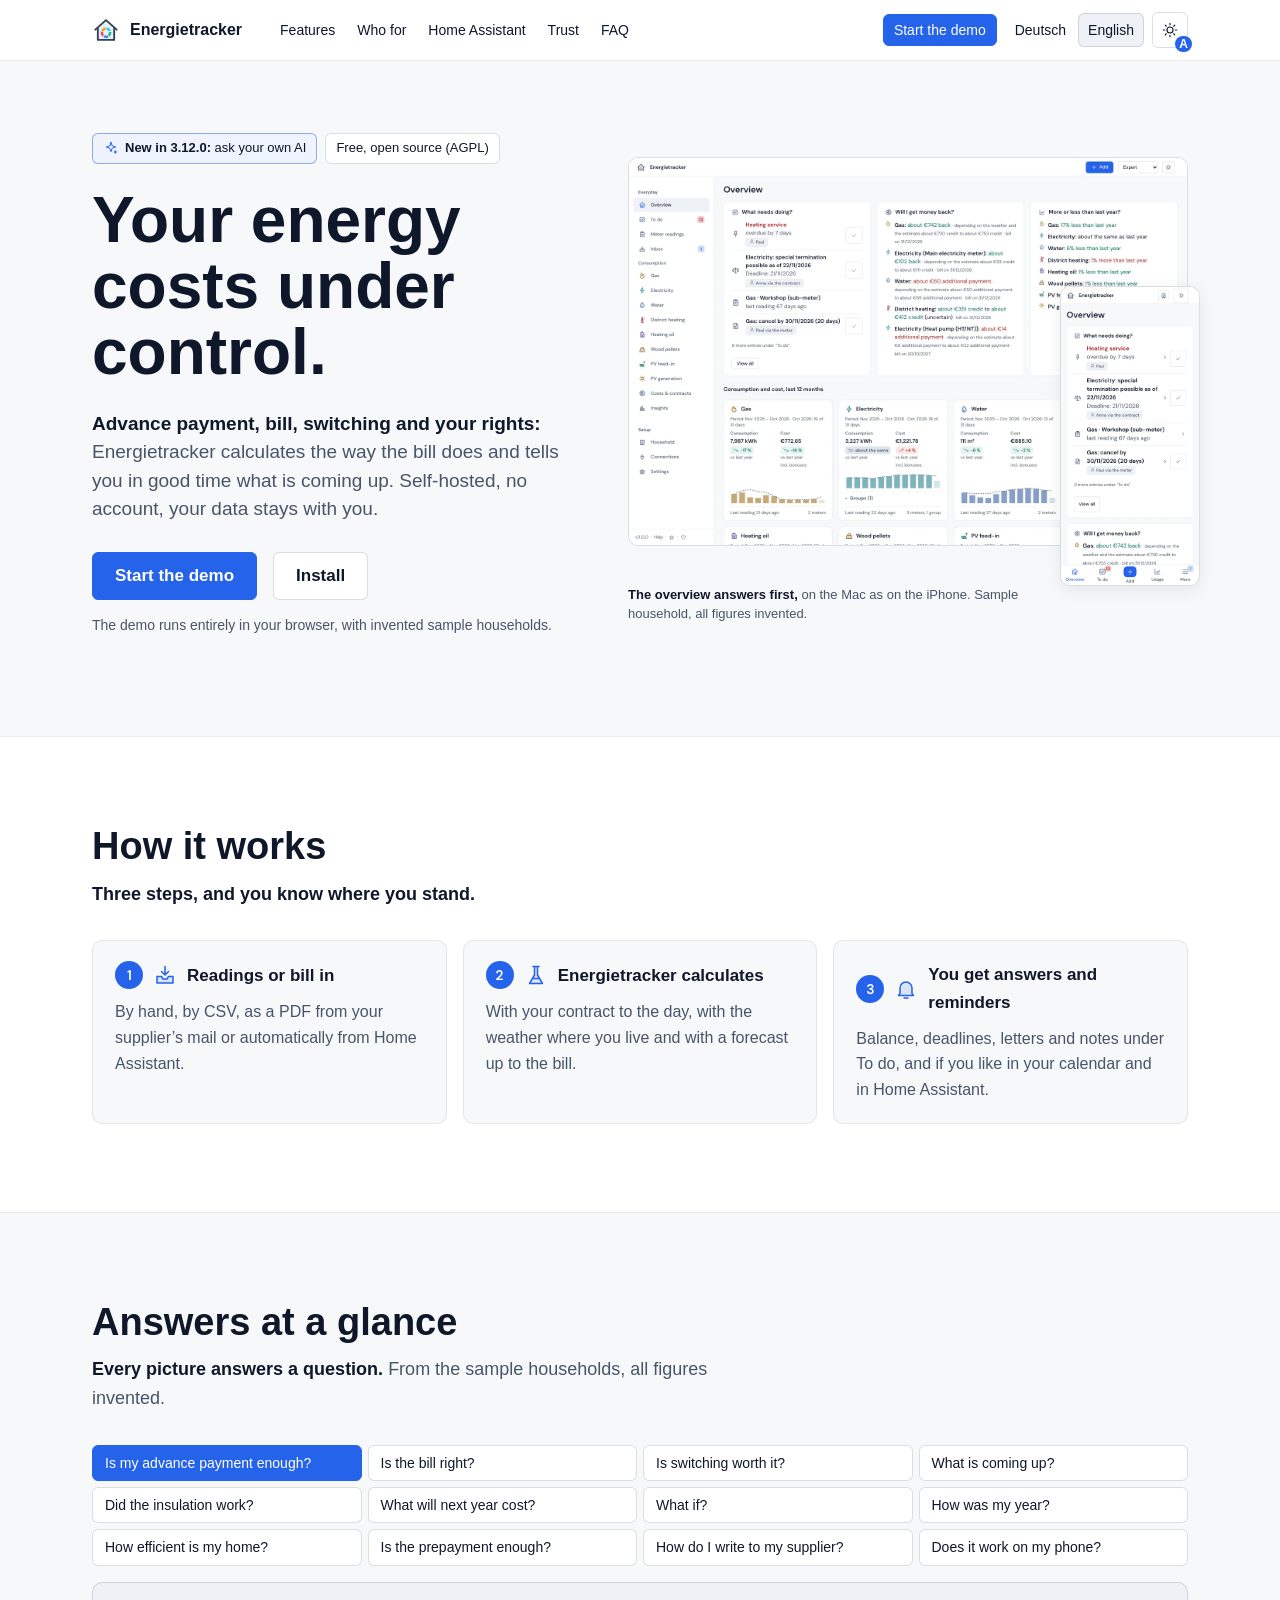
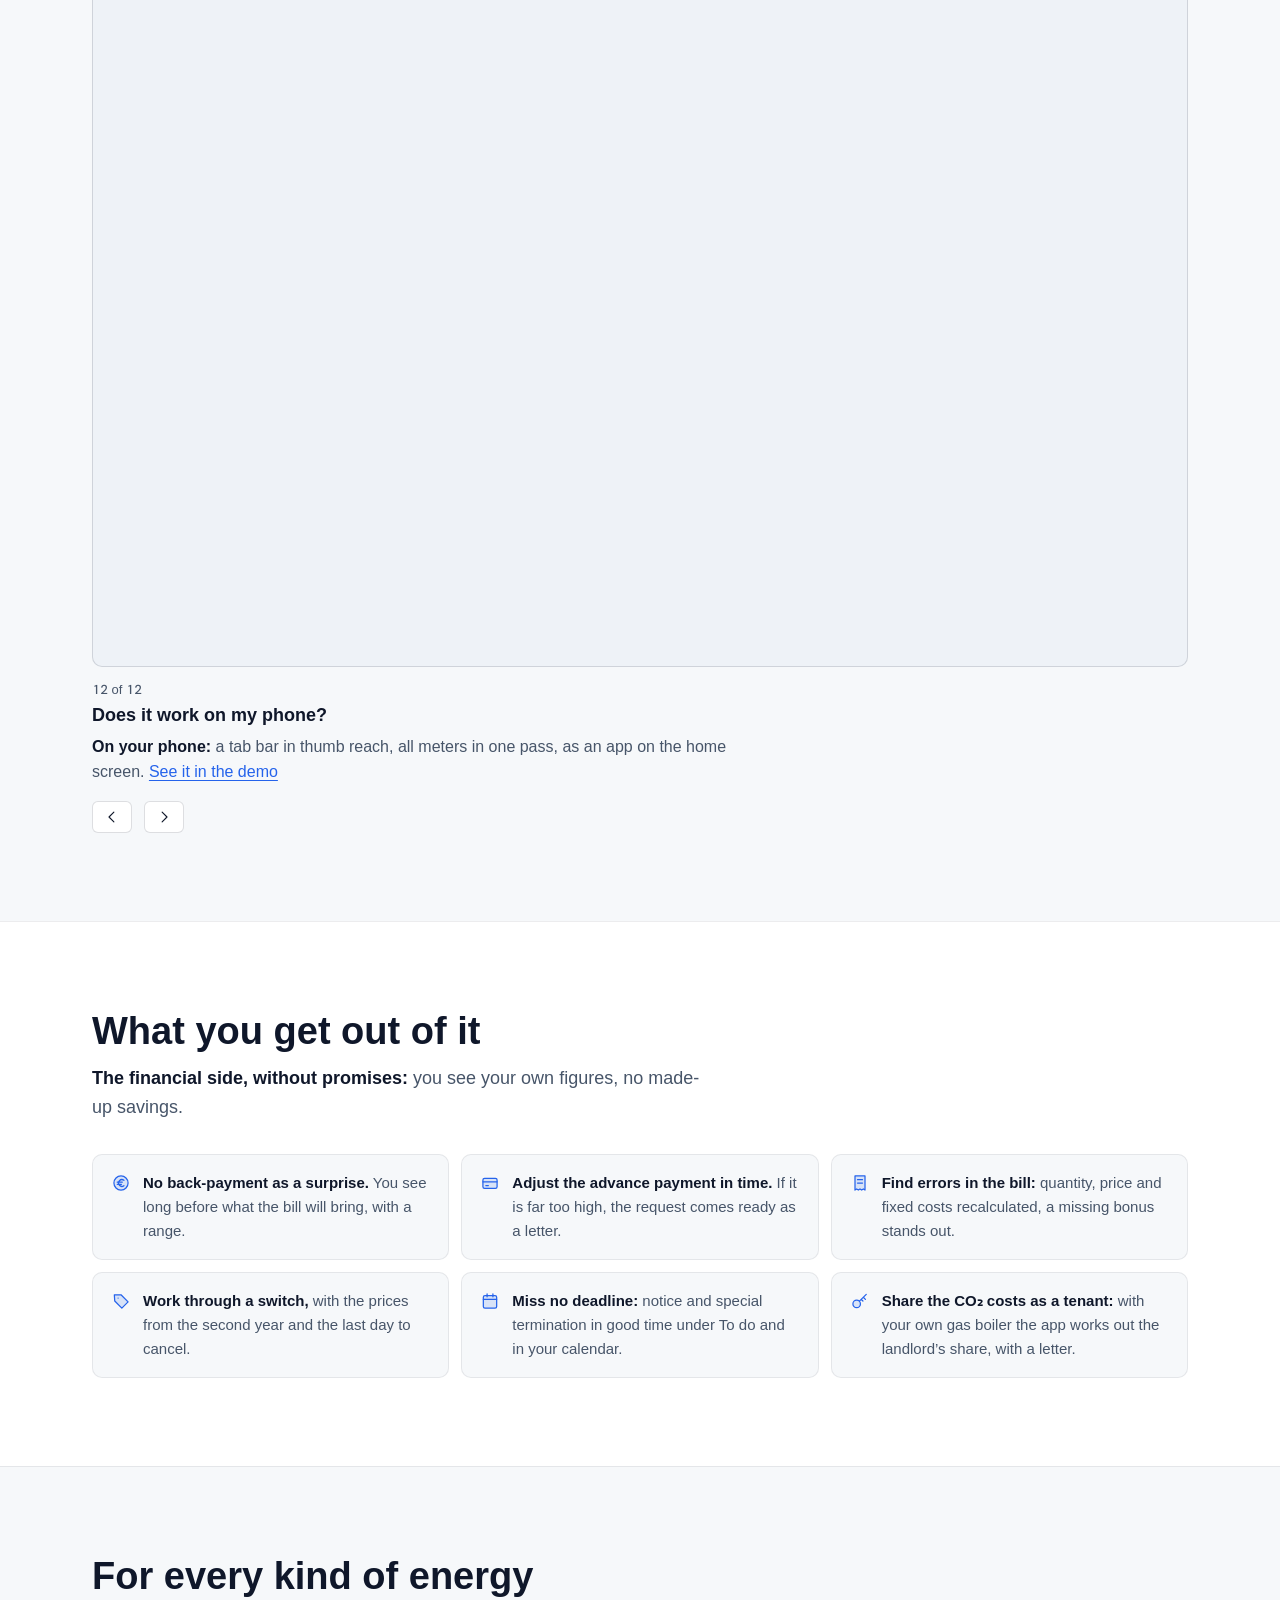
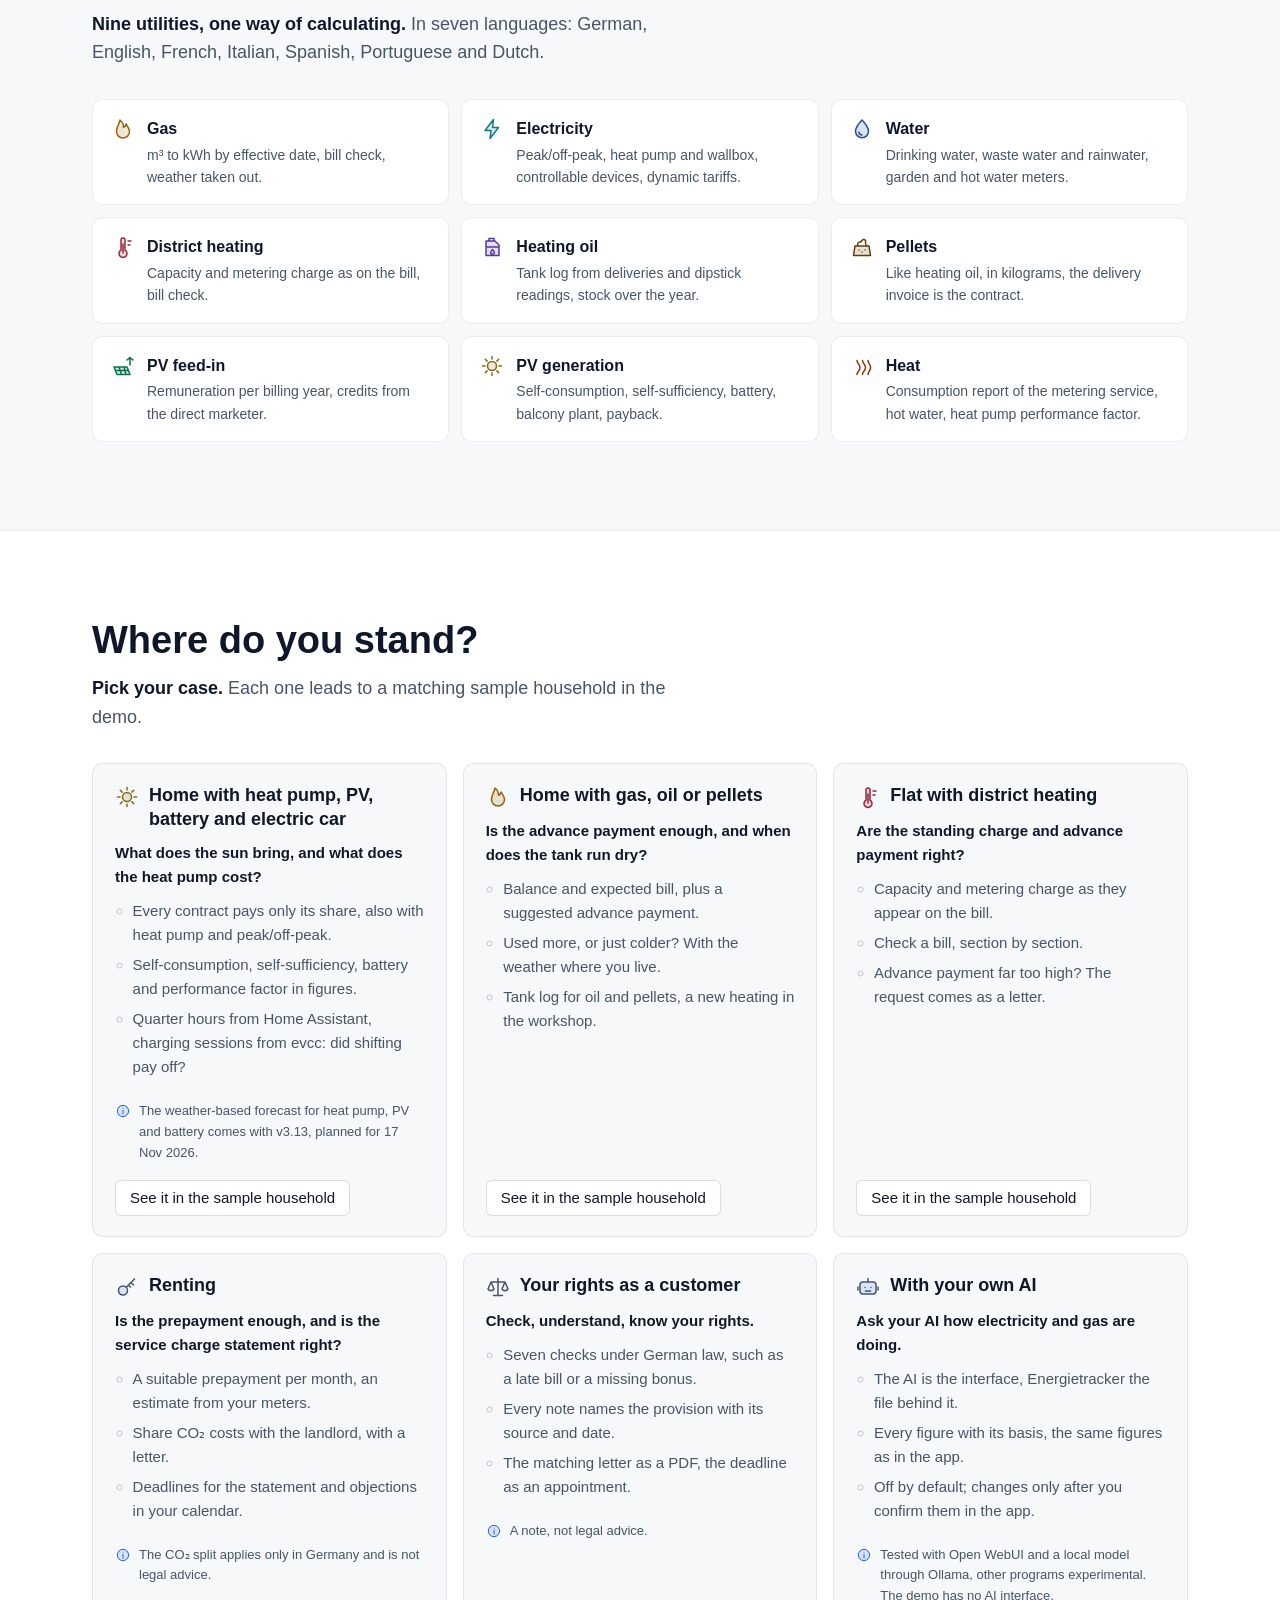
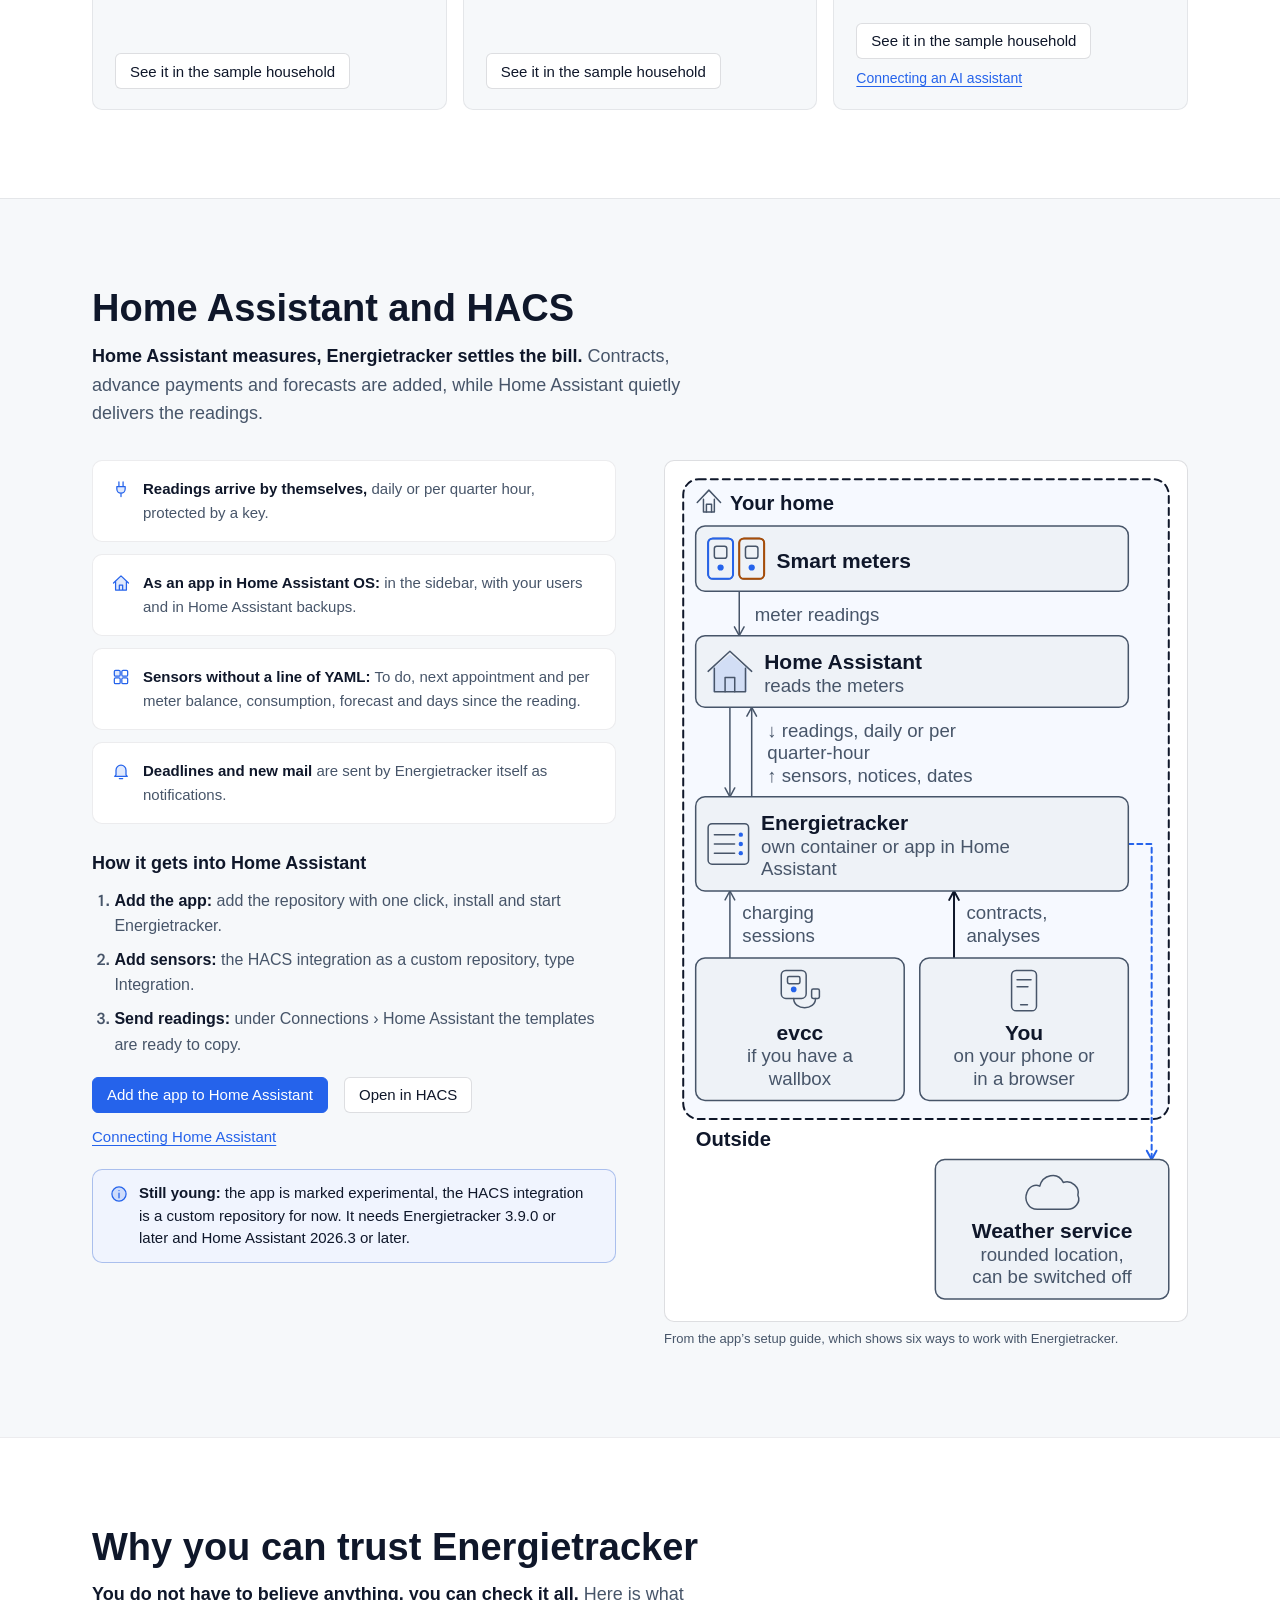
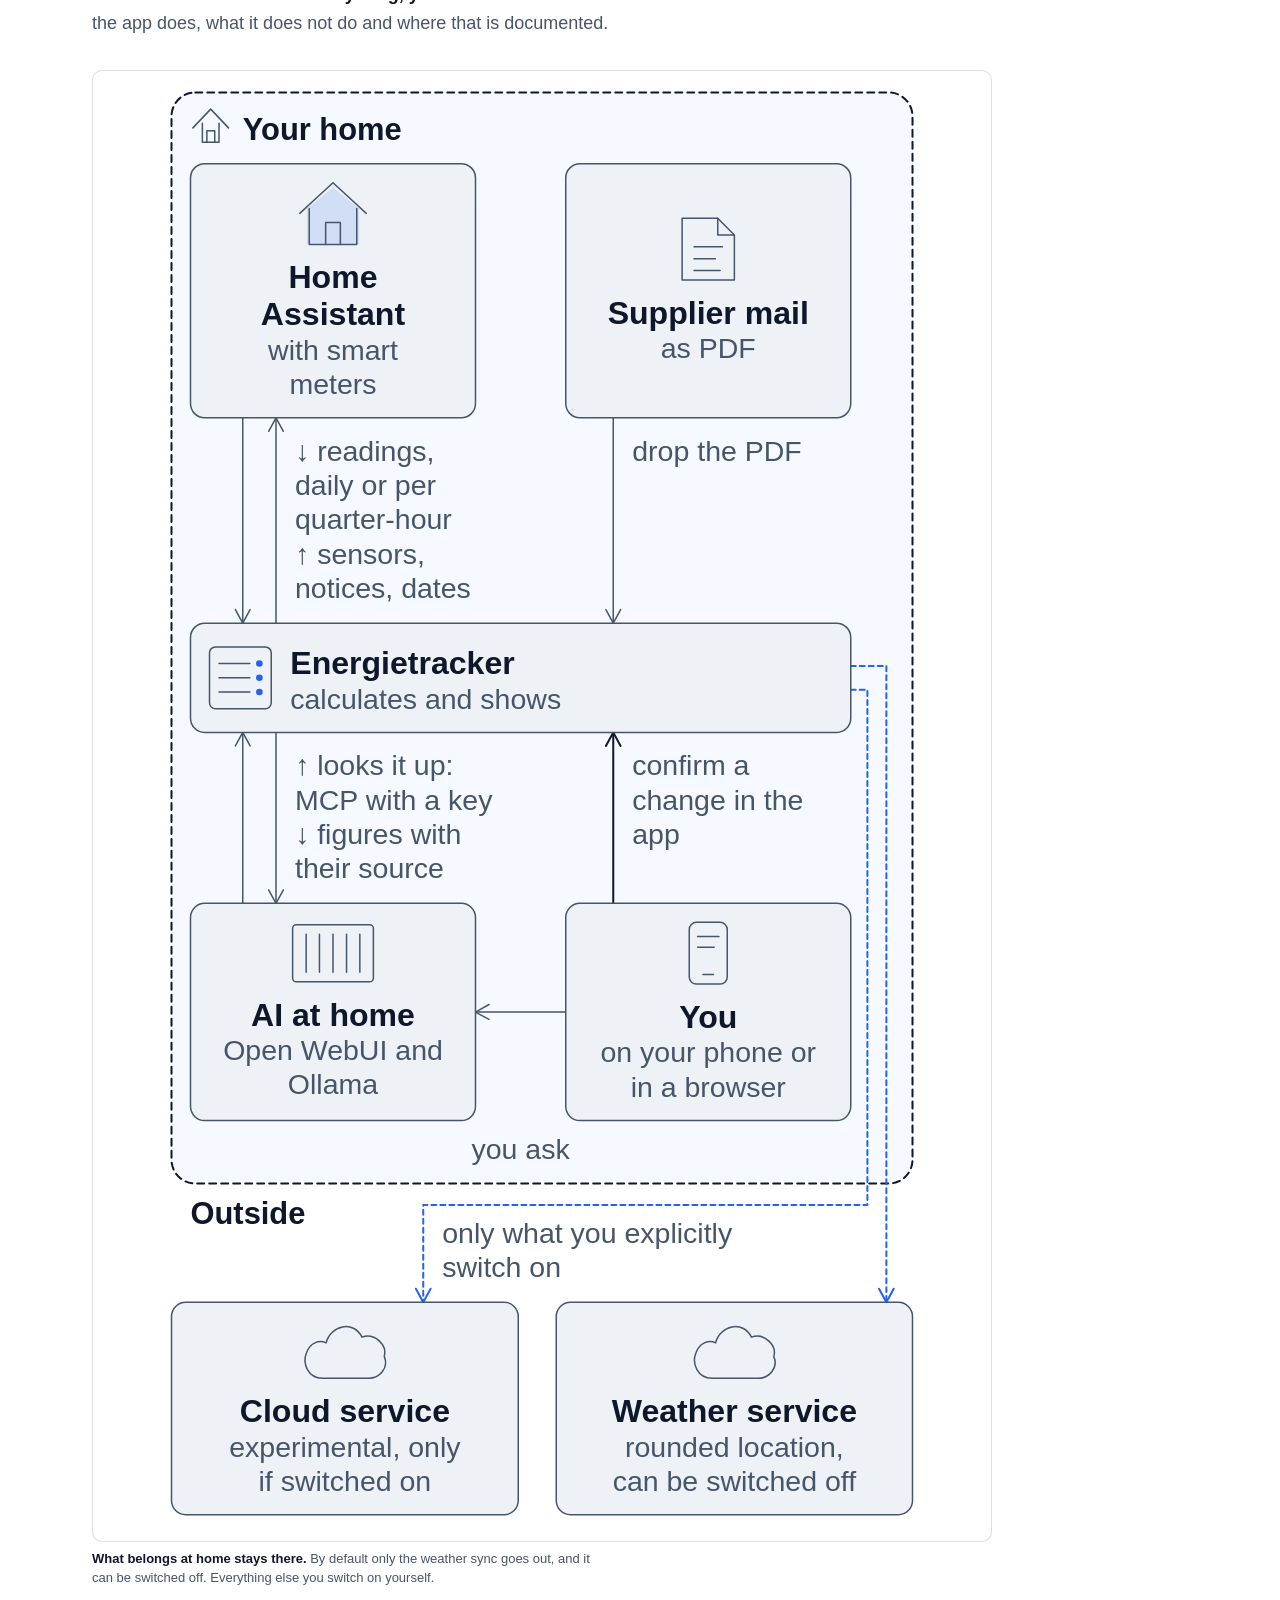
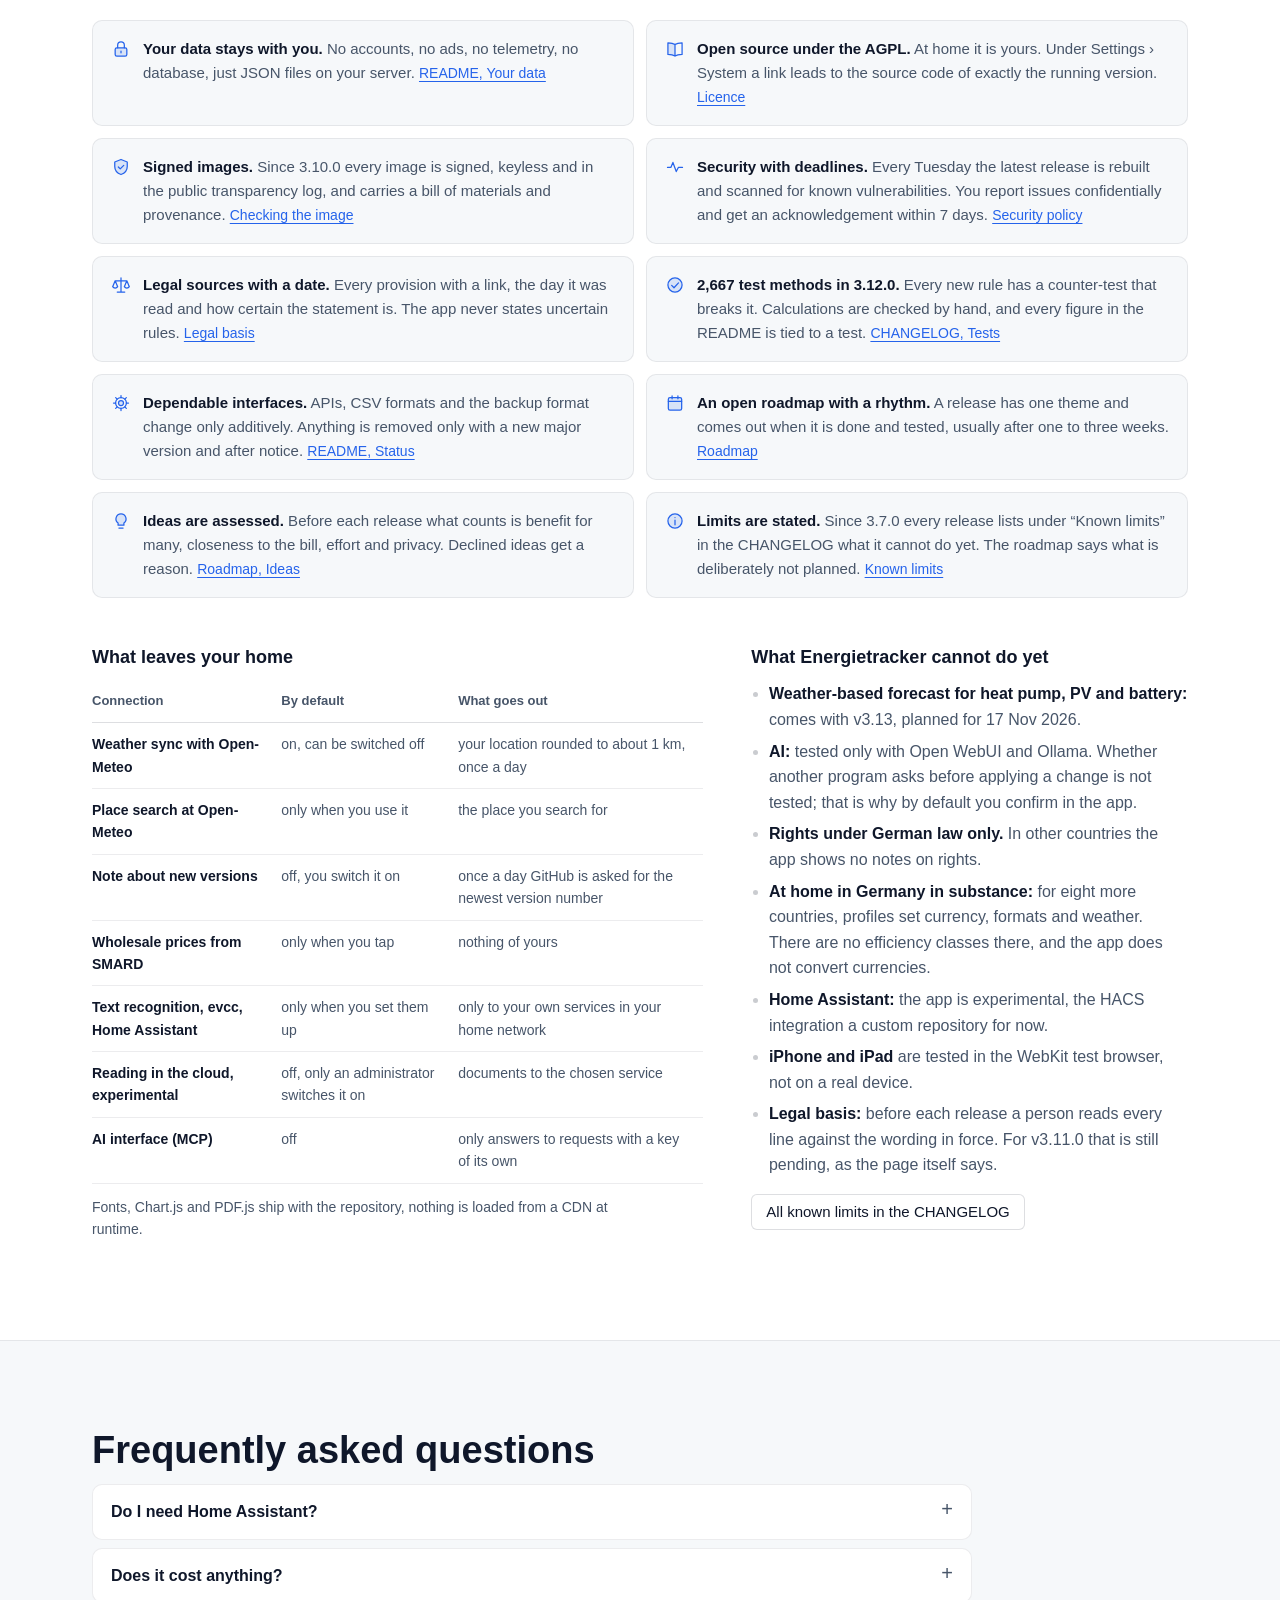
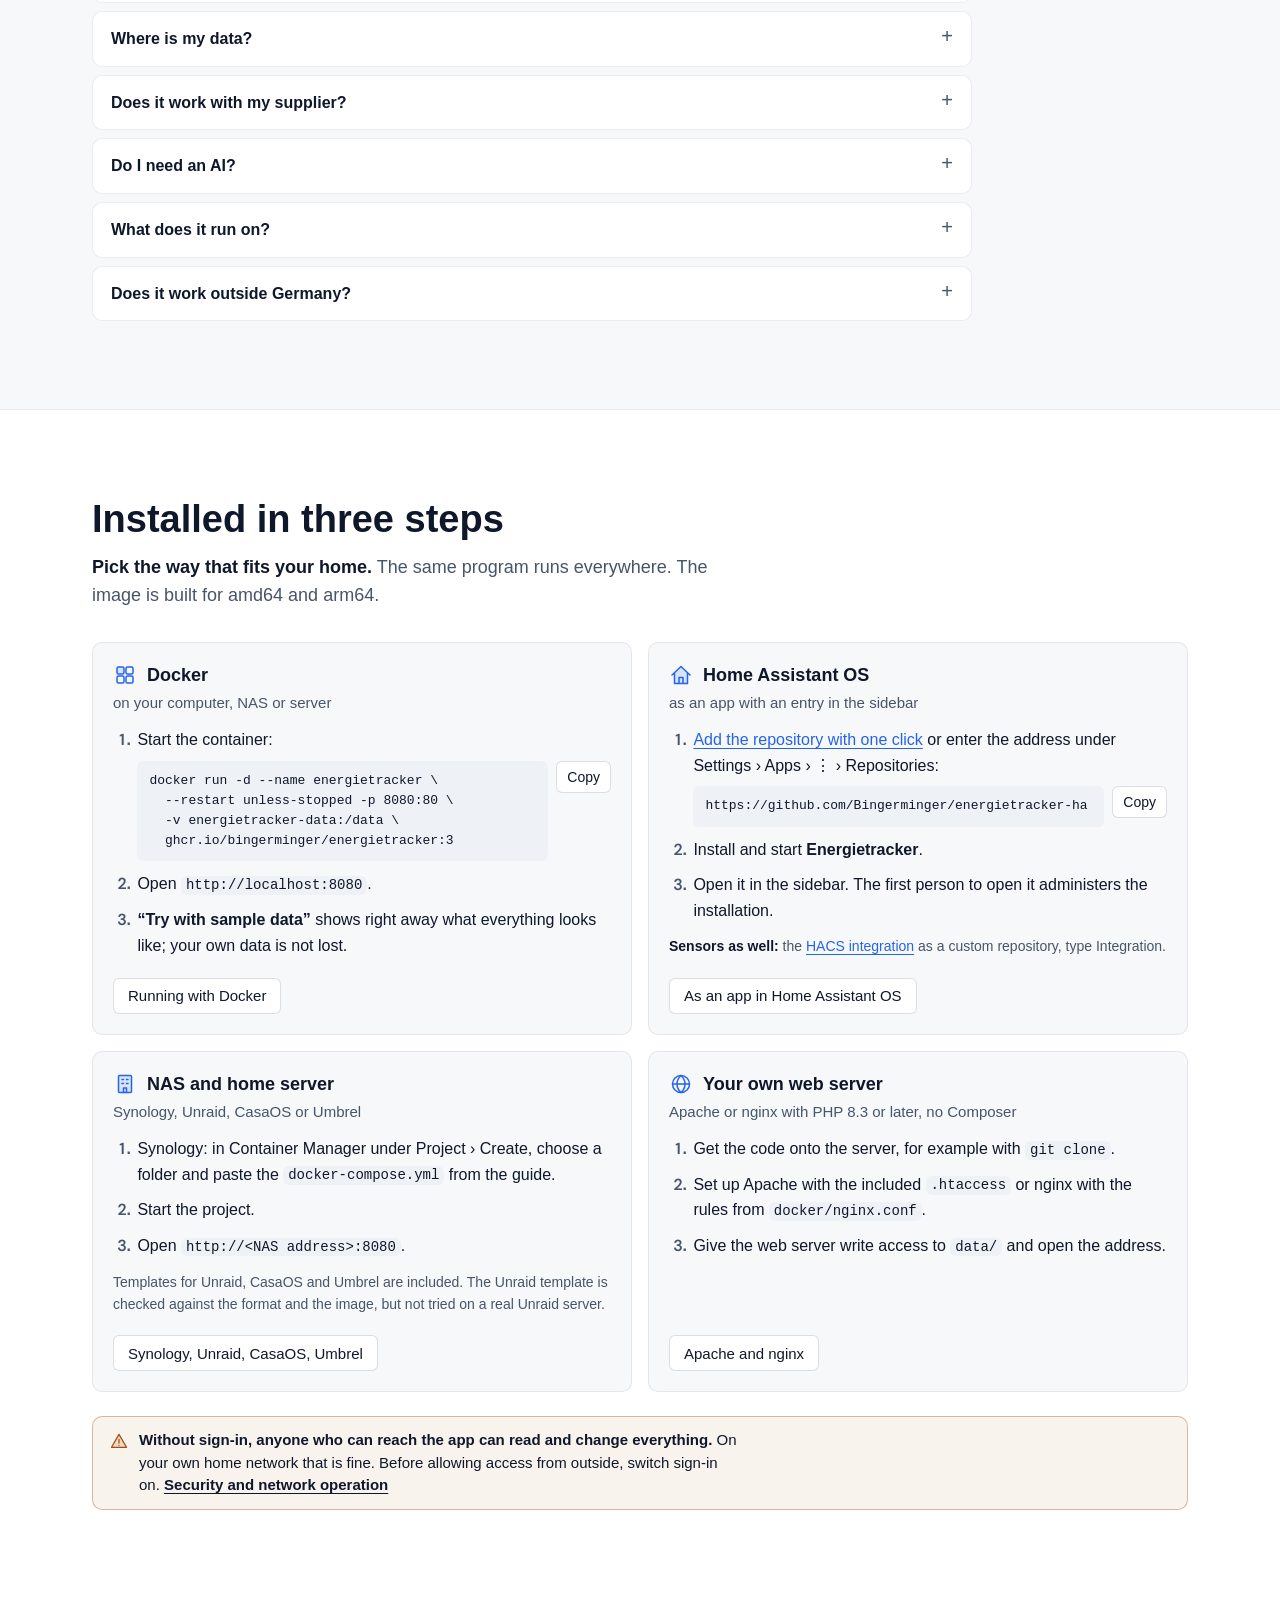
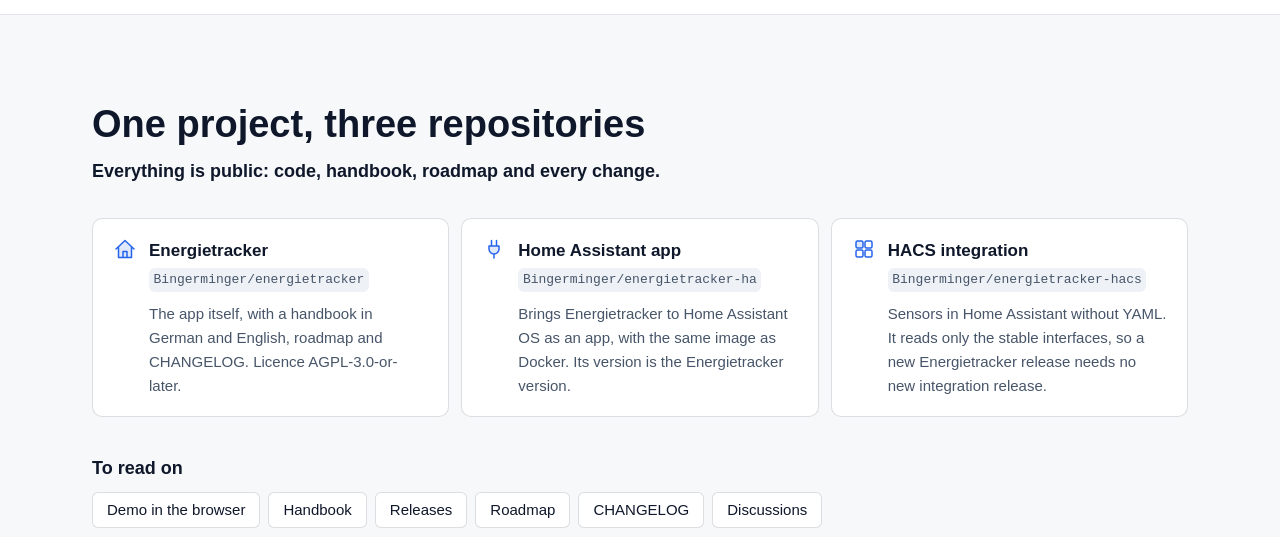
==== en/index.html @ 068a906c "Projektseite überarbeitet: Wertversprechen, Bilder-Slider, Home Assistant, Fragen Oben ein Wertversp" ====
<!doctype html>
<html lang="en">
<head>
<meta charset="utf-8">
<meta name="viewport" content="width=device-width, initial-scale=1, viewport-fit=cover">
<title>Energietracker: your energy costs under control, self-hosted</title>
<meta name="description" content="Advance payment, bill, switching and your rights for electricity, gas, water, heat and PV. Calculates the way the bill does and reminds you of deadlines. Free, open source, your data stays with you.">
<meta name="color-scheme" content="light dark">
<meta name="theme-color" content="#ffffff" media="(prefers-color-scheme: light)">
<meta name="theme-color" content="#111827" media="(prefers-color-scheme: dark)">
<script>(function(){try{var m=localStorage.getItem('projektseite.thema');if(m==='light'||m==='dark'){document.documentElement.setAttribute('data-theme',m);}}catch(e){}})();</script>
<link rel="canonical" href="https://bingerminger.github.io/en/">
<link rel="alternate" hreflang="de" href="https://bingerminger.github.io/">
<link rel="alternate" hreflang="en" href="https://bingerminger.github.io/en/">
<link rel="alternate" hreflang="x-default" href="https://bingerminger.github.io/">
<meta property="og:type" content="website">
<meta property="og:site_name" content="Energietracker">
<meta property="og:title" content="Energietracker: your energy costs under control, self-hosted">
<meta property="og:description" content="Advance payment, bill, switching and your rights for electricity, gas, water, heat and PV. Calculates the way the bill does and reminds you of deadlines. Free, open source, your data stays with you.">
<meta property="og:url" content="https://bingerminger.github.io/en/">
<meta property="og:image" content="https://bingerminger.github.io/assets/img/vorschau.en.png">
<meta property="og:image:width" content="1280">
<meta property="og:image:height" content="640">
<meta property="og:image:alt" content="Energietracker: your energy costs under control, self-hosted">
<meta property="og:locale" content="en_GB">
<meta name="twitter:card" content="summary_large_image">
<link rel="icon" href="/favicon.ico" sizes="any">
<link rel="icon" href="/assets/img/logo.svg" type="image/svg+xml">
<link rel="apple-touch-icon" href="/assets/img/apple-touch-icon.png">
<link rel="preload" href="/assets/fonts/dm-sans.woff2" as="font" type="font/woff2" crossorigin>
<link rel="stylesheet" href="/assets/stil.css">
<script src="/assets/seite.js" defer></script>
<script type="application/ld+json">{"@context":"https://schema.org","@type":"SoftwareApplication","name":"Energietracker","url":"https://bingerminger.github.io/en/","description":"Advance payment, bill, switching and your rights for electricity, gas, water, heat and PV. Calculates the way the bill does and reminds you of deadlines. Free, open source, your data stays with you.","applicationCategory":"UtilitiesApplication","operatingSystem":"Docker (amd64, arm64), Home Assistant OS, PHP 8.3","softwareVersion":"3.12.0","license":"https://www.gnu.org/licenses/agpl-3.0.html","isAccessibleForFree":true,"offers":{"@type":"Offer","price":"0","priceCurrency":"EUR"},"inLanguage":["de","en","fr","it","es","pt","nl"],"downloadUrl":"https://github.com/Bingerminger/energietracker/releases","softwareHelp":{"@type":"CreativeWork","url":"https://github.com/Bingerminger/energietracker/blob/main/docs/en/README.md"},"image":"https://bingerminger.github.io/assets/img/vorschau.en.png","author":{"@type":"Person","name":"Bingerminger","url":"https://github.com/Bingerminger"},"sameAs":["https://github.com/Bingerminger/energietracker","https://bingerminger.github.io/energietracker/"]}</script>
</head>
<body class="seite--start">
<svg class="sprite" aria-hidden="true" focusable="false"><defs><symbol id="i-abschlag" viewBox="0 0 24 24"><rect class="f" x="3.5" y="6.5" width="17" height="12" rx="2"/><rect x="3.5" y="6.5" width="17" height="12" rx="2"/><path d="M3.5 10.5h17M7 15h3"/></symbol><symbol id="i-achtung" viewBox="0 0 24 24"><path class="f" d="M12 4 21 19.5H3z"/><path d="M12 4 21 19.5H3zM12 10v4.5M12 17.2h.01"/></symbol><symbol id="i-art-fernwaerme" viewBox="0 0 24 24"><path class="f" d="M10 15V5a2 2 0 0 1 4 0v10a4 4 0 1 1-4 0z"/><path d="M10 15V5a2 2 0 0 1 4 0v10a4 4 0 1 1-4 0z"/><path d="M12 9v9M17 6h3M17 10h2"/></symbol><symbol id="i-art-gas" viewBox="0 0 24 24"><path class="f" d="M12 21a6.5 6.5 0 0 0 6.5-6.5c0-3.2-2.2-5-3.3-7.5-.5 1.7-1.4 2.7-2.7 3.3C12.7 7.5 11.5 5 9 3c.2 2.8-3.5 5.6-3.5 11.5A6.5 6.5 0 0 0 12 21z"/><path d="M12 21a6.5 6.5 0 0 0 6.5-6.5c0-3.2-2.2-5-3.3-7.5-.5 1.7-1.4 2.7-2.7 3.3C12.7 7.5 11.5 5 9 3c.2 2.8-3.5 5.6-3.5 11.5A6.5 6.5 0 0 0 12 21z"/></symbol><symbol id="i-art-heizoel" viewBox="0 0 24 24"><path class="f" d="M6 6h9l4 4v10.5H6z"/><path d="M6 6h9l4 4v10.5H6zM9 3.5h5V6H9zM6 12h13"/><path d="M12.5 14.5s1.8 1.8 1.8 3a1.8 1.8 0 0 1-3.6 0c0-1.2 1.8-3 1.8-3z"/></symbol><symbol id="i-art-pellets" viewBox="0 0 24 24"><path class="f" d="M5 11h14l1.5 9.5h-17z"/><path d="M5 11h14l1.5 9.5h-17zM8 11c-1-2 0-4 2-4s1.5-2.5 3.5-2.5S16 6 15.5 7.5 17 9.5 16 11"/><path d="M9 15h.01M12 17h.01M15 15h.01"/></symbol><symbol id="i-art-pv_einspeisung" viewBox="0 0 24 24"><path class="f" d="M3 13h13l3 7.5H6z"/><path d="M3 13h13l3 7.5H6zM8 13l2.5 7.5M13 13l2 7.5M5 16.5h12.5"/><path d="M19 11V3.5M16 6l3-2.5L22 6"/></symbol><symbol id="i-art-pv_erzeugung" viewBox="0 0 24 24"><circle class="f" cx="12" cy="12" r="4.5"/><circle cx="12" cy="12" r="4.5"/><path d="M12 2.5V5M12 19v2.5M2.5 12H5M19 12h2.5M5.3 5.3l1.8 1.8M16.9 16.9l1.8 1.8M5.3 18.7l1.8-1.8M16.9 7.1l1.8-1.8"/></symbol><symbol id="i-art-strom" viewBox="0 0 24 24"><path class="f" d="M13.5 2.5 5 13.5h6l-1 8 8.5-11h-6z"/><path d="M13.5 2.5 5 13.5h6l-1 8 8.5-11h-6z"/></symbol><symbol id="i-art-waerme" viewBox="0 0 24 24"><path d="M7 20.5c0-3 3-3.5 3-7s-3-4-3-7M12.5 20.5c0-3 3-3.5 3-7s-3-4-3-7M18 20.5c0-3 2.5-3.5 2.5-7s-2.5-4-2.5-7"/></symbol><symbol id="i-art-wasser" viewBox="0 0 24 24"><path class="f" d="M12 3s6.5 6.8 6.5 11.3a6.5 6.5 0 0 1-13 0C5.5 9.8 12 3 12 3z"/><path d="M12 3s6.5 6.8 6.5 11.3a6.5 6.5 0 0 1-13 0C5.5 9.8 12 3 12 3z"/><path d="M9 15a3 3 0 0 0 3 3"/></symbol><symbol id="i-bausteine" viewBox="0 0 24 24"><rect class="f" x="4" y="4" width="7" height="7" rx="1.5"/><rect x="4" y="4" width="7" height="7" rx="1.5"/><rect x="13" y="4" width="7" height="7" rx="1.5"/><rect x="4" y="13" width="7" height="7" rx="1.5"/><rect x="13" y="13" width="7" height="7" rx="1.5"/></symbol><symbol id="i-beleg" viewBox="0 0 24 24"><path class="f" d="M6 3.5h12v17l-2-1.3-2 1.3-2-1.3-2 1.3-2-1.3-2 1.3z"/><path d="M6 3.5h12v17l-2-1.3-2 1.3-2-1.3-2 1.3-2-1.3-2 1.3zM9 8h6M9 12h6"/></symbol><symbol id="i-block" viewBox="0 0 24 24"><rect class="f" x="5.5" y="3.5" width="13" height="17" rx="1"/><rect x="5.5" y="3.5" width="13" height="17" rx="1"/><path d="M9 7.5h1.5M13.5 7.5H15M9 11.5h1.5M13.5 11.5H15M10.5 20.5v-4.5h3v4.5"/></symbol><symbol id="i-buch" viewBox="0 0 24 24"><path class="f" d="M12 6.5C10 5 7 4.5 3.5 4.5v14c3.5 0 6.5.5 8.5 2z"/><path d="M12 6.5C10 5 7 4.5 3.5 4.5v14c3.5 0 6.5.5 8.5 2 2-1.5 5-2 8.5-2v-14C17 4.5 14 5 12 6.5zM12 6.5v14"/></symbol><symbol id="i-eingang" viewBox="0 0 24 24"><path class="f" d="M4 13.5h4.5l1.5 2.5h4l1.5-2.5H20v6.5H4z"/><path d="M4 13.5h4.5l1.5 2.5h4l1.5-2.5H20M4 13.5V20h16v-6.5M12 3.5v8.5M8.5 8.5 12 12l3.5-3.5"/></symbol><symbol id="i-erfolg" viewBox="0 0 24 24"><circle class="f" cx="12" cy="12" r="8.5"/><circle cx="12" cy="12" r="8.5"/><path d="M8 12.5l2.8 2.8L16.2 9.5"/></symbol><symbol id="i-etikett" viewBox="0 0 24 24"><path class="f" d="M4 4.5h8l8.5 8.5-7.5 7.5L4.5 12z"/><path d="M4 4.5h8l8.5 8.5-7.5 7.5L4.5 12zM8.5 8.5h.01"/></symbol><symbol id="i-geld" viewBox="0 0 24 24"><circle class="f" cx="12" cy="12" r="8.5"/><circle cx="12" cy="12" r="8.5"/><path d="M15.5 8.8a4 4 0 1 0 0 6.4M7.5 11h6M7.5 13.5h5"/></symbol><symbol id="i-globus" viewBox="0 0 24 24"><circle cx="12" cy="12" r="8.5"/><path d="M3.5 12h17M12 3.5c2.8 2.5 4 5.5 4 8.5s-1.2 6-4 8.5c-2.8-2.5-4-5.5-4-8.5s1.2-6 4-8.5z"/></symbol><symbol id="i-glocke" viewBox="0 0 24 24"><path class="f" d="M6 16.5V11a6 6 0 0 1 12 0v5.5l1.5 2h-15z"/><path d="M6 16.5V11a6 6 0 0 1 12 0v5.5l1.5 2h-15zM10 21h4"/></symbol><symbol id="i-herz" viewBox="0 0 24 24"><path class="f" d="M12 8.2A4.1 4.1 0 0 0 4 9.6c0 4.8 5 8 8 10 3-2 8-5.2 8-10a4.1 4.1 0 0 0-8-1.4z"/><path d="M12 8.2A4.1 4.1 0 0 0 4 9.6c0 4.8 5 8 8 10 3-2 8-5.2 8-10a4.1 4.1 0 0 0-8-1.4z"/></symbol><symbol id="i-home" viewBox="0 0 24 24"><path class="f" d="M5 10.5 12 4l7 6.5V20.5H5z"/><path d="M3 12l9-8.5 9 8.5M5.5 10.2V20.5h13V10.2M10 20.5v-6h4v6"/></symbol><symbol id="i-idee" viewBox="0 0 24 24"><path class="f" d="M12 3.5a6 6 0 0 0-3.5 10.9V17h7v-2.6A6 6 0 0 0 12 3.5z"/><path d="M12 3.5a6 6 0 0 0-3.5 10.9V17h7v-2.6A6 6 0 0 0 12 3.5zM9.5 20.5h5"/></symbol><symbol id="i-info" viewBox="0 0 24 24"><circle class="f" cx="12" cy="12" r="8.5"/><circle cx="12" cy="12" r="8.5"/><path d="M12 11v5.5M12 7.8h.01"/></symbol><symbol id="i-kalender" viewBox="0 0 24 24"><rect class="f" x="4" y="5.5" width="16" height="15" rx="2"/><rect x="4" y="5.5" width="16" height="15" rx="2"/><path d="M4 10h16M8.5 3.5V7M15.5 3.5V7"/></symbol><symbol id="i-ki" viewBox="0 0 24 24"><rect class="f" x="4" y="7" width="16" height="12" rx="3"/><rect x="4" y="7" width="16" height="12" rx="3"/><path d="M12 7V3.5M9 12.5h.01M15 12.5h.01M9.5 16h5M2 12v3M22 12v3"/></symbol><symbol id="i-kolben" viewBox="0 0 24 24"><path class="f" d="M6.5 20.5h11L13.5 12V4h-3v8z"/><path d="M9 3.5h6M10.5 3.5V12L5.5 20.5h13L13.5 12V3.5M8.5 15.5h7"/></symbol><symbol id="i-links" viewBox="0 0 24 24"><path d="M14.5 5.5 8 12l6.5 6.5"/></symbol><symbol id="i-mond" viewBox="0 0 24 24"><path class="f" d="M19.5 14.5A8 8 0 0 1 9.5 4.5a8 8 0 1 0 10 10z"/><path d="M19.5 14.5A8 8 0 0 1 9.5 4.5a8 8 0 1 0 10 10z"/></symbol><symbol id="i-neu" viewBox="0 0 24 24"><path d="M12 3.5l1.8 5.2 5.2 1.8-5.2 1.8L12 17.5l-1.8-5.2L5 10.5l5.2-1.8zM18.5 16v4M16.5 18h4"/></symbol><symbol id="i-puls" viewBox="0 0 24 24"><path d="M3 12.5h4l2.5-6 4 11 2.5-5h5"/></symbol><symbol id="i-rechts" viewBox="0 0 24 24"><path d="M9.5 5.5 16 12l-6.5 6.5"/></symbol><symbol id="i-schild" viewBox="0 0 24 24"><path class="f" d="M12 3l7.5 3v5.5c0 4.5-3 8-7.5 9.5-4.5-1.5-7.5-5-7.5-9.5V6z"/><path d="M12 3l7.5 3v5.5c0 4.5-3 8-7.5 9.5-4.5-1.5-7.5-5-7.5-9.5V6z"/><path d="M8.8 12l2.3 2.3 4.2-4.3"/></symbol><symbol id="i-schloss" viewBox="0 0 24 24"><rect class="f" x="5" y="10.5" width="14" height="10" rx="2"/><rect x="5" y="10.5" width="14" height="10" rx="2"/><path d="M8 10.5V7.5a4 4 0 0 1 8 0v3M12 14.5v2"/></symbol><symbol id="i-schluessel" viewBox="0 0 24 24"><circle class="f" cx="8" cy="15.5" r="4.5"/><circle cx="8" cy="15.5" r="4.5"/><path d="M11.3 12.2 19.5 4M16 7.5l2.5 2.5M13.5 10l2 2"/></symbol><symbol id="i-sonne" viewBox="0 0 24 24"><circle cx="12" cy="12" r="4"/><path d="M12 3v2M12 19v2M3 12h2M19 12h2M5.6 5.6 7 7M17 17l1.4 1.4M5.6 18.4 7 17M17 7l1.4-1.4"/></symbol><symbol id="i-stecker" viewBox="0 0 24 24"><path class="f" d="M7 9h10v3a5 5 0 0 1-10 0z"/><path d="M7 9h10v3a5 5 0 0 1-10 0zM9.5 9V3.5M14.5 9V3.5M12 17v4"/></symbol><symbol id="i-stern" viewBox="0 0 24 24"><path class="f" d="M12 4.3l2.2 5.5 5.9.4-4.6 3.7 1.5 5.8-5-3.2-5 3.2 1.5-5.8-4.6-3.7 5.9-.4z"/><path d="M12 4.3l2.2 5.5 5.9.4-4.6 3.7 1.5 5.8-5-3.2-5 3.2 1.5-5.8-4.6-3.7 5.9-.4z"/></symbol><symbol id="i-waage" viewBox="0 0 24 24"><path d="M12 3.5v17M7.5 20.5h9M5 7h14M5 7l-3 7a3.5 3.5 0 0 0 6 0zM19 7l-3 7a3.5 3.5 0 0 0 6 0z"/></symbol><symbol id="i-zahnrad" viewBox="0 0 24 24"><circle class="f" cx="12" cy="12" r="3"/><circle cx="12" cy="12" r="3"/><path d="M12 3v2.5M12 18.5V21M3 12h2.5M18.5 12H21M5.6 5.6l1.8 1.8M16.6 16.6l1.8 1.8M5.6 18.4l1.8-1.8M16.6 7.4l1.8-1.8"/><circle cx="12" cy="12" r="6.5"/></symbol></defs></svg>
<a class="sprung" href="#inhalt">Skip to content</a>
<div class="sprachhinweis" id="sprachhinweis" hidden lang="de"><div class="wrap"><div class="infobox infobox--info"><svg class="ico ico--20" aria-hidden="true" focusable="false"><use href="#i-globus"/></svg><p class="infobox__text">Diese Seite gibt es auch auf Deutsch. <a href="/" data-sprache="de">Auf Deutsch lesen</a></p><button type="button" class="knopf knopf--klein" data-zu>Schließen</button></div></div></div>
<header class="kopf"><div class="wrap kopf__innen">
<a class="marke" href="/en/"><svg class="logo" viewBox="0 0 24 24" aria-hidden="true" focusable="false"><path class="logo__fl" d="M5 9.7 12 3.5l7 6.2v10.8H5z"/><path class="logo__ln" d="M2.8 11.7 12 3.5l9.2 8.2M5 9.7v10.8h14V9.7"/><circle cx="12" cy="14.3" r="3.55" fill="none" stroke="#22d3ee" stroke-width="2.1" stroke-dasharray="3.511 18.794" transform="rotate(-82.33 12 14.3)"/><circle cx="12" cy="14.3" r="3.55" fill="none" stroke="#10b981" stroke-width="2.1" stroke-dasharray="3.511 18.794" transform="rotate(-10.33 12 14.3)"/><circle cx="12" cy="14.3" r="3.55" fill="none" stroke="#3b82f6" stroke-width="2.1" stroke-dasharray="3.511 18.794" transform="rotate(61.67 12 14.3)"/><circle cx="12" cy="14.3" r="3.55" fill="none" stroke="#f43f5e" stroke-width="2.1" stroke-dasharray="3.511 18.794" transform="rotate(133.67 12 14.3)"/><circle cx="12" cy="14.3" r="3.55" fill="none" stroke="#f59e0b" stroke-width="2.1" stroke-dasharray="3.511 18.794" transform="rotate(205.67 12 14.3)"/></svg><span>Energietracker</span></a>
<nav class="nav" aria-label="Sections"><a href="#funktionen">Features</a><a href="#wege">Who for</a><a href="#home-assistant">Home Assistant</a><a href="#vertrauen">Trust</a><a href="#fragen">FAQ</a></nav>
<div class="kopf__rechts"><a class="knopf knopf--haupt knopf--klein kopf__demo" href="https://bingerminger.github.io/energietracker/?lang=en">Start the demo</a><div class="sprache" role="group" aria-label="Language"><a href="/" hreflang="de" lang="de" data-sprache="de">Deutsch</a><a href="/en/" hreflang="en" lang="en" aria-current="page" data-sprache="en">English</a></div><button type="button" class="thema" id="thema" hidden aria-label="Switch appearance (now: system)" data-label="Switch appearance (now: {mode})" data-system="system" data-light="light" data-dark="dark" data-meldung-system="Automatic: follows the system" data-meldung-light="Light" data-meldung-dark="Dark"><svg class="ico thema__sonne" aria-hidden="true" focusable="false"><use href="#i-sonne"/></svg><svg class="ico thema__mond" aria-hidden="true" focusable="false"><use href="#i-mond"/></svg><span class="thema__a" aria-hidden="true">A</span></button></div>
</div></header>
<main id="inhalt">
<section class="held" aria-labelledby="titel"><div class="wrap held__raster">
<div class="held__text">
<p class="abzeichen-reihe"><a class="abzeichen abzeichen--neu" href="#ki" data-c="neu-312"><svg class="ico ico--16" aria-hidden="true" focusable="false"><use href="#i-neu"/></svg><span><strong>New in 3.12.0:</strong> ask your own AI</span></a><a class="abzeichen" href="https://github.com/Bingerminger/energietracker/blob/main/LICENSE" data-c="agpl-kostenlos">Free, open source (AGPL)</a></p>
<h1 id="titel" data-c="wertversprechen">Your energy costs under control.</h1>
<p class="lead" data-c="wie-abrechnung kuendigung-erinnerung zutun tagline daten-bleiben"><strong>Advance payment, bill, switching and your rights:</strong> Energietracker calculates the way the bill does and tells you in good time what is coming up. Self-hosted, no account, your data stays with you.</p>
<p class="knoepfe" id="held-knoepfe"><a class="knopf knopf--haupt knopf--gross" href="https://bingerminger.github.io/energietracker/?lang=en">Start the demo</a><a class="knopf knopf--gross" href="#installieren">Install</a></p>
<p class="klein" data-c="demo-browser bsp-erfunden">The demo runs entirely in your browser, with invented sample households.</p>
</div>
<figure class="geraete" data-c="uebersicht handy"><div class="geraete__buehne">
<a class="geraete__mac bild__rahmen" href="/assets/img/screens/uebersicht.en.webp"><picture><source media="(prefers-color-scheme: dark)" srcset="/assets/img/screens/uebersicht-dunkel.en.webp" width="1440" height="1000" data-thema="dunkel"><img src="/assets/img/screens/uebersicht.en.webp" width="1440" height="1000" alt="Overview of the sample household: What needs doing? Will I get money back? More or less than last year? Below, one tile per utility with its trend." fetchpriority="high" decoding="async"></picture><span class="unsichtbar"> Open the picture at full size</span></a>
<a class="geraete__handy bild__rahmen" href="/assets/img/screens/iphone.en.webp"><picture><source media="(prefers-color-scheme: dark)" srcset="/assets/img/screens/iphone-dunkel.en.webp" width="780" height="1688" data-thema="dunkel"><img src="/assets/img/screens/iphone.en.webp" width="780" height="1688" alt="The same overview on the iPhone, at the bottom the bar with Overview, To do, Capture, Consumption and More." decoding="async"></picture><span class="unsichtbar"> Open the picture at full size</span></a></div>
<figcaption data-c="uebersicht handy bsp-erfunden"><strong>The overview answers first,</strong> on the Mac as on the iPhone. Sample household, all figures invented.</figcaption></figure>
</div></section>
<section class="abschnitt abschnitt--flach" id="so" aria-labelledby="so-t"><div class="wrap">
<h2 id="so-t">How it works</h2><p class="abschnitt__lead"><strong>Three steps, and you know where you stand.</strong></p>
<ol class="schritte"><li data-c="eingabe-wege"><span class="schritte__kopf"><svg class="ico ico--24" aria-hidden="true" focusable="false"><use href="#i-eingang"/></svg><b>Readings or bill in</b></span><span>By hand, by CSV, as a PDF from your supplier’s mail or automatically from Home Assistant.</span></li><li data-c="vertrag-tagesgenau wetter prognose"><span class="schritte__kopf"><svg class="ico ico--24" aria-hidden="true" focusable="false"><use href="#i-kolben"/></svg><b>Energietracker calculates</b></span><span>With your contract to the day, with the weather where you live and with a forecast up to the bill.</span></li><li data-c="zutun kalender ha-notify"><span class="schritte__kopf"><svg class="ico ico--24" aria-hidden="true" focusable="false"><use href="#i-glocke"/></svg><b>You get answers and reminders</b></span><span>Balance, deadlines, letters and notes under To do, and if you like in your calendar and in Home Assistant.</span></li></ol>
</div></section>
<section class="abschnitt" id="funktionen" aria-labelledby="funktionen-t"><div class="wrap">
<h2 id="funktionen-t">Answers at a glance</h2><p class="abschnitt__lead" data-c="bsp-erfunden"><strong>Every picture answers a question.</strong> From the sample households, all figures invented.</p>
<div class="slider" data-slider aria-roledescription="carousel" aria-labelledby="funktionen-t">
<div class="slider__reiter" role="tablist" aria-label="Questions"><a role="tab" id="reiter-abschlag" href="#folie-abschlag" aria-controls="folie-abschlag" aria-selected="true">Is my advance payment enough?</a><a role="tab" id="reiter-rechnung" href="#folie-rechnung" aria-controls="folie-rechnung" aria-selected="false">Is the bill right?</a><a role="tab" id="reiter-wechsel" href="#folie-wechsel" aria-controls="folie-wechsel" aria-selected="false">Is switching worth it?</a><a role="tab" id="reiter-zutun" href="#folie-zutun" aria-controls="folie-zutun" aria-selected="false">What is coming up?</a><a role="tab" id="reiter-wirkung" href="#folie-wirkung" aria-controls="folie-wirkung" aria-selected="false">Did the insulation work?</a><a role="tab" id="reiter-prognose" href="#folie-prognose" aria-controls="folie-prognose" aria-selected="false">What will next year cost?</a><a role="tab" id="reiter-werkstatt" href="#folie-werkstatt" aria-controls="folie-werkstatt" aria-selected="false">What if?</a><a role="tab" id="reiter-jahr" href="#folie-jahr" aria-controls="folie-jahr" aria-selected="false">How was my year?</a><a role="tab" id="reiter-kennzahlen" href="#folie-kennzahlen" aria-controls="folie-kennzahlen" aria-selected="false">How efficient is my home?</a><a role="tab" id="reiter-miete" href="#folie-miete" aria-controls="folie-miete" aria-selected="false">Is the prepayment enough?</a><a role="tab" id="reiter-brief" href="#folie-brief" aria-controls="folie-brief" aria-selected="false">How do I write to my supplier?</a><a role="tab" id="reiter-handy" href="#folie-handy" aria-controls="folie-handy" aria-selected="false">Does it work on my phone?</a></div>
<div class="slider__spur" data-spur><figure class="folie" id="folie-abschlag" role="tabpanel" aria-labelledby="reiter-abschlag" aria-roledescription="slide" data-c="saldo"><div class="folie__medium"><a href="/assets/img/screens/gas.en.webp"><picture><img src="/assets/img/screens/gas.en.webp" width="1220" height="762" alt="Gas in the sample household: consumption, cost, advance payments with balance, daily average and CO₂, below the balance on the day of the last reading and the expected credit." loading="lazy" decoding="async"></picture><span class="unsichtbar"> Open the picture at full size</span></a></div><figcaption class="folie__text"><span class="folie__zahl">1 of 12</span><b class="folie__frage">Is my advance payment enough?</b><span data-c="saldo abschlag"><strong>Balance per contract,</strong> measured up to the last reading and expected at the bill, plus a suggested advance payment.</span> <a class="folie__demo" href="https://bingerminger.github.io/energietracker/?persona=showcase&amp;lang=en#/utility/gas" data-c="demo-routen">See it in the demo</a></figcaption></figure><figure class="folie" id="folie-rechnung" role="tabpanel" aria-labelledby="reiter-rechnung" aria-roledescription="slide" data-c="rechnung-pruefen gas-umrechnung"><div class="folie__medium"><a href="/assets/img/screens/rechnung.en.webp"><picture><img src="/assets/img/screens/rechnung.en.webp" width="1220" height="762" alt="Check a bill for gas: per section period, readings, days, m³, condition factor, calorific value, kWh, price, consumption cost and fixed costs." loading="lazy" decoding="async"></picture><span class="unsichtbar"> Open the picture at full size</span></a></div><figcaption class="folie__text"><span class="folie__zahl">2 of 12</span><b class="folie__frage">Is the bill right?</b><span data-c="rechnung-pruefen"><strong>Check a bill</strong> recalculates the supplier’s bill section by section and says “fits” or “check”, with reasons.</span> <a class="folie__demo" href="https://bingerminger.github.io/energietracker/?persona=showcase&amp;lang=en#/bill-check" data-c="demo-routen">See it in the demo</a></figcaption></figure><figure class="folie" id="folie-wechsel" role="tabpanel" aria-labelledby="reiter-wechsel" aria-roledescription="slide" data-c="wechsel"><div class="folie__medium"><a href="/assets/img/screens/wechsel.en.webp"><picture><img src="/assets/img/screens/wechsel.en.webp" width="1220" height="490" alt="Tariff switch: expected annual consumption to copy, switching possible at the contract end and the last day to cancel." loading="lazy" decoding="async"></picture><span class="unsichtbar"> Open the picture at full size</span></a></div><figcaption class="folie__text"><span class="folie__zahl">3 of 12</span><b class="folie__frage">Is switching worth it?</b><span data-c="wechsel"><strong>Tariff switch</strong> gives the expected annual consumption for the comparison site, the switching date and the last day to cancel.</span> <a class="folie__demo" href="https://bingerminger.github.io/energietracker/?persona=showcase&amp;lang=en#/tariffs" data-c="demo-routen">See it in the demo</a></figcaption></figure><figure class="folie" id="folie-zutun" role="tabpanel" aria-labelledby="reiter-zutun" aria-roledescription="slide" data-c="zutun"><div class="folie__medium"><a href="/assets/img/screens/zutun.en.webp"><picture><img src="/assets/img/screens/zutun.en.webp" width="1220" height="762" alt="To do: open items with deadlines, notice dates, expected bills and the people in charge, with filters by kind." loading="lazy" decoding="async"></picture><span class="unsichtbar"> Open the picture at full size</span></a></div><figcaption class="folie__text"><span class="folie__zahl">4 of 12</span><b class="folie__frage">What is coming up?</b><span data-c="zutun kalender"><strong>To do</strong> gathers deadlines, appointments, recommendations, rights and mail in one list, also as a subscription in your own calendar.</span> <a class="folie__demo" href="https://bingerminger.github.io/energietracker/?persona=showcase&amp;lang=en#/todo" data-c="demo-routen">See it in the demo</a></figcaption></figure><figure class="folie" id="folie-wirkung" role="tabpanel" aria-labelledby="reiter-wirkung" aria-roledescription="slide" data-c="zaesur wetter"><div class="folie__medium"><a href="/assets/img/screens/analyse.en.webp"><picture><img src="/assets/img/screens/analyse.en.webp" width="1220" height="762" alt="Analysis: effect of the measure with consumption per degree day before and after, below the curves of consumption against degree days and the year-on-year comparison." loading="lazy" decoding="async"></picture><span class="unsichtbar"> Open the picture at full size</span></a></div><figcaption class="folie__text"><span class="folie__zahl">5 of 12</span><b class="folie__frage">Did the insulation work?</b><span data-c="zaesur wetter"><strong>The analysis</strong> measures the effect of a renovation per degree day and says whether it is statistically supported. Used more, or just colder? Every month stands against its expectation for that weather.</span> <a class="folie__demo" href="https://bingerminger.github.io/energietracker/?persona=showcase&amp;lang=en#/analysis" data-c="demo-routen">See it in the demo</a></figcaption></figure><figure class="folie" id="folie-prognose" role="tabpanel" aria-labelledby="reiter-prognose" aria-roledescription="slide" data-c="prognose"><div class="folie__medium"><a href="/assets/img/screens/prognose.en.webp"><picture><img src="/assets/img/screens/prognose.en.webp" width="792" height="664" alt="Forecast: costs summed over the year and consumption month by month with a band, base case and scenario." loading="lazy" decoding="async"></picture><span class="unsichtbar"> Open the picture at full size</span></a></div><figcaption class="folie__text"><span class="folie__zahl">6 of 12</span><b class="folie__frage">What will next year cost?</b><span data-c="prognose"><strong>The forecast</strong> looks up to 24 months ahead, with an uncertainty band and the prices that apply then.</span> <a class="folie__demo" href="https://bingerminger.github.io/energietracker/?persona=showcase&amp;lang=en#/forecast" data-c="demo-routen">See it in the demo</a></figcaption></figure><figure class="folie" id="folie-werkstatt" role="tabpanel" aria-labelledby="reiter-werkstatt" aria-roledescription="slide" data-c="werkstatt"><div class="folie__medium"><a href="/assets/img/screens/werkstatt.en.webp"><picture><img src="/assets/img/screens/werkstatt.en.webp" width="1220" height="762" alt="Forecast workshop for gas, example cold winter: examples to click, controls for winter, saving and tariff, next to them the result with cost, consumption, advance payment and balance at the bill." loading="lazy" decoding="async"></picture><span class="unsichtbar"> Open the picture at full size</span></a></div><figcaption class="folie__text"><span class="folie__zahl">7 of 12</span><b class="folie__frage">What if?</b><span data-c="werkstatt werkstatt-pv heizungstausch werkstatt-annahmen"><strong>The workshop</strong> runs winter, insulation, room temperature, tariff, PV, battery or a new heating through your own data. Every assumption is shown.</span> <a class="folie__demo" href="https://bingerminger.github.io/energietracker/?persona=showcase&amp;lang=en#/forecast" data-c="demo-routen">See it in the demo</a></figcaption></figure><figure class="folie" id="folie-jahr" role="tabpanel" aria-labelledby="reiter-jahr" aria-roledescription="slide" data-c="jahresbericht"><div class="folie__medium"><a href="/assets/img/screens/jahresbericht.en.webp"><picture><img src="/assets/img/screens/jahresbericht.en.webp" width="890" height="740" alt="Annual report 2025: the essentials with cost, energy consumption and CO₂, below at a glance cost, consumption and bill." loading="lazy" decoding="async"></picture><span class="unsichtbar"> Open the picture at full size</span></a></div><figcaption class="folie__text"><span class="folie__zahl">8 of 12</span><b class="folie__frage">How was my year?</b><span data-c="jahresbericht"><strong>The annual report</strong> sums up the year for readers without a technical background: the essentials first, as a PDF to print or pass on.</span> <a class="folie__demo" href="https://bingerminger.github.io/energietracker/?persona=showcase&amp;lang=en#/report" data-c="demo-routen">See it in the demo</a></figcaption></figure><figure class="folie" id="folie-kennzahlen" role="tabpanel" aria-labelledby="reiter-kennzahlen" aria-roledescription="slide" data-c="kennzahlen"><div class="folie__medium"><a href="/assets/img/screens/kennzahlen.en.webp"><picture><img src="/assets/img/screens/kennzahlen.en.webp" width="1220" height="740" alt="Key figures: efficiency 2025 per utility with class, comparison with traffic light and the stock in the oil tank and pellet store." loading="lazy" decoding="async"></picture><span class="unsichtbar"> Open the picture at full size</span></a></div><figcaption class="folie__text"><span class="folie__zahl">9 of 12</span><b class="folie__frage">How efficient is my home?</b><span data-c="kennzahlen"><strong>Key figures:</strong> efficiency in kWh per m² with a class, the comparison against reference values as a traffic light and the stock in your tanks.</span> <a class="folie__demo" href="https://bingerminger.github.io/energietracker/?persona=showcase&amp;lang=en#/figures" data-c="demo-routen">See it in the demo</a></figcaption></figure><figure class="folie" id="folie-miete" role="tabpanel" aria-labelledby="reiter-miete" aria-roledescription="slide" data-c="miete-vorauszahlung co2"><div class="folie__medium"><a href="/assets/img/screens/miete.en.webp"><picture><img src="/assets/img/screens/miete.en.webp" width="1220" height="780" alt="Tenancy in the renting sample household: expected costs, prepaid, a small credit likely, suitable prepayment per month, below sharing CO₂ costs with stage and landlord’s share." loading="lazy" decoding="async"></picture><span class="unsichtbar"> Open the picture at full size</span></a></div><figcaption class="folie__text"><span class="folie__zahl">10 of 12</span><b class="folie__frage">Is the prepayment enough?</b><span data-c="miete-vorauszahlung co2"><strong>Renting:</strong> prepayment against the expected costs, with a suitable prepayment per month and the split of CO₂ costs with the landlord.</span> <a class="folie__demo" href="https://bingerminger.github.io/energietracker/?persona=mieterin&amp;lang=en#/tenancy" data-c="demo-routen">See it in the demo</a></figcaption></figure><figure class="folie" id="folie-brief" role="tabpanel" aria-labelledby="reiter-brief" aria-roledescription="slide" data-c="briefe"><div class="folie__medium"><a href="/assets/img/screens/brief.en.webp"><picture><img src="/assets/img/screens/brief.en.webp" width="970" height="810" alt="Dialog Draft a letter, special termination: details from household and contract, below the preview of the letter and the buttons Copy text and Download PDF." loading="lazy" decoding="async"></picture><span class="unsichtbar"> Open the picture at full size</span></a></div><figcaption class="folie__text"><span class="folie__zahl">11 of 12</span><b class="folie__frage">How do I write to my supplier?</b><span data-c="briefe"><strong>Letters</strong> as text and PDF, from fixed templates and your data. You send it yourself.</span> <a class="folie__demo" href="https://bingerminger.github.io/energietracker/?persona=showcase&amp;lang=en#/todo?art=rights" data-c="demo-routen">See it in the demo</a></figcaption></figure><figure class="folie folie--handy" id="folie-handy" role="tabpanel" aria-labelledby="reiter-handy" aria-roledescription="slide" data-c="handy"><div class="folie__medium"><a href="/assets/img/screens/erfassen.en.webp"><picture><img src="/assets/img/screens/erfassen.en.webp" width="780" height="1688" alt="Capture on the iPhone: the sheet with meter reading, delivery, appointment and document, the tab bar at the bottom." loading="lazy" decoding="async"></picture><span class="unsichtbar"> Open the picture at full size</span></a></div><figcaption class="folie__text"><span class="folie__zahl">12 of 12</span><b class="folie__frage">Does it work on my phone?</b><span data-c="handy"><strong>On your phone:</strong> a tab bar in thumb reach, all meters in one pass, as an app on the home screen.</span> <a class="folie__demo" href="https://bingerminger.github.io/energietracker/?persona=showcase&amp;lang=en#/zaehlerstaende" data-c="demo-routen">See it in the demo</a></figcaption></figure></div>
<div class="slider__steuerung" hidden><button type="button" class="knopf knopf--klein" data-zurueck aria-label="Previous picture"><svg class="ico" aria-hidden="true" focusable="false"><use href="#i-links"/></svg></button><span class="slider__stand unsichtbar" aria-live="polite" data-stand="{n} of {m}">1 of 12</span><button type="button" class="knopf knopf--klein" data-weiter aria-label="Next picture"><svg class="ico" aria-hidden="true" focusable="false"><use href="#i-rechts"/></svg></button></div>
</div>
</div></section>
<section class="abschnitt abschnitt--flach" id="nutzen" aria-labelledby="nutzen-t"><div class="wrap">
<h2 id="nutzen-t">What you get out of it</h2><p class="abschnitt__lead" data-c="sparen-belegbar"><strong>The financial side, without promises:</strong> you see your own figures, no made-up savings.</p>
<ul class="zeilen zeilen--3"><li data-c="saldo"><svg class="ico ico--20" aria-hidden="true" focusable="false"><use href="#i-geld"/></svg><span><strong>No back-payment as a surprise.</strong> You see long before what the bill will bring, with a range.</span></li><li data-c="abschlag abschlag-brief"><svg class="ico ico--20" aria-hidden="true" focusable="false"><use href="#i-abschlag"/></svg><span><strong>Adjust the advance payment in time.</strong> If it is far too high, the request comes ready as a letter.</span></li><li data-c="rechnung-pruefen rechte-sieben"><svg class="ico ico--20" aria-hidden="true" focusable="false"><use href="#i-beleg"/></svg><span><strong>Find errors in the bill:</strong> quantity, price and fixed costs recalculated, a missing bonus stands out.</span></li><li data-c="wechsel"><svg class="ico ico--20" aria-hidden="true" focusable="false"><use href="#i-etikett"/></svg><span><strong>Work through a switch,</strong> with the prices from the second year and the last day to cancel.</span></li><li data-c="kuendigung-erinnerung rechte-fristen"><svg class="ico ico--20" aria-hidden="true" focusable="false"><use href="#i-kalender"/></svg><span><strong>Miss no deadline:</strong> notice and special termination in good time under To do and in your calendar.</span></li><li data-c="co2"><svg class="ico ico--20" aria-hidden="true" focusable="false"><use href="#i-schluessel"/></svg><span><strong>Share the CO₂ costs as a tenant:</strong> with your own gas boiler the app works out the landlord’s share, with a letter.</span></li></ul>
</div></section>
<section class="abschnitt" id="arten" aria-labelledby="arten-t"><div class="wrap">
<h2 id="arten-t">For every kind of energy</h2><p class="abschnitt__lead" data-c="arten sprachen"><strong>Nine utilities, one way of calculating.</strong> In seven languages: German, English, French, Italian, Spanish, Portuguese and Dutch.</p>
<ul class="arten"><li data-c="arten art-gas"><svg class="ico ico--24 ico--art art-gas" aria-hidden="true" focusable="false"><use href="#i-art-gas"/></svg><b>Gas</b><span>m³ to kWh by effective date, bill check, weather taken out.</span></li><li data-c="arten art-strom"><svg class="ico ico--24 ico--art art-strom" aria-hidden="true" focusable="false"><use href="#i-art-strom"/></svg><b>Electricity</b><span>Peak/off-peak, heat pump and wallbox, controllable devices, dynamic tariffs.</span></li><li data-c="arten art-wasser"><svg class="ico ico--24 ico--art art-wasser" aria-hidden="true" focusable="false"><use href="#i-art-wasser"/></svg><b>Water</b><span>Drinking water, waste water and rainwater, garden and hot water meters.</span></li><li data-c="arten art-fernwaerme"><svg class="ico ico--24 ico--art art-fernwaerme" aria-hidden="true" focusable="false"><use href="#i-art-fernwaerme"/></svg><b>District heating</b><span>Capacity and metering charge as on the bill, bill check.</span></li><li data-c="arten art-heizoel"><svg class="ico ico--24 ico--art art-heizoel" aria-hidden="true" focusable="false"><use href="#i-art-heizoel"/></svg><b>Heating oil</b><span>Tank log from deliveries and dipstick readings, stock over the year.</span></li><li data-c="arten art-pellets"><svg class="ico ico--24 ico--art art-pellets" aria-hidden="true" focusable="false"><use href="#i-art-pellets"/></svg><b>Pellets</b><span>Like heating oil, in kilograms, the delivery invoice is the contract.</span></li><li data-c="arten art-pv-einspeisung"><svg class="ico ico--24 ico--art art-pv_einspeisung" aria-hidden="true" focusable="false"><use href="#i-art-pv_einspeisung"/></svg><b>PV feed-in</b><span>Remuneration per billing year, credits from the direct marketer.</span></li><li data-c="arten art-pv-erzeugung"><svg class="ico ico--24 ico--art art-pv_erzeugung" aria-hidden="true" focusable="false"><use href="#i-art-pv_erzeugung"/></svg><b>PV generation</b><span>Self-consumption, self-sufficiency, battery, balcony plant, payback.</span></li><li data-c="arten art-waerme"><svg class="ico ico--24 ico--art art-waerme" aria-hidden="true" focusable="false"><use href="#i-art-waerme"/></svg><b>Heat</b><span>Consumption report of the metering service, hot water, heat pump performance factor.</span></li></ul>
</div></section>
<section class="abschnitt abschnitt--flach" id="wege" aria-labelledby="wege-t"><div class="wrap">
<h2 id="wege-t">Where do you stand?</h2><p class="abschnitt__lead" data-c="demo-routen"><strong>Pick your case.</strong> Each one leads to a matching sample household in the demo.</p>
<ul class="karten"><li id="haus-wp" class="karte">
<h3 class="karte__titel"><svg class="ico ico--24 ico--art art-pv_erzeugung" aria-hidden="true" focusable="false"><use href="#i-art-pv_erzeugung"/></svg><span>Home with heat pump, PV, battery and electric car</span></h3>
<p class="karte__frage"><strong>What does the sun bring, and what does the heat pump cost?</strong></p>
<ul class="liste"><li data-c="messkonzept">Every contract pays only its share, also with heat pump and peak/off-peak.</li><li data-c="pv jaz">Self-consumption, self-sufficiency, battery and performance factor in figures.</li><li data-c="viertelstunden flex evcc">Quarter hours from Home Assistant, charging sessions from evcc: did shifting pay off?</li></ul>
<p class="karte__ehrlich" data-c="grenze-wp-wetter"><svg class="ico ico--16" aria-hidden="true" focusable="false"><use href="#i-info"/></svg><span>The weather-based forecast for heat pump, PV and battery comes with v3.13, planned for 17 Nov 2026.</span></p>
<p class="karte__links"><a class="knopf" href="https://bingerminger.github.io/energietracker/?persona=eigenheim-modern&amp;lang=en#/" data-c="demo-routen">See it in the sample household</a></p>
</li><li id="heizen" class="karte">
<h3 class="karte__titel"><svg class="ico ico--24 ico--art art-gas" aria-hidden="true" focusable="false"><use href="#i-art-gas"/></svg><span>Home with gas, oil or pellets</span></h3>
<p class="karte__frage"><strong>Is the advance payment enough, and when does the tank run dry?</strong></p>
<ul class="liste"><li data-c="saldo abschlag">Balance and expected bill, plus a suggested advance payment.</li><li data-c="heizgrenze">Used more, or just colder? With the weather where you live.</li><li data-c="tank heizungstausch">Tank log for oil and pellets, a new heating in the workshop.</li></ul>

<p class="karte__links"><a class="knopf" href="https://bingerminger.github.io/energietracker/?persona=eigenheim-klassisch&amp;lang=en#/" data-c="demo-routen">See it in the sample household</a></p>
</li><li id="fernwaerme" class="karte">
<h3 class="karte__titel"><svg class="ico ico--24 ico--art art-fernwaerme" aria-hidden="true" focusable="false"><use href="#i-art-fernwaerme"/></svg><span>Flat with district heating</span></h3>
<p class="karte__frage"><strong>Are the standing charge and advance payment right?</strong></p>
<ul class="liste"><li data-c="art-fernwaerme">Capacity and metering charge as they appear on the bill.</li><li data-c="rechnung-pruefen">Check a bill, section by section.</li><li data-c="abschlag-brief">Advance payment far too high? The request comes as a letter.</li></ul>

<p class="karte__links"><a class="knopf" href="https://bingerminger.github.io/energietracker/?persona=etw-fernwaerme&amp;lang=en#/" data-c="demo-routen">See it in the sample household</a></p>
</li><li id="miete" class="karte">
<h3 class="karte__titel"><svg class="ico ico--24" aria-hidden="true" focusable="false"><use href="#i-schluessel"/></svg><span>Renting</span></h3>
<p class="karte__frage"><strong>Is the prepayment enough, and is the service charge statement right?</strong></p>
<ul class="liste"><li data-c="miete-vorauszahlung">A suitable prepayment per month, an estimate from your meters.</li><li data-c="co2">Share CO₂ costs with the landlord, with a letter.</li><li data-c="miete-fristen">Deadlines for the statement and objections in your calendar.</li></ul>
<p class="karte__ehrlich" data-c="co2-de"><svg class="ico ico--16" aria-hidden="true" focusable="false"><use href="#i-info"/></svg><span>The CO₂ split applies only in Germany and is not legal advice.</span></p>
<p class="karte__links"><a class="knopf" href="https://bingerminger.github.io/energietracker/?persona=mieterin&amp;lang=en#/tenancy" data-c="demo-routen">See it in the sample household</a></p>
</li><li id="rechte" class="karte">
<h3 class="karte__titel"><svg class="ico ico--24" aria-hidden="true" focusable="false"><use href="#i-waage"/></svg><span>Your rights as a customer</span></h3>
<p class="karte__frage" data-c="rechte-frage"><strong>Check, understand, know your rights.</strong></p>
<ul class="liste"><li data-c="rechte-sieben">Seven checks under German law, such as a late bill or a missing bonus.</li><li data-c="rechte-quelle">Every note names the provision with its source and date.</li><li data-c="briefe rechte-fristen">The matching letter as a PDF, the deadline as an appointment.</li></ul>
<p class="karte__ehrlich" data-c="rechte-kein-rat"><svg class="ico ico--16" aria-hidden="true" focusable="false"><use href="#i-info"/></svg><span>A note, not legal advice.</span></p>
<p class="karte__links"><a class="knopf" href="https://bingerminger.github.io/energietracker/?persona=showcase&amp;lang=en#/todo?art=rights" data-c="demo-routen">See it in the sample household</a></p>
</li><li id="ki" class="karte">
<h3 class="karte__titel"><svg class="ico ico--24" aria-hidden="true" focusable="false"><use href="#i-ki"/></svg><span>With your own AI</span></h3>
<p class="karte__frage" data-c="ki-frage"><strong>Ask your AI how electricity and gas are doing.</strong></p>
<ul class="liste"><li data-c="ki-akte">The AI is the interface, Energietracker the file behind it.</li><li data-c="ki-herkunft ki-werkzeuge">Every figure with its basis, the same figures as in the app.</li><li data-c="ki-aus ki-vorschlag">Off by default; changes only after you confirm them in the app.</li></ul>
<p class="karte__ehrlich" data-c="ki-geprueft demo-ohne-ki"><svg class="ico ico--16" aria-hidden="true" focusable="false"><use href="#i-info"/></svg><span>Tested with Open WebUI and a local model through Ollama, other programs experimental. The demo has no AI interface.</span></p>
<p class="karte__links"><a class="knopf" href="https://bingerminger.github.io/energietracker/?persona=showcase&amp;lang=en#/connections/ai?mcp=value" data-c="demo-routen">See it in the sample household</a><a href="https://github.com/Bingerminger/energietracker/blob/main/docs/en/anleitungen/ki-assistent.md">Connecting an AI assistant</a></p>
</li></ul>
</div></section>
<section class="abschnitt" id="home-assistant" aria-labelledby="ha-t"><div class="wrap">
<h2 id="ha-t">Home Assistant and HACS</h2><p class="abschnitt__lead" data-c="ha-tagline"><strong>Home Assistant measures, Energietracker settles the bill.</strong> Contracts, advance payments and forecasts are added, while Home Assistant quietly delivers the readings.</p>
<div class="ha">
<div class="ha__text">
<ul class="zeilen zeilen--ha"><li data-c="ha-ingest"><svg class="ico ico--20" aria-hidden="true" focusable="false"><use href="#i-stecker"/></svg><span><strong>Readings arrive by themselves,</strong> daily or per quarter hour, protected by a key.</span></li><li data-c="ha-app"><svg class="ico ico--20" aria-hidden="true" focusable="false"><use href="#i-home"/></svg><span><strong>As an app in Home Assistant OS:</strong> in the sidebar, with your users and in Home Assistant backups.</span></li><li data-c="hacs"><svg class="ico ico--20" aria-hidden="true" focusable="false"><use href="#i-bausteine"/></svg><span><strong>Sensors without a line of YAML:</strong> To do, next appointment and per meter balance, consumption, forecast and days since the reading.</span></li><li data-c="ha-notify"><svg class="ico ico--20" aria-hidden="true" focusable="false"><use href="#i-glocke"/></svg><span><strong>Deadlines and new mail</strong> are sent by Energietracker itself as notifications.</span></li></ul>
<h3>How it gets into Home Assistant</h3>
<ol class="nummern"><li data-c="install-ha"><strong>Add the app:</strong> add the repository with one click, install and start Energietracker.</li><li data-c="install-hacs"><strong>Add sensors:</strong> the HACS integration as a custom repository, type Integration.</li><li data-c="ha-vorlagen"><strong>Send readings:</strong> under Connections › Home Assistant the templates are ready to copy.</li></ol>
<p class="knoepfe"><a class="knopf knopf--haupt" href="https://my.home-assistant.io/redirect/supervisor_add_addon_repository/?repository_url=https%3A%2F%2Fgithub.com%2FBingerminger%2Fenergietracker-ha" data-c="install-ha">Add the app to Home Assistant</a><a class="knopf" href="https://my.home-assistant.io/redirect/hacs_repository/?owner=Bingerminger&amp;repository=energietracker-hacs&amp;category=integration" data-c="install-hacs">Open in HACS</a><a href="https://github.com/Bingerminger/energietracker/blob/main/docs/en/anleitungen/home-assistant.md">Connecting Home Assistant</a></p>
<div class="infobox infobox--info" data-c="ha-experimentell hacs-custom hacs-voraussetzung"><svg class="ico ico--20" aria-hidden="true" focusable="false"><use href="#i-info"/></svg><p class="infobox__text"><strong>Still young:</strong> the app is marked experimental, the HACS integration is a custom repository for now. It needs Energietracker 3.9.0 or later and Home Assistant 2026.3 or later.</p></div>
</div>
<figure class="bild bild--schaubild" data-c="ha-ingest hacs daten-aussen"><a class="bild__rahmen" href="/assets/img/wegweiser/home-assistant.en.hell.svg"><picture><source media="(max-width: 599.98px) and (prefers-color-scheme: dark)" srcset="/assets/img/wegweiser/home-assistant.en.narrow.dunkel.svg" width="320" height="537" data-thema="dunkel" data-breite="(max-width: 599.98px)"><source media="(max-width: 599.98px)" srcset="/assets/img/wegweiser/home-assistant.en.narrow.hell.svg" width="320" height="537"><source media="(prefers-color-scheme: dark)" srcset="/assets/img/wegweiser/home-assistant.en.dunkel.svg" width="760" height="332" data-thema="dunkel"><img src="/assets/img/wegweiser/home-assistant.en.hell.svg" width="760" height="332" alt="Diagram With Home Assistant: smart meters, Home Assistant reads them and sends readings daily or per quarter hour to Energietracker, sensors, hints and appointments go back. evcc delivers charging sessions. Outside there is only the weather service with a rounded location, which can be switched off." loading="lazy" decoding="async"></picture><span class="unsichtbar"> Open the picture at full size</span></a><figcaption data-c="wegweiser">From the app’s setup guide, which shows six ways to work with Energietracker.</figcaption></figure>
</div>
</div></section>
<section class="abschnitt abschnitt--flach" id="vertrauen" aria-labelledby="vertrauen-t"><div class="wrap">
<h2 id="vertrauen-t">Why you can trust Energietracker</h2><p class="abschnitt__lead"><strong>You do not have to believe anything, you can check it all.</strong> Here is what the app does, what it does not do and where that is documented.</p>
<figure class="bild bild--schaubild bild--breit" data-c="daten-aussen"><a class="bild__rahmen" href="/assets/img/wegweiser/together.en.hell.svg"><picture><source media="(max-width: 599.98px) and (prefers-color-scheme: dark)" srcset="/assets/img/wegweiser/together.en.narrow.dunkel.svg" width="320" height="609" data-thema="dunkel" data-breite="(max-width: 599.98px)"><source media="(max-width: 599.98px)" srcset="/assets/img/wegweiser/together.en.narrow.hell.svg" width="320" height="609"><source media="(prefers-color-scheme: dark)" srcset="/assets/img/wegweiser/together.en.dunkel.svg" width="760" height="520" data-thema="dunkel"><img src="/assets/img/wegweiser/together.en.hell.svg" width="760" height="520" alt="Diagram Your home: Home Assistant, supplier mail, an AI at home and you talk to Energietracker. Outside there are only a cloud service, experimental and only when expressly switched on, and the weather service with a rounded location, which can be switched off." loading="lazy" decoding="async"></picture><span class="unsichtbar"> Open the picture at full size</span></a><figcaption data-c="daten-aussen"><strong>What belongs at home stays there.</strong> By default only the weather sync goes out, and it can be switched off. Everything else you switch on yourself.</figcaption></figure>
<ul class="zeilen zeilen--2 belege"><li data-c="daten-bleiben"><svg class="ico ico--20" aria-hidden="true" focusable="false"><use href="#i-schloss"/></svg><span><strong>Your data stays with you.</strong> No accounts, no ads, no telemetry, no database, just JSON files on your server. <a class="beleg" href="https://github.com/Bingerminger/energietracker/blob/main/README.md#your-data">README, Your data</a></span></li><li data-c="agpl quellcode-laufend"><svg class="ico ico--20" aria-hidden="true" focusable="false"><use href="#i-buch"/></svg><span><strong>Open source under the AGPL.</strong> At home it is yours. Under Settings › System a link leads to the source code of exactly the running version. <a class="beleg" href="https://github.com/Bingerminger/energietracker/blob/main/LICENSE">Licence</a></span></li><li data-c="signiert sbom"><svg class="ico ico--20" aria-hidden="true" focusable="false"><use href="#i-schild"/></svg><span><strong>Signed images.</strong> Since 3.10.0 every image is signed, keyless and in the public transparency log, and carries a bill of materials and provenance. <a class="beleg" href="https://github.com/Bingerminger/energietracker/blob/main/SECURITY.md">Checking the image</a></span></li><li data-c="neubau security-melden"><svg class="ico ico--20" aria-hidden="true" focusable="false"><use href="#i-puls"/></svg><span><strong>Security with deadlines.</strong> Every Tuesday the latest release is rebuilt and scanned for known vulnerabilities. You report issues confidentially and get an acknowledgement within 7 days. <a class="beleg" href="https://github.com/Bingerminger/energietracker/blob/main/SECURITY.md">Security policy</a></span></li><li data-c="rechtsquellen"><svg class="ico ico--20" aria-hidden="true" focusable="false"><use href="#i-waage"/></svg><span><strong>Legal sources with a date.</strong> Every provision with a link, the day it was read and how certain the statement is. The app never states uncertain rules. <a class="beleg" href="https://github.com/Bingerminger/energietracker/blob/main/docs/en/referenz/rechtsgrundlagen.md">Legal basis</a></span></li><li data-c="tests"><svg class="ico ico--20" aria-hidden="true" focusable="false"><use href="#i-erfolg"/></svg><span><strong>2,667 test methods in 3.12.0.</strong> Every new rule has a counter-test that breaks it. Calculations are checked by hand, and every figure in the README is tied to a test. <a class="beleg" href="https://github.com/Bingerminger/energietracker/blob/main/CHANGELOG.en.md">CHANGELOG, Tests</a></span></li><li data-c="stabil"><svg class="ico ico--20" aria-hidden="true" focusable="false"><use href="#i-zahnrad"/></svg><span><strong>Dependable interfaces.</strong> APIs, CSV formats and the backup format change only additively. Anything is removed only with a new major version and after notice. <a class="beleg" href="https://github.com/Bingerminger/energietracker/blob/main/README.md#status">README, Status</a></span></li><li data-c="roadmap-takt"><svg class="ico ico--20" aria-hidden="true" focusable="false"><use href="#i-kalender"/></svg><span><strong>An open roadmap with a rhythm.</strong> A release has one theme and comes out when it is done and tested, usually after one to three weeks. <a class="beleg" href="https://github.com/Bingerminger/energietracker/blob/main/roadmap.en.md">Roadmap</a></span></li><li data-c="ideen-bewertet"><svg class="ico ico--20" aria-hidden="true" focusable="false"><use href="#i-idee"/></svg><span><strong>Ideas are assessed.</strong> Before each release what counts is benefit for many, closeness to the bill, effort and privacy. Declined ideas get a reason. <a class="beleg" href="https://github.com/Bingerminger/energietracker/blob/main/roadmap.en.md#suggest-ideas-report-bugs">Roadmap, Ideas</a></span></li><li data-c="grenzen-changelog"><svg class="ico ico--20" aria-hidden="true" focusable="false"><use href="#i-info"/></svg><span><strong>Limits are stated.</strong> Since 3.7.0 every release lists under “Known limits” in the CHANGELOG what it cannot do yet. The roadmap says what is deliberately not planned. <a class="beleg" href="https://github.com/Bingerminger/energietracker/blob/main/CHANGELOG.en.md">Known limits</a></span></li></ul>
<div class="vertrauen__unten">
<div class="aussen"><h3>What leaves your home</h3>
<table class="tabelle"><thead><tr><th scope="col">Connection</th><th scope="col">By default</th><th scope="col">What goes out</th></tr></thead>
<tbody><tr><th scope="row" data-label="Connection" data-c="aussen-wetter">Weather sync with Open-Meteo</th><td data-label="By default" data-c="aussen-wetter">on, can be switched off</td><td data-label="What goes out" data-c="aussen-wetter">your location rounded to about 1 km, once a day</td></tr><tr><th scope="row" data-label="Connection" data-c="aussen-ort">Place search at Open-Meteo</th><td data-label="By default" data-c="aussen-ort">only when you use it</td><td data-label="What goes out" data-c="aussen-ort">the place you search for</td></tr><tr><th scope="row" data-label="Connection" data-c="aussen-version">Note about new versions</th><td data-label="By default" data-c="aussen-version">off, you switch it on</td><td data-label="What goes out" data-c="aussen-version">once a day GitHub is asked for the newest version number</td></tr><tr><th scope="row" data-label="Connection" data-c="aussen-smard">Wholesale prices from SMARD</th><td data-label="By default" data-c="aussen-smard">only when you tap</td><td data-label="What goes out" data-c="aussen-smard">nothing of yours</td></tr><tr><th scope="row" data-label="Connection" data-c="aussen-heimnetz">Text recognition, evcc, Home Assistant</th><td data-label="By default" data-c="aussen-heimnetz">only when you set them up</td><td data-label="What goes out" data-c="aussen-heimnetz">only to your own services in your home network</td></tr><tr><th scope="row" data-label="Connection" data-c="aussen-cloud">Reading in the cloud, experimental</th><td data-label="By default" data-c="aussen-cloud">off, only an administrator switches it on</td><td data-label="What goes out" data-c="aussen-cloud">documents to the chosen service</td></tr><tr><th scope="row" data-label="Connection" data-c="mcp-aus">AI interface (MCP)</th><td data-label="By default" data-c="mcp-aus">off</td><td data-label="What goes out" data-c="mcp-aus">only answers to requests with a key of its own</td></tr></tbody></table>
<p class="klein" data-c="vendored">Fonts, Chart.js and PDF.js ship with the repository, nothing is loaded from a CDN at runtime.</p></div>
<div class="grenzen"><h3>What Energietracker cannot do yet</h3>
<ul class="liste"><li data-c="grenze-wp-wetter"><strong>Weather-based forecast for heat pump, PV and battery:</strong> comes with v3.13, planned for 17 Nov 2026.</li><li data-c="ki-geprueft grenze-ki-nachfrage"><strong>AI:</strong> tested only with Open WebUI and Ollama. Whether another program asks before applying a change is not tested; that is why by default you confirm in the app.</li><li data-c="rechte-nur-de"><strong>Rights under German law only.</strong> In other countries the app shows no notes on rights.</li><li data-c="laender"><strong>At home in Germany in substance:</strong> for eight more countries, profiles set currency, formats and weather. There are no efficiency classes there, and the app does not convert currencies.</li><li data-c="ha-experimentell hacs-custom"><strong>Home Assistant:</strong> the app is experimental, the HACS integration a custom repository for now.</li><li data-c="grenze-iphone"><strong>iPhone and iPad</strong> are tested in the WebKit test browser, not on a real device.</li><li data-c="grenze-gegenlesen"><strong>Legal basis:</strong> before each release a person reads every line against the wording in force. For v3.11.0 that is still pending, as the page itself says.</li></ul>
<p><a class="knopf" href="https://github.com/Bingerminger/energietracker/blob/main/CHANGELOG.en.md" data-c="grenzen-changelog">All known limits in the CHANGELOG</a></p></div>
</div>
</div></section>
<section class="abschnitt" id="fragen" aria-labelledby="fragen-t"><div class="wrap">
<h2 id="fragen-t">Frequently asked questions</h2>
<div class="fragen"><details data-c="eingabe-wege verbindungen"><summary>Do I need Home Assistant?</summary><p><strong>No.</strong> You enter readings by hand, by CSV or from your supplier’s mail. Home Assistant is one way among several, and the app runs fully without a single connection.</p></details><details data-c="agpl-kostenlos unterstuetzen ki-cloud-kosten"><summary>Does it cost anything?</summary><p><strong>No.</strong> Using, changing and passing it on is free, with no account and no fee. A coffee for the development is voluntary. Only if you connect a cloud AI may its provider charge you.</p></details><details data-c="daten-bleiben backup daten-aussen"><summary>Where is my data?</summary><p><strong>On your own server,</strong> as JSON files, with a backup as a file. By default only the weather sync goes out, and you can switch it off.</p></details><details data-c="vertrag-eintragen kein-versorger"><summary>Does it work with my supplier?</summary><p><strong>Yes, with any.</strong> You enter contract and prices yourself or take them over from the bill. No connection to the supplier is needed.</p></details><details data-c="ki-aus ki-kein-nachteil posteingang-dienst"><summary>Do I need an AI?</summary><p><strong>No.</strong> The AI interface is off by default, and if you do not use AI you lose nothing. To read supplier mail you set up a service of your own; entering by hand always works too.</p></details><details data-c="multiarch ha-app install-web handy"><summary>What does it run on?</summary><p><strong>On anything that runs Docker</strong> (amd64 and arm64), as an app in Home Assistant OS or on a web server with PHP 8.3 or later. You use it in the browser, on the Mac as on the iPhone.</p></details><details data-c="laender rechte-nur-de"><summary>Does it work outside Germany?</summary><p><strong>Calculating, yes,</strong> with country profiles for eight more countries. Efficiency classes and the checks of your rights exist only under German law.</p></details></div>
</div></section>
<section class="abschnitt abschnitt--flach" id="installieren" aria-labelledby="installieren-t"><div class="wrap">
<h2 id="installieren-t">Installed in three steps</h2><p class="abschnitt__lead" data-c="image-gleich multiarch"><strong>Pick the way that fits your home.</strong> The same program runs everywhere. The image is built for amd64 and arm64.</p>
<div class="installwege"><section class="install" aria-labelledby="iw-bausteine">
<h3 class="install__titel" id="iw-bausteine"><svg class="ico ico--24" aria-hidden="true" focusable="false"><use href="#i-bausteine"/></svg><span>Docker</span></h3>
<p class="install__fuer" data-c="install-docker">on your computer, NAS or server</p>
<ol><li data-c="install-docker">Start the container:<div class="code"><pre tabindex="0"><code>docker run -d --name energietracker \
  --restart unless-stopped -p 8080:80 \
  -v energietracker-data:/data \
  ghcr.io/bingerminger/energietracker:3</code></pre><button type="button" class="knopf knopf--klein kopier" hidden data-fertig="Copied">Copy</button></div></li><li data-c="install-docker">Open <code>http://localhost:8080</code>.</li><li data-c="install-docker"><strong>“Try with sample data”</strong> shows right away what everything looks like; your own data is not lost.</li></ol>

<p class="install__fuss"><a class="knopf" href="https://github.com/Bingerminger/energietracker/blob/main/docs/en/betrieb/docker.md">Running with Docker</a></p>
</section><section class="install" aria-labelledby="iw-home">
<h3 class="install__titel" id="iw-home"><svg class="ico ico--24" aria-hidden="true" focusable="false"><use href="#i-home"/></svg><span>Home Assistant OS</span></h3>
<p class="install__fuer" data-c="ha-app">as an app with an entry in the sidebar</p>
<ol><li data-c="install-ha"><a href="https://my.home-assistant.io/redirect/supervisor_add_addon_repository/?repository_url=https%3A%2F%2Fgithub.com%2FBingerminger%2Fenergietracker-ha">Add the repository with one click</a> or enter the address under Settings › Apps › ⋮ › Repositories:<div class="code"><pre tabindex="0"><code>https://github.com/Bingerminger/energietracker-ha</code></pre><button type="button" class="knopf knopf--klein kopier" hidden data-fertig="Copied">Copy</button></div></li><li data-c="install-ha">Install and start <strong>Energietracker</strong>.</li><li data-c="install-ha">Open it in the sidebar. The first person to open it administers the installation.</li></ol>
<p class="klein" data-c="install-hacs"><strong>Sensors as well:</strong> the <a href="https://my.home-assistant.io/redirect/hacs_repository/?owner=Bingerminger&amp;repository=energietracker-hacs&amp;category=integration">HACS integration</a> as a custom repository, type Integration.</p>
<p class="install__fuss"><a class="knopf" href="https://github.com/Bingerminger/energietracker/blob/main/docs/en/anleitungen/home-assistant.md#as-an-app-in-home-assistant-os">As an app in Home Assistant OS</a></p>
</section><section class="install" aria-labelledby="iw-block">
<h3 class="install__titel" id="iw-block"><svg class="ico ico--24" aria-hidden="true" focusable="false"><use href="#i-block"/></svg><span>NAS and home server</span></h3>
<p class="install__fuer" data-c="nas-vorlagen">Synology, Unraid, CasaOS or Umbrel</p>
<ol><li data-c="install-nas">Synology: in Container Manager under Project › Create, choose a folder and paste the <code>docker-compose.yml</code> from the guide.</li><li data-c="install-nas">Start the project.</li><li data-c="install-nas">Open <code>http://&lt;NAS address&gt;:8080</code>.</li></ol>
<p class="klein" data-c="nas-vorlagen">Templates for Unraid, CasaOS and Umbrel are included. The Unraid template is checked against the format and the image, but not tried on a real Unraid server.</p>
<p class="install__fuss"><a class="knopf" href="https://github.com/Bingerminger/energietracker/blob/main/docs/en/betrieb/docker.md#synology-container-manager">Synology, Unraid, CasaOS, Umbrel</a></p>
</section><section class="install" aria-labelledby="iw-globus">
<h3 class="install__titel" id="iw-globus"><svg class="ico ico--24" aria-hidden="true" focusable="false"><use href="#i-globus"/></svg><span>Your own web server</span></h3>
<p class="install__fuer" data-c="install-web">Apache or nginx with PHP 8.3 or later, no Composer</p>
<ol><li data-c="install-web">Get the code onto the server, for example with <code>git clone</code>.</li><li data-c="install-web">Set up Apache with the included <code>.htaccess</code> or nginx with the rules from <code>docker/nginx.conf</code>.</li><li data-c="install-web">Give the web server write access to <code>data/</code> and open the address.</li></ol>

<p class="install__fuss"><a class="knopf" href="https://github.com/Bingerminger/energietracker/blob/main/docs/en/betrieb/webserver.md">Apache and nginx</a></p>
</section></div>
<div class="infobox infobox--achtung" data-c="anmeldung"><svg class="ico ico--20" aria-hidden="true" focusable="false"><use href="#i-achtung"/></svg><p class="infobox__text"><strong>Without sign-in, anyone who can reach the app can read and change everything.</strong> On your own home network that is fine. Before allowing access from outside, switch sign-in on. <a href="https://github.com/Bingerminger/energietracker/blob/main/docs/en/betrieb/sicherheit.md">Security and network operation</a></p></div>
</div></section>
<section class="abschnitt" id="vorhaben" aria-labelledby="vorhaben-t"><div class="wrap">
<h2 id="vorhaben-t">One project, three repositories</h2><p class="abschnitt__lead" data-c="offen"><strong>Everything is public: code, handbook, roadmap and every change.</strong></p>
<ul class="repos"><li><a href="https://github.com/Bingerminger/energietracker"><svg class="ico ico--24" aria-hidden="true" focusable="false"><use href="#i-home"/></svg><b>Energietracker</b><code>Bingerminger/energietracker</code><span data-c="repo-main agpl">The app itself, with a handbook in German and English, roadmap and CHANGELOG. Licence AGPL-3.0-or-later.</span></a></li><li><a href="https://github.com/Bingerminger/energietracker-ha"><svg class="ico ico--24" aria-hidden="true" focusable="false"><use href="#i-stecker"/></svg><b>Home Assistant app</b><code>Bingerminger/energietracker-ha</code><span data-c="repo-ha">Brings Energietracker to Home Assistant OS as an app, with the same image as Docker. Its version is the Energietracker version.</span></a></li><li><a href="https://github.com/Bingerminger/energietracker-hacs"><svg class="ico ico--24" aria-hidden="true" focusable="false"><use href="#i-bausteine"/></svg><b>HACS integration</b><code>Bingerminger/energietracker-hacs</code><span data-c="repo-hacs">Sensors in Home Assistant without YAML. It reads only the stable interfaces, so a new Energietracker release needs no new integration release.</span></a></li></ul>
<h3>To read on</h3>
<p class="linkreihe"><a class="knopf" href="https://bingerminger.github.io/energietracker/?lang=en">Demo in the browser</a><a class="knopf" href="https://github.com/Bingerminger/energietracker/blob/main/docs/en/README.md">Handbook</a><a class="knopf" href="https://github.com/Bingerminger/energietracker/releases">Releases</a><a class="knopf" href="https://github.com/Bingerminger/energietracker/blob/main/roadmap.en.md">Roadmap</a><a class="knopf" href="https://github.com/Bingerminger/energietracker/blob/main/CHANGELOG.en.md">CHANGELOG</a><a class="knopf" href="https://github.com/Bingerminger/energietracker/discussions">Discussions</a></p>
</div></section>
<section class="abschnitt abschnitt--flach" id="mitmachen" aria-labelledby="mitmachen-t"><div class="wrap">
<h2 id="mitmachen-t">Get involved and support</h2><p class="abschnitt__lead" data-c="unabhaengig freizeit"><strong>Energietracker is independent: no company behind it, no advertising, no cloud account.</strong> It is maintained in spare time.</p>
<ul class="zeilen zeilen--2"><li data-c="stern"><svg class="ico ico--20" aria-hidden="true" focusable="false"><use href="#i-stern"/></svg><span><strong>A star on GitHub</strong> helps, just like bug reports and telling others. <a href="https://github.com/Bingerminger/energietracker">To the project on GitHub</a></span></li><li data-c="ideen"><svg class="ico ico--20" aria-hidden="true" focusable="false"><use href="#i-idee"/></svg><span><strong>Suggest ideas</strong> under Discussions › Ideas. Give existing ideas a thumbs up, so it shows what matters to many. <a href="https://github.com/Bingerminger/energietracker/discussions/categories/ideas">Ideas</a></span></li><li data-c="fehler-melden"><svg class="ico ico--20" aria-hidden="true" focusable="false"><use href="#i-achtung"/></svg><span><strong>Report bugs</strong> as an issue, ideally with version, steps and an invented example instead of real bills. <a href="https://github.com/Bingerminger/energietracker/issues/new/choose">Open an issue</a></span></li><li data-c="security-melden"><svg class="ico ico--20" aria-hidden="true" focusable="false"><use href="#i-schild"/></svg><span><strong>Security issues</strong> please not in public, report them confidentially through GitHub. <a href="https://github.com/Bingerminger/energietracker/security/advisories/new">Report confidentially</a></span></li><li data-c="mitwirken"><svg class="ico ico--20" aria-hidden="true" focusable="false"><use href="#i-globus"/></svg><span><strong>Translate and contribute:</strong> pull requests are welcome. A new language is mostly translation. <a href="https://github.com/Bingerminger/energietracker/blob/main/CONTRIBUTING.md">Contributing</a></span></li><li data-c="unterstuetzen"><svg class="ico ico--20" aria-hidden="true" focusable="false"><use href="#i-herz"/></svg><span><strong>Support, entirely voluntary:</strong> if Energietracker helps you and you want to give something back, you can buy a coffee. <a href="https://buymeacoffee.com/bingerminger">buymeacoffee.com/bingerminger</a></span></li></ul>
</div></section>
</main>
<div class="leiste" data-leiste><a class="knopf knopf--haupt" href="https://bingerminger.github.io/energietracker/?lang=en">Start the demo</a><a class="knopf" href="#installieren">Install</a></div>
<footer class="fuss"><div class="wrap fuss__raster">
<div><a class="marke" href="/en/"><svg class="logo" viewBox="0 0 24 24" aria-hidden="true" focusable="false"><path class="logo__fl" d="M5 9.7 12 3.5l7 6.2v10.8H5z"/><path class="logo__ln" d="M2.8 11.7 12 3.5l9.2 8.2M5 9.7v10.8h14V9.7"/><circle cx="12" cy="14.3" r="3.55" fill="none" stroke="#22d3ee" stroke-width="2.1" stroke-dasharray="3.511 18.794" transform="rotate(-82.33 12 14.3)"/><circle cx="12" cy="14.3" r="3.55" fill="none" stroke="#10b981" stroke-width="2.1" stroke-dasharray="3.511 18.794" transform="rotate(-10.33 12 14.3)"/><circle cx="12" cy="14.3" r="3.55" fill="none" stroke="#3b82f6" stroke-width="2.1" stroke-dasharray="3.511 18.794" transform="rotate(61.67 12 14.3)"/><circle cx="12" cy="14.3" r="3.55" fill="none" stroke="#f43f5e" stroke-width="2.1" stroke-dasharray="3.511 18.794" transform="rotate(133.67 12 14.3)"/><circle cx="12" cy="14.3" r="3.55" fill="none" stroke="#f59e0b" stroke-width="2.1" stroke-dasharray="3.511 18.794" transform="rotate(205.67 12 14.3)"/></svg><span>Energietracker</span></a><p data-c="ohne-gewinn agpl">Energietracker is an independent, non-profit project under the GNU AGPL v3.0 or later.</p>
<p><a href="/en/about/">About the project and privacy</a></p></div>
<div><p data-c="seite-selbst"><strong>This page loads nothing from other servers, sets no cookies and counts no visits.</strong> It is served by GitHub Pages.</p><p data-c="marken">Product names such as Home Assistant, HACS, Open WebUI, Ollama, Docker and Synology appear here only to describe features and installation paths. There is no connection to their owners.</p>
<p class="klein" data-c="schrift">Typeface: DM Sans and DM Mono, SIL Open Font License 1.1. <a href="/assets/fonts/OFL.txt">OFL</a>. <a href="https://github.com/Bingerminger/energietracker/blob/main/TRADEMARKS.md">Trademark notices</a>. <a href="https://github.com/Bingerminger/energietracker/blob/main/LICENSE">Licence</a>.</p></div>
<div class="sprache" role="group" aria-label="Language"><a href="/" hreflang="de" lang="de" data-sprache="de">Deutsch</a><a href="/en/" hreflang="en" lang="en" aria-current="page" data-sprache="en">English</a></div>
</div></footer>
<div class="meldung" id="meldung" role="status" aria-live="polite"></div>
</body>
</html>
---- assets/stil.css ----
/* =================================================================
   Projektseite des Energietrackers. Designsprache der App (v3.12.0):
   eine Schrift, drei Radien (rund nur für Punkte), ein Rand, zwei Schatten,
   fünf Töne für Hinweise, eigene Grafiken. Farbwerte stehen nur in den
   Token-Blöcken (tools/build.mjs --check). Werte aus public/css/tokens.css.
   Thema wie in der App: ohne Wahl prefers-color-scheme, mit Wahl
   data-theme="light|dark" auf <html> (Skript im Kopf, vor dem ersten Zeichnen).
   ================================================================= */

@font-face {
  font-family: 'DM Sans';
  font-style: normal;
  font-weight: 100 1000;
  font-display: swap;
  src: url(fonts/dm-sans.woff2) format('woff2');
  unicode-range: U+0000-00FF, U+0131, U+0152-0153, U+02BB-02BC, U+02C6, U+02DA,
    U+02DC, U+0304, U+0308, U+0329, U+2000-206F, U+20AC, U+2122, U+2191, U+2193,
    U+2212, U+2215, U+FEFF, U+FFFD;
}
@font-face {
  font-family: 'DM Sans Ziffern';
  font-style: normal;
  font-weight: 100 1000;
  font-display: swap;
  src: url(fonts/dm-sans-ziffern.woff2) format('woff2');
  unicode-range: U+0030-0039;
}
@font-face {
  font-family: 'DM Mono';
  font-style: normal;
  font-weight: 400;
  font-display: swap;
  src: url(fonts/dm-mono-400.woff2) format('woff2');
  unicode-range: U+0000-00FF, U+0131, U+0152-0153, U+02BB-02BC, U+02C6, U+02DA,
    U+02DC, U+0304, U+0308, U+0329, U+2000-206F, U+20AC, U+2122, U+2191, U+2193,
    U+2212, U+2215, U+FEFF, U+FFFD;
}

/* ── Tokens: hell (Grundwert) ─────────────────────────────────── */
:root {
  color-scheme: light dark;
  --bg-0: #f6f8fa;
  --bg-1: #ffffff;
  --bg-2: #eef2f7;
  --bg-3: #dde4ed;
  --border-1: rgba(15, 23, 42, 0.08);
  --border-2: rgba(15, 23, 42, 0.14);
  --border-strong: rgba(15, 23, 42, 0.22);
  --text-1: #0f172a;
  --text-2: #475569;
  --accent: #2563eb;
  --accent-hover: #1d4ed8;
  --accent-fg: #ffffff;
  --success: #036c4e;
  --warning: #a84d07;
  --danger: #b91c1c;
  --logo-ink: #334155;
  --logo-fill: rgba(37, 99, 235, 0.10);
  /* Verbrauchsarten: SSOT-Farbe, für hellen Grund getönt wie lib/utility-theme.js (4,5:1 auf --bg-2) */
  --util-gas: #986207;
  --util-strom: #137685;
  --util-wasser: #255199;
  --util-fernwaerme: #97273a;
  --util-heizoel: #563999;
  --util-pellets: #643d04;
  --util-pv_einspeisung: #0a7350;
  --util-pv_erzeugung: #886713;
  --util-waerme: #913707;
  --shadow-2: 0 4px 16px rgba(15, 23, 42, 0.08);
  --leiste-bg: rgba(255, 255, 255, 0.94);

  --ton-info: var(--accent);
  --ton-erfolg: var(--success);
  --ton-achtung: var(--warning);
  --ton-fehler: var(--danger);
  --ton-neutral: var(--text-2);
  --ill-line: var(--text-2);
  --ill-fill: color-mix(in srgb, var(--accent) 14%, transparent);

  --font-sans: "DM Sans", -apple-system, BlinkMacSystemFont, "Segoe UI", Roboto, sans-serif;
  --font-num: "DM Sans Ziffern", var(--font-sans);
  --font-code: "DM Mono", "SF Mono", Menlo, Consolas, monospace;
  --r-sm: 6px;
  --r-md: 10px;
  --breite: 1160px;
}

/* ── Tokens: dunkel, nach System (ohne Wahl) ──────────────────── */
@media (prefers-color-scheme: dark) {
  :root:not([data-theme="light"]) {
    --bg-0: #080c12;
    --bg-1: #111827;
    --bg-2: #1c2636;
    --bg-3: #243044;
    --border-1: rgba(255, 255, 255, 0.07);
    --border-2: rgba(255, 255, 255, 0.12);
    --border-strong: rgba(255, 255, 255, 0.20);
    --text-1: #dce8f5;
    --text-2: #8ba0ba;
    --accent: #4a90e2;
    --accent-hover: #74acea;
    --accent-fg: #0a0d12;
    --success: #34d399;
    --warning: #fbbf24;
    --danger: #f87171;
    --logo-ink: #cbd5e1;
    --logo-fill: rgba(74, 144, 226, 0.16);
    --util-gas: #f59e0b;
    --util-strom: #22d3ee;
    --util-wasser: #478af7;
    --util-fernwaerme: #f5526e;
    --util-heizoel: #9e76f7;
    --util-pellets: #b6853e;
    --util-pv_einspeisung: #10b981;
    --util-pv_erzeugung: #fbbf24;
    --util-waerme: #eb621b;
    --shadow-2: 0 4px 16px rgba(0, 0, 0, 0.35);
    --leiste-bg: rgba(17, 24, 39, 0.94);
  }
}

/* ── Tokens: dunkel, gewählt im Umschalter ────────────────────── */
:root[data-theme="dark"] {
  color-scheme: dark;
  --bg-0: #080c12;
  --bg-1: #111827;
  --bg-2: #1c2636;
  --bg-3: #243044;
  --border-1: rgba(255, 255, 255, 0.07);
  --border-2: rgba(255, 255, 255, 0.12);
  --border-strong: rgba(255, 255, 255, 0.20);
  --text-1: #dce8f5;
  --text-2: #8ba0ba;
  --accent: #4a90e2;
  --accent-hover: #74acea;
  --accent-fg: #0a0d12;
  --success: #34d399;
  --warning: #fbbf24;
  --danger: #f87171;
  --logo-ink: #cbd5e1;
  --logo-fill: rgba(74, 144, 226, 0.16);
  --util-gas: #f59e0b;
  --util-strom: #22d3ee;
  --util-wasser: #478af7;
  --util-fernwaerme: #f5526e;
  --util-heizoel: #9e76f7;
  --util-pellets: #b6853e;
  --util-pv_einspeisung: #10b981;
  --util-pv_erzeugung: #fbbf24;
  --util-waerme: #eb621b;
  --shadow-2: 0 4px 16px rgba(0, 0, 0, 0.35);
  --leiste-bg: rgba(17, 24, 39, 0.94);
}
:root[data-theme="light"] { color-scheme: light; }
/* ── Ende der Tokens ── */

*, *::before, *::after { box-sizing: border-box; }
html { -webkit-text-size-adjust: 100%; scroll-padding-top: 24px; }
body { margin: 0; background: var(--bg-0); color: var(--text-1); font: 400 1rem/1.6 var(--font-sans); text-rendering: optimizeLegibility; }
img, svg { display: block; }
img { max-width: 100%; height: auto; }
a { color: var(--accent); text-underline-offset: 0.18em; text-decoration-thickness: 1px; }
a:hover { color: var(--accent-hover); }
:focus-visible { outline: 2px solid var(--accent); outline-offset: 2px; border-radius: var(--r-sm); }
strong, b { font-weight: 600; color: var(--text-1); }
p { margin: 0 0 12px; max-width: 72ch; }
h1, h2, h3 { color: var(--text-1); text-wrap: balance; }
h2 { font-size: clamp(1.75rem, 1.25rem + 1.6vw, 2.375rem); line-height: 1.12; font-weight: 600; margin: 0 0 12px; }
h3 { font-size: 1.125rem; line-height: 1.3; font-weight: 600; margin: 0 0 12px; }
code { font-family: var(--font-code); font-size: 0.875em; background: var(--bg-2); padding: 0.1em 0.35em; border-radius: var(--r-sm); overflow-wrap: anywhere; }
.klein { font-size: 0.875rem; color: var(--text-2); }
.unsichtbar { position: absolute; width: 1px; height: 1px; overflow: hidden; clip: rect(0 0 0 0); white-space: nowrap; }
.sprite { position: absolute; width: 0; height: 0; overflow: hidden; }
.wrap { max-width: var(--breite); margin-inline: auto; padding-inline: 16px; }
@media (min-width: 600px) { .wrap { padding-inline: 24px; } }
@media (min-width: 900px) { .wrap { padding-inline: 32px; } }

/* ── Grafik: dieselbe Hand wie in der App (lib/icons.js) ─────── */
.ico { width: 18px; height: 18px; flex: none; fill: none; stroke: var(--ico, var(--ill-line)); stroke-width: 1.5; stroke-linecap: round; stroke-linejoin: round; }
.ico use { vector-effect: non-scaling-stroke; }
.ico--16 { width: 16px; height: 16px; }
.ico--20 { width: 20px; height: 20px; }
.ico--24 { width: 24px; height: 24px; }
symbol .f, .ico .f { fill: var(--ico-f, var(--ill-fill)); stroke: none; }
.ico--art { --ico: var(--c, var(--ill-line)); --ico-f: color-mix(in srgb, var(--c, var(--accent)) 16%, transparent); }
.art-gas { --c: var(--util-gas); } .art-strom { --c: var(--util-strom); } .art-wasser { --c: var(--util-wasser); }
.art-fernwaerme { --c: var(--util-fernwaerme); } .art-heizoel { --c: var(--util-heizoel); } .art-pellets { --c: var(--util-pellets); }
.art-pv_einspeisung { --c: var(--util-pv_einspeisung); } .art-pv_erzeugung { --c: var(--util-pv_erzeugung); } .art-waerme { --c: var(--util-waerme); }
.akzent, .zeilen .ico, .schritte .ico, .install__titel .ico, .repos .ico, .abzeichen--neu .ico { --ico: var(--accent); --ico-f: color-mix(in srgb, var(--accent) 14%, transparent); }
.logo { width: 28px; height: 28px; }
.logo__fl { fill: var(--logo-fill); }
.logo__ln { fill: none; stroke: var(--logo-ink); stroke-width: 1.6; stroke-linecap: round; stroke-linejoin: round; }

/* ── Knöpfe: drei Arten, abgerundet viereckig ─────────────────── */
.knopf {
  display: inline-flex; align-items: center; justify-content: center; gap: 8px;
  min-height: 36px; padding: 6px 14px;
  font: 500 0.9375rem/1.3 var(--font-sans); text-decoration: none; text-align: center;
  color: var(--text-1); background: var(--bg-1);
  border: 1px solid var(--border-2); border-radius: var(--r-sm); cursor: pointer;
}
.knopf:hover { color: var(--text-1); border-color: var(--border-strong); background: var(--bg-2); }
.knopf--haupt { color: var(--accent-fg); background: var(--accent); border-color: var(--accent); }
.knopf--haupt:hover { color: var(--accent-fg); background: var(--accent-hover); border-color: var(--accent-hover); }
.knopf--gross { min-height: 48px; padding: 12px 22px; font-size: 1.0625rem; font-weight: 600; }
.knopf--klein { min-height: 32px; padding: 4px 10px; font-size: 0.875rem; }
.knopf .ico { --ico: currentColor; --ico-f: transparent; }

/* ── Infobox: fünf Töne, eine Form ────────────────────────────── */
.infobox {
  --tone: var(--ton-neutral);
  display: grid; grid-template-columns: 20px minmax(0, 1fr) auto; column-gap: 10px; align-items: start;
  padding: 12px 16px; margin: 0 0 16px; font-size: 0.9375rem; line-height: 1.5; color: var(--text-1);
  background: color-mix(in srgb, var(--tone) 7%, var(--bg-1));
  border: 1px solid color-mix(in srgb, var(--tone) 28%, var(--border-1)); border-radius: var(--r-md);
}
.infobox--info { --tone: var(--ton-info); }
.infobox--achtung { --tone: var(--ton-achtung); }
.infobox > .ico { --ico: var(--tone); --ico-f: color-mix(in srgb, var(--tone) 16%, transparent); margin-top: 2px; }
.infobox__text { margin: 0; min-width: 0; }
.infobox__text a { color: inherit; font-weight: 600; }
.infobox .knopf { margin-left: 8px; }

/* ── Kopf ─────────────────────────────────────────────────────── */
.sprung { position: absolute; left: 16px; top: -48px; z-index: 30; padding: 8px 12px; background: var(--accent); color: var(--accent-fg); border-radius: var(--r-sm); font-weight: 500; }
.sprung:focus { top: 8px; color: var(--accent-fg); }
.sprachhinweis { padding-top: 12px; }
.sprachhinweis .infobox { margin: 0; align-items: center; }
.sprachhinweis .infobox > .ico { margin-top: 0; }
.kopf { background: var(--bg-1); border-bottom: 1px solid var(--border-1); }
.kopf__innen { display: flex; flex-wrap: wrap; align-items: center; column-gap: 16px; min-height: 60px; }
.marke { display: inline-flex; align-items: center; gap: 10px; color: var(--text-1); font-weight: 600; font-size: 1rem; text-decoration: none; padding: 10px 0; }
.marke:hover { color: var(--text-1); }
.nav { display: flex; gap: 2px; }
.nav a, .sprache a { padding: 6px 10px; border-radius: var(--r-sm); color: var(--text-1); text-decoration: none; font-size: 0.875rem; font-weight: 500; white-space: nowrap; }
.nav a:hover, .sprache a:hover { background: var(--bg-2); color: var(--text-1); }
.kopf__rechts { display: flex; align-items: center; gap: 8px; margin-left: auto; }
.sprache { display: flex; gap: 2px; }
.sprache a[aria-current="page"] { background: var(--bg-2); box-shadow: inset 0 0 0 1px var(--border-2); }
/* Umschalter wie in der App: Symbol zeigt, was gilt; „A“ heißt: folgt dem System */
.thema { position: relative; width: 36px; height: 36px; display: inline-flex; align-items: center; justify-content: center; padding: 0; color: var(--text-1); background: transparent; border: 1px solid var(--border-2); border-radius: var(--r-sm); cursor: pointer; }
.thema:hover { background: var(--bg-2); border-color: var(--border-strong); }
.thema .ico { --ico: currentColor; --ico-f: transparent; }
.thema__mond { display: none; }
.thema__a { position: absolute; right: -5px; bottom: -5px; min-width: 16px; height: 16px; padding: 0 4px; border-radius: var(--r-md); background: var(--accent); color: var(--accent-fg); font: 600 0.75rem/16px var(--font-sans); text-align: center; pointer-events: none; }
:root[data-theme] .thema__a { display: none; }
:root[data-theme="dark"] .thema__sonne { display: none; }
:root[data-theme="dark"] .thema__mond { display: block; }
@media (prefers-color-scheme: dark) {
  :root:not([data-theme="light"]) .thema__sonne { display: none; }
  :root:not([data-theme="light"]) .thema__mond { display: block; }
}
@media (max-width: 899.98px) {
  .nav { order: 3; flex-basis: 100%; overflow-x: auto; scrollbar-width: none; margin-inline: -8px; padding: 0 0 8px; }
  .nav::-webkit-scrollbar { display: none; }
  .nav a { padding-inline: 8px; }
  .thema { width: 44px; height: 44px; }
}
@media (max-width: 599.98px) { .kopf__demo { display: none; } }
@media (min-width: 900px) {
  .kopf { position: sticky; top: 0; z-index: 10; }
  .nav { margin-left: 12px; }
  html { scroll-padding-top: 84px; }
}

/* ── Einstieg ─────────────────────────────────────────────────── */
.held { padding: 40px 0 56px; }
.held__raster { display: grid; gap: 40px; }
@media (min-width: 1000px) {
  .held { padding: 72px 0 88px; }
  .held__raster { grid-template-columns: minmax(0, 6fr) minmax(0, 7fr); gap: 56px; align-items: center; }
}
.abzeichen-reihe { display: flex; flex-wrap: wrap; gap: 8px; margin: 0 0 24px; max-width: none; }
.abzeichen { display: inline-flex; align-items: center; gap: 6px; padding: 4px 10px; font-size: 0.8125rem; font-weight: 500; color: var(--text-1); text-decoration: none; background: var(--bg-1); border: 1px solid var(--border-2); border-radius: var(--r-sm); }
.abzeichen:hover { color: var(--text-1); border-color: var(--border-strong); }
.abzeichen--neu { background: color-mix(in srgb, var(--accent) 8%, var(--bg-1)); border-color: color-mix(in srgb, var(--accent) 36%, var(--border-2)); }
/* Die eine große Aussage der Seite */
h1 { font-size: clamp(2.5rem, 1.5rem + 3.6vw, 4rem); line-height: 1.03; font-weight: 650; margin: 0 0 24px; }
.lead { font-size: 1.1875rem; line-height: 1.5; color: var(--text-2); max-width: 46ch; margin-bottom: 28px; }
.knoepfe { display: flex; flex-wrap: wrap; align-items: center; gap: 12px 16px; margin: 0 0 14px; max-width: none; }
.geraete { margin: 0; min-width: 0; }
.geraete__buehne { position: relative; margin-bottom: 40px; }
.bild__rahmen { position: relative; display: block; overflow: hidden; background: var(--bg-1); border: 1px solid var(--border-2); border-radius: var(--r-md); }
.bild__rahmen:hover { border-color: var(--border-strong); }
.geraete__handy { position: absolute; right: -12px; bottom: -40px; width: 25%; box-shadow: var(--shadow-2); }
.geraete figcaption { font-size: 0.8125rem; line-height: 1.45; color: var(--text-2); padding-right: 28%; }
@media (max-width: 599.98px) {
  .geraete__mac { display: none; }
  .geraete__buehne { margin-bottom: 12px; }
  .geraete__handy { position: static; width: 70%; max-width: 280px; box-shadow: none; }
  .geraete figcaption { padding-right: 0; }
}
.bild { margin: 0; min-width: 0; }
.bild figcaption { margin-top: 8px; font-size: 0.8125rem; line-height: 1.45; color: var(--text-2); max-width: 72ch; }
.bild--schaubild .bild__rahmen { padding: 12px; }
.bild--schaubild img { margin-inline: auto; }
.bild--breit { max-width: 900px; margin-bottom: 32px; }

/* ── Abschnitte ───────────────────────────────────────────────── */
.abschnitt { padding-block: 56px; border-top: 1px solid var(--border-1); }
.abschnitt--flach { background: var(--bg-1); }
@media (min-width: 900px) { .abschnitt { padding-block: 88px; } }
.abschnitt__lead { font-size: 1.125rem; color: var(--text-2); max-width: 62ch; margin-bottom: 32px; }

/* So funktioniert’s: drei Schritte, nummeriert, weil sie eine Folge sind */
.schritte { list-style: none; counter-reset: schritt; margin: 0; padding: 0; display: grid; gap: 12px; grid-template-columns: minmax(0, 1fr); }
@media (min-width: 900px) { .schritte { grid-template-columns: repeat(3, minmax(0, 1fr)); gap: 16px; } }
.schritte li { counter-increment: schritt; display: grid; gap: 10px; align-content: start; padding: 20px 22px; color: var(--text-2); background: var(--bg-0); border: 1px solid var(--border-1); border-radius: var(--r-md); }
.schritte__kopf { display: flex; align-items: center; gap: 10px; color: var(--text-1); font-size: 1.0625rem; }
.schritte__kopf::before { content: counter(schritt); flex: none; width: 28px; height: 28px; display: grid; place-items: center; font: 600 0.875rem/1 var(--font-num); color: var(--accent-fg); background: var(--accent); border-radius: 50%; }

/* Bilder-Slider: Reiter als kleine Knöpfe wie in der App, Spur mit Einrasten, Wischen nativ */
.slider { display: grid; grid-template-columns: minmax(0, 1fr); gap: 16px; min-width: 0; }
.slider__reiter { display: grid; grid-template-columns: repeat(4, minmax(0, 1fr)); gap: 6px; }
@media (min-width: 600px) and (max-width: 899.98px) { .slider__reiter { grid-template-columns: repeat(3, minmax(0, 1fr)); } }
@media (max-width: 599.98px) {
  .slider__reiter { display: flex; overflow-x: auto; scrollbar-width: none; margin-inline: -16px; padding: 2px 16px 6px; }
  .slider__reiter::-webkit-scrollbar { display: none; }
}
.slider__reiter a { display: inline-flex; align-items: center; min-height: 34px; padding: 6px 12px; font-size: 0.875rem; font-weight: 500; color: var(--text-1); text-decoration: none; white-space: nowrap; background: var(--bg-1); border: 1px solid var(--border-2); border-radius: var(--r-sm); }
.slider__reiter a:hover { background: var(--bg-2); color: var(--text-1); }
.slider__reiter a[aria-selected="true"] { color: var(--accent-fg); background: var(--accent); border-color: var(--accent); }
.slider__spur { position: relative; min-width: 0; display: grid; grid-auto-flow: column; grid-auto-columns: 100%; overflow-x: auto; scroll-snap-type: x mandatory; scrollbar-width: none; overscroll-behavior-x: contain; }
.slider__spur::-webkit-scrollbar { display: none; }
.folie { margin: 0; min-width: 0; scroll-snap-align: start; display: grid; gap: 14px; align-content: start; }
.folie__medium { display: grid; place-items: center; overflow: hidden; background: var(--bg-2); border: 1px solid var(--border-2); border-radius: var(--r-md); }
.folie__medium > a { display: flex; align-items: center; justify-content: center; width: 100%; height: 100%; }
.folie__medium picture { display: contents; }
.folie__medium img { width: 100%; height: auto; }
.folie--handy .folie__medium img { width: auto; max-height: 72vh; }
/* Platz für Erklärvideos (ab 3.13): dieselbe Fläche, Bedienelemente, kein Autostart */
.folie__medium video { width: 100%; height: 100%; object-fit: contain; background: var(--bg-2); }
@media (min-width: 600px) {
  .folie__medium { aspect-ratio: 16 / 10; }
  .folie__medium img, .folie--handy .folie__medium img { width: auto; height: auto; max-width: 100%; max-height: 100%; object-fit: contain; }
}
.folie__text { display: block; max-width: 72ch; color: var(--text-2); }
.folie__zahl { display: block; font: 500 0.8125rem/1.4 var(--font-num); color: var(--text-2); margin-bottom: 2px; }
.folie__frage { display: block; font-size: 1.125rem; margin-bottom: 4px; }
.folie__demo { font-weight: 500; white-space: nowrap; }
.slider__steuerung { display: flex; align-items: center; gap: 12px; }
.slider__stand { font: 500 0.875rem/1 var(--font-num); color: var(--text-2); min-width: 4.5em; text-align: center; }

/* Zeilen: Grafik, Satz; in festen Spalten, jede Reihe voll */
.zeilen { list-style: none; margin: 0; padding: 0; display: grid; gap: 12px; grid-template-columns: minmax(0, 1fr); }
@media (min-width: 900px) {
  .zeilen--2 { grid-template-columns: repeat(2, minmax(0, 1fr)); }
  .zeilen--3 { grid-template-columns: repeat(3, minmax(0, 1fr)); }
}
@media (min-width: 600px) and (max-width: 899.98px) { .zeilen--3 { grid-template-columns: repeat(2, minmax(0, 1fr)); } }
.zeilen li { display: grid; grid-template-columns: 20px minmax(0, 1fr); gap: 12px; align-items: start; padding: 16px 18px; color: var(--text-2); font-size: 0.9375rem; background: var(--bg-1); border: 1px solid var(--border-1); border-radius: var(--r-md); }
.abschnitt--flach .zeilen li { background: var(--bg-0); }
.zeilen .ico { margin-top: 2px; }
.beleg { white-space: nowrap; font-size: 0.875rem; }

/* Alle Energieträger: neun Arten in drei Spalten */
.arten { list-style: none; margin: 0; padding: 0; display: grid; gap: 12px; grid-template-columns: minmax(0, 1fr); }
@media (min-width: 600px) { .arten { grid-template-columns: repeat(3, minmax(0, 1fr)); } }
.arten li { display: grid; grid-template-columns: 24px minmax(0, 1fr); gap: 2px 12px; align-content: start; padding: 16px 18px; background: var(--bg-1); border: 1px solid var(--border-1); border-radius: var(--r-md); }
.arten .ico { grid-row: 1 / span 2; margin-top: 1px; }
.arten b { font-size: 1rem; }
.arten span { font-size: 0.875rem; color: var(--text-2); }

/* Anwendungsfälle: sechs gleiche Karten */
.karten { list-style: none; margin: 0; padding: 0; display: grid; gap: 16px; grid-template-columns: minmax(0, 1fr); }
@media (min-width: 600px) { .karten { grid-template-columns: repeat(2, minmax(0, 1fr)); } }
@media (min-width: 1000px) { .karten { grid-template-columns: repeat(3, minmax(0, 1fr)); } }
.karte { display: flex; flex-direction: column; padding: 20px 22px; background: var(--bg-0); border: 1px solid var(--border-1); border-radius: var(--r-md); scroll-margin-top: 96px; }
.karte__titel { display: flex; align-items: flex-start; gap: 10px; font-size: 1.125rem; margin: 0 0 10px; }
.karte__titel .ico { margin-top: 1px; }
.karte__frage { font-size: 0.9375rem; margin-bottom: 10px; }
.karte .liste li { font-size: 0.9375rem; }
.karte__ehrlich { display: grid; grid-template-columns: 16px minmax(0, 1fr); gap: 8px; font-size: 0.8125rem; color: var(--text-2); margin: 0 0 16px; }
.karte__ehrlich .ico { margin-top: 2px; --ico: var(--ton-info); }
.karte__links { margin: auto 0 0; display: flex; flex-wrap: wrap; gap: 8px 16px; align-items: center; max-width: none; }
.karte__links a:not(.knopf) { font-size: 0.875rem; font-weight: 500; }
.liste { margin: 0 0 16px; padding-left: 1.1em; }
.liste li { margin-bottom: 6px; color: var(--text-2); max-width: 64ch; }
.liste li::marker { color: var(--border-strong); }

/* Home Assistant */
.ha { display: grid; gap: 32px; }
@media (min-width: 1000px) { .ha { grid-template-columns: minmax(0, 6fr) minmax(0, 6fr); gap: 48px; align-items: start; } }
.ha .zeilen { margin-bottom: 28px; }
.nummern { margin: 0 0 20px; padding-left: 1.4em; display: grid; gap: 8px; color: var(--text-2); }
.nummern li::marker { font-family: var(--font-num); font-weight: 600; color: var(--text-2); }
.ha .knoepfe { margin-bottom: 20px; }
.ha .knoepfe > a:not(.knopf) { font-size: 0.9375rem; font-weight: 500; }

/* Vertrauen */
.belege { margin-bottom: 48px; }
.vertrauen__unten { display: grid; gap: 40px; }
@media (min-width: 1000px) { .vertrauen__unten { grid-template-columns: minmax(0, 7fr) minmax(0, 5fr); gap: 48px; } }
.tabelle { width: 100%; border-collapse: collapse; font-size: 0.875rem; margin-bottom: 12px; }
.tabelle th, .tabelle td { text-align: left; vertical-align: top; padding: 10px 12px 10px 0; border-bottom: 1px solid var(--border-1); }
.tabelle thead th { font-size: 0.8125rem; font-weight: 600; color: var(--text-2); border-bottom-color: var(--border-2); white-space: nowrap; }
.tabelle tbody th { font-weight: 600; }
.tabelle td { color: var(--text-2); }
@media (max-width: 899.98px) {
  .tabelle thead { display: none; }
  .tabelle tr { display: block; padding: 10px 0; border-bottom: 1px solid var(--border-1); }
  .tabelle th, .tabelle td { display: grid; grid-template-columns: 9.5em minmax(0, 1fr); gap: 12px; border: 0; padding: 2px 0; }
  .tabelle tbody th { display: block; padding-bottom: 4px; }
  .tabelle td::before { content: attr(data-label); color: var(--text-2); font-size: 0.8125rem; }
}

/* Häufige Fragen: aufklappbar, ohne Skript */
.fragen { display: grid; gap: 8px; max-width: 880px; }
.fragen details { background: var(--bg-1); border: 1px solid var(--border-1); border-radius: var(--r-md); }
.fragen summary { display: flex; justify-content: space-between; gap: 16px; padding: 14px 18px; font-weight: 600; cursor: pointer; list-style: none; }
.fragen summary::-webkit-details-marker { display: none; }
.fragen summary::after { content: "+"; flex: none; color: var(--text-2); font-weight: 400; font-size: 1.25rem; line-height: 1; }
.fragen details[open] summary::after { content: "\2212"; }
.fragen details p { margin: 0; padding: 0 18px 16px; color: var(--text-2); }

/* Installieren: vier gleichartige Wege, jede Reihe voll */
.installwege { display: grid; gap: 16px; grid-template-columns: minmax(0, 1fr); margin-bottom: 24px; }
@media (min-width: 900px) { .installwege { grid-template-columns: repeat(2, minmax(0, 1fr)); } }
.install { display: flex; flex-direction: column; padding: 20px; background: var(--bg-0); border: 1px solid var(--border-1); border-radius: var(--r-md); min-width: 0; }
.install__titel { display: flex; align-items: center; gap: 10px; margin-bottom: 4px; }
.install__fuer { color: var(--text-2); font-size: 0.9375rem; margin-bottom: 8px; }
.install ol { margin: 4px 0 12px; padding-left: 1.4em; display: grid; gap: 10px; }
.install li { padding-left: 2px; min-width: 0; }
.install li::marker { font-family: var(--font-num); font-weight: 600; color: var(--text-2); }
.install__fuss { margin: auto 0 0; padding-top: 8px; }
.code { display: flex; align-items: flex-start; gap: 8px; margin-top: 8px; }
.code pre { flex: 1; min-width: 0; margin: 0; padding: 10px 12px; background: var(--bg-2); border-radius: var(--r-sm); overflow-x: auto; font: 400 0.8125rem/1.55 var(--font-code); color: var(--text-1); }
.code pre code { background: none; padding: 0; font-size: inherit; white-space: pre-wrap; overflow-wrap: anywhere; }
.code .kopier { flex: none; }

/* Vorhaben */
.repos { list-style: none; margin: 0 0 40px; padding: 0; display: grid; gap: 12px; grid-template-columns: minmax(0, 1fr); }
@media (min-width: 900px) { .repos { grid-template-columns: repeat(3, minmax(0, 1fr)); } }
.repos a { display: grid; grid-template-columns: 24px minmax(0, 1fr); gap: 4px 12px; height: 100%; padding: 18px 20px; text-decoration: none; color: var(--text-1); background: var(--bg-1); border: 1px solid var(--border-2); border-radius: var(--r-md); }
.repos a:hover { border-color: var(--accent); color: var(--text-1); }
.repos .ico { grid-row: 1 / span 3; }
.repos b { font-size: 1.0625rem; }
.repos code { justify-self: start; font-size: 0.8125rem; color: var(--text-2); }
.repos span { font-size: 0.9375rem; color: var(--text-2); margin-top: 6px; }
.linkreihe { display: flex; flex-wrap: wrap; gap: 8px; max-width: none; }

/* Über das Projekt */
.ueber { max-width: 800px; }
.ueber h1 { font-size: clamp(2rem, 1.4rem + 2vw, 2.75rem); line-height: 1.1; }
.ueber section { margin-top: 36px; }
.ueber h2 { font-size: 1.375rem; }
.ueber .liste li { margin-bottom: 10px; }

/* Fuß */
.fuss { padding-block: 40px 56px; border-top: 1px solid var(--border-1); background: var(--bg-0); font-size: 0.875rem; color: var(--text-2); }
.fuss__raster { display: grid; gap: 24px; }
@media (min-width: 900px) { .fuss__raster { grid-template-columns: minmax(0, 4fr) minmax(0, 7fr) auto; gap: 40px; align-items: start; } }
.fuss .marke { padding-top: 0; }

/* Mitlaufender Knopf am Handy */
.leiste { position: fixed; left: 0; right: 0; bottom: 0; z-index: 20; display: flex; gap: 8px; padding: 10px 16px calc(10px + env(safe-area-inset-bottom, 0px)); background: var(--leiste-bg); border-top: 1px solid var(--border-2); transition: transform 200ms ease-out; }
.leiste .knopf { flex: 1; min-height: 44px; }
.leiste--weg { transform: translateY(110%); }
@media (min-width: 900px) { .leiste { display: none; } }
@media (max-width: 899.98px) { .seite--start { padding-bottom: 76px; } }

/* Kurze Meldung des Umschalters (am iPhone gibt es keinen Tooltip) */
.meldung { position: fixed; left: 50%; bottom: 96px; z-index: 40; transform: translateX(-50%); padding: 8px 14px; font-size: 0.875rem; color: var(--text-1); background: var(--bg-1); border: 1px solid var(--border-2); border-radius: var(--r-md); box-shadow: var(--shadow-2); opacity: 0; pointer-events: none; transition: opacity 150ms ease-out; }
.meldung--da { opacity: 1; }
@media (min-width: 900px) { .meldung { bottom: 32px; } }

@media (prefers-reduced-motion: no-preference) { html { scroll-behavior: smooth; } }
@media (prefers-reduced-motion: reduce) { .leiste, .meldung { transition: none; } }
@media print {
  .kopf, .sprachhinweis, .kopier, .sprung, .leiste, .meldung, .slider__steuerung { display: none !important; }
  .slider__spur { display: block; overflow: visible; }
  .abschnitt { break-inside: avoid-page; }
}

/* Nachträge aus der Sichtprüfung */
.slider__spur { align-items: start; overflow-y: hidden; transition: height 200ms ease-out; }
@media (prefers-reduced-motion: reduce) { .slider__spur { transition: none; } }
@media (max-width: 599.98px) {
  .kopf__innen { column-gap: 8px; }
  .kopf__rechts { gap: 4px; }
  .sprache a { padding-inline: 6px; }
  .folie--handy .folie__medium img { max-height: 420px; }
}
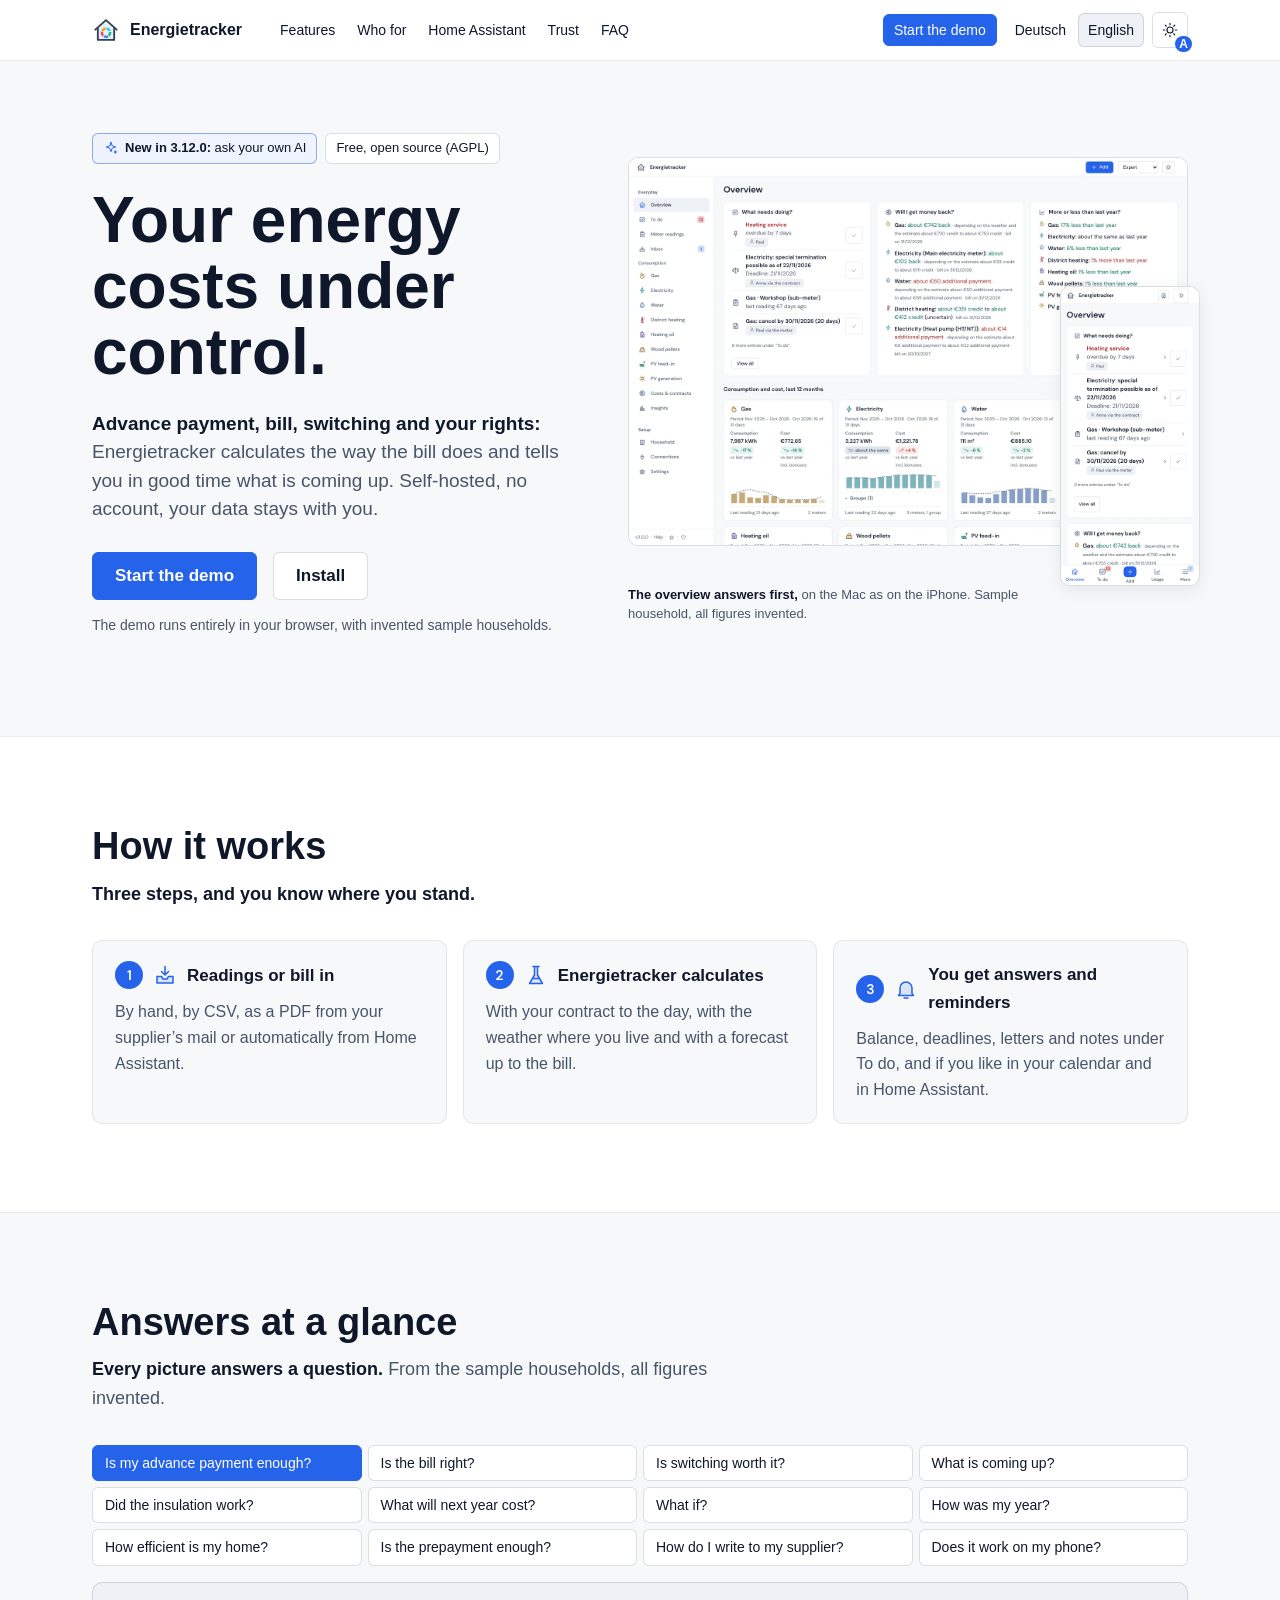
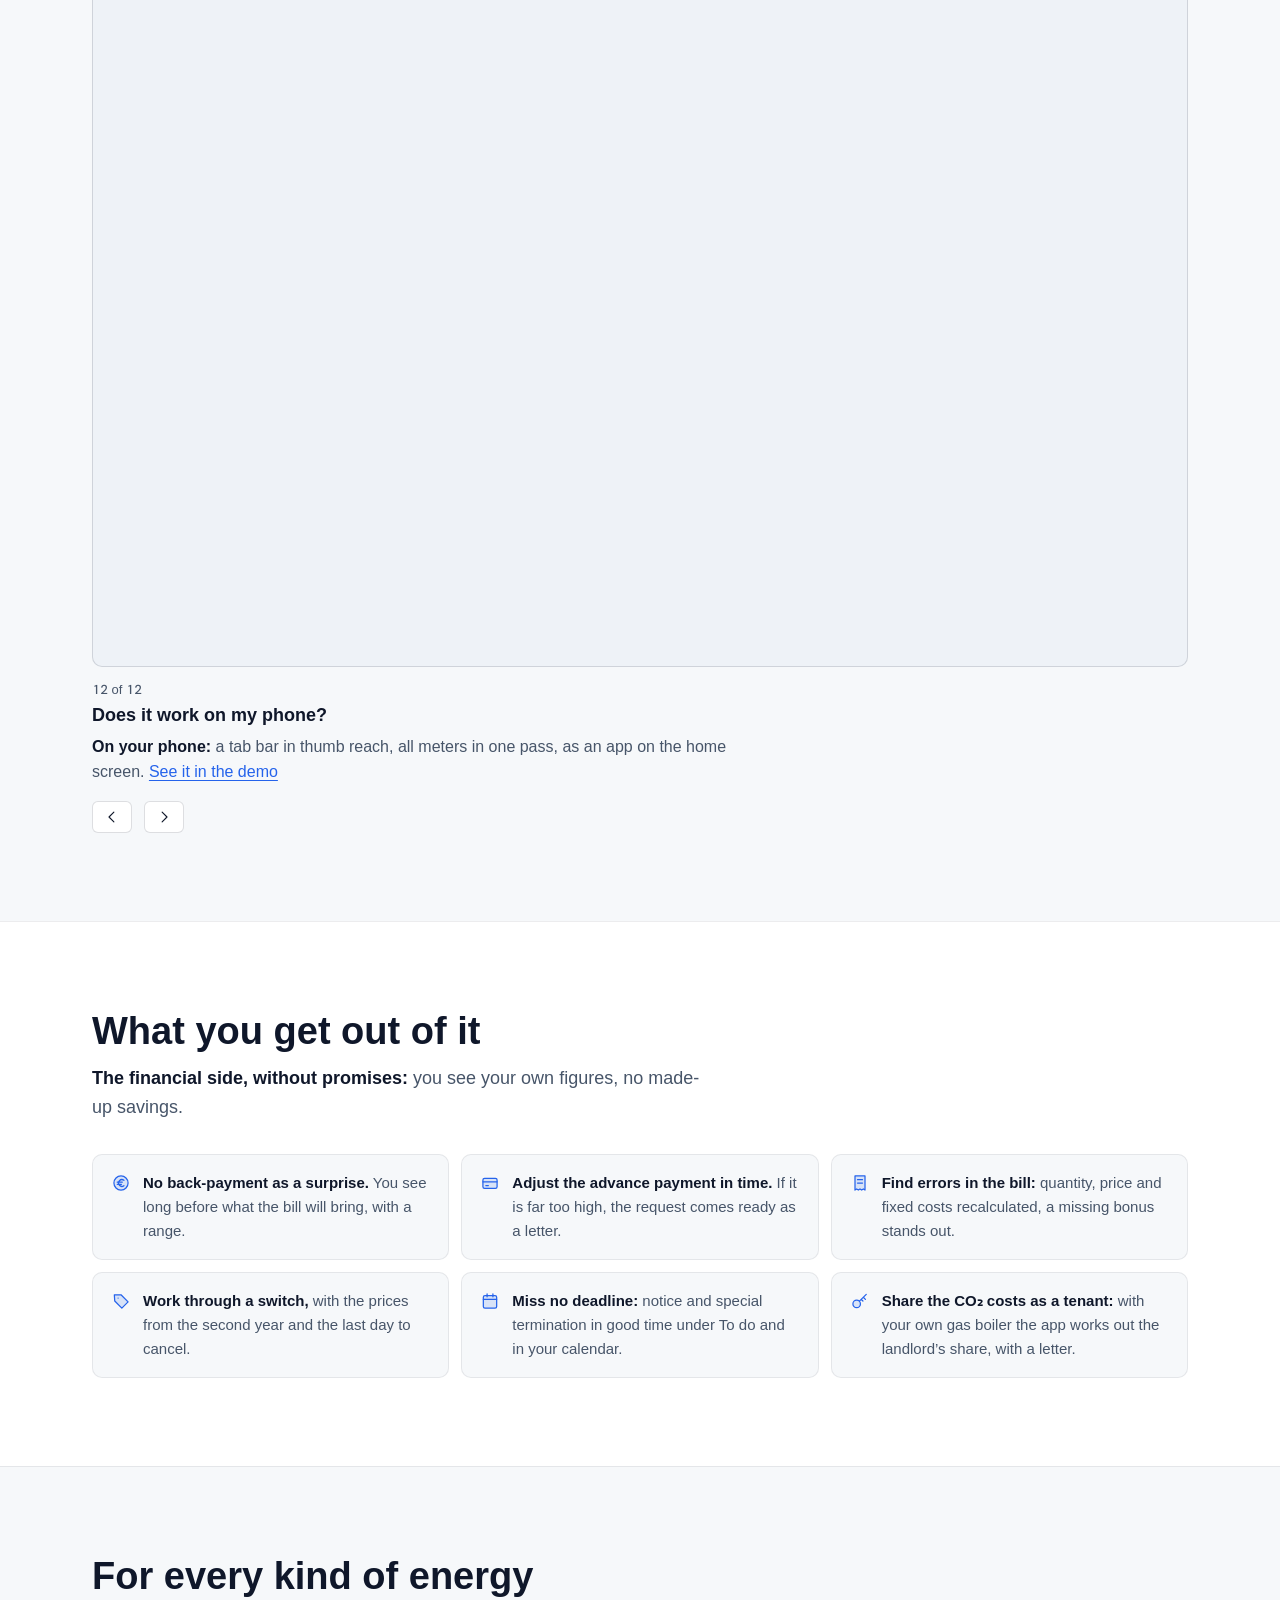
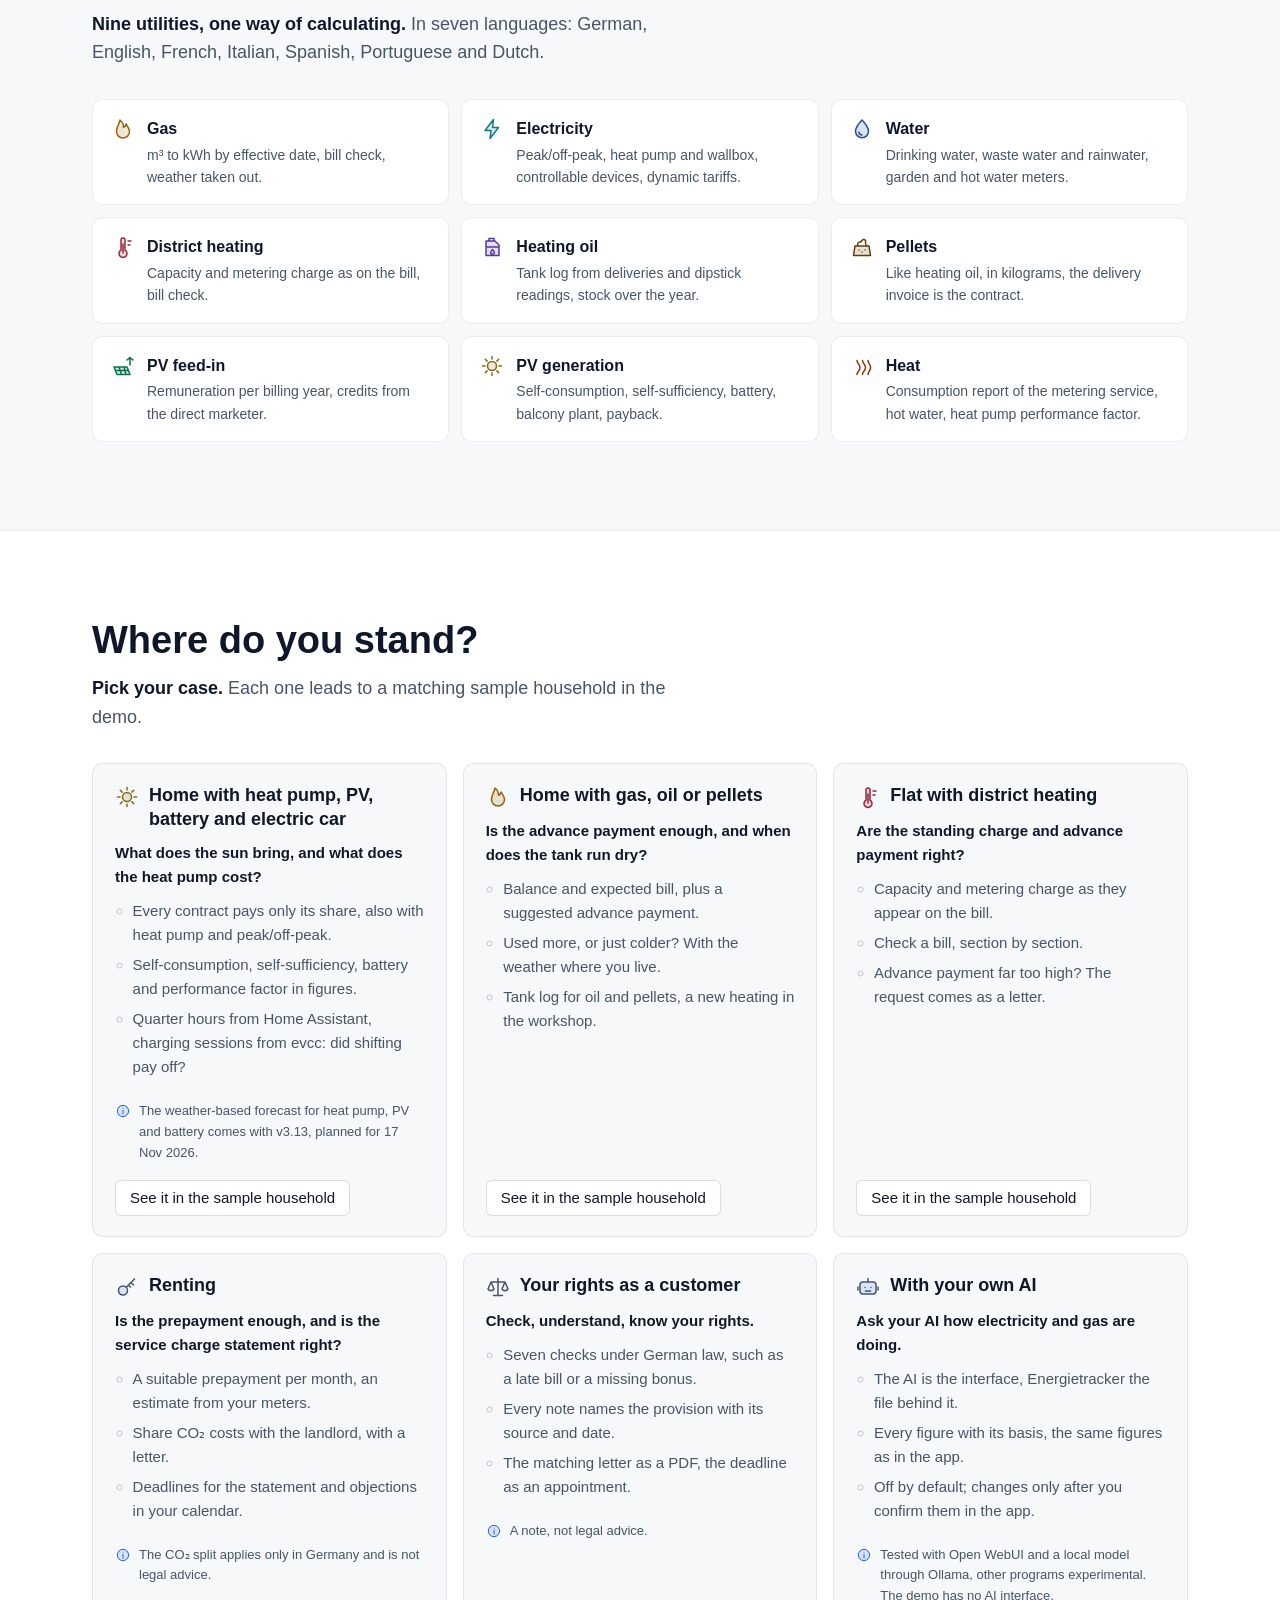
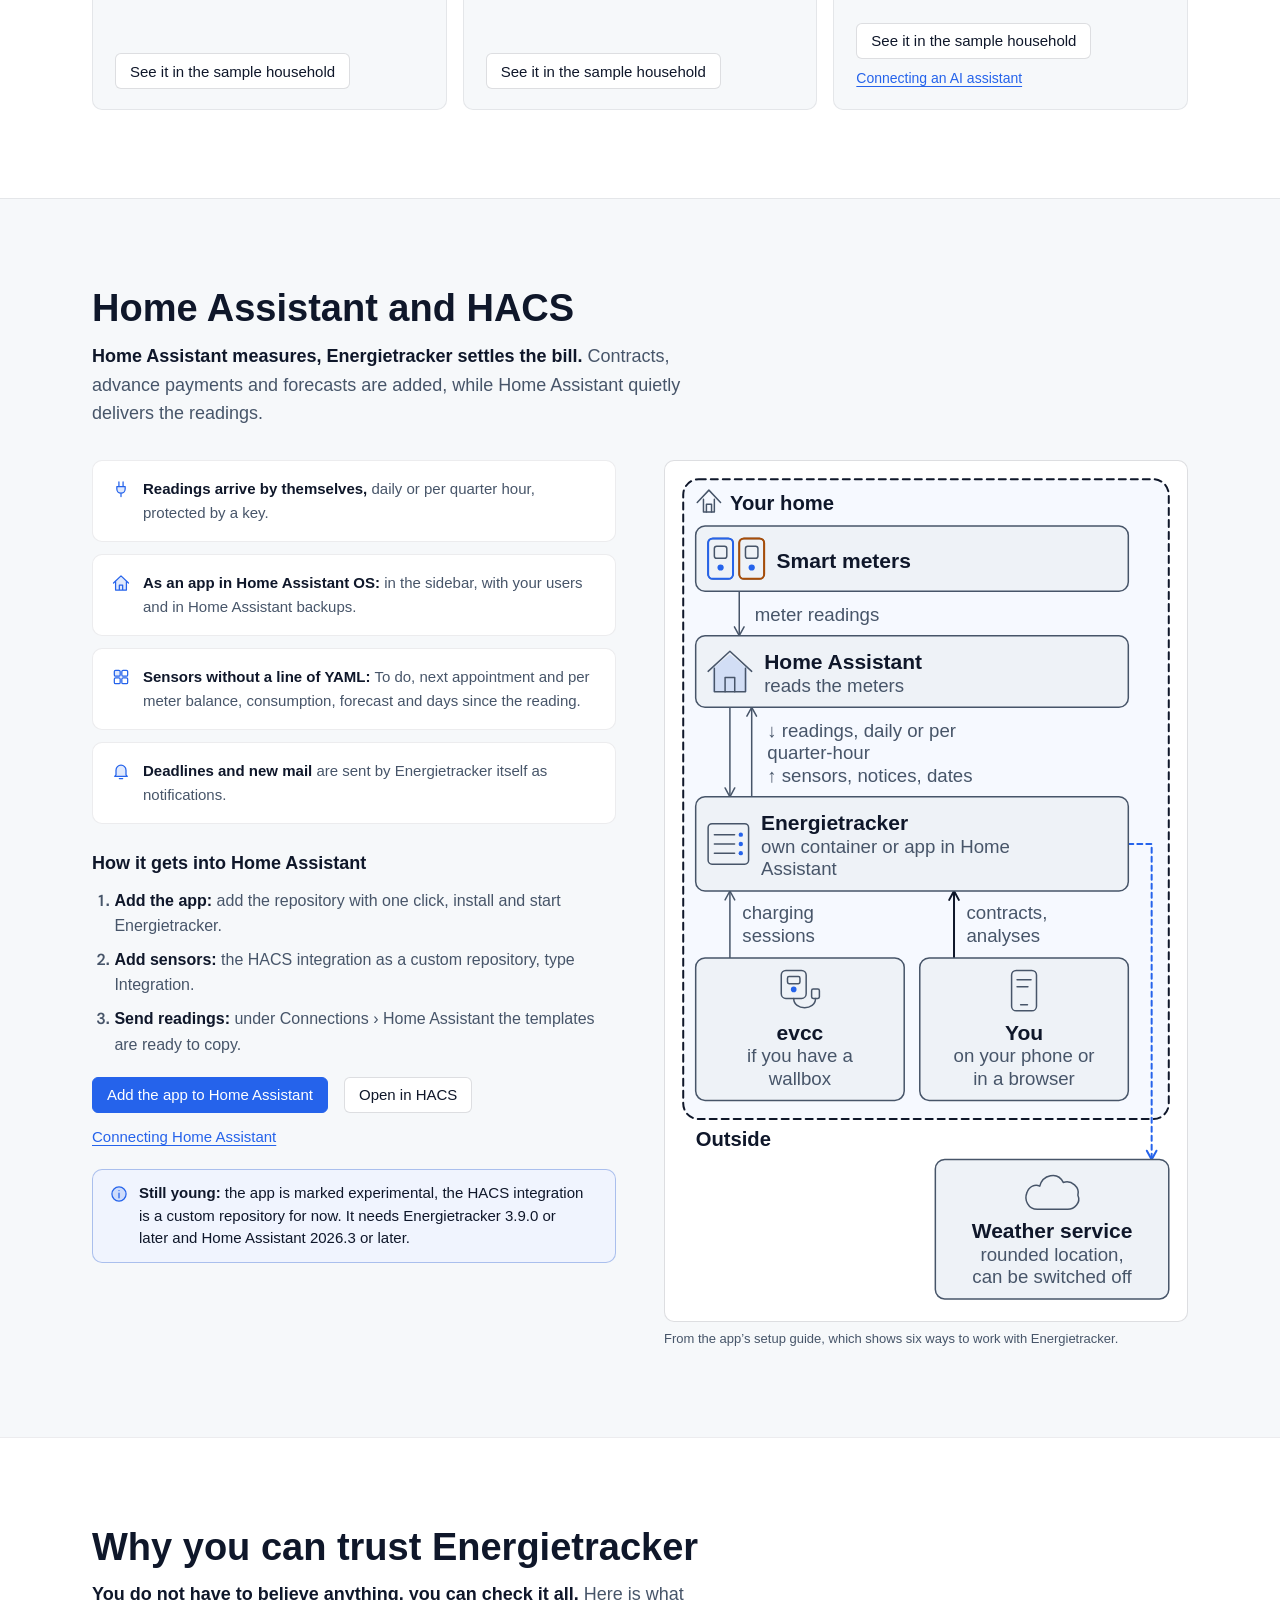
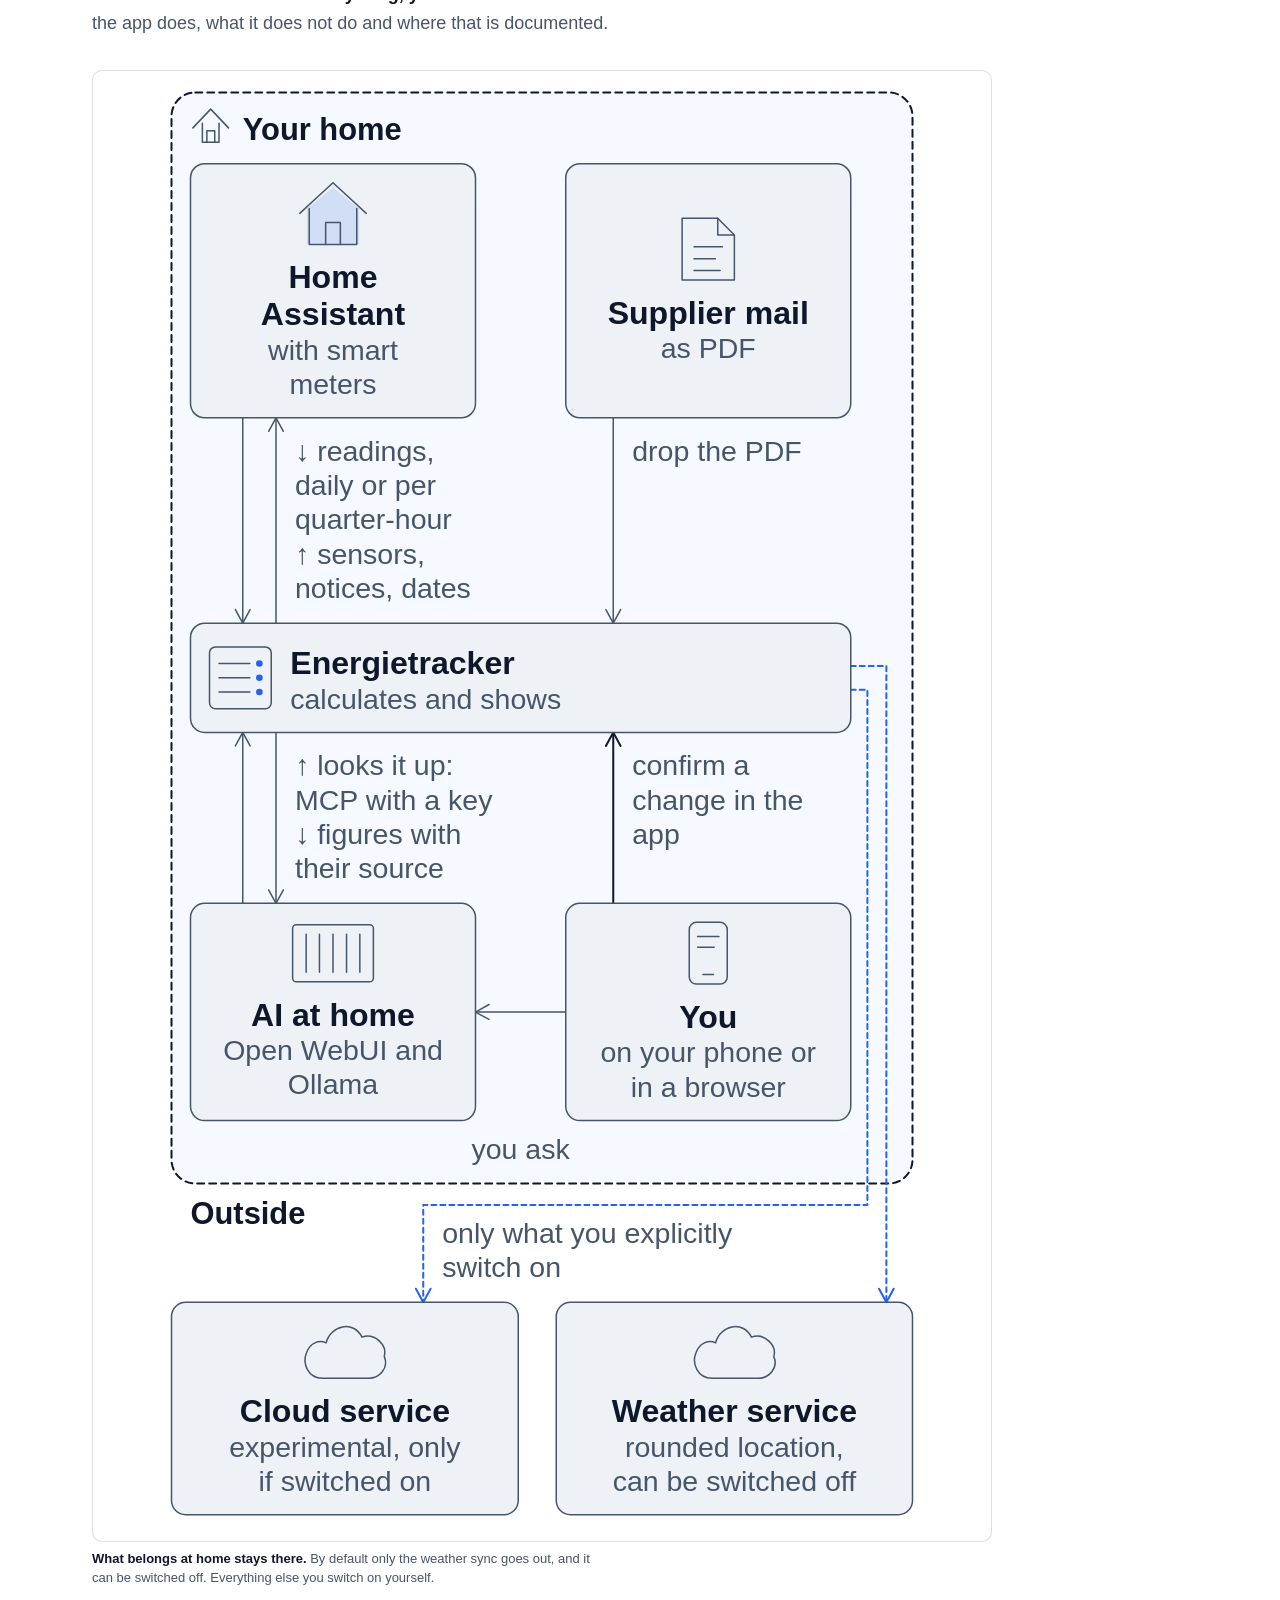
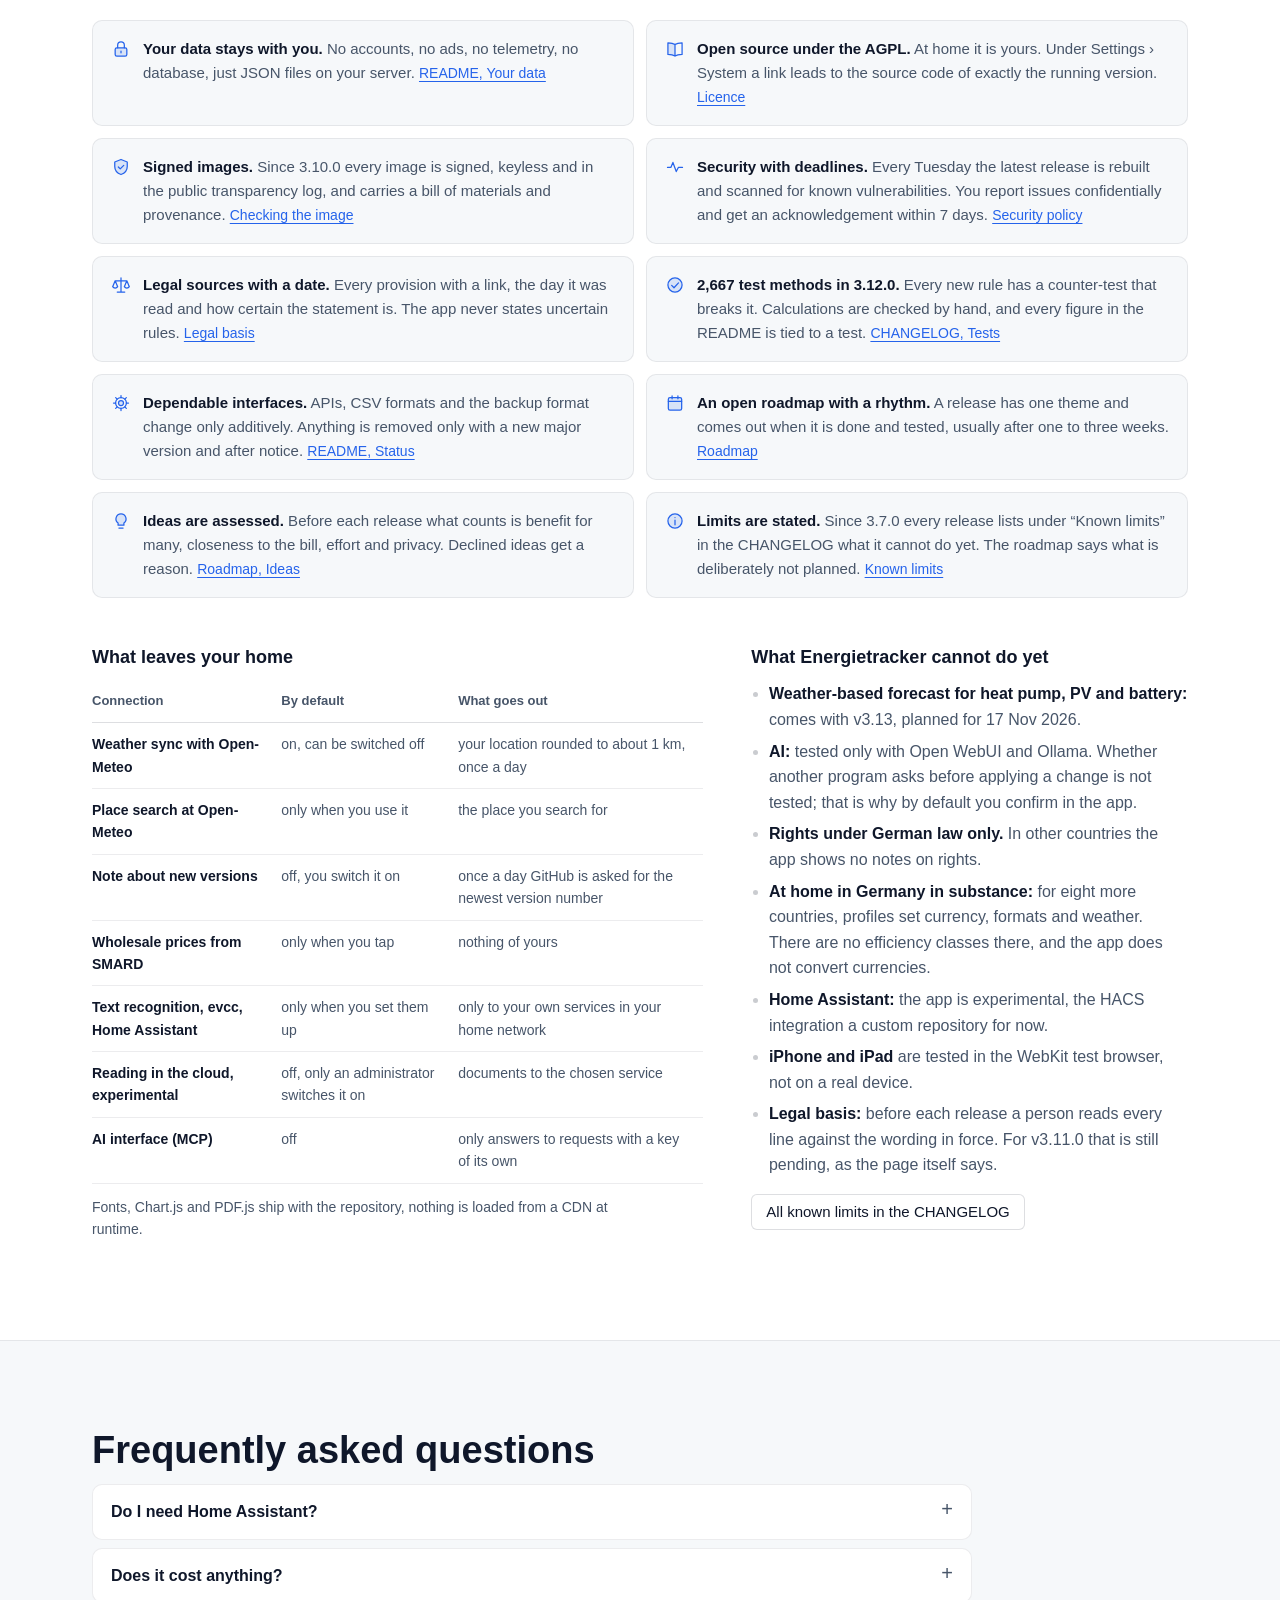
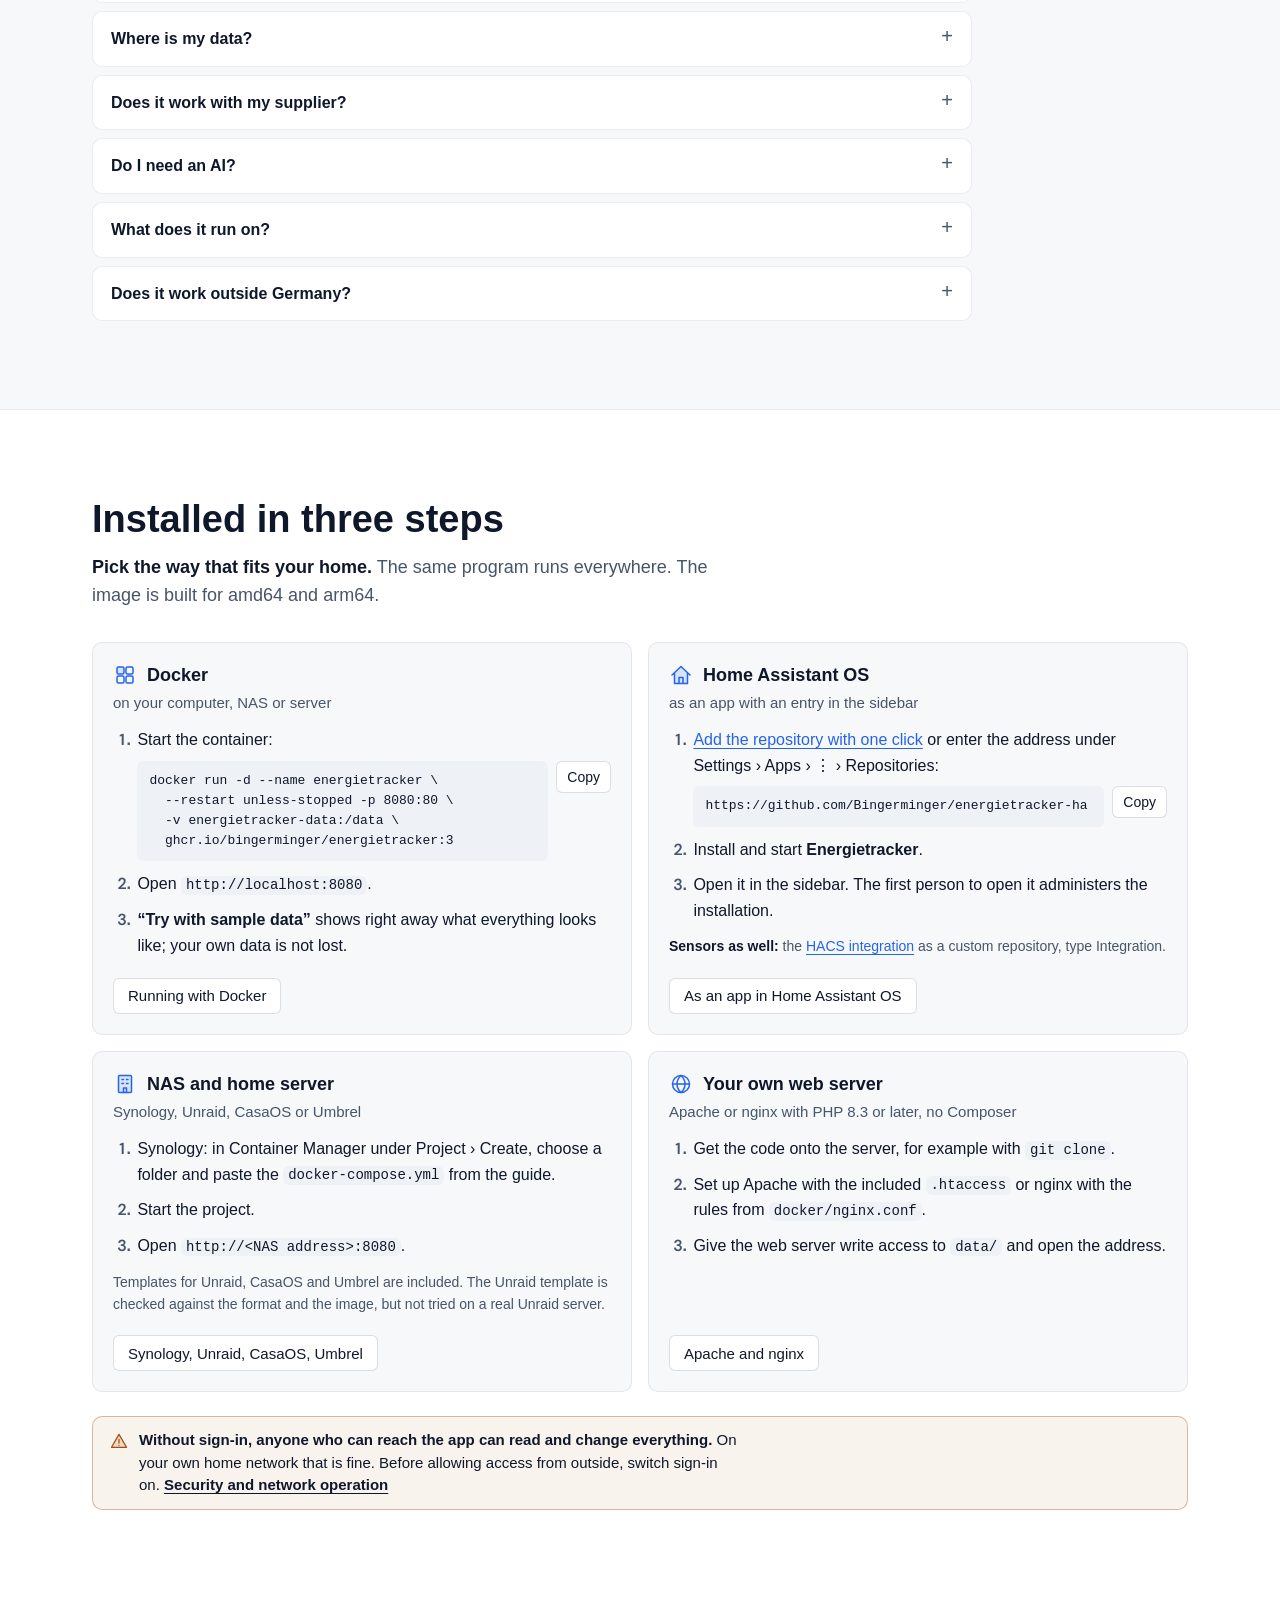
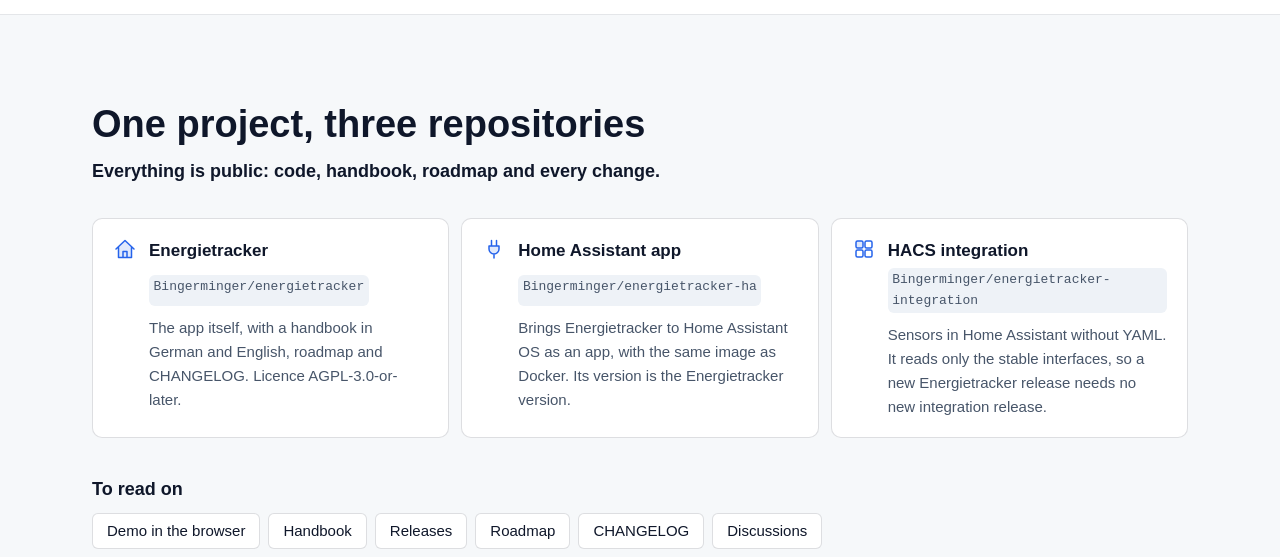
==== commit 04bf7dbc: "Integration heißt jetzt energietracker-integration" ====
--- a/en/index.html
+++ b/en/index.html
@@ -122,7 +122,7 @@
 <ul class="zeilen zeilen--ha"><li data-c="ha-ingest"><svg class="ico ico--20" aria-hidden="true" focusable="false"><use href="#i-stecker"/></svg><span><strong>Readings arrive by themselves,</strong> daily or per quarter hour, protected by a key.</span></li><li data-c="ha-app"><svg class="ico ico--20" aria-hidden="true" focusable="false"><use href="#i-home"/></svg><span><strong>As an app in Home Assistant OS:</strong> in the sidebar, with your users and in Home Assistant backups.</span></li><li data-c="hacs"><svg class="ico ico--20" aria-hidden="true" focusable="false"><use href="#i-bausteine"/></svg><span><strong>Sensors without a line of YAML:</strong> To do, next appointment and per meter balance, consumption, forecast and days since the reading.</span></li><li data-c="ha-notify"><svg class="ico ico--20" aria-hidden="true" focusable="false"><use href="#i-glocke"/></svg><span><strong>Deadlines and new mail</strong> are sent by Energietracker itself as notifications.</span></li></ul>
 <h3>How it gets into Home Assistant</h3>
 <ol class="nummern"><li data-c="install-ha"><strong>Add the app:</strong> add the repository with one click, install and start Energietracker.</li><li data-c="install-hacs"><strong>Add sensors:</strong> the HACS integration as a custom repository, type Integration.</li><li data-c="ha-vorlagen"><strong>Send readings:</strong> under Connections › Home Assistant the templates are ready to copy.</li></ol>
-<p class="knoepfe"><a class="knopf knopf--haupt" href="https://my.home-assistant.io/redirect/supervisor_add_addon_repository/?repository_url=https%3A%2F%2Fgithub.com%2FBingerminger%2Fenergietracker-ha" data-c="install-ha">Add the app to Home Assistant</a><a class="knopf" href="https://my.home-assistant.io/redirect/hacs_repository/?owner=Bingerminger&amp;repository=energietracker-hacs&amp;category=integration" data-c="install-hacs">Open in HACS</a><a href="https://github.com/Bingerminger/energietracker/blob/main/docs/en/anleitungen/home-assistant.md">Connecting Home Assistant</a></p>
+<p class="knoepfe"><a class="knopf knopf--haupt" href="https://my.home-assistant.io/redirect/supervisor_add_addon_repository/?repository_url=https%3A%2F%2Fgithub.com%2FBingerminger%2Fenergietracker-ha" data-c="install-ha">Add the app to Home Assistant</a><a class="knopf" href="https://my.home-assistant.io/redirect/hacs_repository/?owner=Bingerminger&amp;repository=energietracker-integration&amp;category=integration" data-c="install-hacs">Open in HACS</a><a href="https://github.com/Bingerminger/energietracker/blob/main/docs/en/anleitungen/home-assistant.md">Connecting Home Assistant</a></p>
 <div class="infobox infobox--info" data-c="ha-experimentell hacs-custom hacs-voraussetzung"><svg class="ico ico--20" aria-hidden="true" focusable="false"><use href="#i-info"/></svg><p class="infobox__text"><strong>Still young:</strong> the app is marked experimental, the HACS integration is a custom repository for now. It needs Energietracker 3.9.0 or later and Home Assistant 2026.3 or later.</p></div>
 </div>
 <figure class="bild bild--schaubild" data-c="ha-ingest hacs daten-aussen"><a class="bild__rahmen" href="/assets/img/wegweiser/home-assistant.en.hell.svg"><picture><source media="(max-width: 599.98px) and (prefers-color-scheme: dark)" srcset="/assets/img/wegweiser/home-assistant.en.narrow.dunkel.svg" width="320" height="537" data-thema="dunkel" data-breite="(max-width: 599.98px)"><source media="(max-width: 599.98px)" srcset="/assets/img/wegweiser/home-assistant.en.narrow.hell.svg" width="320" height="537"><source media="(prefers-color-scheme: dark)" srcset="/assets/img/wegweiser/home-assistant.en.dunkel.svg" width="760" height="332" data-thema="dunkel"><img src="/assets/img/wegweiser/home-assistant.en.hell.svg" width="760" height="332" alt="Diagram With Home Assistant: smart meters, Home Assistant reads them and sends readings daily or per quarter hour to Energietracker, sensors, hints and appointments go back. evcc delivers charging sessions. Outside there is only the weather service with a rounded location, which can be switched off." loading="lazy" decoding="async"></picture><span class="unsichtbar"> Open the picture at full size</span></a><figcaption data-c="wegweiser">From the app’s setup guide, which shows six ways to work with Energietracker.</figcaption></figure>
@@ -161,7 +161,7 @@
 <h3 class="install__titel" id="iw-home"><svg class="ico ico--24" aria-hidden="true" focusable="false"><use href="#i-home"/></svg><span>Home Assistant OS</span></h3>
 <p class="install__fuer" data-c="ha-app">as an app with an entry in the sidebar</p>
 <ol><li data-c="install-ha"><a href="https://my.home-assistant.io/redirect/supervisor_add_addon_repository/?repository_url=https%3A%2F%2Fgithub.com%2FBingerminger%2Fenergietracker-ha">Add the repository with one click</a> or enter the address under Settings › Apps › ⋮ › Repositories:<div class="code"><pre tabindex="0"><code>https://github.com/Bingerminger/energietracker-ha</code></pre><button type="button" class="knopf knopf--klein kopier" hidden data-fertig="Copied">Copy</button></div></li><li data-c="install-ha">Install and start <strong>Energietracker</strong>.</li><li data-c="install-ha">Open it in the sidebar. The first person to open it administers the installation.</li></ol>
-<p class="klein" data-c="install-hacs"><strong>Sensors as well:</strong> the <a href="https://my.home-assistant.io/redirect/hacs_repository/?owner=Bingerminger&amp;repository=energietracker-hacs&amp;category=integration">HACS integration</a> as a custom repository, type Integration.</p>
+<p class="klein" data-c="install-hacs"><strong>Sensors as well:</strong> the <a href="https://my.home-assistant.io/redirect/hacs_repository/?owner=Bingerminger&amp;repository=energietracker-integration&amp;category=integration">HACS integration</a> as a custom repository, type Integration.</p>
 <p class="install__fuss"><a class="knopf" href="https://github.com/Bingerminger/energietracker/blob/main/docs/en/anleitungen/home-assistant.md#as-an-app-in-home-assistant-os">As an app in Home Assistant OS</a></p>
 </section><section class="install" aria-labelledby="iw-block">
 <h3 class="install__titel" id="iw-block"><svg class="ico ico--24" aria-hidden="true" focusable="false"><use href="#i-block"/></svg><span>NAS and home server</span></h3>
@@ -180,7 +180,7 @@
 </div></section>
 <section class="abschnitt" id="vorhaben" aria-labelledby="vorhaben-t"><div class="wrap">
 <h2 id="vorhaben-t">One project, three repositories</h2><p class="abschnitt__lead" data-c="offen"><strong>Everything is public: code, handbook, roadmap and every change.</strong></p>
-<ul class="repos"><li><a href="https://github.com/Bingerminger/energietracker"><svg class="ico ico--24" aria-hidden="true" focusable="false"><use href="#i-home"/></svg><b>Energietracker</b><code>Bingerminger/energietracker</code><span data-c="repo-main agpl">The app itself, with a handbook in German and English, roadmap and CHANGELOG. Licence AGPL-3.0-or-later.</span></a></li><li><a href="https://github.com/Bingerminger/energietracker-ha"><svg class="ico ico--24" aria-hidden="true" focusable="false"><use href="#i-stecker"/></svg><b>Home Assistant app</b><code>Bingerminger/energietracker-ha</code><span data-c="repo-ha">Brings Energietracker to Home Assistant OS as an app, with the same image as Docker. Its version is the Energietracker version.</span></a></li><li><a href="https://github.com/Bingerminger/energietracker-hacs"><svg class="ico ico--24" aria-hidden="true" focusable="false"><use href="#i-bausteine"/></svg><b>HACS integration</b><code>Bingerminger/energietracker-hacs</code><span data-c="repo-hacs">Sensors in Home Assistant without YAML. It reads only the stable interfaces, so a new Energietracker release needs no new integration release.</span></a></li></ul>
+<ul class="repos"><li><a href="https://github.com/Bingerminger/energietracker"><svg class="ico ico--24" aria-hidden="true" focusable="false"><use href="#i-home"/></svg><b>Energietracker</b><code>Bingerminger/energietracker</code><span data-c="repo-main agpl">The app itself, with a handbook in German and English, roadmap and CHANGELOG. Licence AGPL-3.0-or-later.</span></a></li><li><a href="https://github.com/Bingerminger/energietracker-ha"><svg class="ico ico--24" aria-hidden="true" focusable="false"><use href="#i-stecker"/></svg><b>Home Assistant app</b><code>Bingerminger/energietracker-ha</code><span data-c="repo-ha">Brings Energietracker to Home Assistant OS as an app, with the same image as Docker. Its version is the Energietracker version.</span></a></li><li><a href="https://github.com/Bingerminger/energietracker-integration"><svg class="ico ico--24" aria-hidden="true" focusable="false"><use href="#i-bausteine"/></svg><b>HACS integration</b><code>Bingerminger/energietracker-integration</code><span data-c="repo-hacs">Sensors in Home Assistant without YAML. It reads only the stable interfaces, so a new Energietracker release needs no new integration release.</span></a></li></ul>
 <h3>To read on</h3>
 <p class="linkreihe"><a class="knopf" href="https://bingerminger.github.io/energietracker/?lang=en">Demo in the browser</a><a class="knopf" href="https://github.com/Bingerminger/energietracker/blob/main/docs/en/README.md">Handbook</a><a class="knopf" href="https://github.com/Bingerminger/energietracker/releases">Releases</a><a class="knopf" href="https://github.com/Bingerminger/energietracker/blob/main/roadmap.en.md">Roadmap</a><a class="knopf" href="https://github.com/Bingerminger/energietracker/blob/main/CHANGELOG.en.md">CHANGELOG</a><a class="knopf" href="https://github.com/Bingerminger/energietracker/discussions">Discussions</a></p>
 </div></section>
@@ -192,7 +192,8 @@
 <div class="leiste" data-leiste><a class="knopf knopf--haupt" href="https://bingerminger.github.io/energietracker/?lang=en">Start the demo</a><a class="knopf" href="#installieren">Install</a></div>
 <footer class="fuss"><div class="wrap fuss__raster">
 <div><a class="marke" href="/en/"><svg class="logo" viewBox="0 0 24 24" aria-hidden="true" focusable="false"><path class="logo__fl" d="M5 9.7 12 3.5l7 6.2v10.8H5z"/><path class="logo__ln" d="M2.8 11.7 12 3.5l9.2 8.2M5 9.7v10.8h14V9.7"/><circle cx="12" cy="14.3" r="3.55" fill="none" stroke="#22d3ee" stroke-width="2.1" stroke-dasharray="3.511 18.794" transform="rotate(-82.33 12 14.3)"/><circle cx="12" cy="14.3" r="3.55" fill="none" stroke="#10b981" stroke-width="2.1" stroke-dasharray="3.511 18.794" transform="rotate(-10.33 12 14.3)"/><circle cx="12" cy="14.3" r="3.55" fill="none" stroke="#3b82f6" stroke-width="2.1" stroke-dasharray="3.511 18.794" transform="rotate(61.67 12 14.3)"/><circle cx="12" cy="14.3" r="3.55" fill="none" stroke="#f43f5e" stroke-width="2.1" stroke-dasharray="3.511 18.794" transform="rotate(133.67 12 14.3)"/><circle cx="12" cy="14.3" r="3.55" fill="none" stroke="#f59e0b" stroke-width="2.1" stroke-dasharray="3.511 18.794" transform="rotate(205.67 12 14.3)"/></svg><span>Energietracker</span></a><p data-c="ohne-gewinn agpl">Energietracker is an independent, non-profit project under the GNU AGPL v3.0 or later.</p>
-<p><a href="/en/about/">About the project and privacy</a></p></div>
+<p><a href="/en/about/">About the project and privacy</a></p>
+<p><a href="/en/about/#u-impressum">Legal notice</a></p></div>
 <div><p data-c="seite-selbst"><strong>This page loads nothing from other servers, sets no cookies and counts no visits.</strong> It is served by GitHub Pages.</p><p data-c="marken">Product names such as Home Assistant, HACS, Open WebUI, Ollama, Docker and Synology appear here only to describe features and installation paths. There is no connection to their owners.</p>
 <p class="klein" data-c="schrift">Typeface: DM Sans and DM Mono, SIL Open Font License 1.1. <a href="/assets/fonts/OFL.txt">OFL</a>. <a href="https://github.com/Bingerminger/energietracker/blob/main/TRADEMARKS.md">Trademark notices</a>. <a href="https://github.com/Bingerminger/energietracker/blob/main/LICENSE">Licence</a>.</p></div>
 <div class="sprache" role="group" aria-label="Language"><a href="/" hreflang="de" lang="de" data-sprache="de">Deutsch</a><a href="/en/" hreflang="en" lang="en" aria-current="page" data-sprache="en">English</a></div>
--- a/assets/stil.css
+++ b/assets/stil.css
@@ -445,6 +445,7 @@
 .ueber section { margin-top: 36px; }
 .ueber h2 { font-size: 1.375rem; }
 .ueber .liste li { margin-bottom: 10px; }
+.ueber .anschrift { font-style: normal; margin: 0 0 16px; line-height: 1.6; }
 
 /* Fuß */
 .fuss { padding-block: 40px 56px; border-top: 1px solid var(--border-1); background: var(--bg-0); font-size: 0.875rem; color: var(--text-2); }
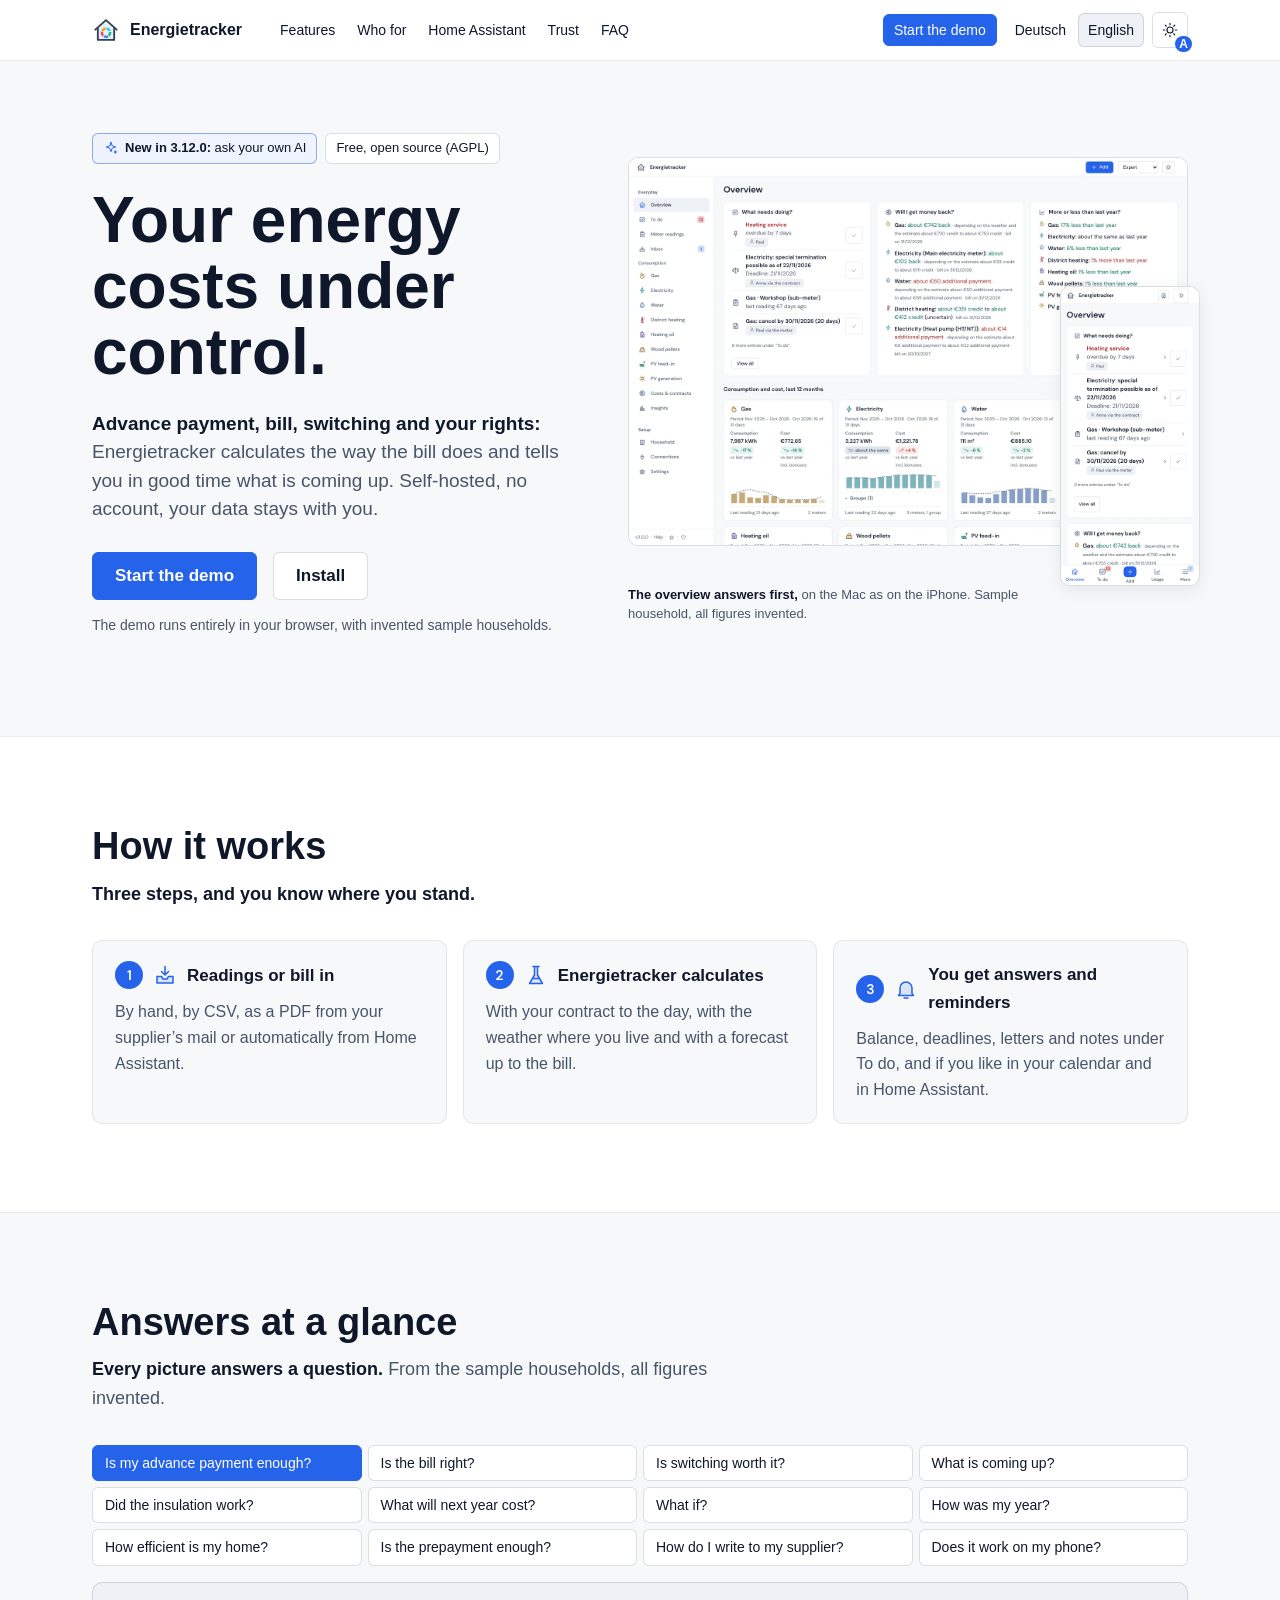
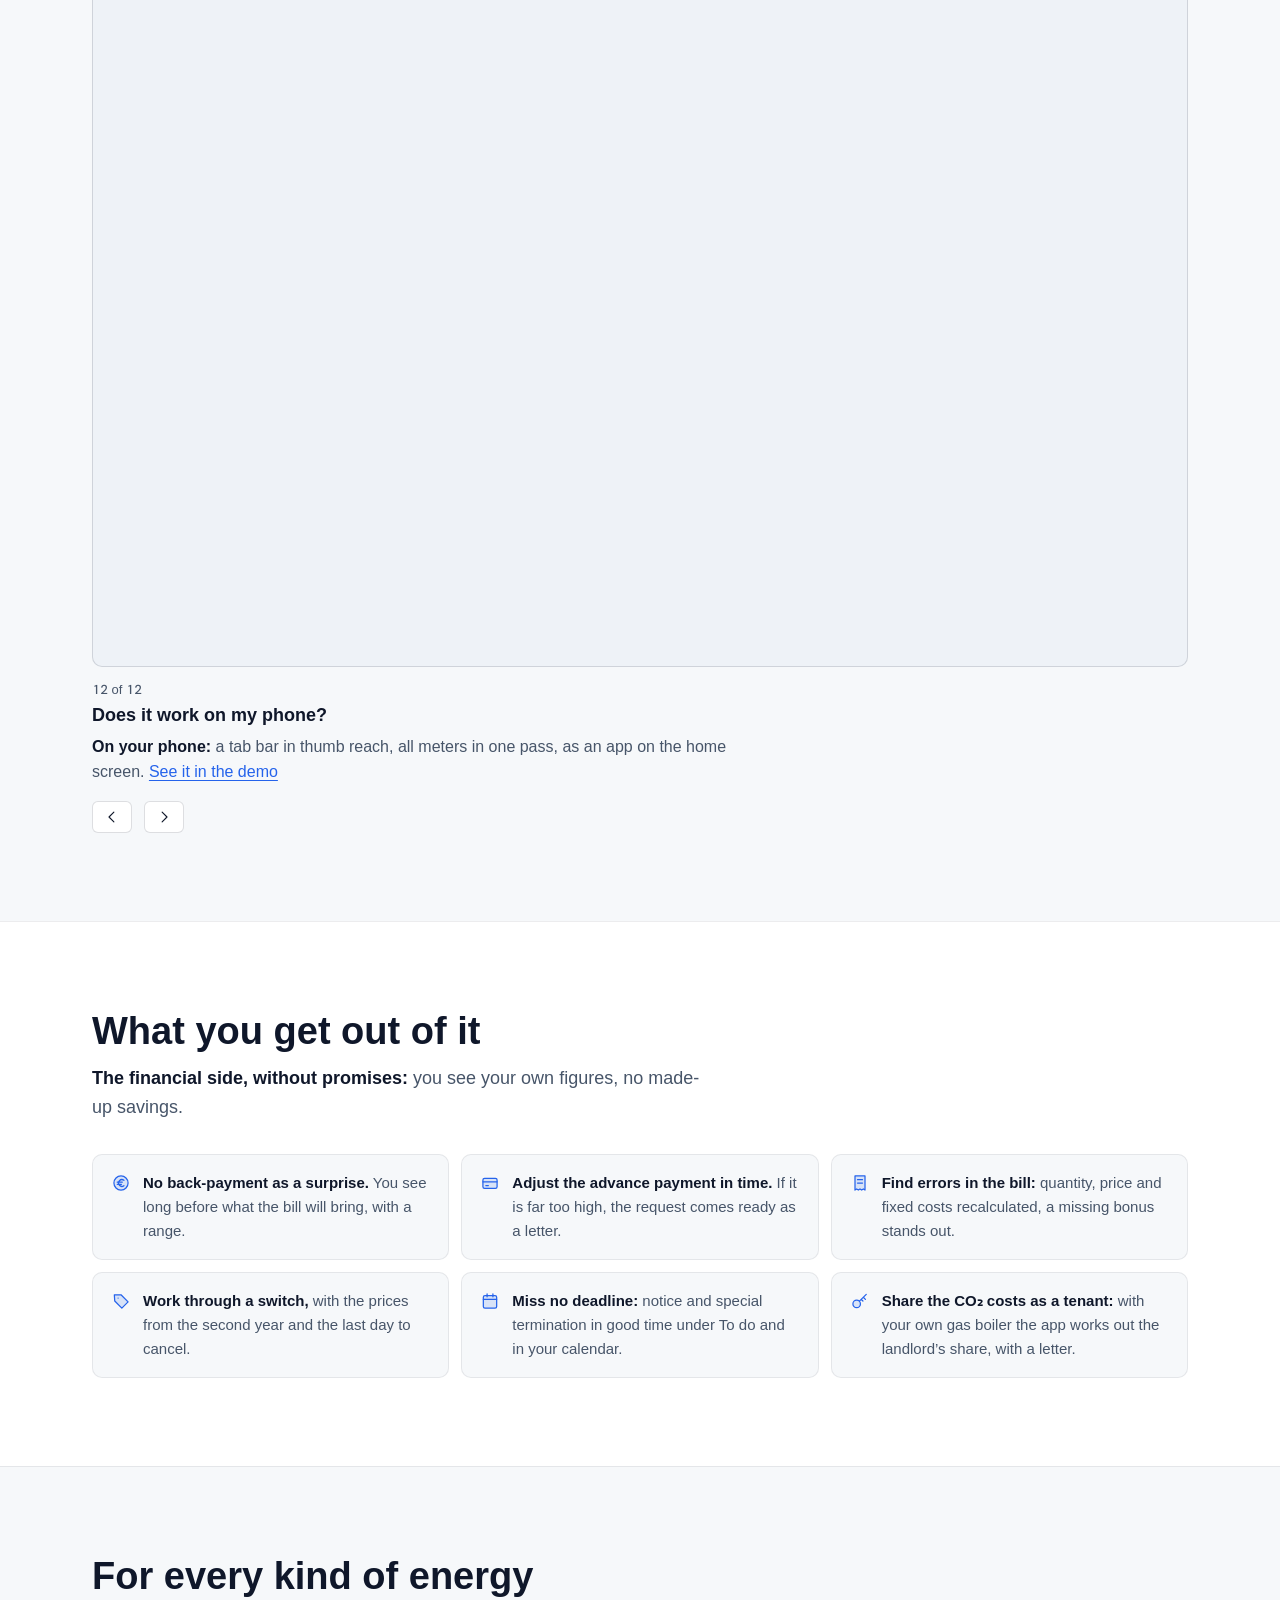
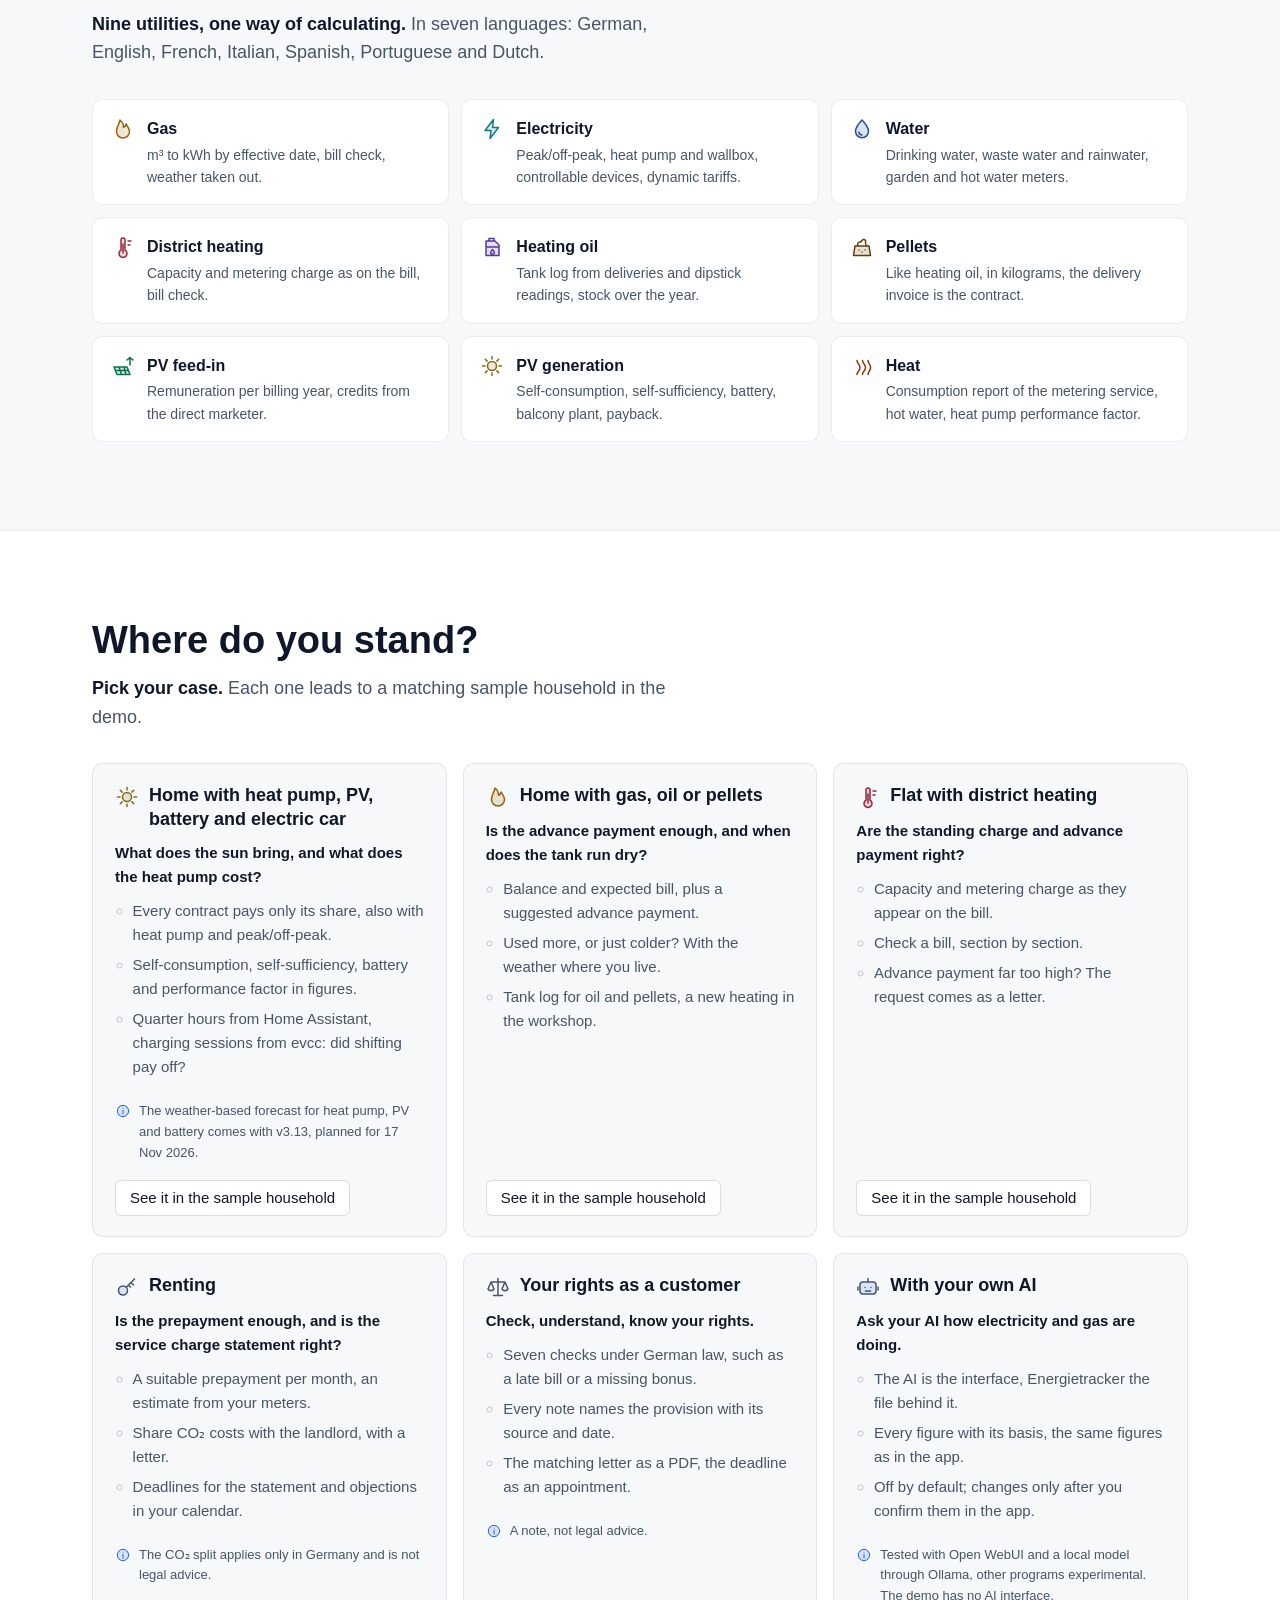
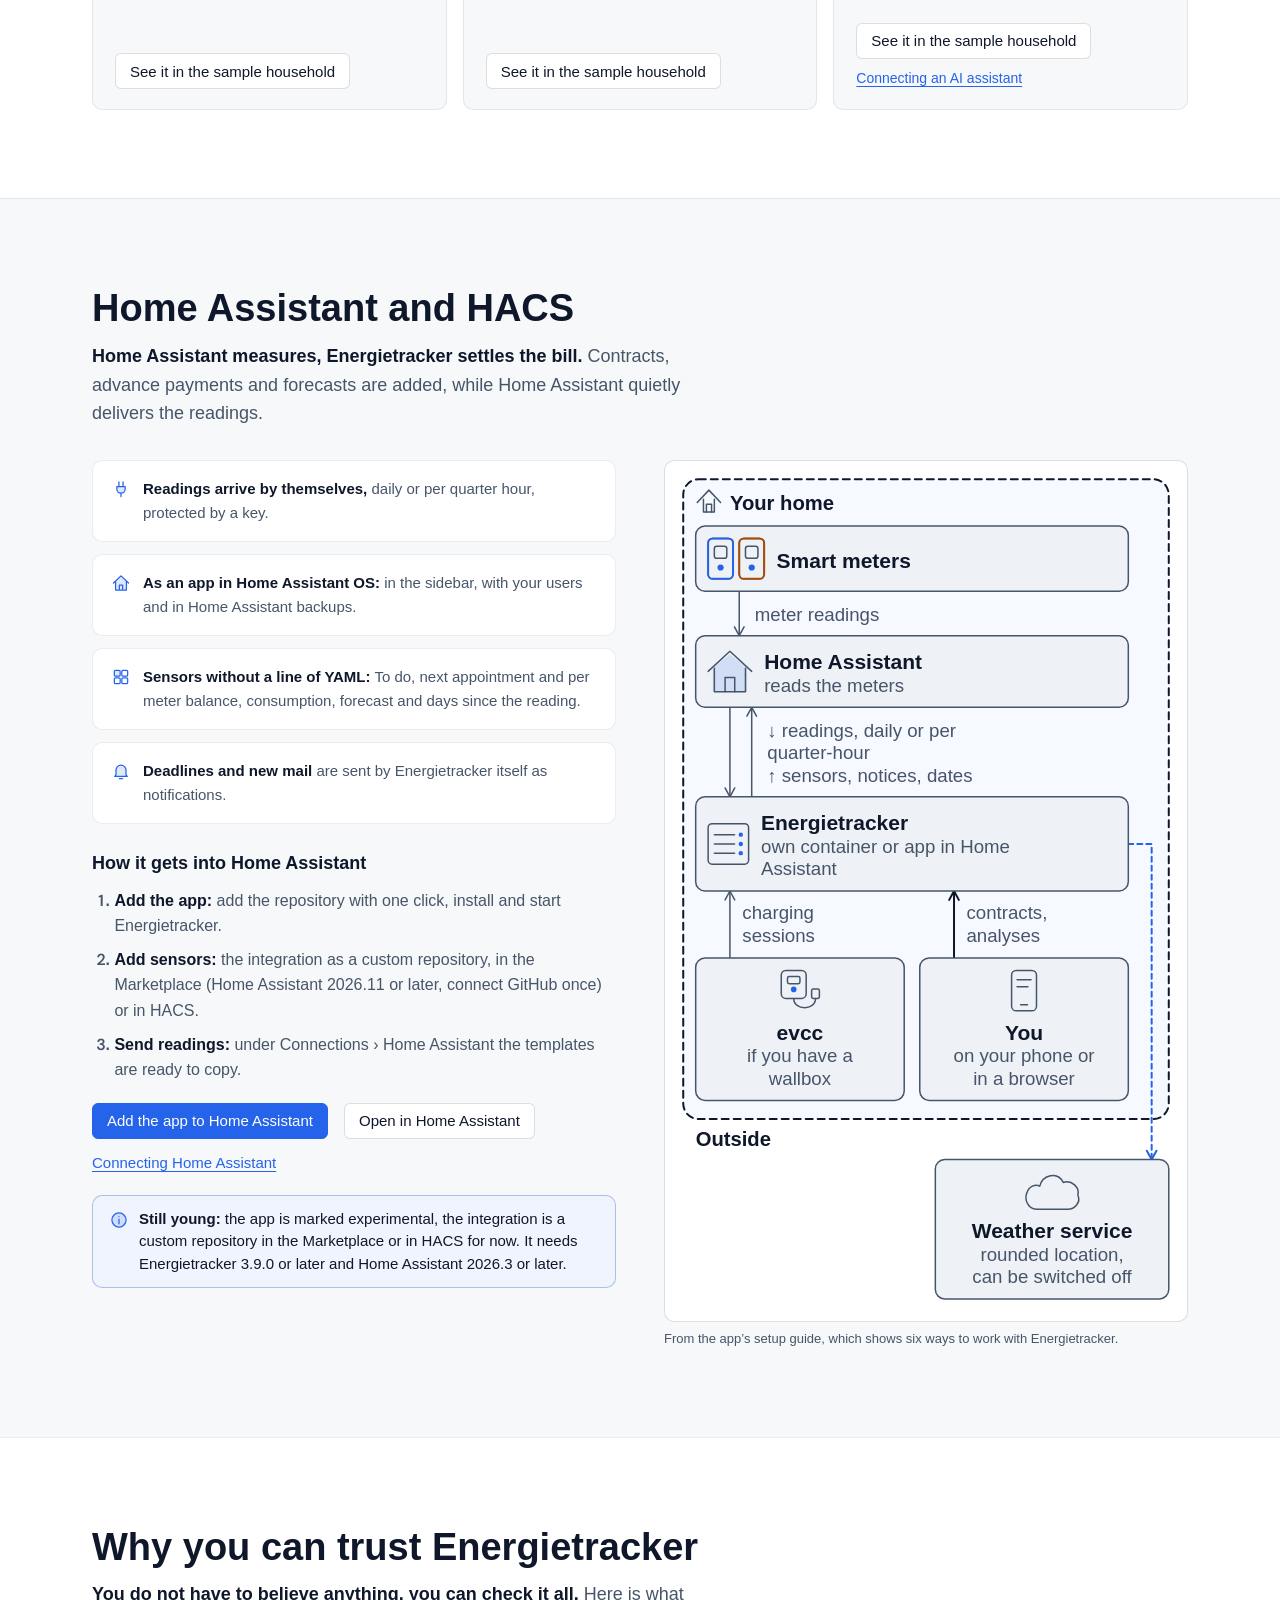
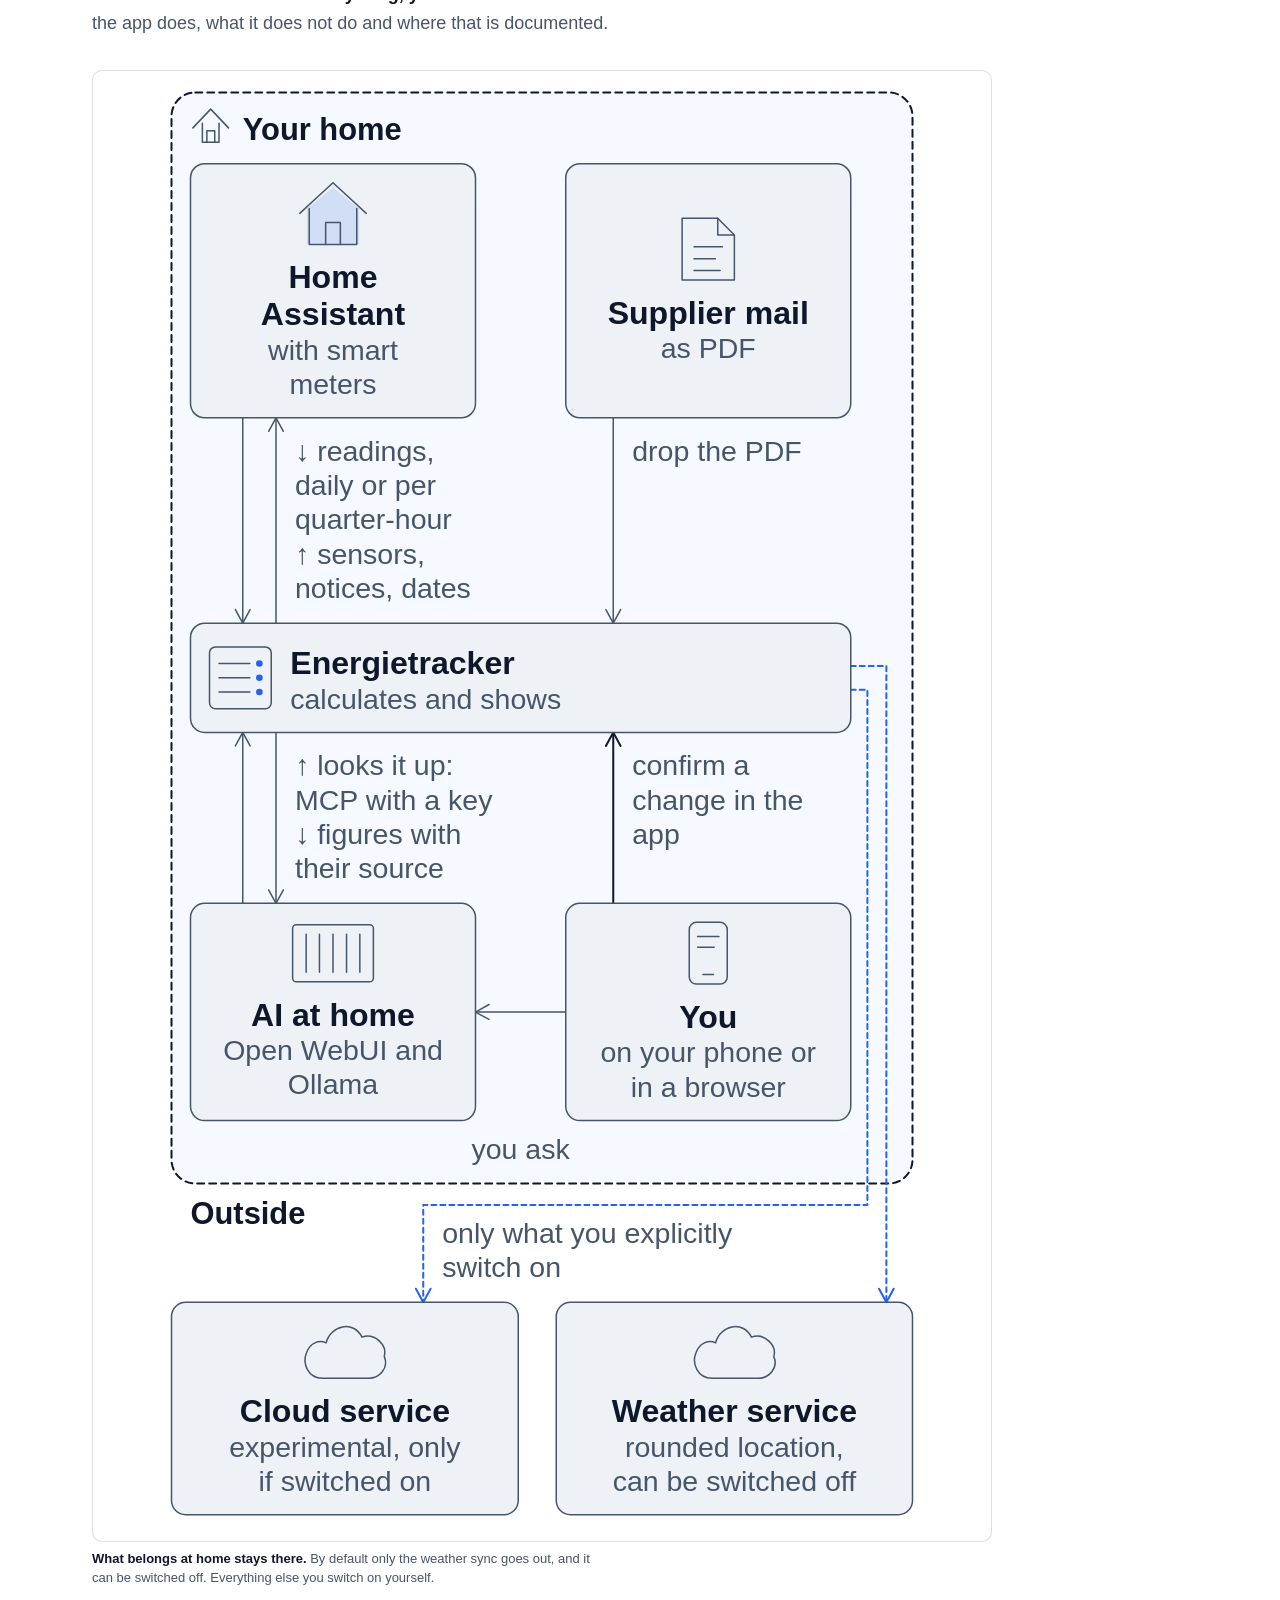
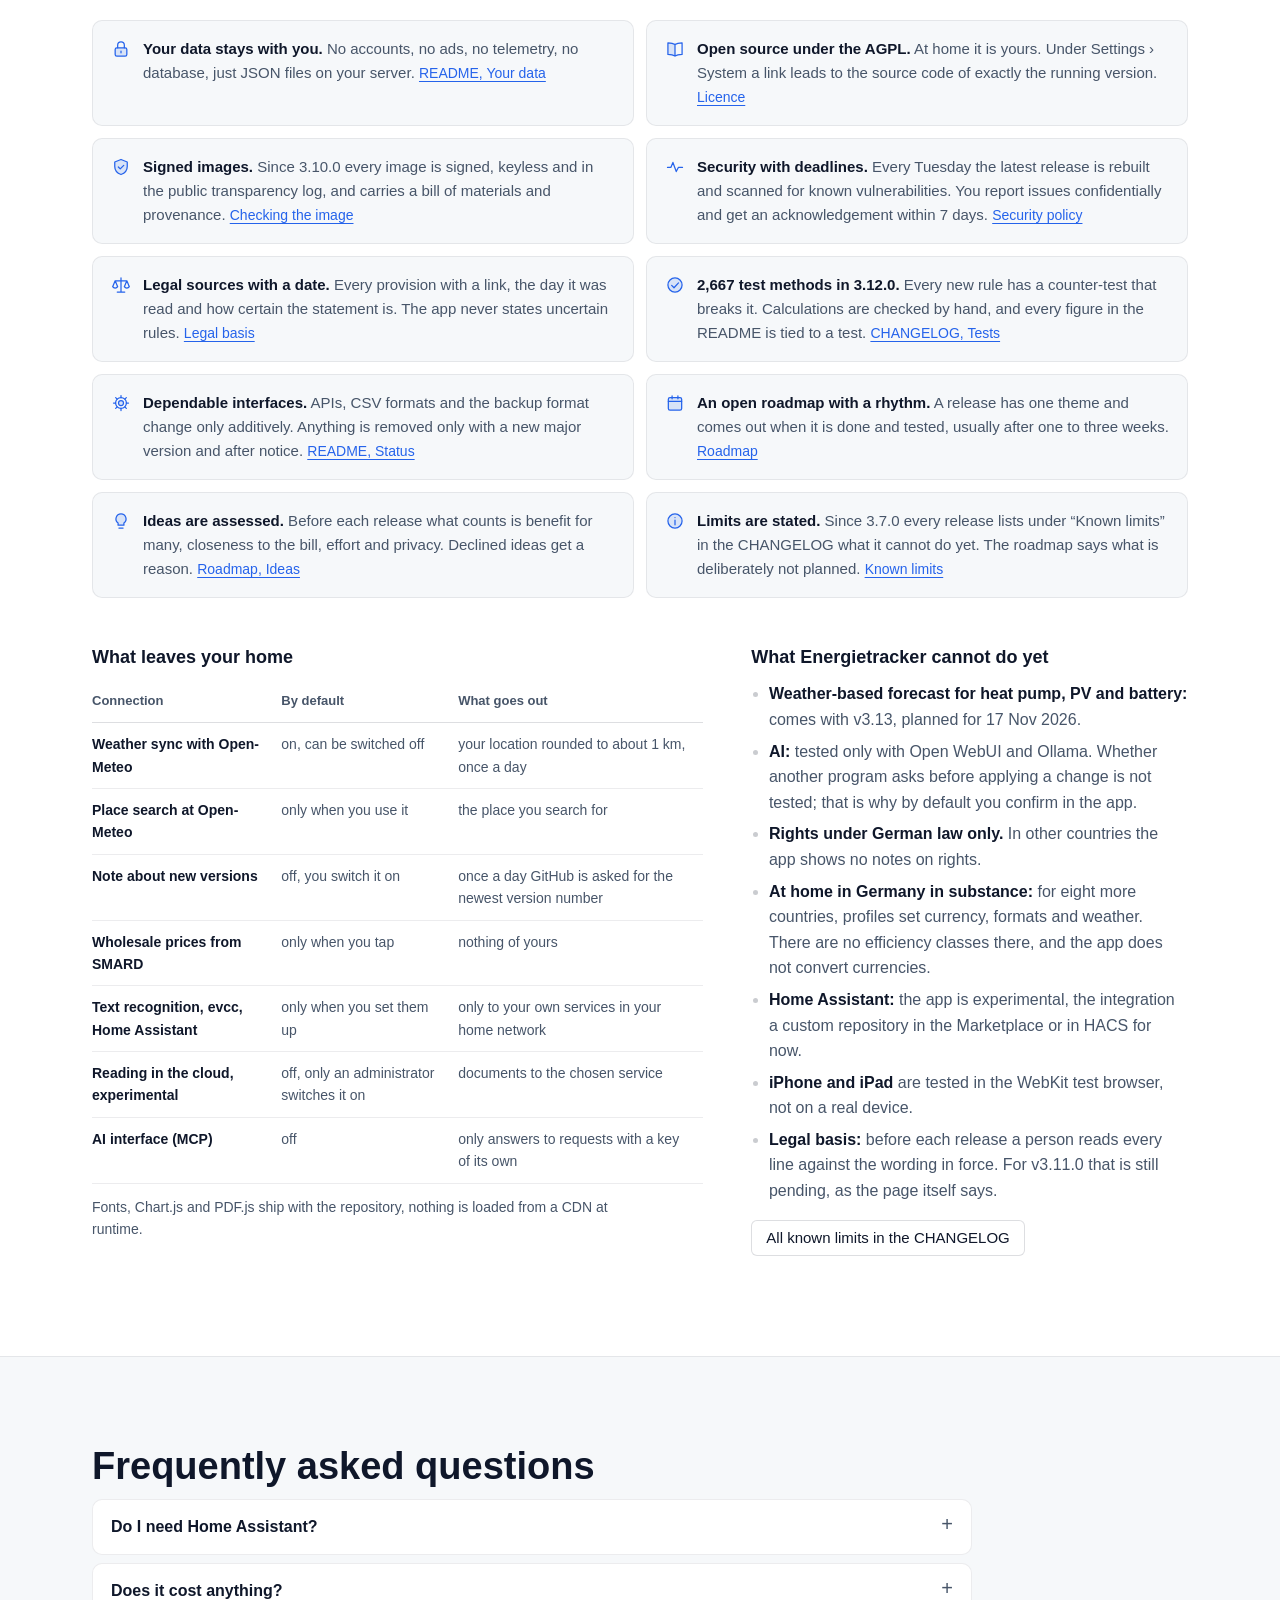
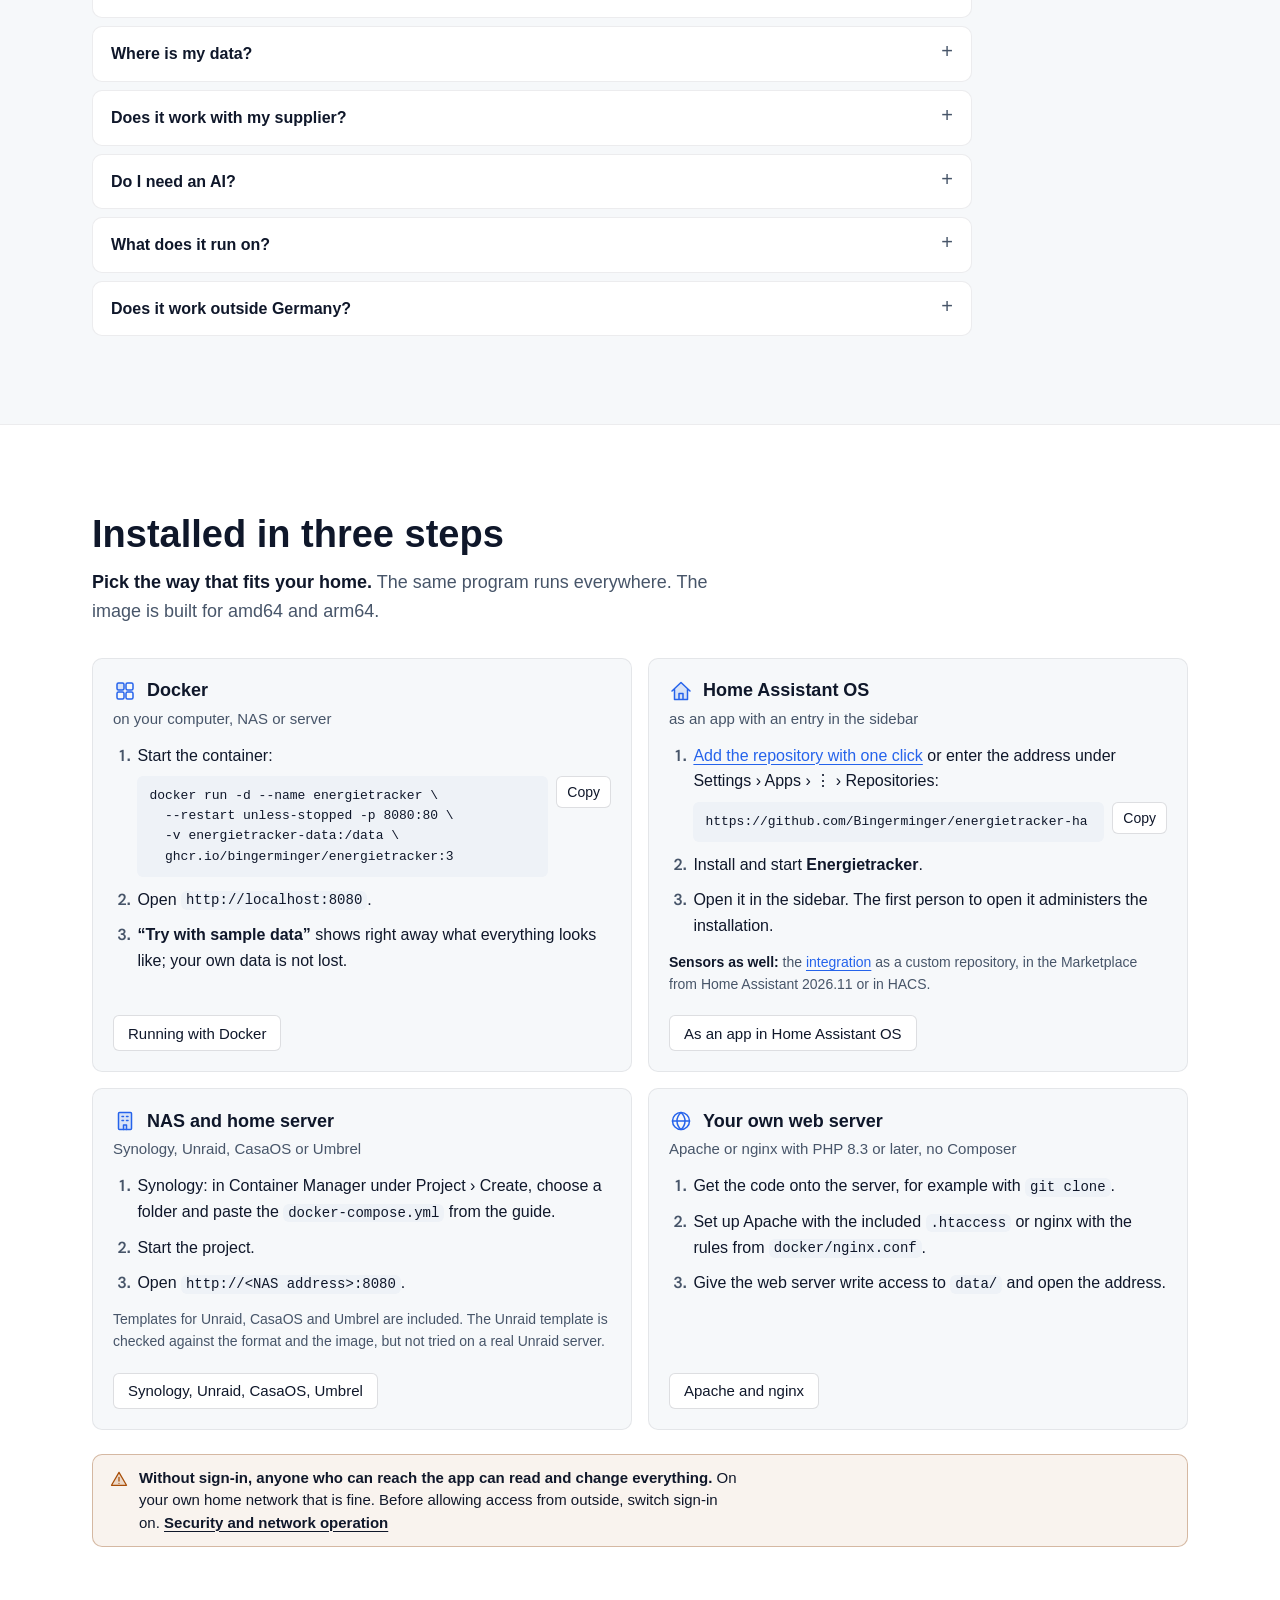
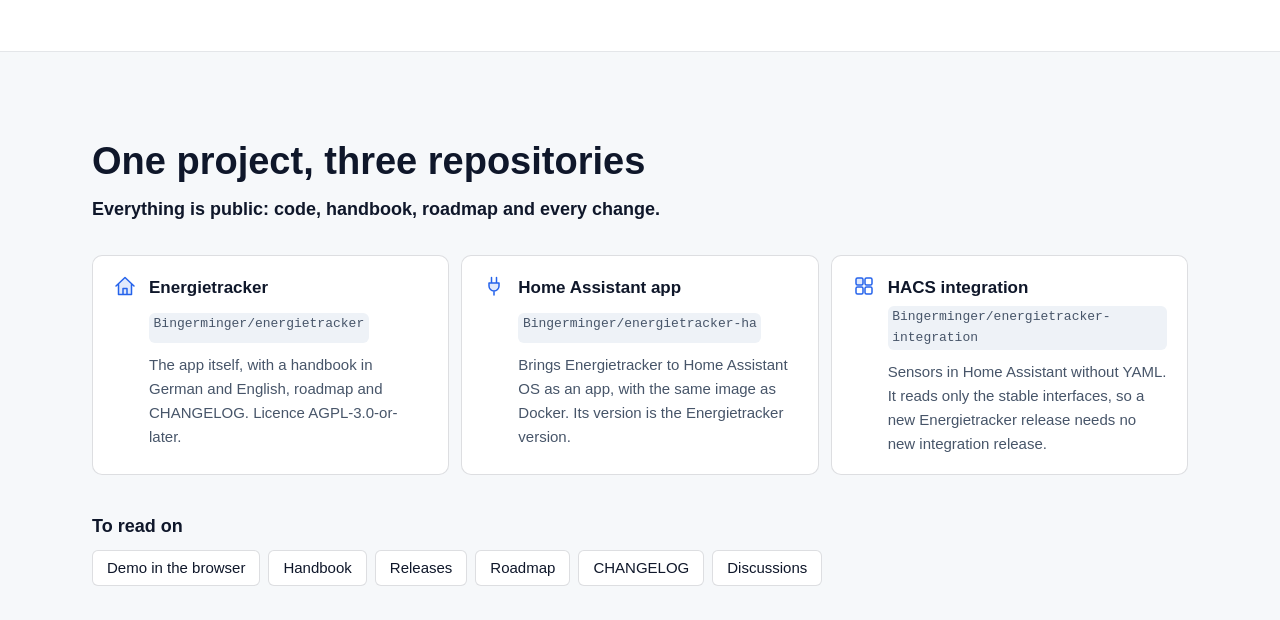
==== commit 821a4ed4: "Integration im Marketplace (ab Home Assistant 2026.11) oder in HACS" ====
--- a/en/index.html
+++ b/en/index.html
@@ -121,9 +121,9 @@
 <div class="ha__text">
 <ul class="zeilen zeilen--ha"><li data-c="ha-ingest"><svg class="ico ico--20" aria-hidden="true" focusable="false"><use href="#i-stecker"/></svg><span><strong>Readings arrive by themselves,</strong> daily or per quarter hour, protected by a key.</span></li><li data-c="ha-app"><svg class="ico ico--20" aria-hidden="true" focusable="false"><use href="#i-home"/></svg><span><strong>As an app in Home Assistant OS:</strong> in the sidebar, with your users and in Home Assistant backups.</span></li><li data-c="hacs"><svg class="ico ico--20" aria-hidden="true" focusable="false"><use href="#i-bausteine"/></svg><span><strong>Sensors without a line of YAML:</strong> To do, next appointment and per meter balance, consumption, forecast and days since the reading.</span></li><li data-c="ha-notify"><svg class="ico ico--20" aria-hidden="true" focusable="false"><use href="#i-glocke"/></svg><span><strong>Deadlines and new mail</strong> are sent by Energietracker itself as notifications.</span></li></ul>
 <h3>How it gets into Home Assistant</h3>
-<ol class="nummern"><li data-c="install-ha"><strong>Add the app:</strong> add the repository with one click, install and start Energietracker.</li><li data-c="install-hacs"><strong>Add sensors:</strong> the HACS integration as a custom repository, type Integration.</li><li data-c="ha-vorlagen"><strong>Send readings:</strong> under Connections › Home Assistant the templates are ready to copy.</li></ol>
-<p class="knoepfe"><a class="knopf knopf--haupt" href="https://my.home-assistant.io/redirect/supervisor_add_addon_repository/?repository_url=https%3A%2F%2Fgithub.com%2FBingerminger%2Fenergietracker-ha" data-c="install-ha">Add the app to Home Assistant</a><a class="knopf" href="https://my.home-assistant.io/redirect/hacs_repository/?owner=Bingerminger&amp;repository=energietracker-integration&amp;category=integration" data-c="install-hacs">Open in HACS</a><a href="https://github.com/Bingerminger/energietracker/blob/main/docs/en/anleitungen/home-assistant.md">Connecting Home Assistant</a></p>
-<div class="infobox infobox--info" data-c="ha-experimentell hacs-custom hacs-voraussetzung"><svg class="ico ico--20" aria-hidden="true" focusable="false"><use href="#i-info"/></svg><p class="infobox__text"><strong>Still young:</strong> the app is marked experimental, the HACS integration is a custom repository for now. It needs Energietracker 3.9.0 or later and Home Assistant 2026.3 or later.</p></div>
+<ol class="nummern"><li data-c="install-ha"><strong>Add the app:</strong> add the repository with one click, install and start Energietracker.</li><li data-c="install-hacs"><strong>Add sensors:</strong> the integration as a custom repository, in the Marketplace (Home Assistant 2026.11 or later, connect GitHub once) or in HACS.</li><li data-c="ha-vorlagen"><strong>Send readings:</strong> under Connections › Home Assistant the templates are ready to copy.</li></ol>
+<p class="knoepfe"><a class="knopf knopf--haupt" href="https://my.home-assistant.io/redirect/supervisor_add_addon_repository/?repository_url=https%3A%2F%2Fgithub.com%2FBingerminger%2Fenergietracker-ha" data-c="install-ha">Add the app to Home Assistant</a><a class="knopf" href="https://my.home-assistant.io/redirect/hacs_repository/?owner=Bingerminger&amp;repository=energietracker-integration&amp;category=integration" data-c="install-hacs">Open in Home Assistant</a><a href="https://github.com/Bingerminger/energietracker/blob/main/docs/en/anleitungen/home-assistant.md">Connecting Home Assistant</a></p>
+<div class="infobox infobox--info" data-c="ha-experimentell hacs-custom hacs-voraussetzung"><svg class="ico ico--20" aria-hidden="true" focusable="false"><use href="#i-info"/></svg><p class="infobox__text"><strong>Still young:</strong> the app is marked experimental, the integration is a custom repository in the Marketplace or in HACS for now. It needs Energietracker 3.9.0 or later and Home Assistant 2026.3 or later.</p></div>
 </div>
 <figure class="bild bild--schaubild" data-c="ha-ingest hacs daten-aussen"><a class="bild__rahmen" href="/assets/img/wegweiser/home-assistant.en.hell.svg"><picture><source media="(max-width: 599.98px) and (prefers-color-scheme: dark)" srcset="/assets/img/wegweiser/home-assistant.en.narrow.dunkel.svg" width="320" height="537" data-thema="dunkel" data-breite="(max-width: 599.98px)"><source media="(max-width: 599.98px)" srcset="/assets/img/wegweiser/home-assistant.en.narrow.hell.svg" width="320" height="537"><source media="(prefers-color-scheme: dark)" srcset="/assets/img/wegweiser/home-assistant.en.dunkel.svg" width="760" height="332" data-thema="dunkel"><img src="/assets/img/wegweiser/home-assistant.en.hell.svg" width="760" height="332" alt="Diagram With Home Assistant: smart meters, Home Assistant reads them and sends readings daily or per quarter hour to Energietracker, sensors, hints and appointments go back. evcc delivers charging sessions. Outside there is only the weather service with a rounded location, which can be switched off." loading="lazy" decoding="async"></picture><span class="unsichtbar"> Open the picture at full size</span></a><figcaption data-c="wegweiser">From the app’s setup guide, which shows six ways to work with Energietracker.</figcaption></figure>
 </div>
@@ -138,7 +138,7 @@
 <tbody><tr><th scope="row" data-label="Connection" data-c="aussen-wetter">Weather sync with Open-Meteo</th><td data-label="By default" data-c="aussen-wetter">on, can be switched off</td><td data-label="What goes out" data-c="aussen-wetter">your location rounded to about 1 km, once a day</td></tr><tr><th scope="row" data-label="Connection" data-c="aussen-ort">Place search at Open-Meteo</th><td data-label="By default" data-c="aussen-ort">only when you use it</td><td data-label="What goes out" data-c="aussen-ort">the place you search for</td></tr><tr><th scope="row" data-label="Connection" data-c="aussen-version">Note about new versions</th><td data-label="By default" data-c="aussen-version">off, you switch it on</td><td data-label="What goes out" data-c="aussen-version">once a day GitHub is asked for the newest version number</td></tr><tr><th scope="row" data-label="Connection" data-c="aussen-smard">Wholesale prices from SMARD</th><td data-label="By default" data-c="aussen-smard">only when you tap</td><td data-label="What goes out" data-c="aussen-smard">nothing of yours</td></tr><tr><th scope="row" data-label="Connection" data-c="aussen-heimnetz">Text recognition, evcc, Home Assistant</th><td data-label="By default" data-c="aussen-heimnetz">only when you set them up</td><td data-label="What goes out" data-c="aussen-heimnetz">only to your own services in your home network</td></tr><tr><th scope="row" data-label="Connection" data-c="aussen-cloud">Reading in the cloud, experimental</th><td data-label="By default" data-c="aussen-cloud">off, only an administrator switches it on</td><td data-label="What goes out" data-c="aussen-cloud">documents to the chosen service</td></tr><tr><th scope="row" data-label="Connection" data-c="mcp-aus">AI interface (MCP)</th><td data-label="By default" data-c="mcp-aus">off</td><td data-label="What goes out" data-c="mcp-aus">only answers to requests with a key of its own</td></tr></tbody></table>
 <p class="klein" data-c="vendored">Fonts, Chart.js and PDF.js ship with the repository, nothing is loaded from a CDN at runtime.</p></div>
 <div class="grenzen"><h3>What Energietracker cannot do yet</h3>
-<ul class="liste"><li data-c="grenze-wp-wetter"><strong>Weather-based forecast for heat pump, PV and battery:</strong> comes with v3.13, planned for 17 Nov 2026.</li><li data-c="ki-geprueft grenze-ki-nachfrage"><strong>AI:</strong> tested only with Open WebUI and Ollama. Whether another program asks before applying a change is not tested; that is why by default you confirm in the app.</li><li data-c="rechte-nur-de"><strong>Rights under German law only.</strong> In other countries the app shows no notes on rights.</li><li data-c="laender"><strong>At home in Germany in substance:</strong> for eight more countries, profiles set currency, formats and weather. There are no efficiency classes there, and the app does not convert currencies.</li><li data-c="ha-experimentell hacs-custom"><strong>Home Assistant:</strong> the app is experimental, the HACS integration a custom repository for now.</li><li data-c="grenze-iphone"><strong>iPhone and iPad</strong> are tested in the WebKit test browser, not on a real device.</li><li data-c="grenze-gegenlesen"><strong>Legal basis:</strong> before each release a person reads every line against the wording in force. For v3.11.0 that is still pending, as the page itself says.</li></ul>
+<ul class="liste"><li data-c="grenze-wp-wetter"><strong>Weather-based forecast for heat pump, PV and battery:</strong> comes with v3.13, planned for 17 Nov 2026.</li><li data-c="ki-geprueft grenze-ki-nachfrage"><strong>AI:</strong> tested only with Open WebUI and Ollama. Whether another program asks before applying a change is not tested; that is why by default you confirm in the app.</li><li data-c="rechte-nur-de"><strong>Rights under German law only.</strong> In other countries the app shows no notes on rights.</li><li data-c="laender"><strong>At home in Germany in substance:</strong> for eight more countries, profiles set currency, formats and weather. There are no efficiency classes there, and the app does not convert currencies.</li><li data-c="ha-experimentell hacs-custom"><strong>Home Assistant:</strong> the app is experimental, the integration a custom repository in the Marketplace or in HACS for now.</li><li data-c="grenze-iphone"><strong>iPhone and iPad</strong> are tested in the WebKit test browser, not on a real device.</li><li data-c="grenze-gegenlesen"><strong>Legal basis:</strong> before each release a person reads every line against the wording in force. For v3.11.0 that is still pending, as the page itself says.</li></ul>
 <p><a class="knopf" href="https://github.com/Bingerminger/energietracker/blob/main/CHANGELOG.en.md" data-c="grenzen-changelog">All known limits in the CHANGELOG</a></p></div>
 </div>
 </div></section>
@@ -161,7 +161,7 @@
 <h3 class="install__titel" id="iw-home"><svg class="ico ico--24" aria-hidden="true" focusable="false"><use href="#i-home"/></svg><span>Home Assistant OS</span></h3>
 <p class="install__fuer" data-c="ha-app">as an app with an entry in the sidebar</p>
 <ol><li data-c="install-ha"><a href="https://my.home-assistant.io/redirect/supervisor_add_addon_repository/?repository_url=https%3A%2F%2Fgithub.com%2FBingerminger%2Fenergietracker-ha">Add the repository with one click</a> or enter the address under Settings › Apps › ⋮ › Repositories:<div class="code"><pre tabindex="0"><code>https://github.com/Bingerminger/energietracker-ha</code></pre><button type="button" class="knopf knopf--klein kopier" hidden data-fertig="Copied">Copy</button></div></li><li data-c="install-ha">Install and start <strong>Energietracker</strong>.</li><li data-c="install-ha">Open it in the sidebar. The first person to open it administers the installation.</li></ol>
-<p class="klein" data-c="install-hacs"><strong>Sensors as well:</strong> the <a href="https://my.home-assistant.io/redirect/hacs_repository/?owner=Bingerminger&amp;repository=energietracker-integration&amp;category=integration">HACS integration</a> as a custom repository, type Integration.</p>
+<p class="klein" data-c="install-hacs"><strong>Sensors as well:</strong> the <a href="https://my.home-assistant.io/redirect/hacs_repository/?owner=Bingerminger&amp;repository=energietracker-integration&amp;category=integration">integration</a> as a custom repository, in the Marketplace from Home Assistant 2026.11 or in HACS.</p>
 <p class="install__fuss"><a class="knopf" href="https://github.com/Bingerminger/energietracker/blob/main/docs/en/anleitungen/home-assistant.md#as-an-app-in-home-assistant-os">As an app in Home Assistant OS</a></p>
 </section><section class="install" aria-labelledby="iw-block">
 <h3 class="install__titel" id="iw-block"><svg class="ico ico--24" aria-hidden="true" focusable="false"><use href="#i-block"/></svg><span>NAS and home server</span></h3>
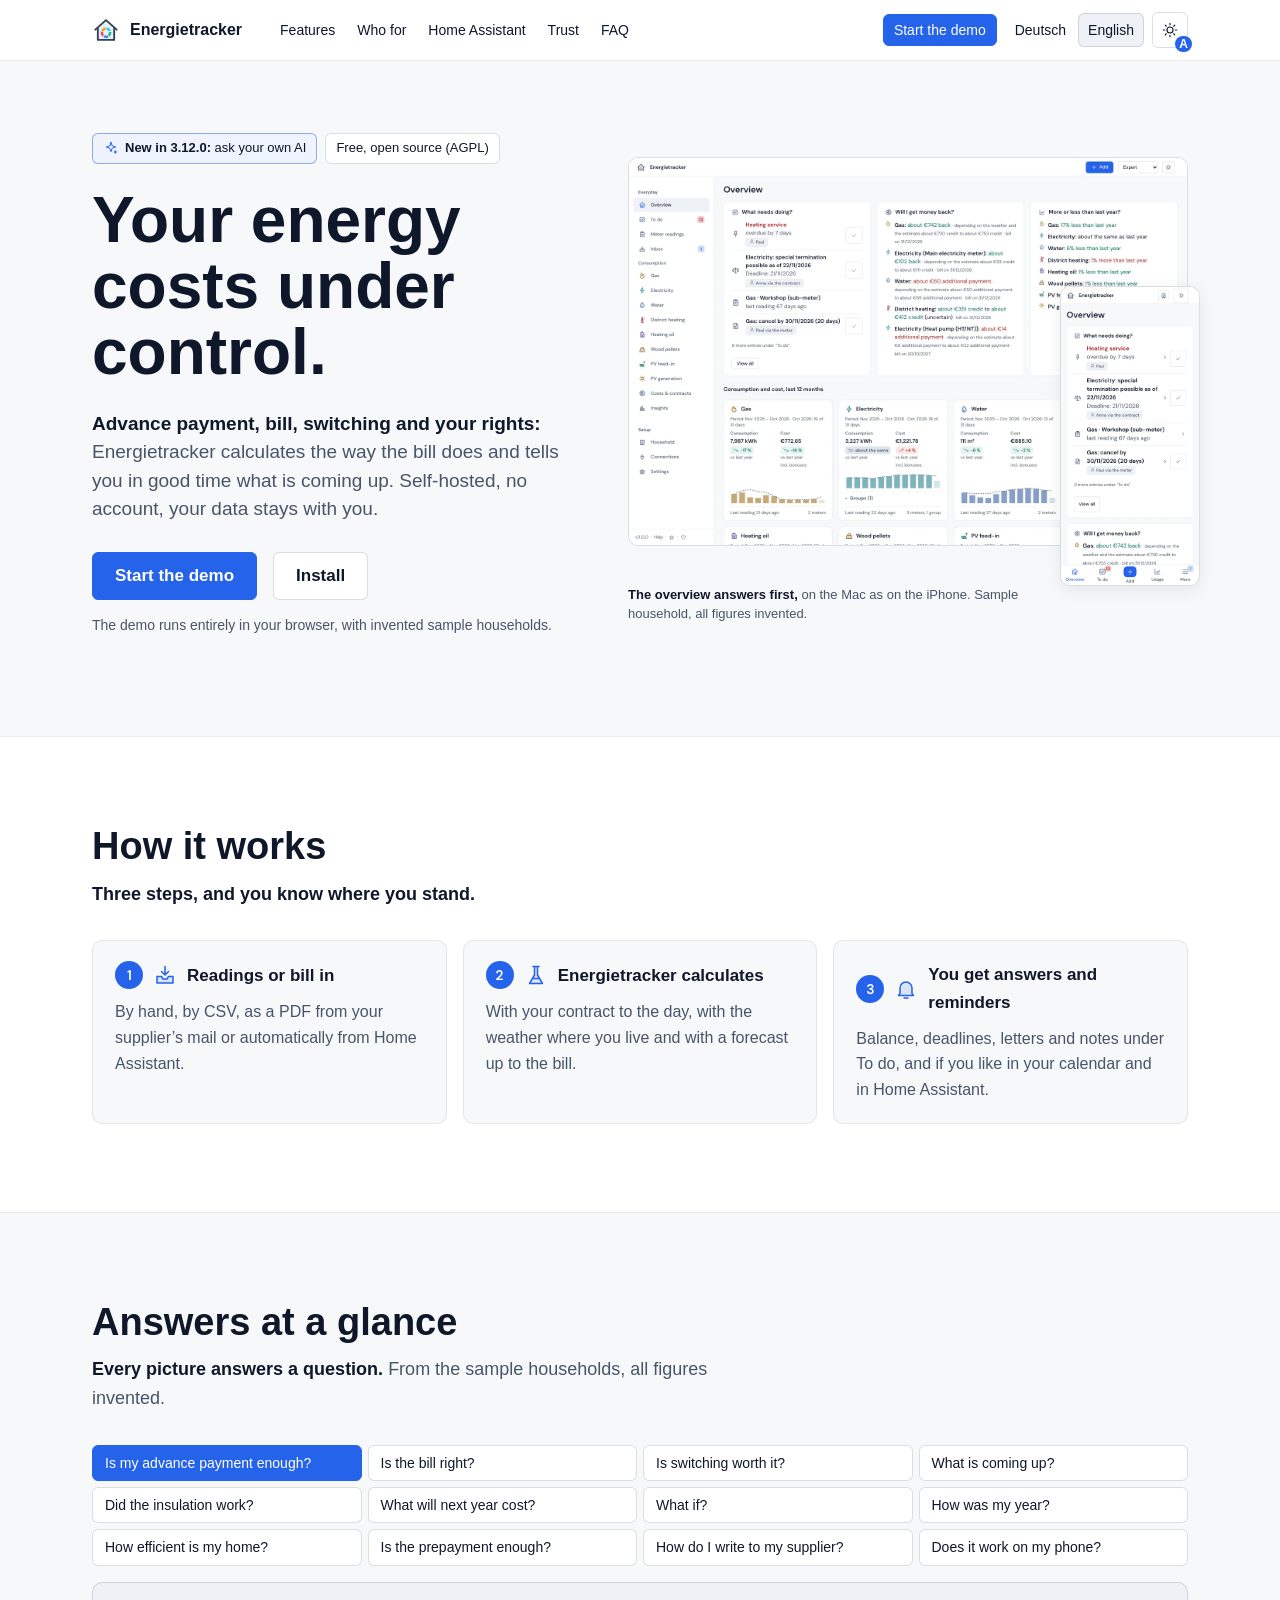
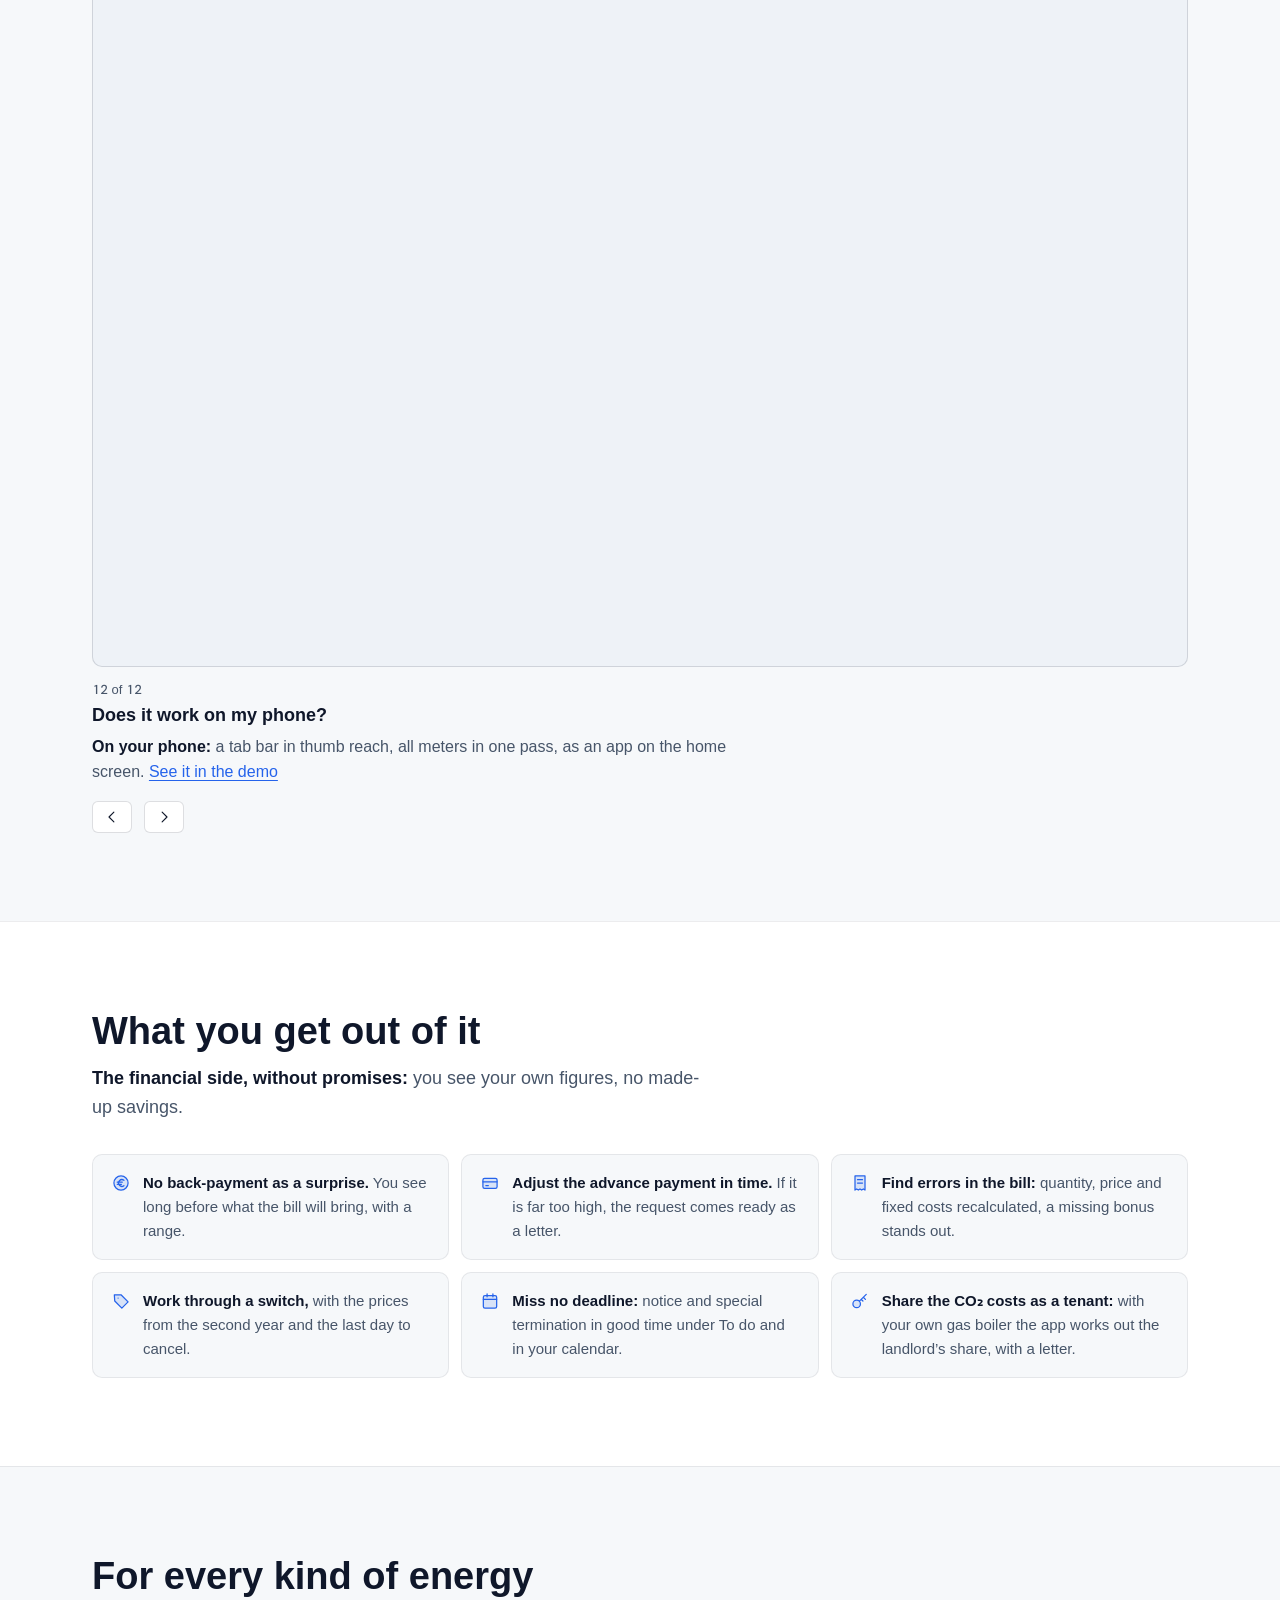
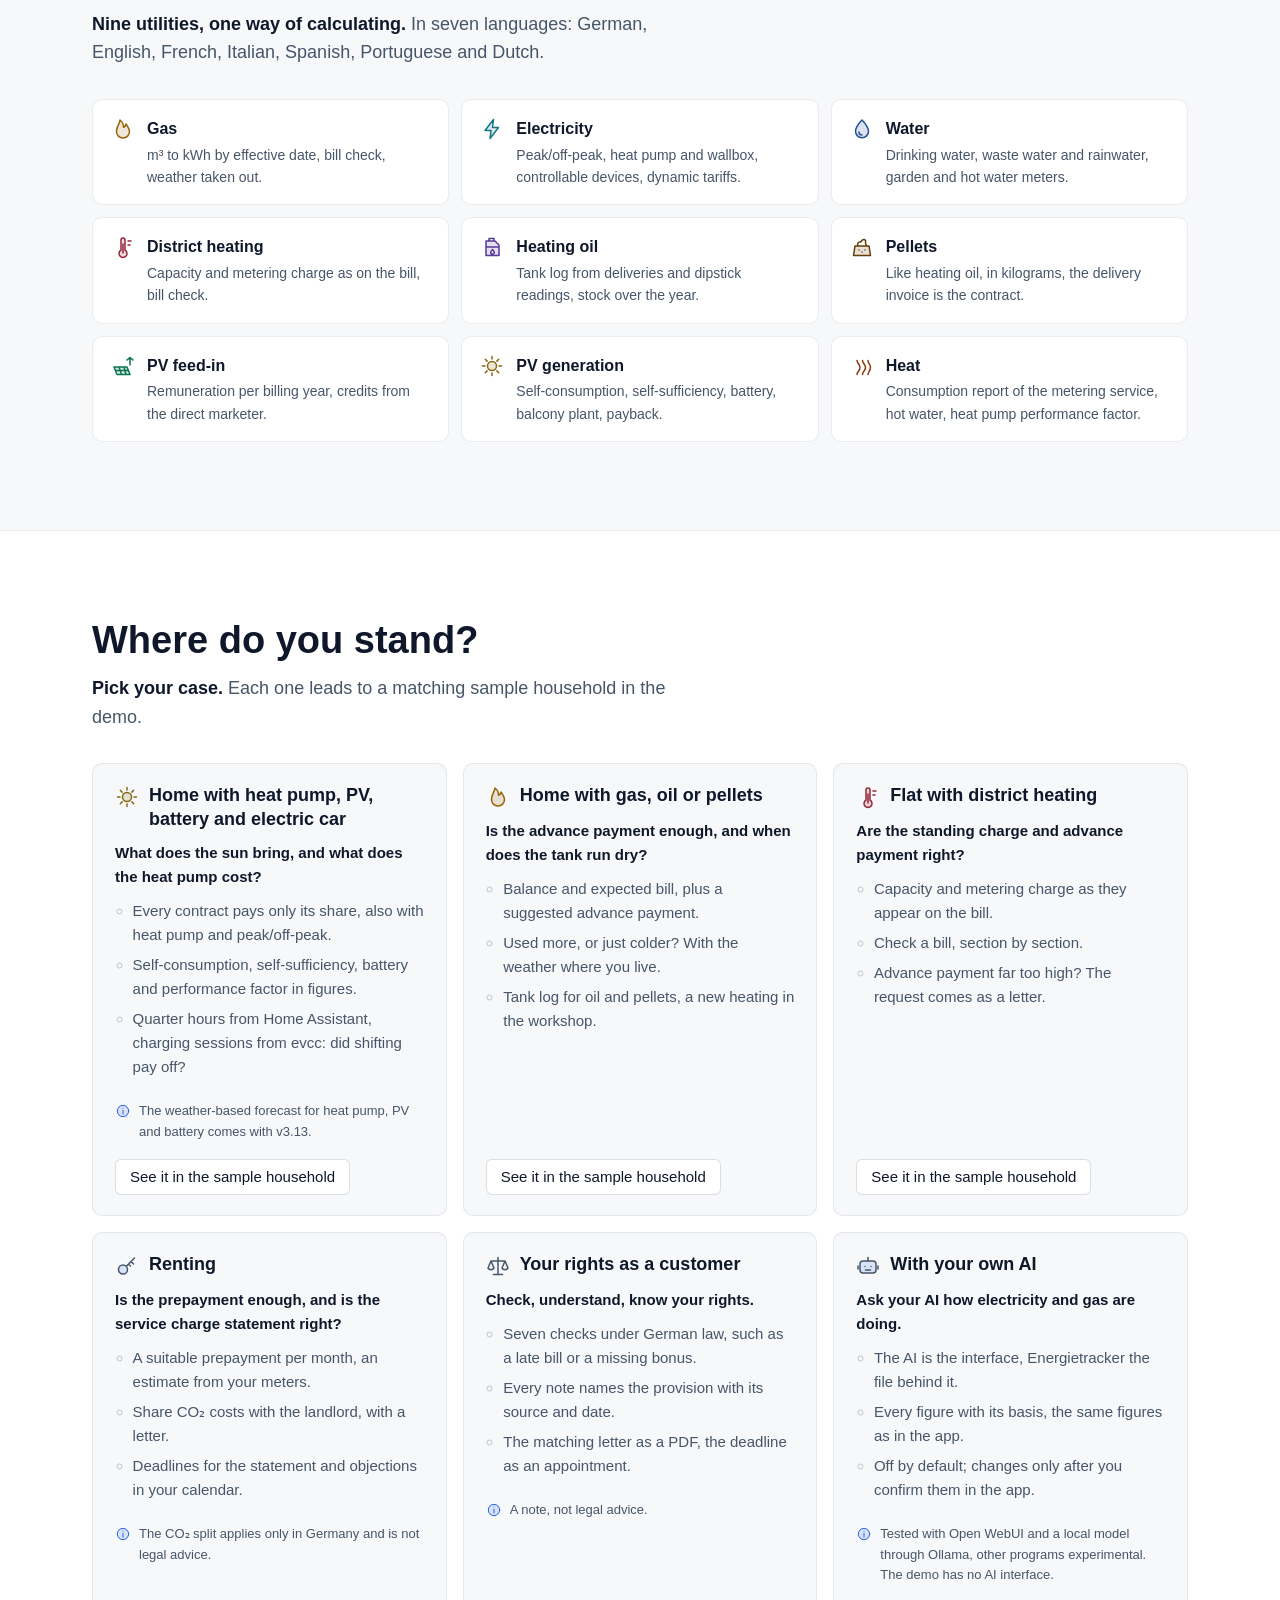
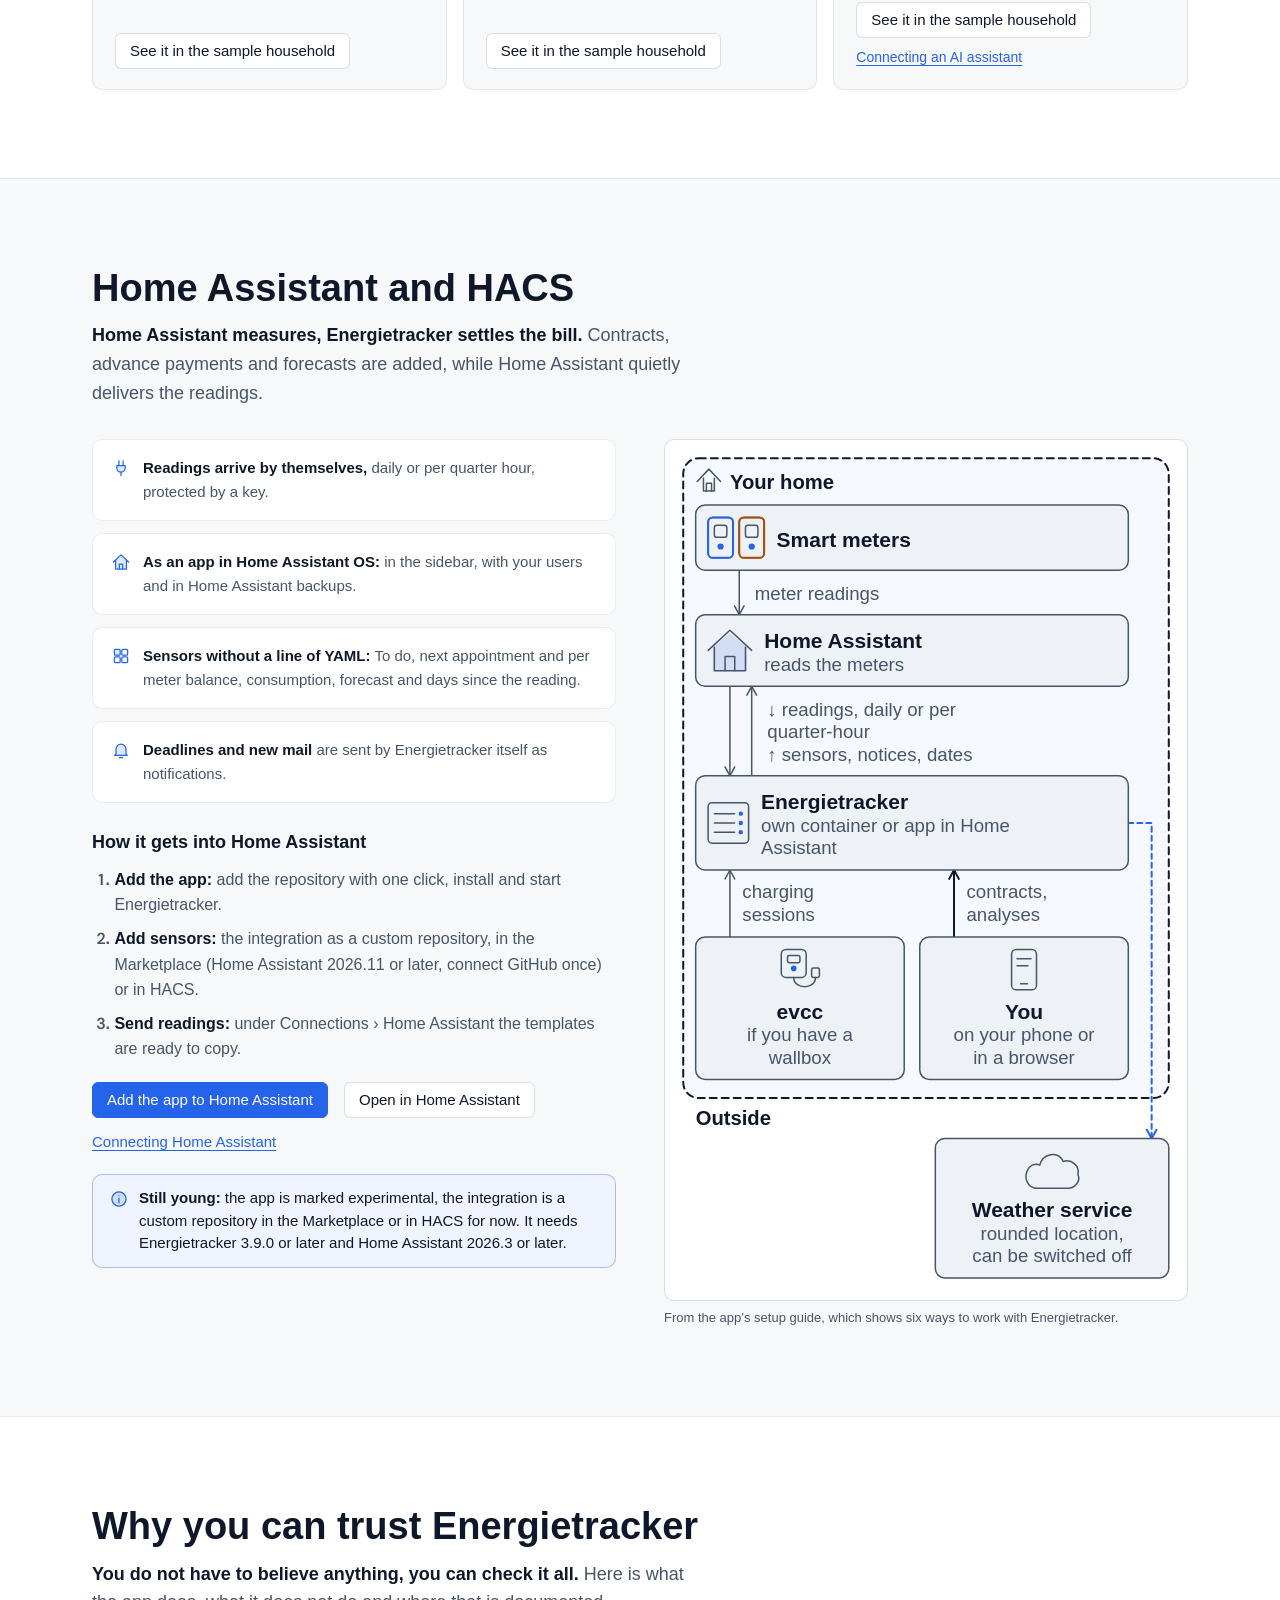
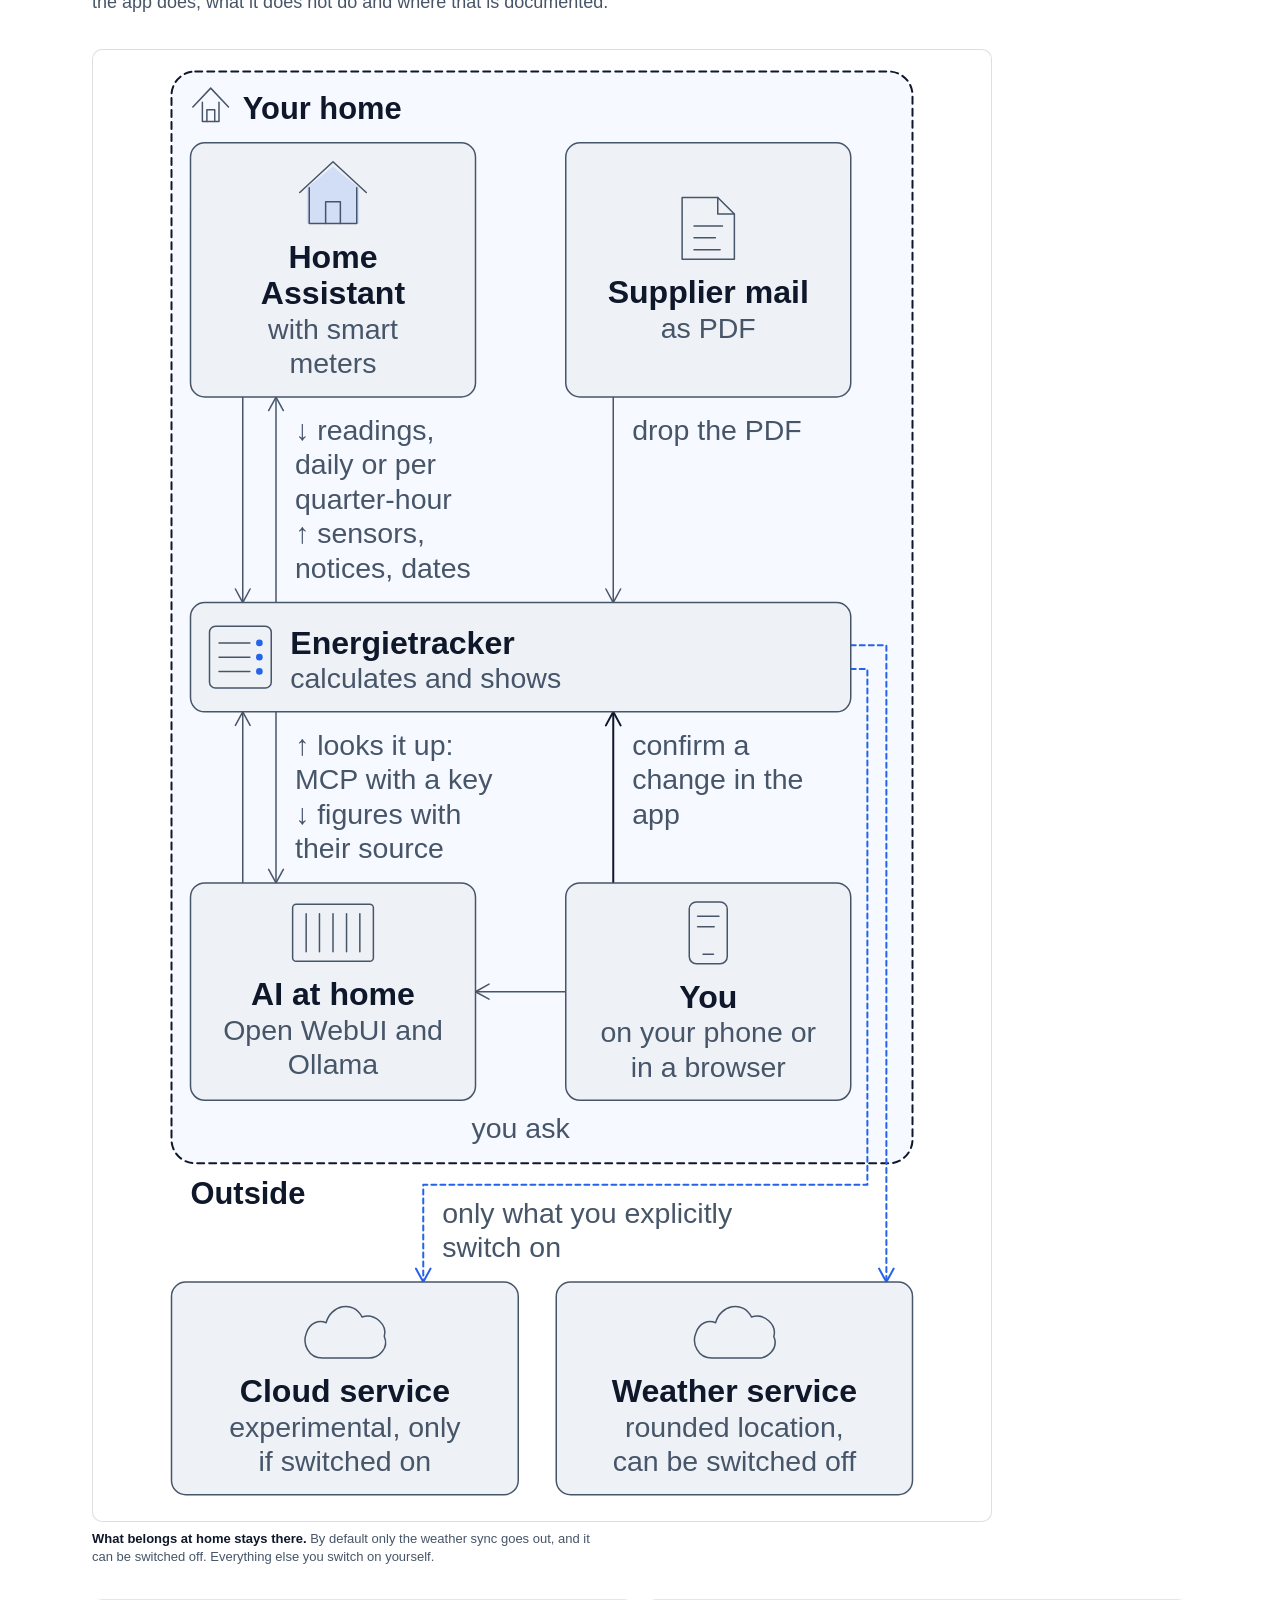
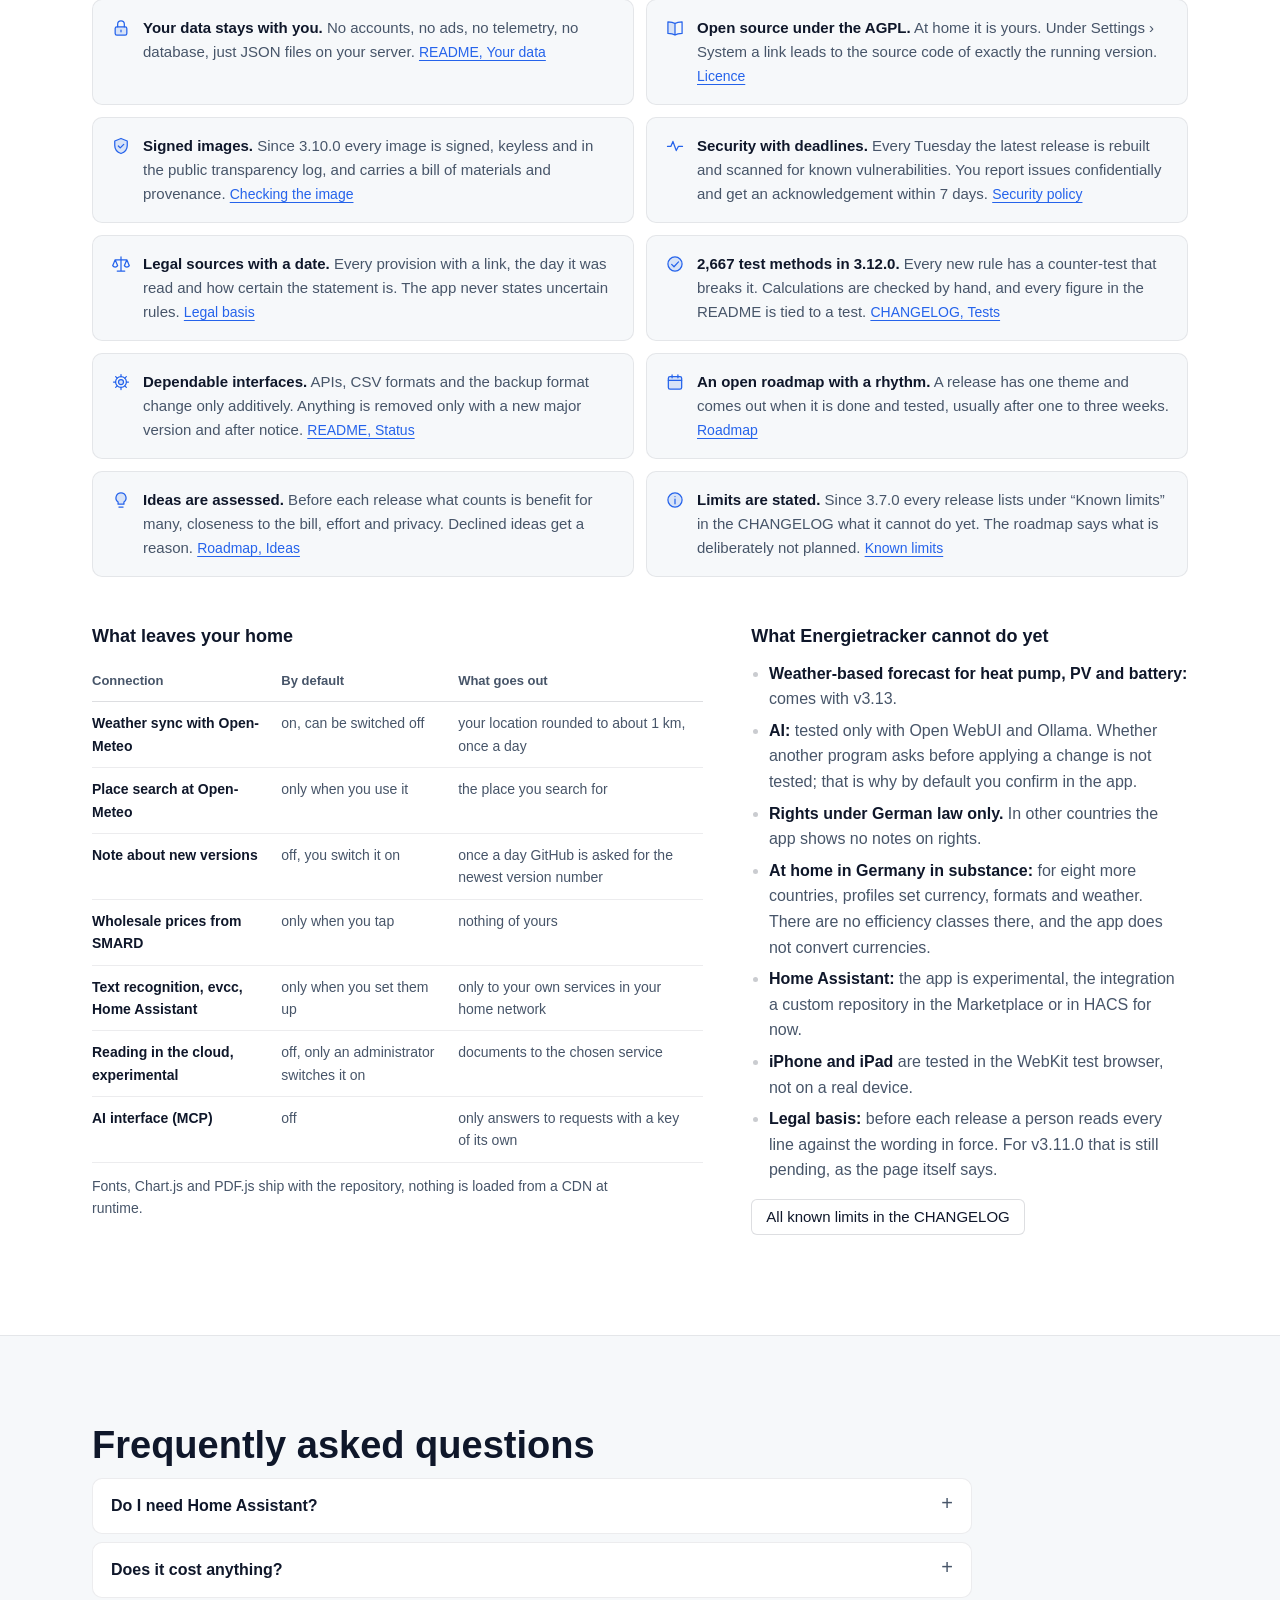
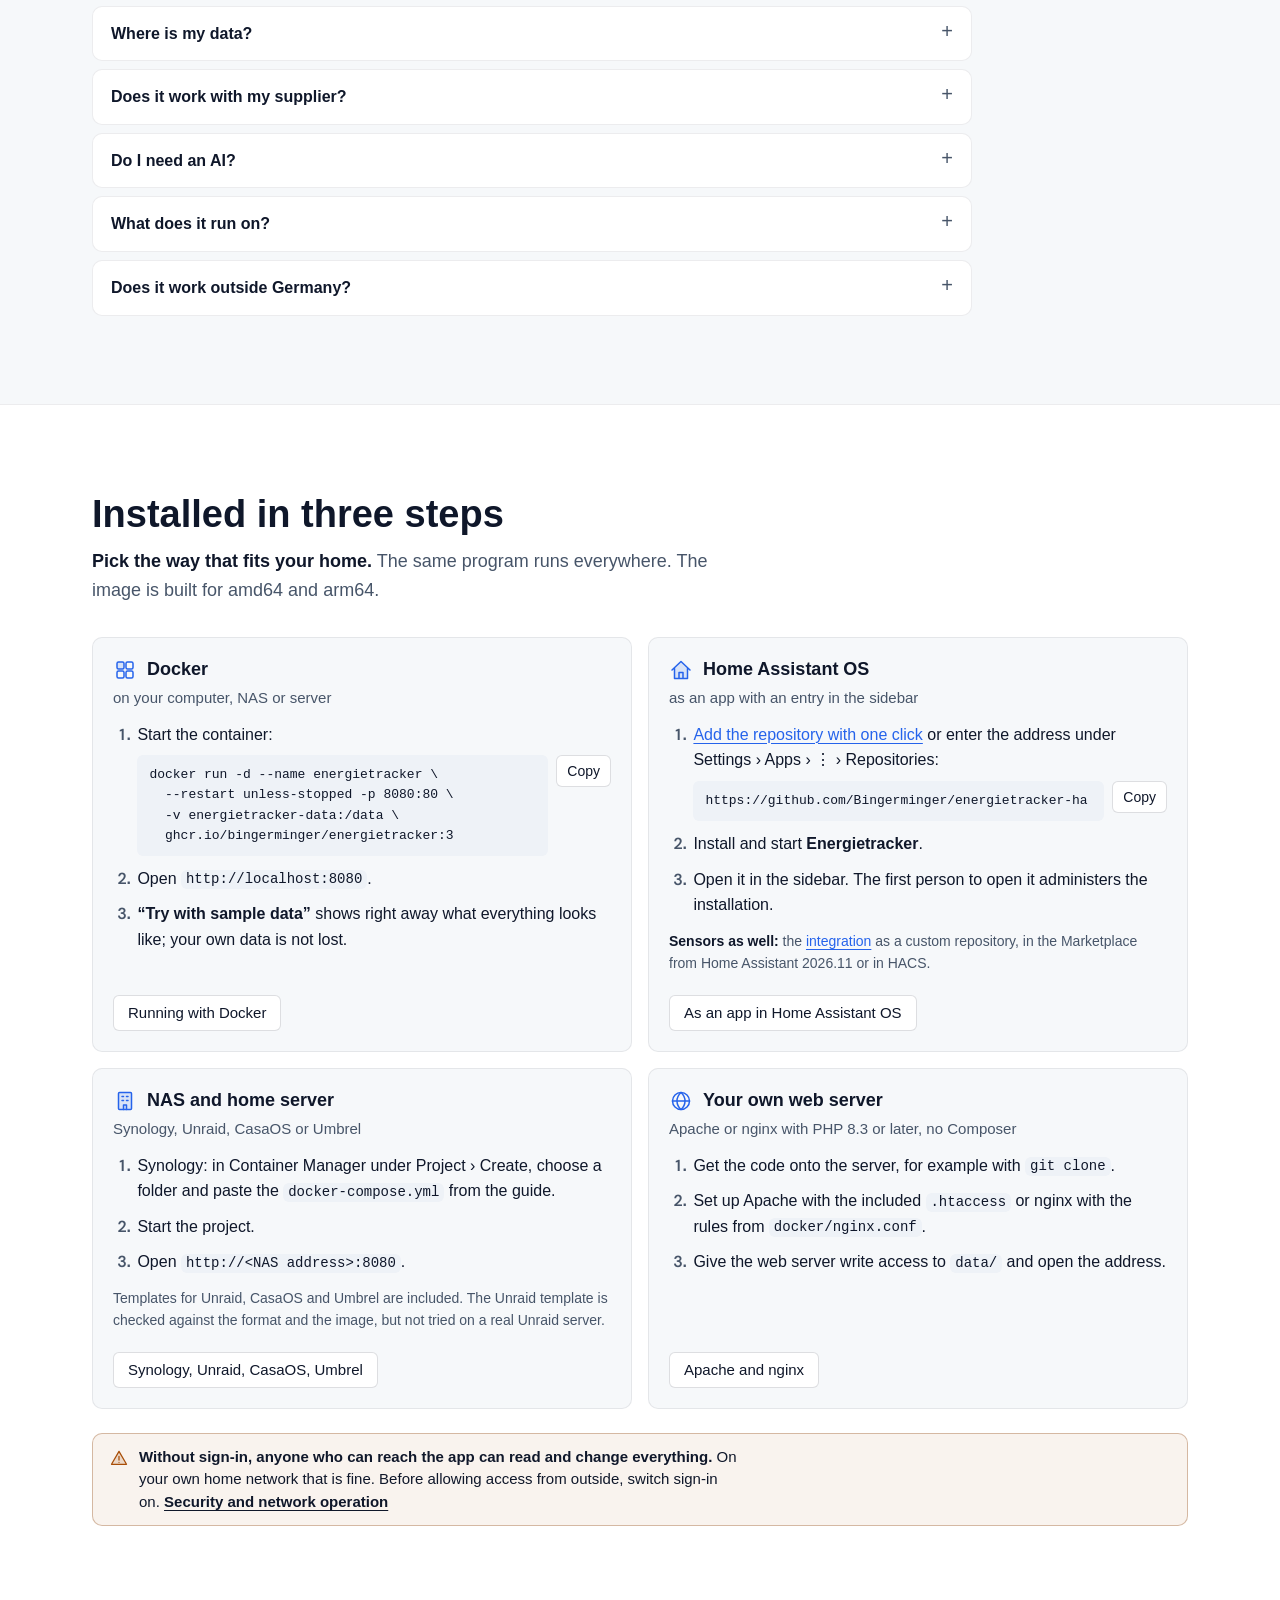
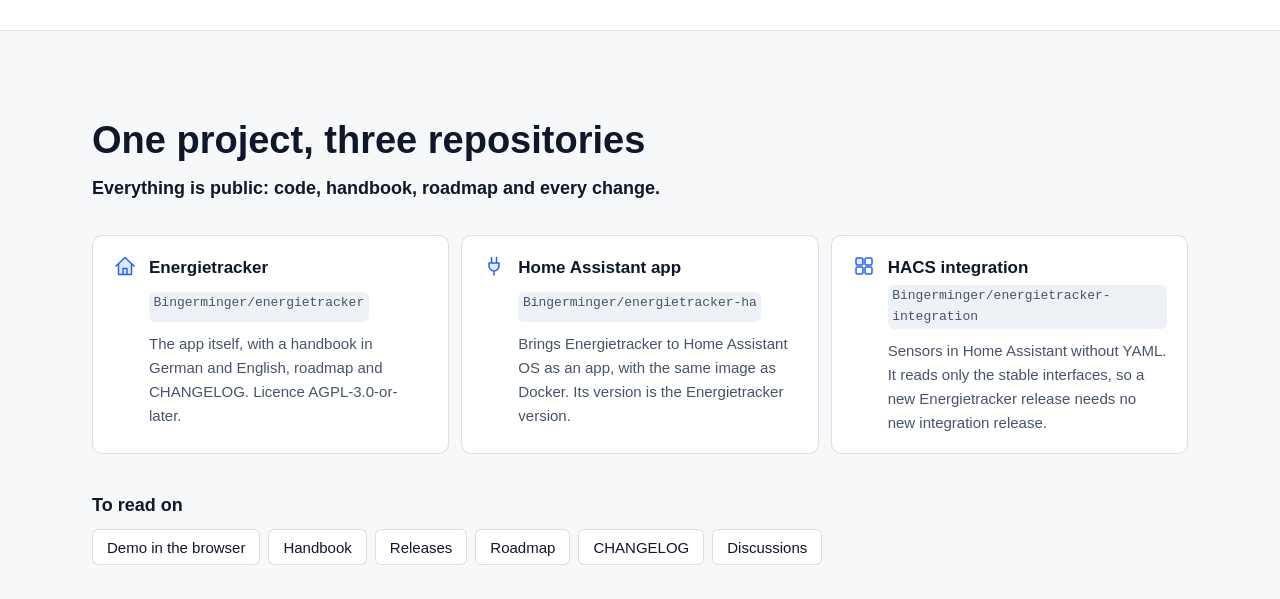
==== commit d9fd0f91: "v3.13 ohne festen Termin" ====
--- a/en/index.html
+++ b/en/index.html
@@ -63,7 +63,7 @@
 <h2 id="funktionen-t">Answers at a glance</h2><p class="abschnitt__lead" data-c="bsp-erfunden"><strong>Every picture answers a question.</strong> From the sample households, all figures invented.</p>
 <div class="slider" data-slider aria-roledescription="carousel" aria-labelledby="funktionen-t">
 <div class="slider__reiter" role="tablist" aria-label="Questions"><a role="tab" id="reiter-abschlag" href="#folie-abschlag" aria-controls="folie-abschlag" aria-selected="true">Is my advance payment enough?</a><a role="tab" id="reiter-rechnung" href="#folie-rechnung" aria-controls="folie-rechnung" aria-selected="false">Is the bill right?</a><a role="tab" id="reiter-wechsel" href="#folie-wechsel" aria-controls="folie-wechsel" aria-selected="false">Is switching worth it?</a><a role="tab" id="reiter-zutun" href="#folie-zutun" aria-controls="folie-zutun" aria-selected="false">What is coming up?</a><a role="tab" id="reiter-wirkung" href="#folie-wirkung" aria-controls="folie-wirkung" aria-selected="false">Did the insulation work?</a><a role="tab" id="reiter-prognose" href="#folie-prognose" aria-controls="folie-prognose" aria-selected="false">What will next year cost?</a><a role="tab" id="reiter-werkstatt" href="#folie-werkstatt" aria-controls="folie-werkstatt" aria-selected="false">What if?</a><a role="tab" id="reiter-jahr" href="#folie-jahr" aria-controls="folie-jahr" aria-selected="false">How was my year?</a><a role="tab" id="reiter-kennzahlen" href="#folie-kennzahlen" aria-controls="folie-kennzahlen" aria-selected="false">How efficient is my home?</a><a role="tab" id="reiter-miete" href="#folie-miete" aria-controls="folie-miete" aria-selected="false">Is the prepayment enough?</a><a role="tab" id="reiter-brief" href="#folie-brief" aria-controls="folie-brief" aria-selected="false">How do I write to my supplier?</a><a role="tab" id="reiter-handy" href="#folie-handy" aria-controls="folie-handy" aria-selected="false">Does it work on my phone?</a></div>
-<div class="slider__spur" data-spur><figure class="folie" id="folie-abschlag" role="tabpanel" aria-labelledby="reiter-abschlag" aria-roledescription="slide" data-c="saldo"><div class="folie__medium"><a href="/assets/img/screens/gas.en.webp"><picture><img src="/assets/img/screens/gas.en.webp" width="1220" height="762" alt="Gas in the sample household: consumption, cost, advance payments with balance, daily average and CO₂, below the balance on the day of the last reading and the expected credit." loading="lazy" decoding="async"></picture><span class="unsichtbar"> Open the picture at full size</span></a></div><figcaption class="folie__text"><span class="folie__zahl">1 of 12</span><b class="folie__frage">Is my advance payment enough?</b><span data-c="saldo abschlag"><strong>Balance per contract,</strong> measured up to the last reading and expected at the bill, plus a suggested advance payment.</span> <a class="folie__demo" href="https://bingerminger.github.io/energietracker/?persona=showcase&amp;lang=en#/utility/gas" data-c="demo-routen">See it in the demo</a></figcaption></figure><figure class="folie" id="folie-rechnung" role="tabpanel" aria-labelledby="reiter-rechnung" aria-roledescription="slide" data-c="rechnung-pruefen gas-umrechnung"><div class="folie__medium"><a href="/assets/img/screens/rechnung.en.webp"><picture><img src="/assets/img/screens/rechnung.en.webp" width="1220" height="762" alt="Check a bill for gas: per section period, readings, days, m³, condition factor, calorific value, kWh, price, consumption cost and fixed costs." loading="lazy" decoding="async"></picture><span class="unsichtbar"> Open the picture at full size</span></a></div><figcaption class="folie__text"><span class="folie__zahl">2 of 12</span><b class="folie__frage">Is the bill right?</b><span data-c="rechnung-pruefen"><strong>Check a bill</strong> recalculates the supplier’s bill section by section and says “fits” or “check”, with reasons.</span> <a class="folie__demo" href="https://bingerminger.github.io/energietracker/?persona=showcase&amp;lang=en#/bill-check" data-c="demo-routen">See it in the demo</a></figcaption></figure><figure class="folie" id="folie-wechsel" role="tabpanel" aria-labelledby="reiter-wechsel" aria-roledescription="slide" data-c="wechsel"><div class="folie__medium"><a href="/assets/img/screens/wechsel.en.webp"><picture><img src="/assets/img/screens/wechsel.en.webp" width="1220" height="490" alt="Tariff switch: expected annual consumption to copy, switching possible at the contract end and the last day to cancel." loading="lazy" decoding="async"></picture><span class="unsichtbar"> Open the picture at full size</span></a></div><figcaption class="folie__text"><span class="folie__zahl">3 of 12</span><b class="folie__frage">Is switching worth it?</b><span data-c="wechsel"><strong>Tariff switch</strong> gives the expected annual consumption for the comparison site, the switching date and the last day to cancel.</span> <a class="folie__demo" href="https://bingerminger.github.io/energietracker/?persona=showcase&amp;lang=en#/tariffs" data-c="demo-routen">See it in the demo</a></figcaption></figure><figure class="folie" id="folie-zutun" role="tabpanel" aria-labelledby="reiter-zutun" aria-roledescription="slide" data-c="zutun"><div class="folie__medium"><a href="/assets/img/screens/zutun.en.webp"><picture><img src="/assets/img/screens/zutun.en.webp" width="1220" height="762" alt="To do: open items with deadlines, notice dates, expected bills and the people in charge, with filters by kind." loading="lazy" decoding="async"></picture><span class="unsichtbar"> Open the picture at full size</span></a></div><figcaption class="folie__text"><span class="folie__zahl">4 of 12</span><b class="folie__frage">What is coming up?</b><span data-c="zutun kalender"><strong>To do</strong> gathers deadlines, appointments, recommendations, rights and mail in one list, also as a subscription in your own calendar.</span> <a class="folie__demo" href="https://bingerminger.github.io/energietracker/?persona=showcase&amp;lang=en#/todo" data-c="demo-routen">See it in the demo</a></figcaption></figure><figure class="folie" id="folie-wirkung" role="tabpanel" aria-labelledby="reiter-wirkung" aria-roledescription="slide" data-c="zaesur wetter"><div class="folie__medium"><a href="/assets/img/screens/analyse.en.webp"><picture><img src="/assets/img/screens/analyse.en.webp" width="1220" height="762" alt="Analysis: effect of the measure with consumption per degree day before and after, below the curves of consumption against degree days and the year-on-year comparison." loading="lazy" decoding="async"></picture><span class="unsichtbar"> Open the picture at full size</span></a></div><figcaption class="folie__text"><span class="folie__zahl">5 of 12</span><b class="folie__frage">Did the insulation work?</b><span data-c="zaesur wetter"><strong>The analysis</strong> measures the effect of a renovation per degree day and says whether it is statistically supported. Used more, or just colder? Every month stands against its expectation for that weather.</span> <a class="folie__demo" href="https://bingerminger.github.io/energietracker/?persona=showcase&amp;lang=en#/analysis" data-c="demo-routen">See it in the demo</a></figcaption></figure><figure class="folie" id="folie-prognose" role="tabpanel" aria-labelledby="reiter-prognose" aria-roledescription="slide" data-c="prognose"><div class="folie__medium"><a href="/assets/img/screens/prognose.en.webp"><picture><img src="/assets/img/screens/prognose.en.webp" width="792" height="664" alt="Forecast: costs summed over the year and consumption month by month with a band, base case and scenario." loading="lazy" decoding="async"></picture><span class="unsichtbar"> Open the picture at full size</span></a></div><figcaption class="folie__text"><span class="folie__zahl">6 of 12</span><b class="folie__frage">What will next year cost?</b><span data-c="prognose"><strong>The forecast</strong> looks up to 24 months ahead, with an uncertainty band and the prices that apply then.</span> <a class="folie__demo" href="https://bingerminger.github.io/energietracker/?persona=showcase&amp;lang=en#/forecast" data-c="demo-routen">See it in the demo</a></figcaption></figure><figure class="folie" id="folie-werkstatt" role="tabpanel" aria-labelledby="reiter-werkstatt" aria-roledescription="slide" data-c="werkstatt"><div class="folie__medium"><a href="/assets/img/screens/werkstatt.en.webp"><picture><img src="/assets/img/screens/werkstatt.en.webp" width="1220" height="762" alt="Forecast workshop for gas, example cold winter: examples to click, controls for winter, saving and tariff, next to them the result with cost, consumption, advance payment and balance at the bill." loading="lazy" decoding="async"></picture><span class="unsichtbar"> Open the picture at full size</span></a></div><figcaption class="folie__text"><span class="folie__zahl">7 of 12</span><b class="folie__frage">What if?</b><span data-c="werkstatt werkstatt-pv heizungstausch werkstatt-annahmen"><strong>The workshop</strong> runs winter, insulation, room temperature, tariff, PV, battery or a new heating through your own data. Every assumption is shown.</span> <a class="folie__demo" href="https://bingerminger.github.io/energietracker/?persona=showcase&amp;lang=en#/forecast" data-c="demo-routen">See it in the demo</a></figcaption></figure><figure class="folie" id="folie-jahr" role="tabpanel" aria-labelledby="reiter-jahr" aria-roledescription="slide" data-c="jahresbericht"><div class="folie__medium"><a href="/assets/img/screens/jahresbericht.en.webp"><picture><img src="/assets/img/screens/jahresbericht.en.webp" width="890" height="740" alt="Annual report 2025: the essentials with cost, energy consumption and CO₂, below at a glance cost, consumption and bill." loading="lazy" decoding="async"></picture><span class="unsichtbar"> Open the picture at full size</span></a></div><figcaption class="folie__text"><span class="folie__zahl">8 of 12</span><b class="folie__frage">How was my year?</b><span data-c="jahresbericht"><strong>The annual report</strong> sums up the year for readers without a technical background: the essentials first, as a PDF to print or pass on.</span> <a class="folie__demo" href="https://bingerminger.github.io/energietracker/?persona=showcase&amp;lang=en#/report" data-c="demo-routen">See it in the demo</a></figcaption></figure><figure class="folie" id="folie-kennzahlen" role="tabpanel" aria-labelledby="reiter-kennzahlen" aria-roledescription="slide" data-c="kennzahlen"><div class="folie__medium"><a href="/assets/img/screens/kennzahlen.en.webp"><picture><img src="/assets/img/screens/kennzahlen.en.webp" width="1220" height="740" alt="Key figures: efficiency 2025 per utility with class, comparison with traffic light and the stock in the oil tank and pellet store." loading="lazy" decoding="async"></picture><span class="unsichtbar"> Open the picture at full size</span></a></div><figcaption class="folie__text"><span class="folie__zahl">9 of 12</span><b class="folie__frage">How efficient is my home?</b><span data-c="kennzahlen"><strong>Key figures:</strong> efficiency in kWh per m² with a class, the comparison against reference values as a traffic light and the stock in your tanks.</span> <a class="folie__demo" href="https://bingerminger.github.io/energietracker/?persona=showcase&amp;lang=en#/figures" data-c="demo-routen">See it in the demo</a></figcaption></figure><figure class="folie" id="folie-miete" role="tabpanel" aria-labelledby="reiter-miete" aria-roledescription="slide" data-c="miete-vorauszahlung co2"><div class="folie__medium"><a href="/assets/img/screens/miete.en.webp"><picture><img src="/assets/img/screens/miete.en.webp" width="1220" height="780" alt="Tenancy in the renting sample household: expected costs, prepaid, a small credit likely, suitable prepayment per month, below sharing CO₂ costs with stage and landlord’s share." loading="lazy" decoding="async"></picture><span class="unsichtbar"> Open the picture at full size</span></a></div><figcaption class="folie__text"><span class="folie__zahl">10 of 12</span><b class="folie__frage">Is the prepayment enough?</b><span data-c="miete-vorauszahlung co2"><strong>Renting:</strong> prepayment against the expected costs, with a suitable prepayment per month and the split of CO₂ costs with the landlord.</span> <a class="folie__demo" href="https://bingerminger.github.io/energietracker/?persona=mieterin&amp;lang=en#/tenancy" data-c="demo-routen">See it in the demo</a></figcaption></figure><figure class="folie" id="folie-brief" role="tabpanel" aria-labelledby="reiter-brief" aria-roledescription="slide" data-c="briefe"><div class="folie__medium"><a href="/assets/img/screens/brief.en.webp"><picture><img src="/assets/img/screens/brief.en.webp" width="970" height="810" alt="Dialog Draft a letter, special termination: details from household and contract, below the preview of the letter and the buttons Copy text and Download PDF." loading="lazy" decoding="async"></picture><span class="unsichtbar"> Open the picture at full size</span></a></div><figcaption class="folie__text"><span class="folie__zahl">11 of 12</span><b class="folie__frage">How do I write to my supplier?</b><span data-c="briefe"><strong>Letters</strong> as text and PDF, from fixed templates and your data. You send it yourself.</span> <a class="folie__demo" href="https://bingerminger.github.io/energietracker/?persona=showcase&amp;lang=en#/todo?art=rights" data-c="demo-routen">See it in the demo</a></figcaption></figure><figure class="folie folie--handy" id="folie-handy" role="tabpanel" aria-labelledby="reiter-handy" aria-roledescription="slide" data-c="handy"><div class="folie__medium"><a href="/assets/img/screens/erfassen.en.webp"><picture><img src="/assets/img/screens/erfassen.en.webp" width="780" height="1688" alt="Capture on the iPhone: the sheet with meter reading, delivery, appointment and document, the tab bar at the bottom." loading="lazy" decoding="async"></picture><span class="unsichtbar"> Open the picture at full size</span></a></div><figcaption class="folie__text"><span class="folie__zahl">12 of 12</span><b class="folie__frage">Does it work on my phone?</b><span data-c="handy"><strong>On your phone:</strong> a tab bar in thumb reach, all meters in one pass, as an app on the home screen.</span> <a class="folie__demo" href="https://bingerminger.github.io/energietracker/?persona=showcase&amp;lang=en#/zaehlerstaende" data-c="demo-routen">See it in the demo</a></figcaption></figure></div>
+<div class="slider__spur" data-spur><figure class="folie" id="folie-abschlag" role="tabpanel" aria-labelledby="reiter-abschlag" aria-roledescription="slide" data-c="saldo"><div class="folie__medium"><a href="/assets/img/screens/gas.en.webp"><picture><source media="(prefers-color-scheme: dark)" srcset="/assets/img/screens/gas-dunkel.en.webp" width="1220" height="762" data-thema="dunkel"><img src="/assets/img/screens/gas.en.webp" width="1220" height="762" alt="Gas in the sample household: consumption, cost, advance payments with balance, daily average and CO₂, below the balance on the day of the last reading and the expected credit." loading="lazy" decoding="async"></picture><span class="unsichtbar"> Open the picture at full size</span></a></div><figcaption class="folie__text"><span class="folie__zahl">1 of 12</span><b class="folie__frage">Is my advance payment enough?</b><span data-c="saldo abschlag"><strong>Balance per contract,</strong> measured up to the last reading and expected at the bill, plus a suggested advance payment.</span> <a class="folie__demo" href="https://bingerminger.github.io/energietracker/?persona=showcase&amp;lang=en#/utility/gas" data-c="demo-routen">See it in the demo</a></figcaption></figure><figure class="folie" id="folie-rechnung" role="tabpanel" aria-labelledby="reiter-rechnung" aria-roledescription="slide" data-c="rechnung-pruefen gas-umrechnung"><div class="folie__medium"><a href="/assets/img/screens/rechnung.en.webp"><picture><source media="(prefers-color-scheme: dark)" srcset="/assets/img/screens/rechnung-dunkel.en.webp" width="1220" height="762" data-thema="dunkel"><img src="/assets/img/screens/rechnung.en.webp" width="1220" height="762" alt="Check a bill for gas: per section period, readings, days, m³, condition factor, calorific value, kWh, price, consumption cost and fixed costs." loading="lazy" decoding="async"></picture><span class="unsichtbar"> Open the picture at full size</span></a></div><figcaption class="folie__text"><span class="folie__zahl">2 of 12</span><b class="folie__frage">Is the bill right?</b><span data-c="rechnung-pruefen"><strong>Check a bill</strong> recalculates the supplier’s bill section by section and says “fits” or “check”, with reasons.</span> <a class="folie__demo" href="https://bingerminger.github.io/energietracker/?persona=showcase&amp;lang=en#/bill-check" data-c="demo-routen">See it in the demo</a></figcaption></figure><figure class="folie" id="folie-wechsel" role="tabpanel" aria-labelledby="reiter-wechsel" aria-roledescription="slide" data-c="wechsel"><div class="folie__medium"><a href="/assets/img/screens/wechsel.en.webp"><picture><source media="(prefers-color-scheme: dark)" srcset="/assets/img/screens/wechsel-dunkel.en.webp" width="1220" height="490" data-thema="dunkel"><img src="/assets/img/screens/wechsel.en.webp" width="1220" height="490" alt="Tariff switch: expected annual consumption to copy, switching possible at the contract end and the last day to cancel." loading="lazy" decoding="async"></picture><span class="unsichtbar"> Open the picture at full size</span></a></div><figcaption class="folie__text"><span class="folie__zahl">3 of 12</span><b class="folie__frage">Is switching worth it?</b><span data-c="wechsel"><strong>Tariff switch</strong> gives the expected annual consumption for the comparison site, the switching date and the last day to cancel.</span> <a class="folie__demo" href="https://bingerminger.github.io/energietracker/?persona=showcase&amp;lang=en#/tariffs" data-c="demo-routen">See it in the demo</a></figcaption></figure><figure class="folie" id="folie-zutun" role="tabpanel" aria-labelledby="reiter-zutun" aria-roledescription="slide" data-c="zutun"><div class="folie__medium"><a href="/assets/img/screens/zutun.en.webp"><picture><source media="(prefers-color-scheme: dark)" srcset="/assets/img/screens/zutun-dunkel.en.webp" width="1220" height="762" data-thema="dunkel"><img src="/assets/img/screens/zutun.en.webp" width="1220" height="762" alt="To do: open items with deadlines, notice dates, expected bills and the people in charge, with filters by kind." loading="lazy" decoding="async"></picture><span class="unsichtbar"> Open the picture at full size</span></a></div><figcaption class="folie__text"><span class="folie__zahl">4 of 12</span><b class="folie__frage">What is coming up?</b><span data-c="zutun kalender"><strong>To do</strong> gathers deadlines, appointments, recommendations, rights and mail in one list, also as a subscription in your own calendar.</span> <a class="folie__demo" href="https://bingerminger.github.io/energietracker/?persona=showcase&amp;lang=en#/todo" data-c="demo-routen">See it in the demo</a></figcaption></figure><figure class="folie" id="folie-wirkung" role="tabpanel" aria-labelledby="reiter-wirkung" aria-roledescription="slide" data-c="zaesur wetter"><div class="folie__medium"><a href="/assets/img/screens/analyse.en.webp"><picture><source media="(prefers-color-scheme: dark)" srcset="/assets/img/screens/analyse-dunkel.en.webp" width="1220" height="762" data-thema="dunkel"><img src="/assets/img/screens/analyse.en.webp" width="1220" height="762" alt="Analysis: effect of the measure with consumption per degree day before and after, below the curves of consumption against degree days and the year-on-year comparison." loading="lazy" decoding="async"></picture><span class="unsichtbar"> Open the picture at full size</span></a></div><figcaption class="folie__text"><span class="folie__zahl">5 of 12</span><b class="folie__frage">Did the insulation work?</b><span data-c="zaesur wetter"><strong>The analysis</strong> measures the effect of a renovation per degree day and says whether it is statistically supported. Used more, or just colder? Every month stands against its expectation for that weather.</span> <a class="folie__demo" href="https://bingerminger.github.io/energietracker/?persona=showcase&amp;lang=en#/analysis" data-c="demo-routen">See it in the demo</a></figcaption></figure><figure class="folie" id="folie-prognose" role="tabpanel" aria-labelledby="reiter-prognose" aria-roledescription="slide" data-c="prognose"><div class="folie__medium"><a href="/assets/img/screens/prognose.en.webp"><picture><source media="(prefers-color-scheme: dark)" srcset="/assets/img/screens/prognose-dunkel.en.webp" width="792" height="664" data-thema="dunkel"><img src="/assets/img/screens/prognose.en.webp" width="792" height="664" alt="Forecast: costs summed over the year and consumption month by month with a band, base case and scenario." loading="lazy" decoding="async"></picture><span class="unsichtbar"> Open the picture at full size</span></a></div><figcaption class="folie__text"><span class="folie__zahl">6 of 12</span><b class="folie__frage">What will next year cost?</b><span data-c="prognose"><strong>The forecast</strong> looks up to 24 months ahead, with an uncertainty band and the prices that apply then.</span> <a class="folie__demo" href="https://bingerminger.github.io/energietracker/?persona=showcase&amp;lang=en#/forecast" data-c="demo-routen">See it in the demo</a></figcaption></figure><figure class="folie" id="folie-werkstatt" role="tabpanel" aria-labelledby="reiter-werkstatt" aria-roledescription="slide" data-c="werkstatt"><div class="folie__medium"><a href="/assets/img/screens/werkstatt.en.webp"><picture><source media="(prefers-color-scheme: dark)" srcset="/assets/img/screens/werkstatt-dunkel.en.webp" width="1220" height="762" data-thema="dunkel"><img src="/assets/img/screens/werkstatt.en.webp" width="1220" height="762" alt="Forecast workshop for gas, example cold winter: examples to click, controls for winter, saving and tariff, next to them the result with cost, consumption, advance payment and balance at the bill." loading="lazy" decoding="async"></picture><span class="unsichtbar"> Open the picture at full size</span></a></div><figcaption class="folie__text"><span class="folie__zahl">7 of 12</span><b class="folie__frage">What if?</b><span data-c="werkstatt werkstatt-pv heizungstausch werkstatt-annahmen"><strong>The workshop</strong> runs winter, insulation, room temperature, tariff, PV, battery or a new heating through your own data. Every assumption is shown.</span> <a class="folie__demo" href="https://bingerminger.github.io/energietracker/?persona=showcase&amp;lang=en#/forecast" data-c="demo-routen">See it in the demo</a></figcaption></figure><figure class="folie" id="folie-jahr" role="tabpanel" aria-labelledby="reiter-jahr" aria-roledescription="slide" data-c="jahresbericht"><div class="folie__medium"><a href="/assets/img/screens/jahresbericht.en.webp"><picture><source media="(prefers-color-scheme: dark)" srcset="/assets/img/screens/jahresbericht-dunkel.en.webp" width="890" height="740" data-thema="dunkel"><img src="/assets/img/screens/jahresbericht.en.webp" width="890" height="740" alt="Annual report 2025: the essentials with cost, energy consumption and CO₂, below at a glance cost, consumption and bill." loading="lazy" decoding="async"></picture><span class="unsichtbar"> Open the picture at full size</span></a></div><figcaption class="folie__text"><span class="folie__zahl">8 of 12</span><b class="folie__frage">How was my year?</b><span data-c="jahresbericht"><strong>The annual report</strong> sums up the year for readers without a technical background: the essentials first, as a PDF to print or pass on.</span> <a class="folie__demo" href="https://bingerminger.github.io/energietracker/?persona=showcase&amp;lang=en#/report" data-c="demo-routen">See it in the demo</a></figcaption></figure><figure class="folie" id="folie-kennzahlen" role="tabpanel" aria-labelledby="reiter-kennzahlen" aria-roledescription="slide" data-c="kennzahlen"><div class="folie__medium"><a href="/assets/img/screens/kennzahlen.en.webp"><picture><source media="(prefers-color-scheme: dark)" srcset="/assets/img/screens/kennzahlen-dunkel.en.webp" width="1220" height="740" data-thema="dunkel"><img src="/assets/img/screens/kennzahlen.en.webp" width="1220" height="740" alt="Key figures: efficiency 2025 per utility with class, comparison with traffic light and the stock in the oil tank and pellet store." loading="lazy" decoding="async"></picture><span class="unsichtbar"> Open the picture at full size</span></a></div><figcaption class="folie__text"><span class="folie__zahl">9 of 12</span><b class="folie__frage">How efficient is my home?</b><span data-c="kennzahlen"><strong>Key figures:</strong> efficiency in kWh per m² with a class, the comparison against reference values as a traffic light and the stock in your tanks.</span> <a class="folie__demo" href="https://bingerminger.github.io/energietracker/?persona=showcase&amp;lang=en#/figures" data-c="demo-routen">See it in the demo</a></figcaption></figure><figure class="folie" id="folie-miete" role="tabpanel" aria-labelledby="reiter-miete" aria-roledescription="slide" data-c="miete-vorauszahlung co2"><div class="folie__medium"><a href="/assets/img/screens/miete.en.webp"><picture><source media="(prefers-color-scheme: dark)" srcset="/assets/img/screens/miete-dunkel.en.webp" width="1220" height="780" data-thema="dunkel"><img src="/assets/img/screens/miete.en.webp" width="1220" height="780" alt="Tenancy in the renting sample household: expected costs, prepaid, a small credit likely, suitable prepayment per month, below sharing CO₂ costs with stage and landlord’s share." loading="lazy" decoding="async"></picture><span class="unsichtbar"> Open the picture at full size</span></a></div><figcaption class="folie__text"><span class="folie__zahl">10 of 12</span><b class="folie__frage">Is the prepayment enough?</b><span data-c="miete-vorauszahlung co2"><strong>Renting:</strong> prepayment against the expected costs, with a suitable prepayment per month and the split of CO₂ costs with the landlord.</span> <a class="folie__demo" href="https://bingerminger.github.io/energietracker/?persona=mieterin&amp;lang=en#/tenancy" data-c="demo-routen">See it in the demo</a></figcaption></figure><figure class="folie" id="folie-brief" role="tabpanel" aria-labelledby="reiter-brief" aria-roledescription="slide" data-c="briefe"><div class="folie__medium"><a href="/assets/img/screens/brief.en.webp"><picture><source media="(prefers-color-scheme: dark)" srcset="/assets/img/screens/brief-dunkel.en.webp" width="970" height="810" data-thema="dunkel"><img src="/assets/img/screens/brief.en.webp" width="970" height="810" alt="Dialog Draft a letter, special termination: details from household and contract, below the preview of the letter and the buttons Copy text and Download PDF." loading="lazy" decoding="async"></picture><span class="unsichtbar"> Open the picture at full size</span></a></div><figcaption class="folie__text"><span class="folie__zahl">11 of 12</span><b class="folie__frage">How do I write to my supplier?</b><span data-c="briefe"><strong>Letters</strong> as text and PDF, from fixed templates and your data. You send it yourself.</span> <a class="folie__demo" href="https://bingerminger.github.io/energietracker/?persona=showcase&amp;lang=en#/todo?art=rights" data-c="demo-routen">See it in the demo</a></figcaption></figure><figure class="folie folie--handy" id="folie-handy" role="tabpanel" aria-labelledby="reiter-handy" aria-roledescription="slide" data-c="handy"><div class="folie__medium"><a href="/assets/img/screens/erfassen.en.webp"><picture><source media="(prefers-color-scheme: dark)" srcset="/assets/img/screens/erfassen-dunkel.en.webp" width="780" height="1688" data-thema="dunkel"><img src="/assets/img/screens/erfassen.en.webp" width="780" height="1688" alt="Capture on the iPhone: the sheet with meter reading, delivery, appointment and document, the tab bar at the bottom." loading="lazy" decoding="async"></picture><span class="unsichtbar"> Open the picture at full size</span></a></div><figcaption class="folie__text"><span class="folie__zahl">12 of 12</span><b class="folie__frage">Does it work on my phone?</b><span data-c="handy"><strong>On your phone:</strong> a tab bar in thumb reach, all meters in one pass, as an app on the home screen.</span> <a class="folie__demo" href="https://bingerminger.github.io/energietracker/?persona=showcase&amp;lang=en#/zaehlerstaende" data-c="demo-routen">See it in the demo</a></figcaption></figure></div>
 <div class="slider__steuerung" hidden><button type="button" class="knopf knopf--klein" data-zurueck aria-label="Previous picture"><svg class="ico" aria-hidden="true" focusable="false"><use href="#i-links"/></svg></button><span class="slider__stand unsichtbar" aria-live="polite" data-stand="{n} of {m}">1 of 12</span><button type="button" class="knopf knopf--klein" data-weiter aria-label="Next picture"><svg class="ico" aria-hidden="true" focusable="false"><use href="#i-rechts"/></svg></button></div>
 </div>
 </div></section>
@@ -81,7 +81,7 @@
 <h3 class="karte__titel"><svg class="ico ico--24 ico--art art-pv_erzeugung" aria-hidden="true" focusable="false"><use href="#i-art-pv_erzeugung"/></svg><span>Home with heat pump, PV, battery and electric car</span></h3>
 <p class="karte__frage"><strong>What does the sun bring, and what does the heat pump cost?</strong></p>
 <ul class="liste"><li data-c="messkonzept">Every contract pays only its share, also with heat pump and peak/off-peak.</li><li data-c="pv jaz">Self-consumption, self-sufficiency, battery and performance factor in figures.</li><li data-c="viertelstunden flex evcc">Quarter hours from Home Assistant, charging sessions from evcc: did shifting pay off?</li></ul>
-<p class="karte__ehrlich" data-c="grenze-wp-wetter"><svg class="ico ico--16" aria-hidden="true" focusable="false"><use href="#i-info"/></svg><span>The weather-based forecast for heat pump, PV and battery comes with v3.13, planned for 17 Nov 2026.</span></p>
+<p class="karte__ehrlich" data-c="grenze-wp-wetter"><svg class="ico ico--16" aria-hidden="true" focusable="false"><use href="#i-info"/></svg><span>The weather-based forecast for heat pump, PV and battery comes with v3.13.</span></p>
 <p class="karte__links"><a class="knopf" href="https://bingerminger.github.io/energietracker/?persona=eigenheim-modern&amp;lang=en#/" data-c="demo-routen">See it in the sample household</a></p>
 </li><li id="heizen" class="karte">
 <h3 class="karte__titel"><svg class="ico ico--24 ico--art art-gas" aria-hidden="true" focusable="false"><use href="#i-art-gas"/></svg><span>Home with gas, oil or pellets</span></h3>
@@ -138,7 +138,7 @@
 <tbody><tr><th scope="row" data-label="Connection" data-c="aussen-wetter">Weather sync with Open-Meteo</th><td data-label="By default" data-c="aussen-wetter">on, can be switched off</td><td data-label="What goes out" data-c="aussen-wetter">your location rounded to about 1 km, once a day</td></tr><tr><th scope="row" data-label="Connection" data-c="aussen-ort">Place search at Open-Meteo</th><td data-label="By default" data-c="aussen-ort">only when you use it</td><td data-label="What goes out" data-c="aussen-ort">the place you search for</td></tr><tr><th scope="row" data-label="Connection" data-c="aussen-version">Note about new versions</th><td data-label="By default" data-c="aussen-version">off, you switch it on</td><td data-label="What goes out" data-c="aussen-version">once a day GitHub is asked for the newest version number</td></tr><tr><th scope="row" data-label="Connection" data-c="aussen-smard">Wholesale prices from SMARD</th><td data-label="By default" data-c="aussen-smard">only when you tap</td><td data-label="What goes out" data-c="aussen-smard">nothing of yours</td></tr><tr><th scope="row" data-label="Connection" data-c="aussen-heimnetz">Text recognition, evcc, Home Assistant</th><td data-label="By default" data-c="aussen-heimnetz">only when you set them up</td><td data-label="What goes out" data-c="aussen-heimnetz">only to your own services in your home network</td></tr><tr><th scope="row" data-label="Connection" data-c="aussen-cloud">Reading in the cloud, experimental</th><td data-label="By default" data-c="aussen-cloud">off, only an administrator switches it on</td><td data-label="What goes out" data-c="aussen-cloud">documents to the chosen service</td></tr><tr><th scope="row" data-label="Connection" data-c="mcp-aus">AI interface (MCP)</th><td data-label="By default" data-c="mcp-aus">off</td><td data-label="What goes out" data-c="mcp-aus">only answers to requests with a key of its own</td></tr></tbody></table>
 <p class="klein" data-c="vendored">Fonts, Chart.js and PDF.js ship with the repository, nothing is loaded from a CDN at runtime.</p></div>
 <div class="grenzen"><h3>What Energietracker cannot do yet</h3>
-<ul class="liste"><li data-c="grenze-wp-wetter"><strong>Weather-based forecast for heat pump, PV and battery:</strong> comes with v3.13, planned for 17 Nov 2026.</li><li data-c="ki-geprueft grenze-ki-nachfrage"><strong>AI:</strong> tested only with Open WebUI and Ollama. Whether another program asks before applying a change is not tested; that is why by default you confirm in the app.</li><li data-c="rechte-nur-de"><strong>Rights under German law only.</strong> In other countries the app shows no notes on rights.</li><li data-c="laender"><strong>At home in Germany in substance:</strong> for eight more countries, profiles set currency, formats and weather. There are no efficiency classes there, and the app does not convert currencies.</li><li data-c="ha-experimentell hacs-custom"><strong>Home Assistant:</strong> the app is experimental, the integration a custom repository in the Marketplace or in HACS for now.</li><li data-c="grenze-iphone"><strong>iPhone and iPad</strong> are tested in the WebKit test browser, not on a real device.</li><li data-c="grenze-gegenlesen"><strong>Legal basis:</strong> before each release a person reads every line against the wording in force. For v3.11.0 that is still pending, as the page itself says.</li></ul>
+<ul class="liste"><li data-c="grenze-wp-wetter"><strong>Weather-based forecast for heat pump, PV and battery:</strong> comes with v3.13.</li><li data-c="ki-geprueft grenze-ki-nachfrage"><strong>AI:</strong> tested only with Open WebUI and Ollama. Whether another program asks before applying a change is not tested; that is why by default you confirm in the app.</li><li data-c="rechte-nur-de"><strong>Rights under German law only.</strong> In other countries the app shows no notes on rights.</li><li data-c="laender"><strong>At home in Germany in substance:</strong> for eight more countries, profiles set currency, formats and weather. There are no efficiency classes there, and the app does not convert currencies.</li><li data-c="ha-experimentell hacs-custom"><strong>Home Assistant:</strong> the app is experimental, the integration a custom repository in the Marketplace or in HACS for now.</li><li data-c="grenze-iphone"><strong>iPhone and iPad</strong> are tested in the WebKit test browser, not on a real device.</li><li data-c="grenze-gegenlesen"><strong>Legal basis:</strong> before each release a person reads every line against the wording in force. For v3.11.0 that is still pending, as the page itself says.</li></ul>
 <p><a class="knopf" href="https://github.com/Bingerminger/energietracker/blob/main/CHANGELOG.en.md" data-c="grenzen-changelog">All known limits in the CHANGELOG</a></p></div>
 </div>
 </div></section>
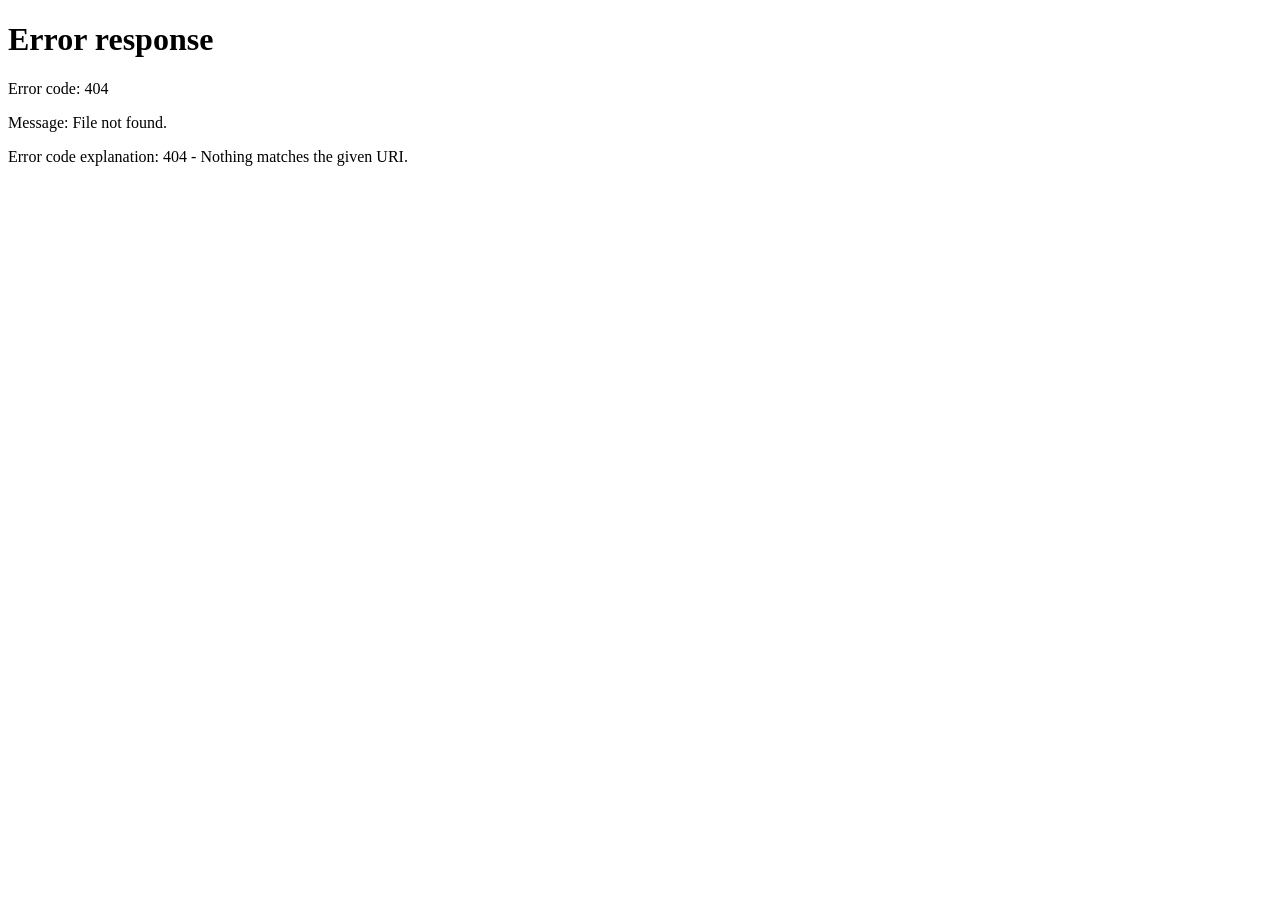
==== commit f04b3579: "Zentrale Startseite für alle Projekte; die Energietracker-Seite ist nach /energietracker/ umgezogen " ====
--- a/en/index.html
+++ b/en/index.html
@@ -1,203 +1,13 @@
 <!doctype html>
-<html lang="en">
+<html lang="de">
 <head>
 <meta charset="utf-8">
-<meta name="viewport" content="width=device-width, initial-scale=1, viewport-fit=cover">
-<title>Energietracker: your energy costs under control, self-hosted</title>
-<meta name="description" content="Advance payment, bill, switching and your rights for electricity, gas, water, heat and PV. Calculates the way the bill does and reminds you of deadlines. Free, open source, your data stays with you.">
-<meta name="color-scheme" content="light dark">
-<meta name="theme-color" content="#ffffff" media="(prefers-color-scheme: light)">
-<meta name="theme-color" content="#111827" media="(prefers-color-scheme: dark)">
-<script>(function(){try{var m=localStorage.getItem('projektseite.thema');if(m==='light'||m==='dark'){document.documentElement.setAttribute('data-theme',m);}}catch(e){}})();</script>
-<link rel="canonical" href="https://bingerminger.github.io/en/">
-<link rel="alternate" hreflang="de" href="https://bingerminger.github.io/">
-<link rel="alternate" hreflang="en" href="https://bingerminger.github.io/en/">
-<link rel="alternate" hreflang="x-default" href="https://bingerminger.github.io/">
-<meta property="og:type" content="website">
-<meta property="og:site_name" content="Energietracker">
-<meta property="og:title" content="Energietracker: your energy costs under control, self-hosted">
-<meta property="og:description" content="Advance payment, bill, switching and your rights for electricity, gas, water, heat and PV. Calculates the way the bill does and reminds you of deadlines. Free, open source, your data stays with you.">
-<meta property="og:url" content="https://bingerminger.github.io/en/">
-<meta property="og:image" content="https://bingerminger.github.io/assets/img/vorschau.en.png">
-<meta property="og:image:width" content="1280">
-<meta property="og:image:height" content="640">
-<meta property="og:image:alt" content="Energietracker: your energy costs under control, self-hosted">
-<meta property="og:locale" content="en_GB">
-<meta name="twitter:card" content="summary_large_image">
-<link rel="icon" href="/favicon.ico" sizes="any">
-<link rel="icon" href="/assets/img/logo.svg" type="image/svg+xml">
-<link rel="apple-touch-icon" href="/assets/img/apple-touch-icon.png">
-<link rel="preload" href="/assets/fonts/dm-sans.woff2" as="font" type="font/woff2" crossorigin>
-<link rel="stylesheet" href="/assets/stil.css">
-<script src="/assets/seite.js" defer></script>
-<script type="application/ld+json">{"@context":"https://schema.org","@type":"SoftwareApplication","name":"Energietracker","url":"https://bingerminger.github.io/en/","description":"Advance payment, bill, switching and your rights for electricity, gas, water, heat and PV. Calculates the way the bill does and reminds you of deadlines. Free, open source, your data stays with you.","applicationCategory":"UtilitiesApplication","operatingSystem":"Docker (amd64, arm64), Home Assistant OS, PHP 8.3","softwareVersion":"3.12.0","license":"https://www.gnu.org/licenses/agpl-3.0.html","isAccessibleForFree":true,"offers":{"@type":"Offer","price":"0","priceCurrency":"EUR"},"inLanguage":["de","en","fr","it","es","pt","nl"],"downloadUrl":"https://github.com/Bingerminger/energietracker/releases","softwareHelp":{"@type":"CreativeWork","url":"https://github.com/Bingerminger/energietracker/blob/main/docs/en/README.md"},"image":"https://bingerminger.github.io/assets/img/vorschau.en.png","author":{"@type":"Person","name":"Bingerminger","url":"https://github.com/Bingerminger"},"sameAs":["https://github.com/Bingerminger/energietracker","https://bingerminger.github.io/energietracker/"]}</script>
+<title>Umgezogen — Energietracker</title>
+<link rel="canonical" href="https://bingerminger.github.io/energietracker/en/">
+<meta http-equiv="refresh" content="0; url=/energietracker/en/">
+<meta name="robots" content="noindex">
 </head>
-<body class="seite--start">
-<svg class="sprite" aria-hidden="true" focusable="false"><defs><symbol id="i-abschlag" viewBox="0 0 24 24"><rect class="f" x="3.5" y="6.5" width="17" height="12" rx="2"/><rect x="3.5" y="6.5" width="17" height="12" rx="2"/><path d="M3.5 10.5h17M7 15h3"/></symbol><symbol id="i-achtung" viewBox="0 0 24 24"><path class="f" d="M12 4 21 19.5H3z"/><path d="M12 4 21 19.5H3zM12 10v4.5M12 17.2h.01"/></symbol><symbol id="i-art-fernwaerme" viewBox="0 0 24 24"><path class="f" d="M10 15V5a2 2 0 0 1 4 0v10a4 4 0 1 1-4 0z"/><path d="M10 15V5a2 2 0 0 1 4 0v10a4 4 0 1 1-4 0z"/><path d="M12 9v9M17 6h3M17 10h2"/></symbol><symbol id="i-art-gas" viewBox="0 0 24 24"><path class="f" d="M12 21a6.5 6.5 0 0 0 6.5-6.5c0-3.2-2.2-5-3.3-7.5-.5 1.7-1.4 2.7-2.7 3.3C12.7 7.5 11.5 5 9 3c.2 2.8-3.5 5.6-3.5 11.5A6.5 6.5 0 0 0 12 21z"/><path d="M12 21a6.5 6.5 0 0 0 6.5-6.5c0-3.2-2.2-5-3.3-7.5-.5 1.7-1.4 2.7-2.7 3.3C12.7 7.5 11.5 5 9 3c.2 2.8-3.5 5.6-3.5 11.5A6.5 6.5 0 0 0 12 21z"/></symbol><symbol id="i-art-heizoel" viewBox="0 0 24 24"><path class="f" d="M6 6h9l4 4v10.5H6z"/><path d="M6 6h9l4 4v10.5H6zM9 3.5h5V6H9zM6 12h13"/><path d="M12.5 14.5s1.8 1.8 1.8 3a1.8 1.8 0 0 1-3.6 0c0-1.2 1.8-3 1.8-3z"/></symbol><symbol id="i-art-pellets" viewBox="0 0 24 24"><path class="f" d="M5 11h14l1.5 9.5h-17z"/><path d="M5 11h14l1.5 9.5h-17zM8 11c-1-2 0-4 2-4s1.5-2.5 3.5-2.5S16 6 15.5 7.5 17 9.5 16 11"/><path d="M9 15h.01M12 17h.01M15 15h.01"/></symbol><symbol id="i-art-pv_einspeisung" viewBox="0 0 24 24"><path class="f" d="M3 13h13l3 7.5H6z"/><path d="M3 13h13l3 7.5H6zM8 13l2.5 7.5M13 13l2 7.5M5 16.5h12.5"/><path d="M19 11V3.5M16 6l3-2.5L22 6"/></symbol><symbol id="i-art-pv_erzeugung" viewBox="0 0 24 24"><circle class="f" cx="12" cy="12" r="4.5"/><circle cx="12" cy="12" r="4.5"/><path d="M12 2.5V5M12 19v2.5M2.5 12H5M19 12h2.5M5.3 5.3l1.8 1.8M16.9 16.9l1.8 1.8M5.3 18.7l1.8-1.8M16.9 7.1l1.8-1.8"/></symbol><symbol id="i-art-strom" viewBox="0 0 24 24"><path class="f" d="M13.5 2.5 5 13.5h6l-1 8 8.5-11h-6z"/><path d="M13.5 2.5 5 13.5h6l-1 8 8.5-11h-6z"/></symbol><symbol id="i-art-waerme" viewBox="0 0 24 24"><path d="M7 20.5c0-3 3-3.5 3-7s-3-4-3-7M12.5 20.5c0-3 3-3.5 3-7s-3-4-3-7M18 20.5c0-3 2.5-3.5 2.5-7s-2.5-4-2.5-7"/></symbol><symbol id="i-art-wasser" viewBox="0 0 24 24"><path class="f" d="M12 3s6.5 6.8 6.5 11.3a6.5 6.5 0 0 1-13 0C5.5 9.8 12 3 12 3z"/><path d="M12 3s6.5 6.8 6.5 11.3a6.5 6.5 0 0 1-13 0C5.5 9.8 12 3 12 3z"/><path d="M9 15a3 3 0 0 0 3 3"/></symbol><symbol id="i-bausteine" viewBox="0 0 24 24"><rect class="f" x="4" y="4" width="7" height="7" rx="1.5"/><rect x="4" y="4" width="7" height="7" rx="1.5"/><rect x="13" y="4" width="7" height="7" rx="1.5"/><rect x="4" y="13" width="7" height="7" rx="1.5"/><rect x="13" y="13" width="7" height="7" rx="1.5"/></symbol><symbol id="i-beleg" viewBox="0 0 24 24"><path class="f" d="M6 3.5h12v17l-2-1.3-2 1.3-2-1.3-2 1.3-2-1.3-2 1.3z"/><path d="M6 3.5h12v17l-2-1.3-2 1.3-2-1.3-2 1.3-2-1.3-2 1.3zM9 8h6M9 12h6"/></symbol><symbol id="i-block" viewBox="0 0 24 24"><rect class="f" x="5.5" y="3.5" width="13" height="17" rx="1"/><rect x="5.5" y="3.5" width="13" height="17" rx="1"/><path d="M9 7.5h1.5M13.5 7.5H15M9 11.5h1.5M13.5 11.5H15M10.5 20.5v-4.5h3v4.5"/></symbol><symbol id="i-buch" viewBox="0 0 24 24"><path class="f" d="M12 6.5C10 5 7 4.5 3.5 4.5v14c3.5 0 6.5.5 8.5 2z"/><path d="M12 6.5C10 5 7 4.5 3.5 4.5v14c3.5 0 6.5.5 8.5 2 2-1.5 5-2 8.5-2v-14C17 4.5 14 5 12 6.5zM12 6.5v14"/></symbol><symbol id="i-eingang" viewBox="0 0 24 24"><path class="f" d="M4 13.5h4.5l1.5 2.5h4l1.5-2.5H20v6.5H4z"/><path d="M4 13.5h4.5l1.5 2.5h4l1.5-2.5H20M4 13.5V20h16v-6.5M12 3.5v8.5M8.5 8.5 12 12l3.5-3.5"/></symbol><symbol id="i-erfolg" viewBox="0 0 24 24"><circle class="f" cx="12" cy="12" r="8.5"/><circle cx="12" cy="12" r="8.5"/><path d="M8 12.5l2.8 2.8L16.2 9.5"/></symbol><symbol id="i-etikett" viewBox="0 0 24 24"><path class="f" d="M4 4.5h8l8.5 8.5-7.5 7.5L4.5 12z"/><path d="M4 4.5h8l8.5 8.5-7.5 7.5L4.5 12zM8.5 8.5h.01"/></symbol><symbol id="i-geld" viewBox="0 0 24 24"><circle class="f" cx="12" cy="12" r="8.5"/><circle cx="12" cy="12" r="8.5"/><path d="M15.5 8.8a4 4 0 1 0 0 6.4M7.5 11h6M7.5 13.5h5"/></symbol><symbol id="i-globus" viewBox="0 0 24 24"><circle cx="12" cy="12" r="8.5"/><path d="M3.5 12h17M12 3.5c2.8 2.5 4 5.5 4 8.5s-1.2 6-4 8.5c-2.8-2.5-4-5.5-4-8.5s1.2-6 4-8.5z"/></symbol><symbol id="i-glocke" viewBox="0 0 24 24"><path class="f" d="M6 16.5V11a6 6 0 0 1 12 0v5.5l1.5 2h-15z"/><path d="M6 16.5V11a6 6 0 0 1 12 0v5.5l1.5 2h-15zM10 21h4"/></symbol><symbol id="i-herz" viewBox="0 0 24 24"><path class="f" d="M12 8.2A4.1 4.1 0 0 0 4 9.6c0 4.8 5 8 8 10 3-2 8-5.2 8-10a4.1 4.1 0 0 0-8-1.4z"/><path d="M12 8.2A4.1 4.1 0 0 0 4 9.6c0 4.8 5 8 8 10 3-2 8-5.2 8-10a4.1 4.1 0 0 0-8-1.4z"/></symbol><symbol id="i-home" viewBox="0 0 24 24"><path class="f" d="M5 10.5 12 4l7 6.5V20.5H5z"/><path d="M3 12l9-8.5 9 8.5M5.5 10.2V20.5h13V10.2M10 20.5v-6h4v6"/></symbol><symbol id="i-idee" viewBox="0 0 24 24"><path class="f" d="M12 3.5a6 6 0 0 0-3.5 10.9V17h7v-2.6A6 6 0 0 0 12 3.5z"/><path d="M12 3.5a6 6 0 0 0-3.5 10.9V17h7v-2.6A6 6 0 0 0 12 3.5zM9.5 20.5h5"/></symbol><symbol id="i-info" viewBox="0 0 24 24"><circle class="f" cx="12" cy="12" r="8.5"/><circle cx="12" cy="12" r="8.5"/><path d="M12 11v5.5M12 7.8h.01"/></symbol><symbol id="i-kalender" viewBox="0 0 24 24"><rect class="f" x="4" y="5.5" width="16" height="15" rx="2"/><rect x="4" y="5.5" width="16" height="15" rx="2"/><path d="M4 10h16M8.5 3.5V7M15.5 3.5V7"/></symbol><symbol id="i-ki" viewBox="0 0 24 24"><rect class="f" x="4" y="7" width="16" height="12" rx="3"/><rect x="4" y="7" width="16" height="12" rx="3"/><path d="M12 7V3.5M9 12.5h.01M15 12.5h.01M9.5 16h5M2 12v3M22 12v3"/></symbol><symbol id="i-kolben" viewBox="0 0 24 24"><path class="f" d="M6.5 20.5h11L13.5 12V4h-3v8z"/><path d="M9 3.5h6M10.5 3.5V12L5.5 20.5h13L13.5 12V3.5M8.5 15.5h7"/></symbol><symbol id="i-links" viewBox="0 0 24 24"><path d="M14.5 5.5 8 12l6.5 6.5"/></symbol><symbol id="i-mond" viewBox="0 0 24 24"><path class="f" d="M19.5 14.5A8 8 0 0 1 9.5 4.5a8 8 0 1 0 10 10z"/><path d="M19.5 14.5A8 8 0 0 1 9.5 4.5a8 8 0 1 0 10 10z"/></symbol><symbol id="i-neu" viewBox="0 0 24 24"><path d="M12 3.5l1.8 5.2 5.2 1.8-5.2 1.8L12 17.5l-1.8-5.2L5 10.5l5.2-1.8zM18.5 16v4M16.5 18h4"/></symbol><symbol id="i-puls" viewBox="0 0 24 24"><path d="M3 12.5h4l2.5-6 4 11 2.5-5h5"/></symbol><symbol id="i-rechts" viewBox="0 0 24 24"><path d="M9.5 5.5 16 12l-6.5 6.5"/></symbol><symbol id="i-schild" viewBox="0 0 24 24"><path class="f" d="M12 3l7.5 3v5.5c0 4.5-3 8-7.5 9.5-4.5-1.5-7.5-5-7.5-9.5V6z"/><path d="M12 3l7.5 3v5.5c0 4.5-3 8-7.5 9.5-4.5-1.5-7.5-5-7.5-9.5V6z"/><path d="M8.8 12l2.3 2.3 4.2-4.3"/></symbol><symbol id="i-schloss" viewBox="0 0 24 24"><rect class="f" x="5" y="10.5" width="14" height="10" rx="2"/><rect x="5" y="10.5" width="14" height="10" rx="2"/><path d="M8 10.5V7.5a4 4 0 0 1 8 0v3M12 14.5v2"/></symbol><symbol id="i-schluessel" viewBox="0 0 24 24"><circle class="f" cx="8" cy="15.5" r="4.5"/><circle cx="8" cy="15.5" r="4.5"/><path d="M11.3 12.2 19.5 4M16 7.5l2.5 2.5M13.5 10l2 2"/></symbol><symbol id="i-sonne" viewBox="0 0 24 24"><circle cx="12" cy="12" r="4"/><path d="M12 3v2M12 19v2M3 12h2M19 12h2M5.6 5.6 7 7M17 17l1.4 1.4M5.6 18.4 7 17M17 7l1.4-1.4"/></symbol><symbol id="i-stecker" viewBox="0 0 24 24"><path class="f" d="M7 9h10v3a5 5 0 0 1-10 0z"/><path d="M7 9h10v3a5 5 0 0 1-10 0zM9.5 9V3.5M14.5 9V3.5M12 17v4"/></symbol><symbol id="i-stern" viewBox="0 0 24 24"><path class="f" d="M12 4.3l2.2 5.5 5.9.4-4.6 3.7 1.5 5.8-5-3.2-5 3.2 1.5-5.8-4.6-3.7 5.9-.4z"/><path d="M12 4.3l2.2 5.5 5.9.4-4.6 3.7 1.5 5.8-5-3.2-5 3.2 1.5-5.8-4.6-3.7 5.9-.4z"/></symbol><symbol id="i-waage" viewBox="0 0 24 24"><path d="M12 3.5v17M7.5 20.5h9M5 7h14M5 7l-3 7a3.5 3.5 0 0 0 6 0zM19 7l-3 7a3.5 3.5 0 0 0 6 0z"/></symbol><symbol id="i-zahnrad" viewBox="0 0 24 24"><circle class="f" cx="12" cy="12" r="3"/><circle cx="12" cy="12" r="3"/><path d="M12 3v2.5M12 18.5V21M3 12h2.5M18.5 12H21M5.6 5.6l1.8 1.8M16.6 16.6l1.8 1.8M5.6 18.4l1.8-1.8M16.6 7.4l1.8-1.8"/><circle cx="12" cy="12" r="6.5"/></symbol></defs></svg>
-<a class="sprung" href="#inhalt">Skip to content</a>
-<div class="sprachhinweis" id="sprachhinweis" hidden lang="de"><div class="wrap"><div class="infobox infobox--info"><svg class="ico ico--20" aria-hidden="true" focusable="false"><use href="#i-globus"/></svg><p class="infobox__text">Diese Seite gibt es auch auf Deutsch. <a href="/" data-sprache="de">Auf Deutsch lesen</a></p><button type="button" class="knopf knopf--klein" data-zu>Schließen</button></div></div></div>
-<header class="kopf"><div class="wrap kopf__innen">
-<a class="marke" href="/en/"><svg class="logo" viewBox="0 0 24 24" aria-hidden="true" focusable="false"><path class="logo__fl" d="M5 9.7 12 3.5l7 6.2v10.8H5z"/><path class="logo__ln" d="M2.8 11.7 12 3.5l9.2 8.2M5 9.7v10.8h14V9.7"/><circle cx="12" cy="14.3" r="3.55" fill="none" stroke="#22d3ee" stroke-width="2.1" stroke-dasharray="3.511 18.794" transform="rotate(-82.33 12 14.3)"/><circle cx="12" cy="14.3" r="3.55" fill="none" stroke="#10b981" stroke-width="2.1" stroke-dasharray="3.511 18.794" transform="rotate(-10.33 12 14.3)"/><circle cx="12" cy="14.3" r="3.55" fill="none" stroke="#3b82f6" stroke-width="2.1" stroke-dasharray="3.511 18.794" transform="rotate(61.67 12 14.3)"/><circle cx="12" cy="14.3" r="3.55" fill="none" stroke="#f43f5e" stroke-width="2.1" stroke-dasharray="3.511 18.794" transform="rotate(133.67 12 14.3)"/><circle cx="12" cy="14.3" r="3.55" fill="none" stroke="#f59e0b" stroke-width="2.1" stroke-dasharray="3.511 18.794" transform="rotate(205.67 12 14.3)"/></svg><span>Energietracker</span></a>
-<nav class="nav" aria-label="Sections"><a href="#funktionen">Features</a><a href="#wege">Who for</a><a href="#home-assistant">Home Assistant</a><a href="#vertrauen">Trust</a><a href="#fragen">FAQ</a></nav>
-<div class="kopf__rechts"><a class="knopf knopf--haupt knopf--klein kopf__demo" href="https://bingerminger.github.io/energietracker/?lang=en">Start the demo</a><div class="sprache" role="group" aria-label="Language"><a href="/" hreflang="de" lang="de" data-sprache="de">Deutsch</a><a href="/en/" hreflang="en" lang="en" aria-current="page" data-sprache="en">English</a></div><button type="button" class="thema" id="thema" hidden aria-label="Switch appearance (now: system)" data-label="Switch appearance (now: {mode})" data-system="system" data-light="light" data-dark="dark" data-meldung-system="Automatic: follows the system" data-meldung-light="Light" data-meldung-dark="Dark"><svg class="ico thema__sonne" aria-hidden="true" focusable="false"><use href="#i-sonne"/></svg><svg class="ico thema__mond" aria-hidden="true" focusable="false"><use href="#i-mond"/></svg><span class="thema__a" aria-hidden="true">A</span></button></div>
-</div></header>
-<main id="inhalt">
-<section class="held" aria-labelledby="titel"><div class="wrap held__raster">
-<div class="held__text">
-<p class="abzeichen-reihe"><a class="abzeichen abzeichen--neu" href="#ki" data-c="neu-312"><svg class="ico ico--16" aria-hidden="true" focusable="false"><use href="#i-neu"/></svg><span><strong>New in 3.12.0:</strong> ask your own AI</span></a><a class="abzeichen" href="https://github.com/Bingerminger/energietracker/blob/main/LICENSE" data-c="agpl-kostenlos">Free, open source (AGPL)</a></p>
-<h1 id="titel" data-c="wertversprechen">Your energy costs under control.</h1>
-<p class="lead" data-c="wie-abrechnung kuendigung-erinnerung zutun tagline daten-bleiben"><strong>Advance payment, bill, switching and your rights:</strong> Energietracker calculates the way the bill does and tells you in good time what is coming up. Self-hosted, no account, your data stays with you.</p>
-<p class="knoepfe" id="held-knoepfe"><a class="knopf knopf--haupt knopf--gross" href="https://bingerminger.github.io/energietracker/?lang=en">Start the demo</a><a class="knopf knopf--gross" href="#installieren">Install</a></p>
-<p class="klein" data-c="demo-browser bsp-erfunden">The demo runs entirely in your browser, with invented sample households.</p>
-</div>
-<figure class="geraete" data-c="uebersicht handy"><div class="geraete__buehne">
-<a class="geraete__mac bild__rahmen" href="/assets/img/screens/uebersicht.en.webp"><picture><source media="(prefers-color-scheme: dark)" srcset="/assets/img/screens/uebersicht-dunkel.en.webp" width="1440" height="1000" data-thema="dunkel"><img src="/assets/img/screens/uebersicht.en.webp" width="1440" height="1000" alt="Overview of the sample household: What needs doing? Will I get money back? More or less than last year? Below, one tile per utility with its trend." fetchpriority="high" decoding="async"></picture><span class="unsichtbar"> Open the picture at full size</span></a>
-<a class="geraete__handy bild__rahmen" href="/assets/img/screens/iphone.en.webp"><picture><source media="(prefers-color-scheme: dark)" srcset="/assets/img/screens/iphone-dunkel.en.webp" width="780" height="1688" data-thema="dunkel"><img src="/assets/img/screens/iphone.en.webp" width="780" height="1688" alt="The same overview on the iPhone, at the bottom the bar with Overview, To do, Capture, Consumption and More." decoding="async"></picture><span class="unsichtbar"> Open the picture at full size</span></a></div>
-<figcaption data-c="uebersicht handy bsp-erfunden"><strong>The overview answers first,</strong> on the Mac as on the iPhone. Sample household, all figures invented.</figcaption></figure>
-</div></section>
-<section class="abschnitt abschnitt--flach" id="so" aria-labelledby="so-t"><div class="wrap">
-<h2 id="so-t">How it works</h2><p class="abschnitt__lead"><strong>Three steps, and you know where you stand.</strong></p>
-<ol class="schritte"><li data-c="eingabe-wege"><span class="schritte__kopf"><svg class="ico ico--24" aria-hidden="true" focusable="false"><use href="#i-eingang"/></svg><b>Readings or bill in</b></span><span>By hand, by CSV, as a PDF from your supplier’s mail or automatically from Home Assistant.</span></li><li data-c="vertrag-tagesgenau wetter prognose"><span class="schritte__kopf"><svg class="ico ico--24" aria-hidden="true" focusable="false"><use href="#i-kolben"/></svg><b>Energietracker calculates</b></span><span>With your contract to the day, with the weather where you live and with a forecast up to the bill.</span></li><li data-c="zutun kalender ha-notify"><span class="schritte__kopf"><svg class="ico ico--24" aria-hidden="true" focusable="false"><use href="#i-glocke"/></svg><b>You get answers and reminders</b></span><span>Balance, deadlines, letters and notes under To do, and if you like in your calendar and in Home Assistant.</span></li></ol>
-</div></section>
-<section class="abschnitt" id="funktionen" aria-labelledby="funktionen-t"><div class="wrap">
-<h2 id="funktionen-t">Answers at a glance</h2><p class="abschnitt__lead" data-c="bsp-erfunden"><strong>Every picture answers a question.</strong> From the sample households, all figures invented.</p>
-<div class="slider" data-slider aria-roledescription="carousel" aria-labelledby="funktionen-t">
-<div class="slider__reiter" role="tablist" aria-label="Questions"><a role="tab" id="reiter-abschlag" href="#folie-abschlag" aria-controls="folie-abschlag" aria-selected="true">Is my advance payment enough?</a><a role="tab" id="reiter-rechnung" href="#folie-rechnung" aria-controls="folie-rechnung" aria-selected="false">Is the bill right?</a><a role="tab" id="reiter-wechsel" href="#folie-wechsel" aria-controls="folie-wechsel" aria-selected="false">Is switching worth it?</a><a role="tab" id="reiter-zutun" href="#folie-zutun" aria-controls="folie-zutun" aria-selected="false">What is coming up?</a><a role="tab" id="reiter-wirkung" href="#folie-wirkung" aria-controls="folie-wirkung" aria-selected="false">Did the insulation work?</a><a role="tab" id="reiter-prognose" href="#folie-prognose" aria-controls="folie-prognose" aria-selected="false">What will next year cost?</a><a role="tab" id="reiter-werkstatt" href="#folie-werkstatt" aria-controls="folie-werkstatt" aria-selected="false">What if?</a><a role="tab" id="reiter-jahr" href="#folie-jahr" aria-controls="folie-jahr" aria-selected="false">How was my year?</a><a role="tab" id="reiter-kennzahlen" href="#folie-kennzahlen" aria-controls="folie-kennzahlen" aria-selected="false">How efficient is my home?</a><a role="tab" id="reiter-miete" href="#folie-miete" aria-controls="folie-miete" aria-selected="false">Is the prepayment enough?</a><a role="tab" id="reiter-brief" href="#folie-brief" aria-controls="folie-brief" aria-selected="false">How do I write to my supplier?</a><a role="tab" id="reiter-handy" href="#folie-handy" aria-controls="folie-handy" aria-selected="false">Does it work on my phone?</a></div>
-<div class="slider__spur" data-spur><figure class="folie" id="folie-abschlag" role="tabpanel" aria-labelledby="reiter-abschlag" aria-roledescription="slide" data-c="saldo"><div class="folie__medium"><a href="/assets/img/screens/gas.en.webp"><picture><source media="(prefers-color-scheme: dark)" srcset="/assets/img/screens/gas-dunkel.en.webp" width="1220" height="762" data-thema="dunkel"><img src="/assets/img/screens/gas.en.webp" width="1220" height="762" alt="Gas in the sample household: consumption, cost, advance payments with balance, daily average and CO₂, below the balance on the day of the last reading and the expected credit." loading="lazy" decoding="async"></picture><span class="unsichtbar"> Open the picture at full size</span></a></div><figcaption class="folie__text"><span class="folie__zahl">1 of 12</span><b class="folie__frage">Is my advance payment enough?</b><span data-c="saldo abschlag"><strong>Balance per contract,</strong> measured up to the last reading and expected at the bill, plus a suggested advance payment.</span> <a class="folie__demo" href="https://bingerminger.github.io/energietracker/?persona=showcase&amp;lang=en#/utility/gas" data-c="demo-routen">See it in the demo</a></figcaption></figure><figure class="folie" id="folie-rechnung" role="tabpanel" aria-labelledby="reiter-rechnung" aria-roledescription="slide" data-c="rechnung-pruefen gas-umrechnung"><div class="folie__medium"><a href="/assets/img/screens/rechnung.en.webp"><picture><source media="(prefers-color-scheme: dark)" srcset="/assets/img/screens/rechnung-dunkel.en.webp" width="1220" height="762" data-thema="dunkel"><img src="/assets/img/screens/rechnung.en.webp" width="1220" height="762" alt="Check a bill for gas: per section period, readings, days, m³, condition factor, calorific value, kWh, price, consumption cost and fixed costs." loading="lazy" decoding="async"></picture><span class="unsichtbar"> Open the picture at full size</span></a></div><figcaption class="folie__text"><span class="folie__zahl">2 of 12</span><b class="folie__frage">Is the bill right?</b><span data-c="rechnung-pruefen"><strong>Check a bill</strong> recalculates the supplier’s bill section by section and says “fits” or “check”, with reasons.</span> <a class="folie__demo" href="https://bingerminger.github.io/energietracker/?persona=showcase&amp;lang=en#/bill-check" data-c="demo-routen">See it in the demo</a></figcaption></figure><figure class="folie" id="folie-wechsel" role="tabpanel" aria-labelledby="reiter-wechsel" aria-roledescription="slide" data-c="wechsel"><div class="folie__medium"><a href="/assets/img/screens/wechsel.en.webp"><picture><source media="(prefers-color-scheme: dark)" srcset="/assets/img/screens/wechsel-dunkel.en.webp" width="1220" height="490" data-thema="dunkel"><img src="/assets/img/screens/wechsel.en.webp" width="1220" height="490" alt="Tariff switch: expected annual consumption to copy, switching possible at the contract end and the last day to cancel." loading="lazy" decoding="async"></picture><span class="unsichtbar"> Open the picture at full size</span></a></div><figcaption class="folie__text"><span class="folie__zahl">3 of 12</span><b class="folie__frage">Is switching worth it?</b><span data-c="wechsel"><strong>Tariff switch</strong> gives the expected annual consumption for the comparison site, the switching date and the last day to cancel.</span> <a class="folie__demo" href="https://bingerminger.github.io/energietracker/?persona=showcase&amp;lang=en#/tariffs" data-c="demo-routen">See it in the demo</a></figcaption></figure><figure class="folie" id="folie-zutun" role="tabpanel" aria-labelledby="reiter-zutun" aria-roledescription="slide" data-c="zutun"><div class="folie__medium"><a href="/assets/img/screens/zutun.en.webp"><picture><source media="(prefers-color-scheme: dark)" srcset="/assets/img/screens/zutun-dunkel.en.webp" width="1220" height="762" data-thema="dunkel"><img src="/assets/img/screens/zutun.en.webp" width="1220" height="762" alt="To do: open items with deadlines, notice dates, expected bills and the people in charge, with filters by kind." loading="lazy" decoding="async"></picture><span class="unsichtbar"> Open the picture at full size</span></a></div><figcaption class="folie__text"><span class="folie__zahl">4 of 12</span><b class="folie__frage">What is coming up?</b><span data-c="zutun kalender"><strong>To do</strong> gathers deadlines, appointments, recommendations, rights and mail in one list, also as a subscription in your own calendar.</span> <a class="folie__demo" href="https://bingerminger.github.io/energietracker/?persona=showcase&amp;lang=en#/todo" data-c="demo-routen">See it in the demo</a></figcaption></figure><figure class="folie" id="folie-wirkung" role="tabpanel" aria-labelledby="reiter-wirkung" aria-roledescription="slide" data-c="zaesur wetter"><div class="folie__medium"><a href="/assets/img/screens/analyse.en.webp"><picture><source media="(prefers-color-scheme: dark)" srcset="/assets/img/screens/analyse-dunkel.en.webp" width="1220" height="762" data-thema="dunkel"><img src="/assets/img/screens/analyse.en.webp" width="1220" height="762" alt="Analysis: effect of the measure with consumption per degree day before and after, below the curves of consumption against degree days and the year-on-year comparison." loading="lazy" decoding="async"></picture><span class="unsichtbar"> Open the picture at full size</span></a></div><figcaption class="folie__text"><span class="folie__zahl">5 of 12</span><b class="folie__frage">Did the insulation work?</b><span data-c="zaesur wetter"><strong>The analysis</strong> measures the effect of a renovation per degree day and says whether it is statistically supported. Used more, or just colder? Every month stands against its expectation for that weather.</span> <a class="folie__demo" href="https://bingerminger.github.io/energietracker/?persona=showcase&amp;lang=en#/analysis" data-c="demo-routen">See it in the demo</a></figcaption></figure><figure class="folie" id="folie-prognose" role="tabpanel" aria-labelledby="reiter-prognose" aria-roledescription="slide" data-c="prognose"><div class="folie__medium"><a href="/assets/img/screens/prognose.en.webp"><picture><source media="(prefers-color-scheme: dark)" srcset="/assets/img/screens/prognose-dunkel.en.webp" width="792" height="664" data-thema="dunkel"><img src="/assets/img/screens/prognose.en.webp" width="792" height="664" alt="Forecast: costs summed over the year and consumption month by month with a band, base case and scenario." loading="lazy" decoding="async"></picture><span class="unsichtbar"> Open the picture at full size</span></a></div><figcaption class="folie__text"><span class="folie__zahl">6 of 12</span><b class="folie__frage">What will next year cost?</b><span data-c="prognose"><strong>The forecast</strong> looks up to 24 months ahead, with an uncertainty band and the prices that apply then.</span> <a class="folie__demo" href="https://bingerminger.github.io/energietracker/?persona=showcase&amp;lang=en#/forecast" data-c="demo-routen">See it in the demo</a></figcaption></figure><figure class="folie" id="folie-werkstatt" role="tabpanel" aria-labelledby="reiter-werkstatt" aria-roledescription="slide" data-c="werkstatt"><div class="folie__medium"><a href="/assets/img/screens/werkstatt.en.webp"><picture><source media="(prefers-color-scheme: dark)" srcset="/assets/img/screens/werkstatt-dunkel.en.webp" width="1220" height="762" data-thema="dunkel"><img src="/assets/img/screens/werkstatt.en.webp" width="1220" height="762" alt="Forecast workshop for gas, example cold winter: examples to click, controls for winter, saving and tariff, next to them the result with cost, consumption, advance payment and balance at the bill." loading="lazy" decoding="async"></picture><span class="unsichtbar"> Open the picture at full size</span></a></div><figcaption class="folie__text"><span class="folie__zahl">7 of 12</span><b class="folie__frage">What if?</b><span data-c="werkstatt werkstatt-pv heizungstausch werkstatt-annahmen"><strong>The workshop</strong> runs winter, insulation, room temperature, tariff, PV, battery or a new heating through your own data. Every assumption is shown.</span> <a class="folie__demo" href="https://bingerminger.github.io/energietracker/?persona=showcase&amp;lang=en#/forecast" data-c="demo-routen">See it in the demo</a></figcaption></figure><figure class="folie" id="folie-jahr" role="tabpanel" aria-labelledby="reiter-jahr" aria-roledescription="slide" data-c="jahresbericht"><div class="folie__medium"><a href="/assets/img/screens/jahresbericht.en.webp"><picture><source media="(prefers-color-scheme: dark)" srcset="/assets/img/screens/jahresbericht-dunkel.en.webp" width="890" height="740" data-thema="dunkel"><img src="/assets/img/screens/jahresbericht.en.webp" width="890" height="740" alt="Annual report 2025: the essentials with cost, energy consumption and CO₂, below at a glance cost, consumption and bill." loading="lazy" decoding="async"></picture><span class="unsichtbar"> Open the picture at full size</span></a></div><figcaption class="folie__text"><span class="folie__zahl">8 of 12</span><b class="folie__frage">How was my year?</b><span data-c="jahresbericht"><strong>The annual report</strong> sums up the year for readers without a technical background: the essentials first, as a PDF to print or pass on.</span> <a class="folie__demo" href="https://bingerminger.github.io/energietracker/?persona=showcase&amp;lang=en#/report" data-c="demo-routen">See it in the demo</a></figcaption></figure><figure class="folie" id="folie-kennzahlen" role="tabpanel" aria-labelledby="reiter-kennzahlen" aria-roledescription="slide" data-c="kennzahlen"><div class="folie__medium"><a href="/assets/img/screens/kennzahlen.en.webp"><picture><source media="(prefers-color-scheme: dark)" srcset="/assets/img/screens/kennzahlen-dunkel.en.webp" width="1220" height="740" data-thema="dunkel"><img src="/assets/img/screens/kennzahlen.en.webp" width="1220" height="740" alt="Key figures: efficiency 2025 per utility with class, comparison with traffic light and the stock in the oil tank and pellet store." loading="lazy" decoding="async"></picture><span class="unsichtbar"> Open the picture at full size</span></a></div><figcaption class="folie__text"><span class="folie__zahl">9 of 12</span><b class="folie__frage">How efficient is my home?</b><span data-c="kennzahlen"><strong>Key figures:</strong> efficiency in kWh per m² with a class, the comparison against reference values as a traffic light and the stock in your tanks.</span> <a class="folie__demo" href="https://bingerminger.github.io/energietracker/?persona=showcase&amp;lang=en#/figures" data-c="demo-routen">See it in the demo</a></figcaption></figure><figure class="folie" id="folie-miete" role="tabpanel" aria-labelledby="reiter-miete" aria-roledescription="slide" data-c="miete-vorauszahlung co2"><div class="folie__medium"><a href="/assets/img/screens/miete.en.webp"><picture><source media="(prefers-color-scheme: dark)" srcset="/assets/img/screens/miete-dunkel.en.webp" width="1220" height="780" data-thema="dunkel"><img src="/assets/img/screens/miete.en.webp" width="1220" height="780" alt="Tenancy in the renting sample household: expected costs, prepaid, a small credit likely, suitable prepayment per month, below sharing CO₂ costs with stage and landlord’s share." loading="lazy" decoding="async"></picture><span class="unsichtbar"> Open the picture at full size</span></a></div><figcaption class="folie__text"><span class="folie__zahl">10 of 12</span><b class="folie__frage">Is the prepayment enough?</b><span data-c="miete-vorauszahlung co2"><strong>Renting:</strong> prepayment against the expected costs, with a suitable prepayment per month and the split of CO₂ costs with the landlord.</span> <a class="folie__demo" href="https://bingerminger.github.io/energietracker/?persona=mieterin&amp;lang=en#/tenancy" data-c="demo-routen">See it in the demo</a></figcaption></figure><figure class="folie" id="folie-brief" role="tabpanel" aria-labelledby="reiter-brief" aria-roledescription="slide" data-c="briefe"><div class="folie__medium"><a href="/assets/img/screens/brief.en.webp"><picture><source media="(prefers-color-scheme: dark)" srcset="/assets/img/screens/brief-dunkel.en.webp" width="970" height="810" data-thema="dunkel"><img src="/assets/img/screens/brief.en.webp" width="970" height="810" alt="Dialog Draft a letter, special termination: details from household and contract, below the preview of the letter and the buttons Copy text and Download PDF." loading="lazy" decoding="async"></picture><span class="unsichtbar"> Open the picture at full size</span></a></div><figcaption class="folie__text"><span class="folie__zahl">11 of 12</span><b class="folie__frage">How do I write to my supplier?</b><span data-c="briefe"><strong>Letters</strong> as text and PDF, from fixed templates and your data. You send it yourself.</span> <a class="folie__demo" href="https://bingerminger.github.io/energietracker/?persona=showcase&amp;lang=en#/todo?art=rights" data-c="demo-routen">See it in the demo</a></figcaption></figure><figure class="folie folie--handy" id="folie-handy" role="tabpanel" aria-labelledby="reiter-handy" aria-roledescription="slide" data-c="handy"><div class="folie__medium"><a href="/assets/img/screens/erfassen.en.webp"><picture><source media="(prefers-color-scheme: dark)" srcset="/assets/img/screens/erfassen-dunkel.en.webp" width="780" height="1688" data-thema="dunkel"><img src="/assets/img/screens/erfassen.en.webp" width="780" height="1688" alt="Capture on the iPhone: the sheet with meter reading, delivery, appointment and document, the tab bar at the bottom." loading="lazy" decoding="async"></picture><span class="unsichtbar"> Open the picture at full size</span></a></div><figcaption class="folie__text"><span class="folie__zahl">12 of 12</span><b class="folie__frage">Does it work on my phone?</b><span data-c="handy"><strong>On your phone:</strong> a tab bar in thumb reach, all meters in one pass, as an app on the home screen.</span> <a class="folie__demo" href="https://bingerminger.github.io/energietracker/?persona=showcase&amp;lang=en#/zaehlerstaende" data-c="demo-routen">See it in the demo</a></figcaption></figure></div>
-<div class="slider__steuerung" hidden><button type="button" class="knopf knopf--klein" data-zurueck aria-label="Previous picture"><svg class="ico" aria-hidden="true" focusable="false"><use href="#i-links"/></svg></button><span class="slider__stand unsichtbar" aria-live="polite" data-stand="{n} of {m}">1 of 12</span><button type="button" class="knopf knopf--klein" data-weiter aria-label="Next picture"><svg class="ico" aria-hidden="true" focusable="false"><use href="#i-rechts"/></svg></button></div>
-</div>
-</div></section>
-<section class="abschnitt abschnitt--flach" id="nutzen" aria-labelledby="nutzen-t"><div class="wrap">
-<h2 id="nutzen-t">What you get out of it</h2><p class="abschnitt__lead" data-c="sparen-belegbar"><strong>The financial side, without promises:</strong> you see your own figures, no made-up savings.</p>
-<ul class="zeilen zeilen--3"><li data-c="saldo"><svg class="ico ico--20" aria-hidden="true" focusable="false"><use href="#i-geld"/></svg><span><strong>No back-payment as a surprise.</strong> You see long before what the bill will bring, with a range.</span></li><li data-c="abschlag abschlag-brief"><svg class="ico ico--20" aria-hidden="true" focusable="false"><use href="#i-abschlag"/></svg><span><strong>Adjust the advance payment in time.</strong> If it is far too high, the request comes ready as a letter.</span></li><li data-c="rechnung-pruefen rechte-sieben"><svg class="ico ico--20" aria-hidden="true" focusable="false"><use href="#i-beleg"/></svg><span><strong>Find errors in the bill:</strong> quantity, price and fixed costs recalculated, a missing bonus stands out.</span></li><li data-c="wechsel"><svg class="ico ico--20" aria-hidden="true" focusable="false"><use href="#i-etikett"/></svg><span><strong>Work through a switch,</strong> with the prices from the second year and the last day to cancel.</span></li><li data-c="kuendigung-erinnerung rechte-fristen"><svg class="ico ico--20" aria-hidden="true" focusable="false"><use href="#i-kalender"/></svg><span><strong>Miss no deadline:</strong> notice and special termination in good time under To do and in your calendar.</span></li><li data-c="co2"><svg class="ico ico--20" aria-hidden="true" focusable="false"><use href="#i-schluessel"/></svg><span><strong>Share the CO₂ costs as a tenant:</strong> with your own gas boiler the app works out the landlord’s share, with a letter.</span></li></ul>
-</div></section>
-<section class="abschnitt" id="arten" aria-labelledby="arten-t"><div class="wrap">
-<h2 id="arten-t">For every kind of energy</h2><p class="abschnitt__lead" data-c="arten sprachen"><strong>Nine utilities, one way of calculating.</strong> In seven languages: German, English, French, Italian, Spanish, Portuguese and Dutch.</p>
-<ul class="arten"><li data-c="arten art-gas"><svg class="ico ico--24 ico--art art-gas" aria-hidden="true" focusable="false"><use href="#i-art-gas"/></svg><b>Gas</b><span>m³ to kWh by effective date, bill check, weather taken out.</span></li><li data-c="arten art-strom"><svg class="ico ico--24 ico--art art-strom" aria-hidden="true" focusable="false"><use href="#i-art-strom"/></svg><b>Electricity</b><span>Peak/off-peak, heat pump and wallbox, controllable devices, dynamic tariffs.</span></li><li data-c="arten art-wasser"><svg class="ico ico--24 ico--art art-wasser" aria-hidden="true" focusable="false"><use href="#i-art-wasser"/></svg><b>Water</b><span>Drinking water, waste water and rainwater, garden and hot water meters.</span></li><li data-c="arten art-fernwaerme"><svg class="ico ico--24 ico--art art-fernwaerme" aria-hidden="true" focusable="false"><use href="#i-art-fernwaerme"/></svg><b>District heating</b><span>Capacity and metering charge as on the bill, bill check.</span></li><li data-c="arten art-heizoel"><svg class="ico ico--24 ico--art art-heizoel" aria-hidden="true" focusable="false"><use href="#i-art-heizoel"/></svg><b>Heating oil</b><span>Tank log from deliveries and dipstick readings, stock over the year.</span></li><li data-c="arten art-pellets"><svg class="ico ico--24 ico--art art-pellets" aria-hidden="true" focusable="false"><use href="#i-art-pellets"/></svg><b>Pellets</b><span>Like heating oil, in kilograms, the delivery invoice is the contract.</span></li><li data-c="arten art-pv-einspeisung"><svg class="ico ico--24 ico--art art-pv_einspeisung" aria-hidden="true" focusable="false"><use href="#i-art-pv_einspeisung"/></svg><b>PV feed-in</b><span>Remuneration per billing year, credits from the direct marketer.</span></li><li data-c="arten art-pv-erzeugung"><svg class="ico ico--24 ico--art art-pv_erzeugung" aria-hidden="true" focusable="false"><use href="#i-art-pv_erzeugung"/></svg><b>PV generation</b><span>Self-consumption, self-sufficiency, battery, balcony plant, payback.</span></li><li data-c="arten art-waerme"><svg class="ico ico--24 ico--art art-waerme" aria-hidden="true" focusable="false"><use href="#i-art-waerme"/></svg><b>Heat</b><span>Consumption report of the metering service, hot water, heat pump performance factor.</span></li></ul>
-</div></section>
-<section class="abschnitt abschnitt--flach" id="wege" aria-labelledby="wege-t"><div class="wrap">
-<h2 id="wege-t">Where do you stand?</h2><p class="abschnitt__lead" data-c="demo-routen"><strong>Pick your case.</strong> Each one leads to a matching sample household in the demo.</p>
-<ul class="karten"><li id="haus-wp" class="karte">
-<h3 class="karte__titel"><svg class="ico ico--24 ico--art art-pv_erzeugung" aria-hidden="true" focusable="false"><use href="#i-art-pv_erzeugung"/></svg><span>Home with heat pump, PV, battery and electric car</span></h3>
-<p class="karte__frage"><strong>What does the sun bring, and what does the heat pump cost?</strong></p>
-<ul class="liste"><li data-c="messkonzept">Every contract pays only its share, also with heat pump and peak/off-peak.</li><li data-c="pv jaz">Self-consumption, self-sufficiency, battery and performance factor in figures.</li><li data-c="viertelstunden flex evcc">Quarter hours from Home Assistant, charging sessions from evcc: did shifting pay off?</li></ul>
-<p class="karte__ehrlich" data-c="grenze-wp-wetter"><svg class="ico ico--16" aria-hidden="true" focusable="false"><use href="#i-info"/></svg><span>The weather-based forecast for heat pump, PV and battery comes with v3.13.</span></p>
-<p class="karte__links"><a class="knopf" href="https://bingerminger.github.io/energietracker/?persona=eigenheim-modern&amp;lang=en#/" data-c="demo-routen">See it in the sample household</a></p>
-</li><li id="heizen" class="karte">
-<h3 class="karte__titel"><svg class="ico ico--24 ico--art art-gas" aria-hidden="true" focusable="false"><use href="#i-art-gas"/></svg><span>Home with gas, oil or pellets</span></h3>
-<p class="karte__frage"><strong>Is the advance payment enough, and when does the tank run dry?</strong></p>
-<ul class="liste"><li data-c="saldo abschlag">Balance and expected bill, plus a suggested advance payment.</li><li data-c="heizgrenze">Used more, or just colder? With the weather where you live.</li><li data-c="tank heizungstausch">Tank log for oil and pellets, a new heating in the workshop.</li></ul>
-
-<p class="karte__links"><a class="knopf" href="https://bingerminger.github.io/energietracker/?persona=eigenheim-klassisch&amp;lang=en#/" data-c="demo-routen">See it in the sample household</a></p>
-</li><li id="fernwaerme" class="karte">
-<h3 class="karte__titel"><svg class="ico ico--24 ico--art art-fernwaerme" aria-hidden="true" focusable="false"><use href="#i-art-fernwaerme"/></svg><span>Flat with district heating</span></h3>
-<p class="karte__frage"><strong>Are the standing charge and advance payment right?</strong></p>
-<ul class="liste"><li data-c="art-fernwaerme">Capacity and metering charge as they appear on the bill.</li><li data-c="rechnung-pruefen">Check a bill, section by section.</li><li data-c="abschlag-brief">Advance payment far too high? The request comes as a letter.</li></ul>
-
-<p class="karte__links"><a class="knopf" href="https://bingerminger.github.io/energietracker/?persona=etw-fernwaerme&amp;lang=en#/" data-c="demo-routen">See it in the sample household</a></p>
-</li><li id="miete" class="karte">
-<h3 class="karte__titel"><svg class="ico ico--24" aria-hidden="true" focusable="false"><use href="#i-schluessel"/></svg><span>Renting</span></h3>
-<p class="karte__frage"><strong>Is the prepayment enough, and is the service charge statement right?</strong></p>
-<ul class="liste"><li data-c="miete-vorauszahlung">A suitable prepayment per month, an estimate from your meters.</li><li data-c="co2">Share CO₂ costs with the landlord, with a letter.</li><li data-c="miete-fristen">Deadlines for the statement and objections in your calendar.</li></ul>
-<p class="karte__ehrlich" data-c="co2-de"><svg class="ico ico--16" aria-hidden="true" focusable="false"><use href="#i-info"/></svg><span>The CO₂ split applies only in Germany and is not legal advice.</span></p>
-<p class="karte__links"><a class="knopf" href="https://bingerminger.github.io/energietracker/?persona=mieterin&amp;lang=en#/tenancy" data-c="demo-routen">See it in the sample household</a></p>
-</li><li id="rechte" class="karte">
-<h3 class="karte__titel"><svg class="ico ico--24" aria-hidden="true" focusable="false"><use href="#i-waage"/></svg><span>Your rights as a customer</span></h3>
-<p class="karte__frage" data-c="rechte-frage"><strong>Check, understand, know your rights.</strong></p>
-<ul class="liste"><li data-c="rechte-sieben">Seven checks under German law, such as a late bill or a missing bonus.</li><li data-c="rechte-quelle">Every note names the provision with its source and date.</li><li data-c="briefe rechte-fristen">The matching letter as a PDF, the deadline as an appointment.</li></ul>
-<p class="karte__ehrlich" data-c="rechte-kein-rat"><svg class="ico ico--16" aria-hidden="true" focusable="false"><use href="#i-info"/></svg><span>A note, not legal advice.</span></p>
-<p class="karte__links"><a class="knopf" href="https://bingerminger.github.io/energietracker/?persona=showcase&amp;lang=en#/todo?art=rights" data-c="demo-routen">See it in the sample household</a></p>
-</li><li id="ki" class="karte">
-<h3 class="karte__titel"><svg class="ico ico--24" aria-hidden="true" focusable="false"><use href="#i-ki"/></svg><span>With your own AI</span></h3>
-<p class="karte__frage" data-c="ki-frage"><strong>Ask your AI how electricity and gas are doing.</strong></p>
-<ul class="liste"><li data-c="ki-akte">The AI is the interface, Energietracker the file behind it.</li><li data-c="ki-herkunft ki-werkzeuge">Every figure with its basis, the same figures as in the app.</li><li data-c="ki-aus ki-vorschlag">Off by default; changes only after you confirm them in the app.</li></ul>
-<p class="karte__ehrlich" data-c="ki-geprueft demo-ohne-ki"><svg class="ico ico--16" aria-hidden="true" focusable="false"><use href="#i-info"/></svg><span>Tested with Open WebUI and a local model through Ollama, other programs experimental. The demo has no AI interface.</span></p>
-<p class="karte__links"><a class="knopf" href="https://bingerminger.github.io/energietracker/?persona=showcase&amp;lang=en#/connections/ai?mcp=value" data-c="demo-routen">See it in the sample household</a><a href="https://github.com/Bingerminger/energietracker/blob/main/docs/en/anleitungen/ki-assistent.md">Connecting an AI assistant</a></p>
-</li></ul>
-</div></section>
-<section class="abschnitt" id="home-assistant" aria-labelledby="ha-t"><div class="wrap">
-<h2 id="ha-t">Home Assistant and HACS</h2><p class="abschnitt__lead" data-c="ha-tagline"><strong>Home Assistant measures, Energietracker settles the bill.</strong> Contracts, advance payments and forecasts are added, while Home Assistant quietly delivers the readings.</p>
-<div class="ha">
-<div class="ha__text">
-<ul class="zeilen zeilen--ha"><li data-c="ha-ingest"><svg class="ico ico--20" aria-hidden="true" focusable="false"><use href="#i-stecker"/></svg><span><strong>Readings arrive by themselves,</strong> daily or per quarter hour, protected by a key.</span></li><li data-c="ha-app"><svg class="ico ico--20" aria-hidden="true" focusable="false"><use href="#i-home"/></svg><span><strong>As an app in Home Assistant OS:</strong> in the sidebar, with your users and in Home Assistant backups.</span></li><li data-c="hacs"><svg class="ico ico--20" aria-hidden="true" focusable="false"><use href="#i-bausteine"/></svg><span><strong>Sensors without a line of YAML:</strong> To do, next appointment and per meter balance, consumption, forecast and days since the reading.</span></li><li data-c="ha-notify"><svg class="ico ico--20" aria-hidden="true" focusable="false"><use href="#i-glocke"/></svg><span><strong>Deadlines and new mail</strong> are sent by Energietracker itself as notifications.</span></li></ul>
-<h3>How it gets into Home Assistant</h3>
-<ol class="nummern"><li data-c="install-ha"><strong>Add the app:</strong> add the repository with one click, install and start Energietracker.</li><li data-c="install-hacs"><strong>Add sensors:</strong> the integration as a custom repository, in the Marketplace (Home Assistant 2026.11 or later, connect GitHub once) or in HACS.</li><li data-c="ha-vorlagen"><strong>Send readings:</strong> under Connections › Home Assistant the templates are ready to copy.</li></ol>
-<p class="knoepfe"><a class="knopf knopf--haupt" href="https://my.home-assistant.io/redirect/supervisor_add_addon_repository/?repository_url=https%3A%2F%2Fgithub.com%2FBingerminger%2Fenergietracker-ha" data-c="install-ha">Add the app to Home Assistant</a><a class="knopf" href="https://my.home-assistant.io/redirect/hacs_repository/?owner=Bingerminger&amp;repository=energietracker-integration&amp;category=integration" data-c="install-hacs">Open in Home Assistant</a><a href="https://github.com/Bingerminger/energietracker/blob/main/docs/en/anleitungen/home-assistant.md">Connecting Home Assistant</a></p>
-<div class="infobox infobox--info" data-c="ha-experimentell hacs-custom hacs-voraussetzung"><svg class="ico ico--20" aria-hidden="true" focusable="false"><use href="#i-info"/></svg><p class="infobox__text"><strong>Still young:</strong> the app is marked experimental, the integration is a custom repository in the Marketplace or in HACS for now. It needs Energietracker 3.9.0 or later and Home Assistant 2026.3 or later.</p></div>
-</div>
-<figure class="bild bild--schaubild" data-c="ha-ingest hacs daten-aussen"><a class="bild__rahmen" href="/assets/img/wegweiser/home-assistant.en.hell.svg"><picture><source media="(max-width: 599.98px) and (prefers-color-scheme: dark)" srcset="/assets/img/wegweiser/home-assistant.en.narrow.dunkel.svg" width="320" height="537" data-thema="dunkel" data-breite="(max-width: 599.98px)"><source media="(max-width: 599.98px)" srcset="/assets/img/wegweiser/home-assistant.en.narrow.hell.svg" width="320" height="537"><source media="(prefers-color-scheme: dark)" srcset="/assets/img/wegweiser/home-assistant.en.dunkel.svg" width="760" height="332" data-thema="dunkel"><img src="/assets/img/wegweiser/home-assistant.en.hell.svg" width="760" height="332" alt="Diagram With Home Assistant: smart meters, Home Assistant reads them and sends readings daily or per quarter hour to Energietracker, sensors, hints and appointments go back. evcc delivers charging sessions. Outside there is only the weather service with a rounded location, which can be switched off." loading="lazy" decoding="async"></picture><span class="unsichtbar"> Open the picture at full size</span></a><figcaption data-c="wegweiser">From the app’s setup guide, which shows six ways to work with Energietracker.</figcaption></figure>
-</div>
-</div></section>
-<section class="abschnitt abschnitt--flach" id="vertrauen" aria-labelledby="vertrauen-t"><div class="wrap">
-<h2 id="vertrauen-t">Why you can trust Energietracker</h2><p class="abschnitt__lead"><strong>You do not have to believe anything, you can check it all.</strong> Here is what the app does, what it does not do and where that is documented.</p>
-<figure class="bild bild--schaubild bild--breit" data-c="daten-aussen"><a class="bild__rahmen" href="/assets/img/wegweiser/together.en.hell.svg"><picture><source media="(max-width: 599.98px) and (prefers-color-scheme: dark)" srcset="/assets/img/wegweiser/together.en.narrow.dunkel.svg" width="320" height="609" data-thema="dunkel" data-breite="(max-width: 599.98px)"><source media="(max-width: 599.98px)" srcset="/assets/img/wegweiser/together.en.narrow.hell.svg" width="320" height="609"><source media="(prefers-color-scheme: dark)" srcset="/assets/img/wegweiser/together.en.dunkel.svg" width="760" height="520" data-thema="dunkel"><img src="/assets/img/wegweiser/together.en.hell.svg" width="760" height="520" alt="Diagram Your home: Home Assistant, supplier mail, an AI at home and you talk to Energietracker. Outside there are only a cloud service, experimental and only when expressly switched on, and the weather service with a rounded location, which can be switched off." loading="lazy" decoding="async"></picture><span class="unsichtbar"> Open the picture at full size</span></a><figcaption data-c="daten-aussen"><strong>What belongs at home stays there.</strong> By default only the weather sync goes out, and it can be switched off. Everything else you switch on yourself.</figcaption></figure>
-<ul class="zeilen zeilen--2 belege"><li data-c="daten-bleiben"><svg class="ico ico--20" aria-hidden="true" focusable="false"><use href="#i-schloss"/></svg><span><strong>Your data stays with you.</strong> No accounts, no ads, no telemetry, no database, just JSON files on your server. <a class="beleg" href="https://github.com/Bingerminger/energietracker/blob/main/README.md#your-data">README, Your data</a></span></li><li data-c="agpl quellcode-laufend"><svg class="ico ico--20" aria-hidden="true" focusable="false"><use href="#i-buch"/></svg><span><strong>Open source under the AGPL.</strong> At home it is yours. Under Settings › System a link leads to the source code of exactly the running version. <a class="beleg" href="https://github.com/Bingerminger/energietracker/blob/main/LICENSE">Licence</a></span></li><li data-c="signiert sbom"><svg class="ico ico--20" aria-hidden="true" focusable="false"><use href="#i-schild"/></svg><span><strong>Signed images.</strong> Since 3.10.0 every image is signed, keyless and in the public transparency log, and carries a bill of materials and provenance. <a class="beleg" href="https://github.com/Bingerminger/energietracker/blob/main/SECURITY.md">Checking the image</a></span></li><li data-c="neubau security-melden"><svg class="ico ico--20" aria-hidden="true" focusable="false"><use href="#i-puls"/></svg><span><strong>Security with deadlines.</strong> Every Tuesday the latest release is rebuilt and scanned for known vulnerabilities. You report issues confidentially and get an acknowledgement within 7 days. <a class="beleg" href="https://github.com/Bingerminger/energietracker/blob/main/SECURITY.md">Security policy</a></span></li><li data-c="rechtsquellen"><svg class="ico ico--20" aria-hidden="true" focusable="false"><use href="#i-waage"/></svg><span><strong>Legal sources with a date.</strong> Every provision with a link, the day it was read and how certain the statement is. The app never states uncertain rules. <a class="beleg" href="https://github.com/Bingerminger/energietracker/blob/main/docs/en/referenz/rechtsgrundlagen.md">Legal basis</a></span></li><li data-c="tests"><svg class="ico ico--20" aria-hidden="true" focusable="false"><use href="#i-erfolg"/></svg><span><strong>2,667 test methods in 3.12.0.</strong> Every new rule has a counter-test that breaks it. Calculations are checked by hand, and every figure in the README is tied to a test. <a class="beleg" href="https://github.com/Bingerminger/energietracker/blob/main/CHANGELOG.en.md">CHANGELOG, Tests</a></span></li><li data-c="stabil"><svg class="ico ico--20" aria-hidden="true" focusable="false"><use href="#i-zahnrad"/></svg><span><strong>Dependable interfaces.</strong> APIs, CSV formats and the backup format change only additively. Anything is removed only with a new major version and after notice. <a class="beleg" href="https://github.com/Bingerminger/energietracker/blob/main/README.md#status">README, Status</a></span></li><li data-c="roadmap-takt"><svg class="ico ico--20" aria-hidden="true" focusable="false"><use href="#i-kalender"/></svg><span><strong>An open roadmap with a rhythm.</strong> A release has one theme and comes out when it is done and tested, usually after one to three weeks. <a class="beleg" href="https://github.com/Bingerminger/energietracker/blob/main/roadmap.en.md">Roadmap</a></span></li><li data-c="ideen-bewertet"><svg class="ico ico--20" aria-hidden="true" focusable="false"><use href="#i-idee"/></svg><span><strong>Ideas are assessed.</strong> Before each release what counts is benefit for many, closeness to the bill, effort and privacy. Declined ideas get a reason. <a class="beleg" href="https://github.com/Bingerminger/energietracker/blob/main/roadmap.en.md#suggest-ideas-report-bugs">Roadmap, Ideas</a></span></li><li data-c="grenzen-changelog"><svg class="ico ico--20" aria-hidden="true" focusable="false"><use href="#i-info"/></svg><span><strong>Limits are stated.</strong> Since 3.7.0 every release lists under “Known limits” in the CHANGELOG what it cannot do yet. The roadmap says what is deliberately not planned. <a class="beleg" href="https://github.com/Bingerminger/energietracker/blob/main/CHANGELOG.en.md">Known limits</a></span></li></ul>
-<div class="vertrauen__unten">
-<div class="aussen"><h3>What leaves your home</h3>
-<table class="tabelle"><thead><tr><th scope="col">Connection</th><th scope="col">By default</th><th scope="col">What goes out</th></tr></thead>
-<tbody><tr><th scope="row" data-label="Connection" data-c="aussen-wetter">Weather sync with Open-Meteo</th><td data-label="By default" data-c="aussen-wetter">on, can be switched off</td><td data-label="What goes out" data-c="aussen-wetter">your location rounded to about 1 km, once a day</td></tr><tr><th scope="row" data-label="Connection" data-c="aussen-ort">Place search at Open-Meteo</th><td data-label="By default" data-c="aussen-ort">only when you use it</td><td data-label="What goes out" data-c="aussen-ort">the place you search for</td></tr><tr><th scope="row" data-label="Connection" data-c="aussen-version">Note about new versions</th><td data-label="By default" data-c="aussen-version">off, you switch it on</td><td data-label="What goes out" data-c="aussen-version">once a day GitHub is asked for the newest version number</td></tr><tr><th scope="row" data-label="Connection" data-c="aussen-smard">Wholesale prices from SMARD</th><td data-label="By default" data-c="aussen-smard">only when you tap</td><td data-label="What goes out" data-c="aussen-smard">nothing of yours</td></tr><tr><th scope="row" data-label="Connection" data-c="aussen-heimnetz">Text recognition, evcc, Home Assistant</th><td data-label="By default" data-c="aussen-heimnetz">only when you set them up</td><td data-label="What goes out" data-c="aussen-heimnetz">only to your own services in your home network</td></tr><tr><th scope="row" data-label="Connection" data-c="aussen-cloud">Reading in the cloud, experimental</th><td data-label="By default" data-c="aussen-cloud">off, only an administrator switches it on</td><td data-label="What goes out" data-c="aussen-cloud">documents to the chosen service</td></tr><tr><th scope="row" data-label="Connection" data-c="mcp-aus">AI interface (MCP)</th><td data-label="By default" data-c="mcp-aus">off</td><td data-label="What goes out" data-c="mcp-aus">only answers to requests with a key of its own</td></tr></tbody></table>
-<p class="klein" data-c="vendored">Fonts, Chart.js and PDF.js ship with the repository, nothing is loaded from a CDN at runtime.</p></div>
-<div class="grenzen"><h3>What Energietracker cannot do yet</h3>
-<ul class="liste"><li data-c="grenze-wp-wetter"><strong>Weather-based forecast for heat pump, PV and battery:</strong> comes with v3.13.</li><li data-c="ki-geprueft grenze-ki-nachfrage"><strong>AI:</strong> tested only with Open WebUI and Ollama. Whether another program asks before applying a change is not tested; that is why by default you confirm in the app.</li><li data-c="rechte-nur-de"><strong>Rights under German law only.</strong> In other countries the app shows no notes on rights.</li><li data-c="laender"><strong>At home in Germany in substance:</strong> for eight more countries, profiles set currency, formats and weather. There are no efficiency classes there, and the app does not convert currencies.</li><li data-c="ha-experimentell hacs-custom"><strong>Home Assistant:</strong> the app is experimental, the integration a custom repository in the Marketplace or in HACS for now.</li><li data-c="grenze-iphone"><strong>iPhone and iPad</strong> are tested in the WebKit test browser, not on a real device.</li><li data-c="grenze-gegenlesen"><strong>Legal basis:</strong> before each release a person reads every line against the wording in force. For v3.11.0 that is still pending, as the page itself says.</li></ul>
-<p><a class="knopf" href="https://github.com/Bingerminger/energietracker/blob/main/CHANGELOG.en.md" data-c="grenzen-changelog">All known limits in the CHANGELOG</a></p></div>
-</div>
-</div></section>
-<section class="abschnitt" id="fragen" aria-labelledby="fragen-t"><div class="wrap">
-<h2 id="fragen-t">Frequently asked questions</h2>
-<div class="fragen"><details data-c="eingabe-wege verbindungen"><summary>Do I need Home Assistant?</summary><p><strong>No.</strong> You enter readings by hand, by CSV or from your supplier’s mail. Home Assistant is one way among several, and the app runs fully without a single connection.</p></details><details data-c="agpl-kostenlos unterstuetzen ki-cloud-kosten"><summary>Does it cost anything?</summary><p><strong>No.</strong> Using, changing and passing it on is free, with no account and no fee. A coffee for the development is voluntary. Only if you connect a cloud AI may its provider charge you.</p></details><details data-c="daten-bleiben backup daten-aussen"><summary>Where is my data?</summary><p><strong>On your own server,</strong> as JSON files, with a backup as a file. By default only the weather sync goes out, and you can switch it off.</p></details><details data-c="vertrag-eintragen kein-versorger"><summary>Does it work with my supplier?</summary><p><strong>Yes, with any.</strong> You enter contract and prices yourself or take them over from the bill. No connection to the supplier is needed.</p></details><details data-c="ki-aus ki-kein-nachteil posteingang-dienst"><summary>Do I need an AI?</summary><p><strong>No.</strong> The AI interface is off by default, and if you do not use AI you lose nothing. To read supplier mail you set up a service of your own; entering by hand always works too.</p></details><details data-c="multiarch ha-app install-web handy"><summary>What does it run on?</summary><p><strong>On anything that runs Docker</strong> (amd64 and arm64), as an app in Home Assistant OS or on a web server with PHP 8.3 or later. You use it in the browser, on the Mac as on the iPhone.</p></details><details data-c="laender rechte-nur-de"><summary>Does it work outside Germany?</summary><p><strong>Calculating, yes,</strong> with country profiles for eight more countries. Efficiency classes and the checks of your rights exist only under German law.</p></details></div>
-</div></section>
-<section class="abschnitt abschnitt--flach" id="installieren" aria-labelledby="installieren-t"><div class="wrap">
-<h2 id="installieren-t">Installed in three steps</h2><p class="abschnitt__lead" data-c="image-gleich multiarch"><strong>Pick the way that fits your home.</strong> The same program runs everywhere. The image is built for amd64 and arm64.</p>
-<div class="installwege"><section class="install" aria-labelledby="iw-bausteine">
-<h3 class="install__titel" id="iw-bausteine"><svg class="ico ico--24" aria-hidden="true" focusable="false"><use href="#i-bausteine"/></svg><span>Docker</span></h3>
-<p class="install__fuer" data-c="install-docker">on your computer, NAS or server</p>
-<ol><li data-c="install-docker">Start the container:<div class="code"><pre tabindex="0"><code>docker run -d --name energietracker \
-  --restart unless-stopped -p 8080:80 \
-  -v energietracker-data:/data \
-  ghcr.io/bingerminger/energietracker:3</code></pre><button type="button" class="knopf knopf--klein kopier" hidden data-fertig="Copied">Copy</button></div></li><li data-c="install-docker">Open <code>http://localhost:8080</code>.</li><li data-c="install-docker"><strong>“Try with sample data”</strong> shows right away what everything looks like; your own data is not lost.</li></ol>
-
-<p class="install__fuss"><a class="knopf" href="https://github.com/Bingerminger/energietracker/blob/main/docs/en/betrieb/docker.md">Running with Docker</a></p>
-</section><section class="install" aria-labelledby="iw-home">
-<h3 class="install__titel" id="iw-home"><svg class="ico ico--24" aria-hidden="true" focusable="false"><use href="#i-home"/></svg><span>Home Assistant OS</span></h3>
-<p class="install__fuer" data-c="ha-app">as an app with an entry in the sidebar</p>
-<ol><li data-c="install-ha"><a href="https://my.home-assistant.io/redirect/supervisor_add_addon_repository/?repository_url=https%3A%2F%2Fgithub.com%2FBingerminger%2Fenergietracker-ha">Add the repository with one click</a> or enter the address under Settings › Apps › ⋮ › Repositories:<div class="code"><pre tabindex="0"><code>https://github.com/Bingerminger/energietracker-ha</code></pre><button type="button" class="knopf knopf--klein kopier" hidden data-fertig="Copied">Copy</button></div></li><li data-c="install-ha">Install and start <strong>Energietracker</strong>.</li><li data-c="install-ha">Open it in the sidebar. The first person to open it administers the installation.</li></ol>
-<p class="klein" data-c="install-hacs"><strong>Sensors as well:</strong> the <a href="https://my.home-assistant.io/redirect/hacs_repository/?owner=Bingerminger&amp;repository=energietracker-integration&amp;category=integration">integration</a> as a custom repository, in the Marketplace from Home Assistant 2026.11 or in HACS.</p>
-<p class="install__fuss"><a class="knopf" href="https://github.com/Bingerminger/energietracker/blob/main/docs/en/anleitungen/home-assistant.md#as-an-app-in-home-assistant-os">As an app in Home Assistant OS</a></p>
-</section><section class="install" aria-labelledby="iw-block">
-<h3 class="install__titel" id="iw-block"><svg class="ico ico--24" aria-hidden="true" focusable="false"><use href="#i-block"/></svg><span>NAS and home server</span></h3>
-<p class="install__fuer" data-c="nas-vorlagen">Synology, Unraid, CasaOS or Umbrel</p>
-<ol><li data-c="install-nas">Synology: in Container Manager under Project › Create, choose a folder and paste the <code>docker-compose.yml</code> from the guide.</li><li data-c="install-nas">Start the project.</li><li data-c="install-nas">Open <code>http://&lt;NAS address&gt;:8080</code>.</li></ol>
-<p class="klein" data-c="nas-vorlagen">Templates for Unraid, CasaOS and Umbrel are included. The Unraid template is checked against the format and the image, but not tried on a real Unraid server.</p>
-<p class="install__fuss"><a class="knopf" href="https://github.com/Bingerminger/energietracker/blob/main/docs/en/betrieb/docker.md#synology-container-manager">Synology, Unraid, CasaOS, Umbrel</a></p>
-</section><section class="install" aria-labelledby="iw-globus">
-<h3 class="install__titel" id="iw-globus"><svg class="ico ico--24" aria-hidden="true" focusable="false"><use href="#i-globus"/></svg><span>Your own web server</span></h3>
-<p class="install__fuer" data-c="install-web">Apache or nginx with PHP 8.3 or later, no Composer</p>
-<ol><li data-c="install-web">Get the code onto the server, for example with <code>git clone</code>.</li><li data-c="install-web">Set up Apache with the included <code>.htaccess</code> or nginx with the rules from <code>docker/nginx.conf</code>.</li><li data-c="install-web">Give the web server write access to <code>data/</code> and open the address.</li></ol>
-
-<p class="install__fuss"><a class="knopf" href="https://github.com/Bingerminger/energietracker/blob/main/docs/en/betrieb/webserver.md">Apache and nginx</a></p>
-</section></div>
-<div class="infobox infobox--achtung" data-c="anmeldung"><svg class="ico ico--20" aria-hidden="true" focusable="false"><use href="#i-achtung"/></svg><p class="infobox__text"><strong>Without sign-in, anyone who can reach the app can read and change everything.</strong> On your own home network that is fine. Before allowing access from outside, switch sign-in on. <a href="https://github.com/Bingerminger/energietracker/blob/main/docs/en/betrieb/sicherheit.md">Security and network operation</a></p></div>
-</div></section>
-<section class="abschnitt" id="vorhaben" aria-labelledby="vorhaben-t"><div class="wrap">
-<h2 id="vorhaben-t">One project, three repositories</h2><p class="abschnitt__lead" data-c="offen"><strong>Everything is public: code, handbook, roadmap and every change.</strong></p>
-<ul class="repos"><li><a href="https://github.com/Bingerminger/energietracker"><svg class="ico ico--24" aria-hidden="true" focusable="false"><use href="#i-home"/></svg><b>Energietracker</b><code>Bingerminger/energietracker</code><span data-c="repo-main agpl">The app itself, with a handbook in German and English, roadmap and CHANGELOG. Licence AGPL-3.0-or-later.</span></a></li><li><a href="https://github.com/Bingerminger/energietracker-ha"><svg class="ico ico--24" aria-hidden="true" focusable="false"><use href="#i-stecker"/></svg><b>Home Assistant app</b><code>Bingerminger/energietracker-ha</code><span data-c="repo-ha">Brings Energietracker to Home Assistant OS as an app, with the same image as Docker. Its version is the Energietracker version.</span></a></li><li><a href="https://github.com/Bingerminger/energietracker-integration"><svg class="ico ico--24" aria-hidden="true" focusable="false"><use href="#i-bausteine"/></svg><b>HACS integration</b><code>Bingerminger/energietracker-integration</code><span data-c="repo-hacs">Sensors in Home Assistant without YAML. It reads only the stable interfaces, so a new Energietracker release needs no new integration release.</span></a></li></ul>
-<h3>To read on</h3>
-<p class="linkreihe"><a class="knopf" href="https://bingerminger.github.io/energietracker/?lang=en">Demo in the browser</a><a class="knopf" href="https://github.com/Bingerminger/energietracker/blob/main/docs/en/README.md">Handbook</a><a class="knopf" href="https://github.com/Bingerminger/energietracker/releases">Releases</a><a class="knopf" href="https://github.com/Bingerminger/energietracker/blob/main/roadmap.en.md">Roadmap</a><a class="knopf" href="https://github.com/Bingerminger/energietracker/blob/main/CHANGELOG.en.md">CHANGELOG</a><a class="knopf" href="https://github.com/Bingerminger/energietracker/discussions">Discussions</a></p>
-</div></section>
-<section class="abschnitt abschnitt--flach" id="mitmachen" aria-labelledby="mitmachen-t"><div class="wrap">
-<h2 id="mitmachen-t">Get involved and support</h2><p class="abschnitt__lead" data-c="unabhaengig freizeit"><strong>Energietracker is independent: no company behind it, no advertising, no cloud account.</strong> It is maintained in spare time.</p>
-<ul class="zeilen zeilen--2"><li data-c="stern"><svg class="ico ico--20" aria-hidden="true" focusable="false"><use href="#i-stern"/></svg><span><strong>A star on GitHub</strong> helps, just like bug reports and telling others. <a href="https://github.com/Bingerminger/energietracker">To the project on GitHub</a></span></li><li data-c="ideen"><svg class="ico ico--20" aria-hidden="true" focusable="false"><use href="#i-idee"/></svg><span><strong>Suggest ideas</strong> under Discussions › Ideas. Give existing ideas a thumbs up, so it shows what matters to many. <a href="https://github.com/Bingerminger/energietracker/discussions/categories/ideas">Ideas</a></span></li><li data-c="fehler-melden"><svg class="ico ico--20" aria-hidden="true" focusable="false"><use href="#i-achtung"/></svg><span><strong>Report bugs</strong> as an issue, ideally with version, steps and an invented example instead of real bills. <a href="https://github.com/Bingerminger/energietracker/issues/new/choose">Open an issue</a></span></li><li data-c="security-melden"><svg class="ico ico--20" aria-hidden="true" focusable="false"><use href="#i-schild"/></svg><span><strong>Security issues</strong> please not in public, report them confidentially through GitHub. <a href="https://github.com/Bingerminger/energietracker/security/advisories/new">Report confidentially</a></span></li><li data-c="mitwirken"><svg class="ico ico--20" aria-hidden="true" focusable="false"><use href="#i-globus"/></svg><span><strong>Translate and contribute:</strong> pull requests are welcome. A new language is mostly translation. <a href="https://github.com/Bingerminger/energietracker/blob/main/CONTRIBUTING.md">Contributing</a></span></li><li data-c="unterstuetzen"><svg class="ico ico--20" aria-hidden="true" focusable="false"><use href="#i-herz"/></svg><span><strong>Support, entirely voluntary:</strong> if Energietracker helps you and you want to give something back, you can buy a coffee. <a href="https://buymeacoffee.com/bingerminger">buymeacoffee.com/bingerminger</a></span></li></ul>
-</div></section>
-</main>
-<div class="leiste" data-leiste><a class="knopf knopf--haupt" href="https://bingerminger.github.io/energietracker/?lang=en">Start the demo</a><a class="knopf" href="#installieren">Install</a></div>
-<footer class="fuss"><div class="wrap fuss__raster">
-<div><a class="marke" href="/en/"><svg class="logo" viewBox="0 0 24 24" aria-hidden="true" focusable="false"><path class="logo__fl" d="M5 9.7 12 3.5l7 6.2v10.8H5z"/><path class="logo__ln" d="M2.8 11.7 12 3.5l9.2 8.2M5 9.7v10.8h14V9.7"/><circle cx="12" cy="14.3" r="3.55" fill="none" stroke="#22d3ee" stroke-width="2.1" stroke-dasharray="3.511 18.794" transform="rotate(-82.33 12 14.3)"/><circle cx="12" cy="14.3" r="3.55" fill="none" stroke="#10b981" stroke-width="2.1" stroke-dasharray="3.511 18.794" transform="rotate(-10.33 12 14.3)"/><circle cx="12" cy="14.3" r="3.55" fill="none" stroke="#3b82f6" stroke-width="2.1" stroke-dasharray="3.511 18.794" transform="rotate(61.67 12 14.3)"/><circle cx="12" cy="14.3" r="3.55" fill="none" stroke="#f43f5e" stroke-width="2.1" stroke-dasharray="3.511 18.794" transform="rotate(133.67 12 14.3)"/><circle cx="12" cy="14.3" r="3.55" fill="none" stroke="#f59e0b" stroke-width="2.1" stroke-dasharray="3.511 18.794" transform="rotate(205.67 12 14.3)"/></svg><span>Energietracker</span></a><p data-c="ohne-gewinn agpl">Energietracker is an independent, non-profit project under the GNU AGPL v3.0 or later.</p>
-<p><a href="/en/about/">About the project and privacy</a></p>
-<p><a href="/en/about/#u-impressum">Legal notice</a></p></div>
-<div><p data-c="seite-selbst"><strong>This page loads nothing from other servers, sets no cookies and counts no visits.</strong> It is served by GitHub Pages.</p><p data-c="marken">Product names such as Home Assistant, HACS, Open WebUI, Ollama, Docker and Synology appear here only to describe features and installation paths. There is no connection to their owners.</p>
-<p class="klein" data-c="schrift">Typeface: DM Sans and DM Mono, SIL Open Font License 1.1. <a href="/assets/fonts/OFL.txt">OFL</a>. <a href="https://github.com/Bingerminger/energietracker/blob/main/TRADEMARKS.md">Trademark notices</a>. <a href="https://github.com/Bingerminger/energietracker/blob/main/LICENSE">Licence</a>.</p></div>
-<div class="sprache" role="group" aria-label="Language"><a href="/" hreflang="de" lang="de" data-sprache="de">Deutsch</a><a href="/en/" hreflang="en" lang="en" aria-current="page" data-sprache="en">English</a></div>
-</div></footer>
-<div class="meldung" id="meldung" role="status" aria-live="polite"></div>
+<body>
+<p>Die Seite ist umgezogen: <a href="/energietracker/en/">https://bingerminger.github.io/energietracker/en/</a></p>
 </body>
 </html>
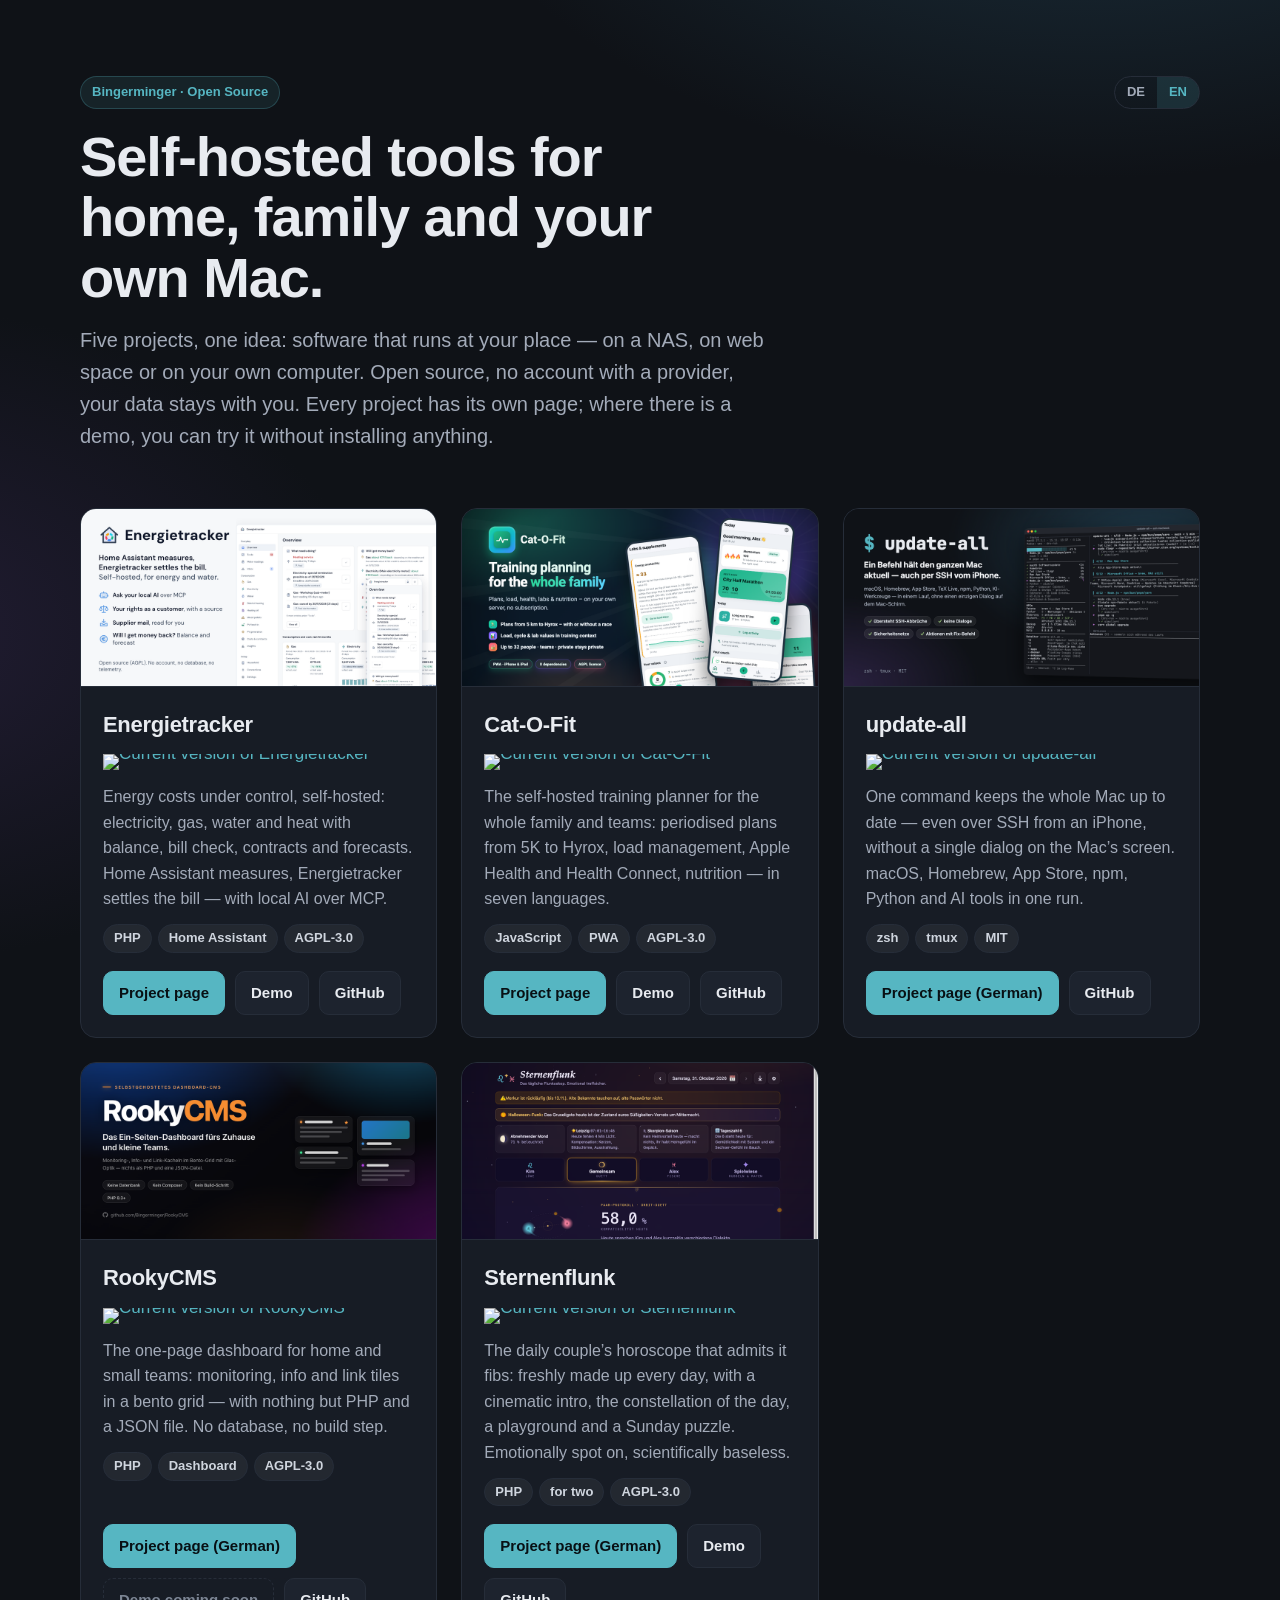
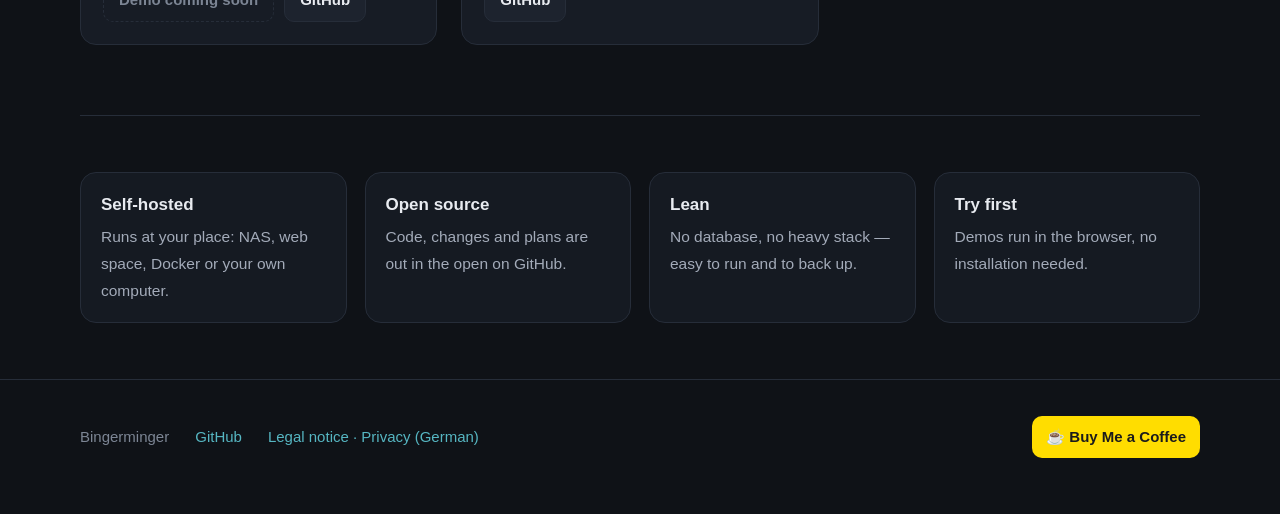
==== commit a408bedc: "Startseite zweisprachig: englische Fassung unter /en/, Umschalter DE/EN, hreflang /en/ war bisher ei" ====
--- a/en/index.html
+++ b/en/index.html
@@ -1,13 +1,141 @@
 <!doctype html>
-<html lang="de">
+<html lang="en">
 <head>
 <meta charset="utf-8">
-<title>Umgezogen — Energietracker</title>
-<link rel="canonical" href="https://bingerminger.github.io/energietracker/en/">
-<meta http-equiv="refresh" content="0; url=/energietracker/en/">
-<meta name="robots" content="noindex">
+<meta name="viewport" content="width=device-width, initial-scale=1">
+<title>Bingerminger — self-hosted tools for home, family and your own Mac</title>
+<meta name="description" content="Open-source projects by Bingerminger: Energietracker, Cat-O-Fit, RookyCMS, update-all and Sternenflunk — self-hosted, your data stays with you.">
+<meta name="theme-color" content="#0f1217">
+<link rel="canonical" href="https://bingerminger.github.io/en/">
+<link rel="alternate" hreflang="de" href="https://bingerminger.github.io/">
+<link rel="alternate" hreflang="en" href="https://bingerminger.github.io/en/">
+<link rel="alternate" hreflang="x-default" href="https://bingerminger.github.io/">
+<meta property="og:type" content="website">
+<meta property="og:title" content="Bingerminger — Projects">
+<meta property="og:description" content="Self-hosted tools for home, family and your own Mac. Open source, your data stays with you.">
+<meta property="og:url" content="https://bingerminger.github.io/en/">
+<meta property="og:image" content="https://bingerminger.github.io/assets/projekte/energietracker.png">
+<link rel="icon" href="data:image/svg+xml,%3Csvg xmlns='http://www.w3.org/2000/svg' viewBox='0 0 64 64'%3E%3Crect width='64' height='64' rx='14' fill='%230f1217'/%3E%3Ctext x='32' y='44' text-anchor='middle' font-family='Helvetica,Arial,sans-serif' font-size='34' font-weight='800' fill='%2356b6c2'%3EB%3C/text%3E%3C/svg%3E">
+<style>
+:root{--bg:#0f1217;--bg2:#151a22;--card:#171c25;--line:#262d39;--text:#e8ebf0;--muted:#a3abb9;--dim:#7c8594;--accent:#56b6c2;--r:16px;--max:1160px;
+  --sans:-apple-system,BlinkMacSystemFont,"SF Pro Text","Helvetica Neue",Segoe UI,Roboto,sans-serif}
+*{box-sizing:border-box}
+body{margin:0;color:var(--text);font:17px/1.6 var(--sans);-webkit-font-smoothing:antialiased;
+  background:radial-gradient(1100px 650px at 85% -10%,rgba(31,58,74,.8),transparent 60%),radial-gradient(900px 600px at -10% 30%,rgba(42,33,64,.7),transparent 55%),var(--bg)}
+a{color:var(--accent);text-decoration:none}
+a:hover{text-decoration:underline}
+img{max-width:100%;height:auto;display:block}
+.wrap{max-width:var(--max);margin:0 auto;padding:0 20px}
+header{padding:76px 0 36px}
+.eyebrow{display:inline-block;font-size:13px;font-weight:700;color:var(--accent);background:rgba(86,182,194,.1);border:1px solid rgba(86,182,194,.25);padding:5px 11px;border-radius:999px;margin:0}
+.oben{display:flex;align-items:center;justify-content:space-between;gap:12px;margin-bottom:18px}
+.sprache{display:inline-flex;border:1px solid var(--line);border-radius:999px;overflow:hidden;font-size:13px;font-weight:700}
+.sprache a{padding:5px 12px;color:var(--muted)}.sprache a:hover{text-decoration:none;color:var(--text)}
+.sprache a[aria-current]{background:rgba(86,182,194,.15);color:var(--accent)}
+h1{font-size:clamp(34px,5vw,56px);line-height:1.08;letter-spacing:-1.1px;margin:0 0 16px;max-width:20ch}
+.lead{font-size:clamp(17px,2vw,20px);color:var(--muted);max-width:62ch;margin:0}
+.grid{display:grid;gap:24px;grid-template-columns:repeat(auto-fit,minmax(min(100%,340px),1fr));padding:20px 0 70px}
+.card{display:flex;flex-direction:column;background:var(--card);border:1px solid var(--line);border-radius:var(--r);overflow:hidden;transition:transform .15s ease,border-color .15s ease}
+.card:hover{transform:translateY(-3px);border-color:#3a4352}
+.card .bild{display:block;aspect-ratio:2/1;overflow:hidden;background:#0b0e13;border-bottom:1px solid var(--line)}
+.card .bild img{width:100%;height:100%;object-fit:cover}
+.card .text{padding:20px 22px 22px;display:flex;flex-direction:column;gap:10px;flex:1}
+.card h2{margin:0;font-size:22px;letter-spacing:-.3px}
+.kopf{display:flex;align-items:center;justify-content:space-between;gap:12px;flex-wrap:wrap}
+.ver{display:inline-flex;line-height:0}.ver img{height:20px;width:auto}
+.card p{margin:0;color:var(--muted);font-size:16px}
+.chips{display:flex;flex-wrap:wrap;gap:6px;margin:2px 0 0;padding:0;list-style:none}
+.chips li{font-size:13px;font-weight:600;color:#cfd5de;background:rgba(255,255,255,.05);border:1px solid var(--line);border-radius:999px;padding:3px 10px}
+.links{display:flex;flex-wrap:wrap;gap:10px;margin-top:auto;padding-top:8px}
+.btn{display:inline-flex;align-items:center;padding:9px 15px;border-radius:10px;font-weight:650;font-size:15px;border:1px solid var(--line);color:var(--text);background:#1d232e}
+.btn:hover{text-decoration:none;border-color:#3a4352}
+.btn.primary{background:var(--accent);border-color:var(--accent);color:#081014}
+.btn.leise{color:var(--dim);border-style:dashed;background:transparent}
+.prinzip{border-top:1px solid var(--line);padding:56px 0;display:grid;gap:18px;grid-template-columns:repeat(auto-fit,minmax(min(100%,250px),1fr))}
+.prinzip div{background:var(--bg2);border:1px solid var(--line);border-radius:var(--r);padding:18px 20px}
+.prinzip b{display:block;margin-bottom:4px}
+.prinzip span{color:var(--muted);font-size:15.5px}
+footer{border-top:1px solid var(--line);padding:36px 0 56px;color:var(--dim);font-size:15px}
+footer .wrap{display:flex;flex-wrap:wrap;gap:14px 26px;align-items:center}
+.coffee{display:inline-flex;align-items:center;gap:8px;background:#ffdd00;color:#1b1b1b;font-weight:700;border-radius:10px;padding:9px 14px;margin-left:auto}
+.coffee:hover{text-decoration:none}
+@media (max-width:640px){header{padding-top:48px}.coffee{margin-left:0}}
+@media (prefers-reduced-motion:reduce){.card{transition:none}.card:hover{transform:none}}
+</style>
 </head>
 <body>
-<p>Die Seite ist umgezogen: <a href="/energietracker/en/">https://bingerminger.github.io/energietracker/en/</a></p>
+<header>
+  <div class="wrap">
+    <div class="oben"><span class="eyebrow">Bingerminger · Open Source</span><nav class="sprache" aria-label="Sprache / Language"><a href="/" hreflang="de" lang="de">DE</a><a aria-current="page" lang="en">EN</a></nav></div>
+    <h1>Self-hosted tools for home, family and your own Mac.</h1>
+    <p class="lead">Five projects, one idea: software that runs at your place — on a NAS, on web space or on your own computer. Open source, no account with a provider, your data stays with you. Every project has its own page; where there is a demo, you can try it without installing anything.</p>
+  </div>
+</header>
+
+<main class="wrap">
+  <div class="grid">
+    <article class="card">
+      <a class="bild" href="/energietracker/en/"><img src="/assets/projekte/energietracker.png" width="960" height="480" alt="Energietracker"></a>
+      <div class="text">
+        <div class="kopf"><h2>Energietracker</h2><a class="ver" href="https://github.com/Bingerminger/energietracker/releases" title="Releases of Energietracker"><img src="https://img.shields.io/github/v/release/Bingerminger/energietracker?label=version&amp;color=blue" alt="Current version of Energietracker" height="20"></a></div>
+        <p>Energy costs under control, self-hosted: electricity, gas, water and heat with balance, bill check, contracts and forecasts. Home Assistant measures, Energietracker settles the bill — with local AI over MCP.</p>
+        <ul class="chips"><li>PHP</li><li>Home Assistant</li><li>AGPL-3.0</li></ul>
+        <div class="links"><a class="btn primary" href="/energietracker/en/">Project page</a><a class="btn" href="/energietracker/demo/?lang=en">Demo</a><a class="btn" href="https://github.com/Bingerminger/energietracker">GitHub</a></div>
+      </div>
+    </article>
+    <article class="card">
+      <a class="bild" href="/cat-o-fit/"><img src="/assets/projekte/cat-o-fit.png" width="960" height="480" loading="lazy" alt="Cat-O-Fit"></a>
+      <div class="text">
+        <div class="kopf"><h2>Cat-O-Fit</h2><a class="ver" href="https://github.com/Bingerminger/cat-o-fit/releases" title="Releases of Cat-O-Fit"><img src="https://img.shields.io/github/v/release/Bingerminger/cat-o-fit?label=version&amp;color=blue" alt="Current version of Cat-O-Fit" height="20"></a></div>
+        <p>The self-hosted training planner for the whole family and teams: periodised plans from 5K to Hyrox, load management, Apple Health and Health Connect, nutrition — in seven languages.</p>
+        <ul class="chips"><li>JavaScript</li><li>PWA</li><li>AGPL-3.0</li></ul>
+        <div class="links"><a class="btn primary" href="/cat-o-fit/">Project page</a><a class="btn" href="/cat-o-fit/demo/?lang=en">Demo</a><a class="btn" href="https://github.com/Bingerminger/cat-o-fit">GitHub</a></div>
+      </div>
+    </article>
+    <article class="card">
+      <a class="bild" href="/update-all/"><img src="/assets/projekte/update-all.png" width="960" height="480" loading="lazy" alt="update-all"></a>
+      <div class="text">
+        <div class="kopf"><h2>update-all</h2><a class="ver" href="https://github.com/Bingerminger/update-all/releases" title="Releases of update-all"><img src="https://img.shields.io/github/v/release/Bingerminger/update-all?label=version&amp;color=blue" alt="Current version of update-all" height="20"></a></div>
+        <p>One command keeps the whole Mac up to date — even over SSH from an iPhone, without a single dialog on the Mac’s screen. macOS, Homebrew, App Store, npm, Python and AI tools in one run.</p>
+        <ul class="chips"><li>zsh</li><li>tmux</li><li>MIT</li></ul>
+        <div class="links"><a class="btn primary" href="/update-all/">Project page (German)</a><a class="btn" href="https://github.com/Bingerminger/update-all">GitHub</a></div>
+      </div>
+    </article>
+    <article class="card">
+      <a class="bild" href="/RookyCMS/"><img src="/assets/projekte/rookycms.png" width="960" height="480" loading="lazy" alt="RookyCMS"></a>
+      <div class="text">
+        <div class="kopf"><h2>RookyCMS</h2><a class="ver" href="https://github.com/Bingerminger/RookyCMS/releases" title="Releases of RookyCMS"><img src="https://img.shields.io/github/v/release/Bingerminger/RookyCMS?label=version&amp;color=blue" alt="Current version of RookyCMS" height="20"></a></div>
+        <p>The one-page dashboard for home and small teams: monitoring, info and link tiles in a bento grid — with nothing but PHP and a JSON file. No database, no build step.</p>
+        <ul class="chips"><li>PHP</li><li>Dashboard</li><li>AGPL-3.0</li></ul>
+        <div class="links"><a class="btn primary" href="/RookyCMS/">Project page (German)</a><span class="btn leise">Demo coming soon</span><a class="btn" href="https://github.com/Bingerminger/RookyCMS">GitHub</a></div>
+      </div>
+    </article>
+    <article class="card">
+      <a class="bild" href="/sternenflunk/"><img src="/assets/projekte/sternenflunk.png" width="960" height="480" loading="lazy" alt="Sternenflunk"></a>
+      <div class="text">
+        <div class="kopf"><h2>Sternenflunk</h2><a class="ver" href="https://github.com/Bingerminger/sternenflunk/releases" title="Releases of Sternenflunk"><img src="https://img.shields.io/github/v/release/Bingerminger/sternenflunk?label=version&amp;color=blue" alt="Current version of Sternenflunk" height="20"></a></div>
+        <p>The daily couple’s horoscope that admits it fibs: freshly made up every day, with a cinematic intro, the constellation of the day, a playground and a Sunday puzzle. Emotionally spot on, scientifically baseless.</p>
+        <ul class="chips"><li>PHP</li><li>for two</li><li>AGPL-3.0</li></ul>
+        <div class="links"><a class="btn primary" href="/sternenflunk/">Project page (German)</a><a class="btn" href="/sternenflunk/demo/">Demo</a><a class="btn" href="https://github.com/Bingerminger/sternenflunk">GitHub</a></div>
+      </div>
+    </article>
+  </div>
+
+  <section class="prinzip" aria-label="What all projects have in common">
+    <div><b>Self-hosted</b><span>Runs at your place: NAS, web space, Docker or your own computer.</span></div>
+    <div><b>Open source</b><span>Code, changes and plans are out in the open on GitHub.</span></div>
+    <div><b>Lean</b><span>No database, no heavy stack — easy to run and to back up.</span></div>
+    <div><b>Try first</b><span>Demos run in the browser, no installation needed.</span></div>
+  </section>
+</main>
+
+<footer>
+  <div class="wrap">
+    <span>Bingerminger</span>
+    <a href="https://github.com/Bingerminger">GitHub</a>
+    <a href="/impressum/">Legal notice · Privacy (German)</a>
+    <a class="coffee" href="https://buymeacoffee.com/bingerminger">☕ Buy Me a Coffee</a>
+  </div>
+</footer>
 </body>
 </html>
